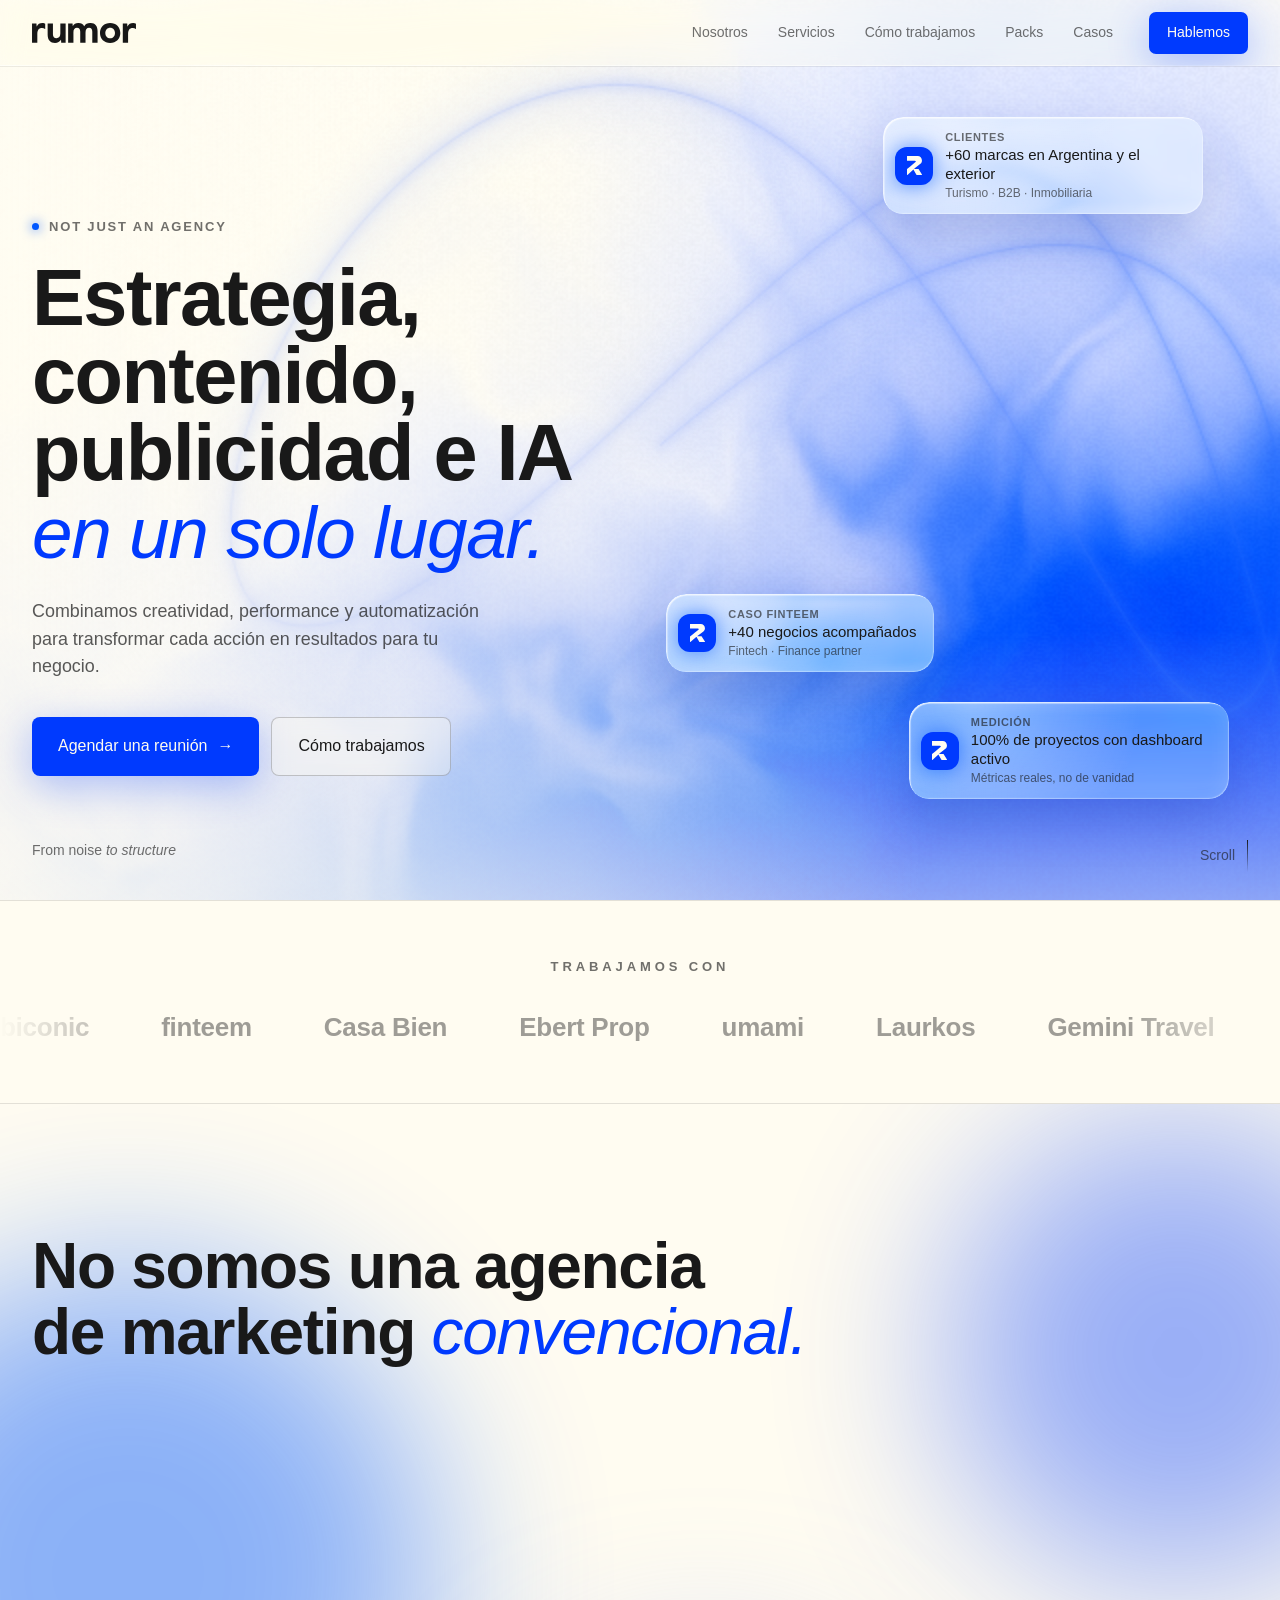
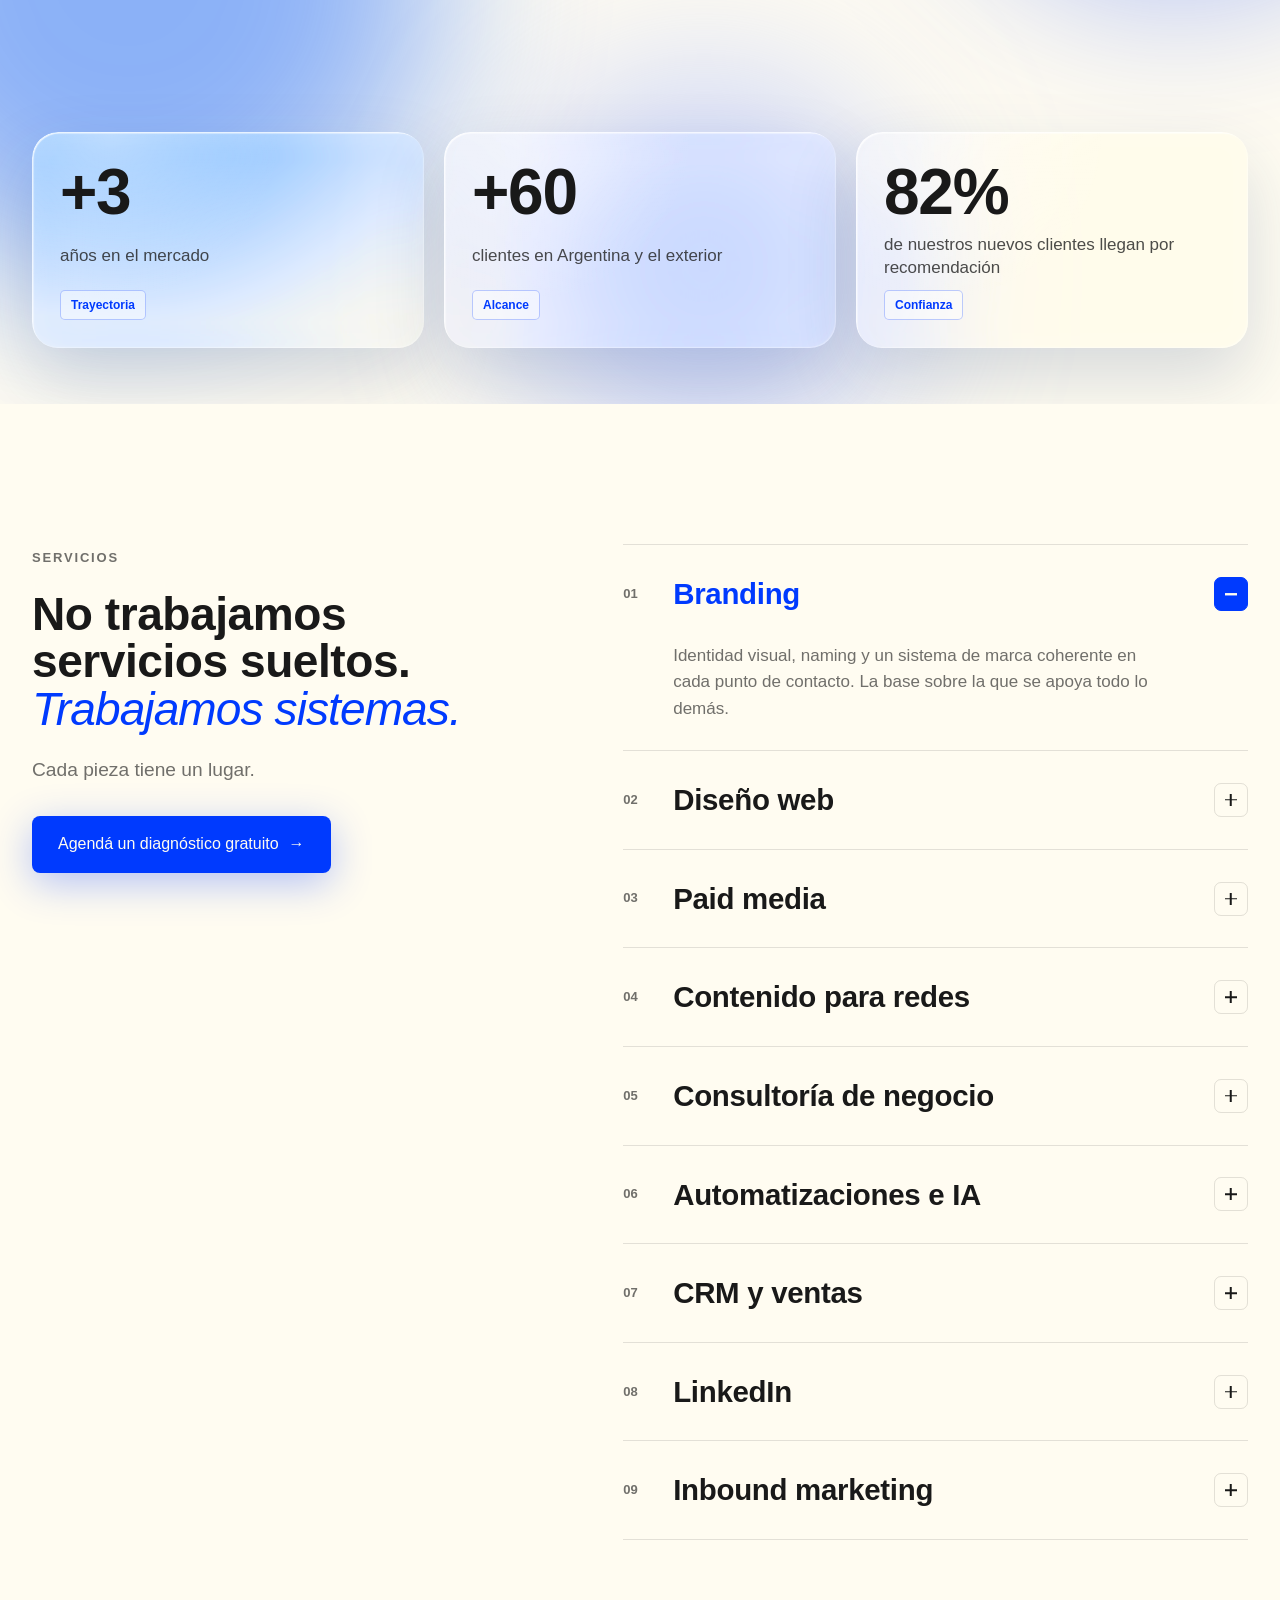
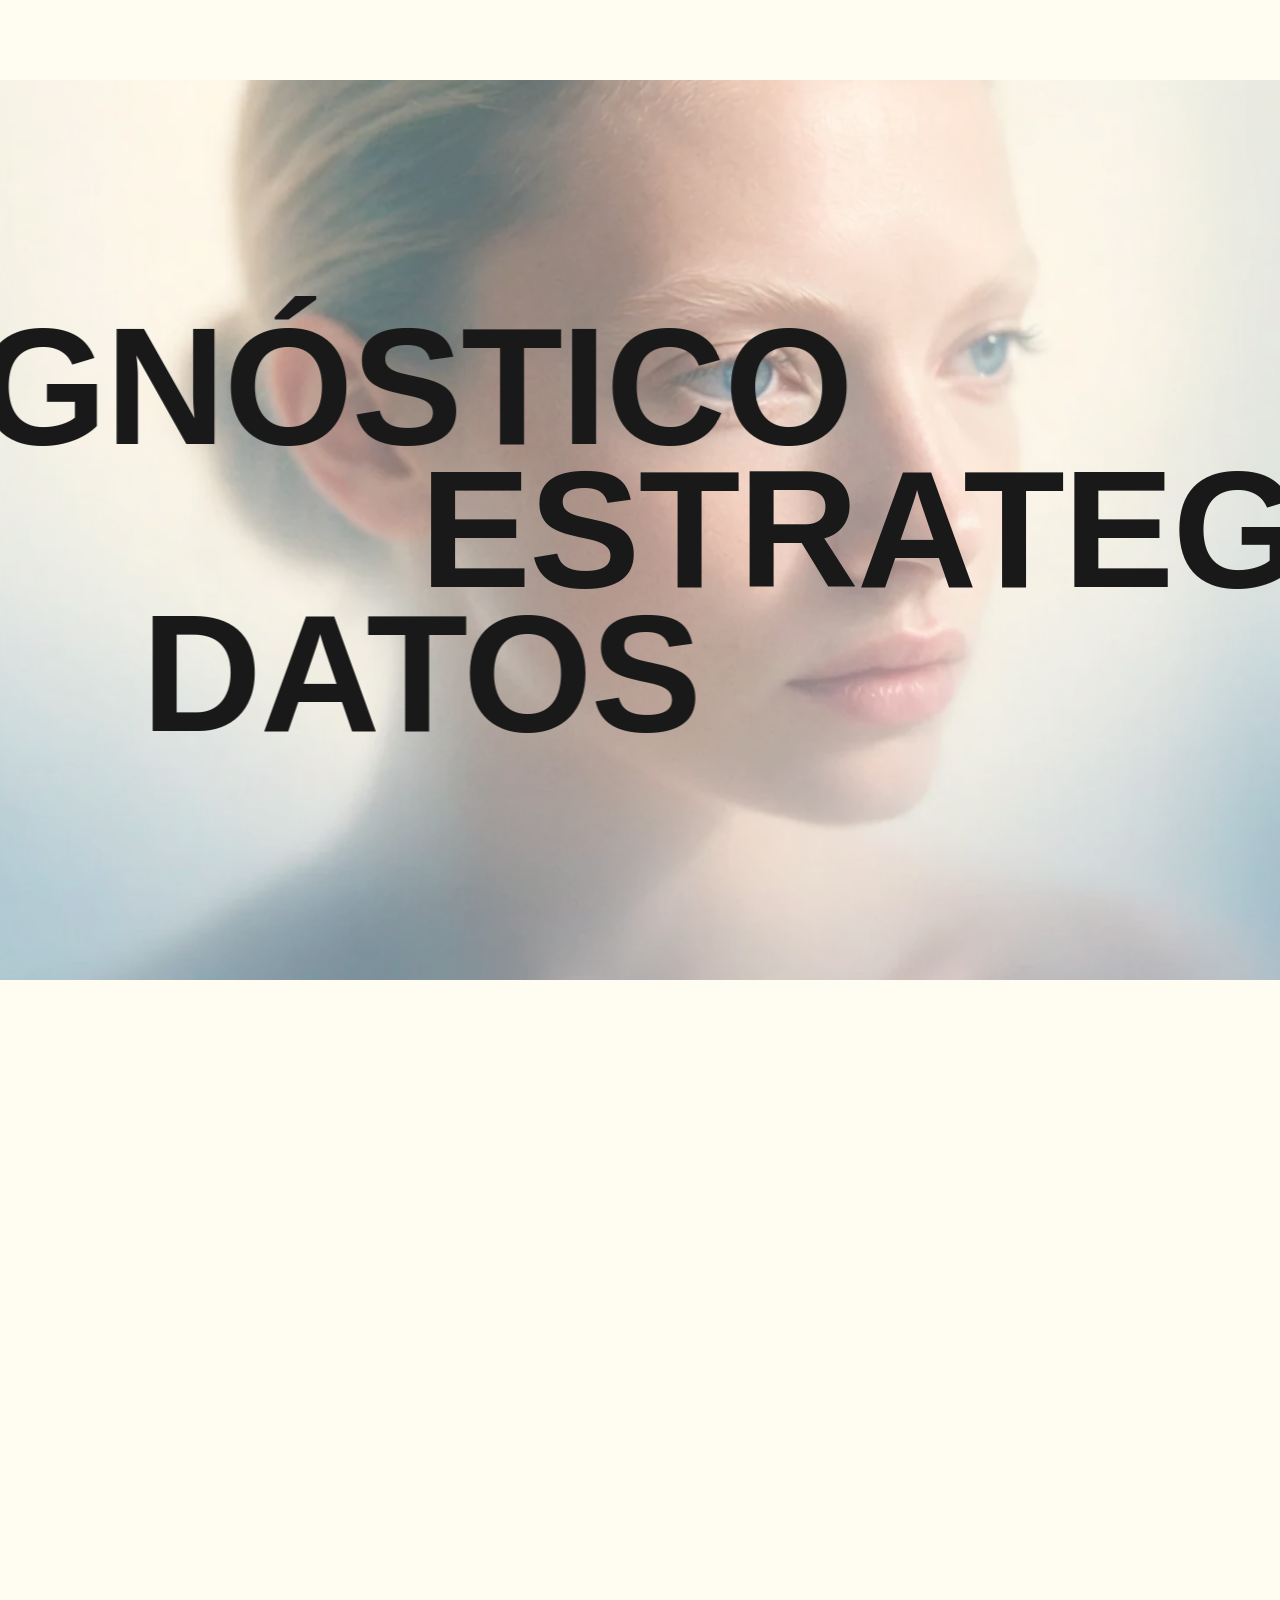
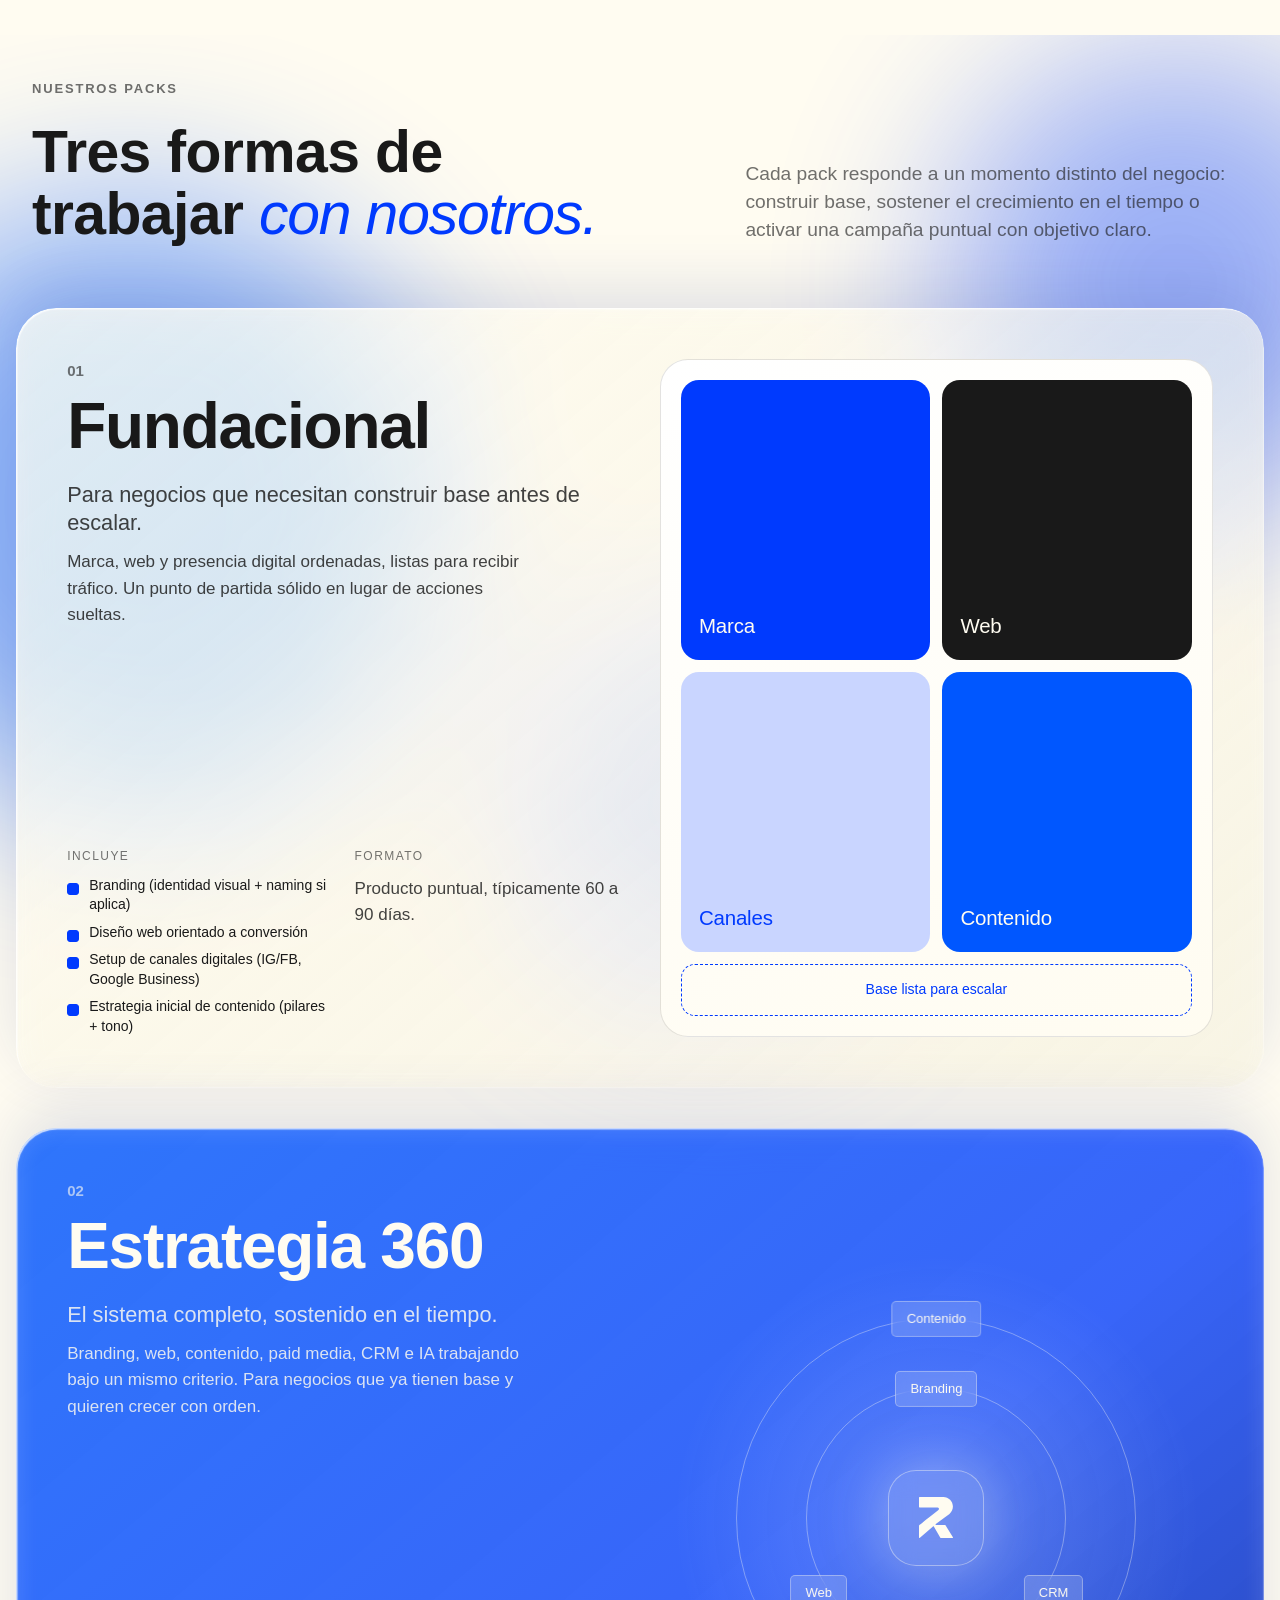
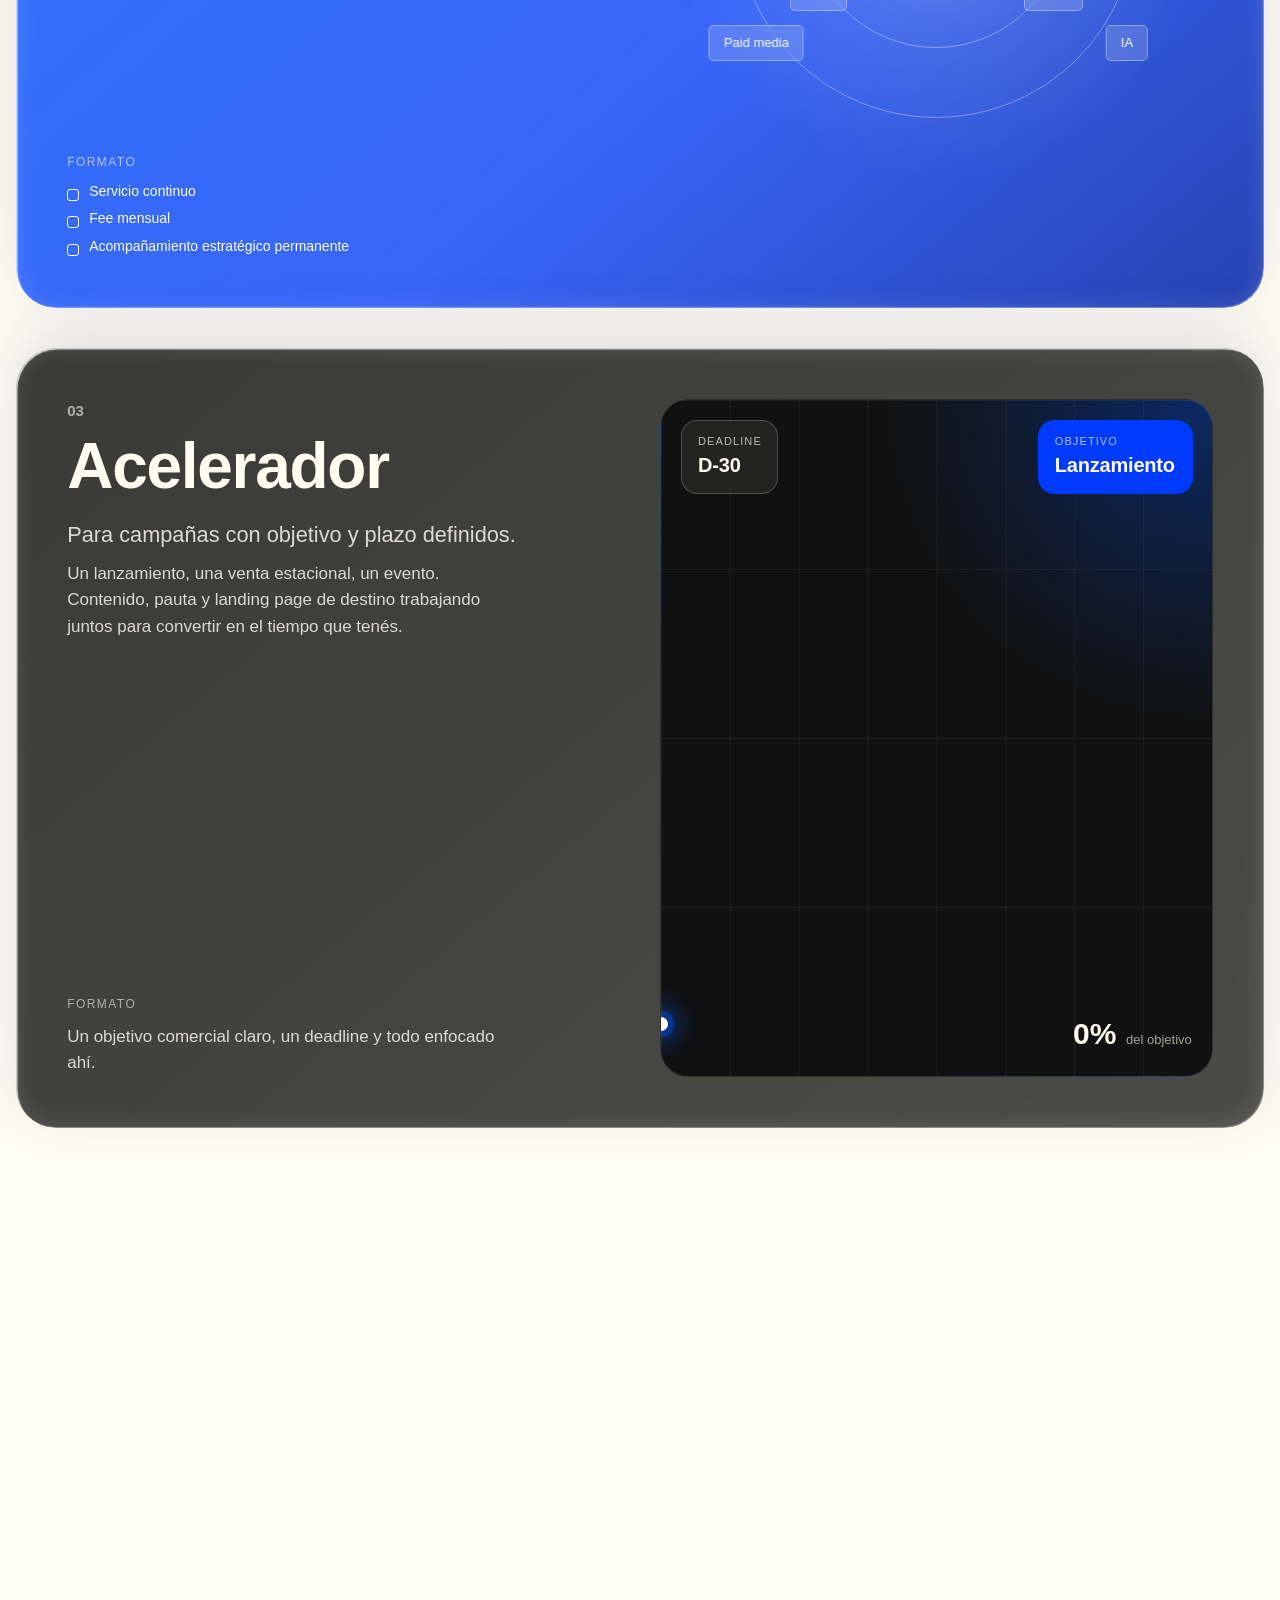
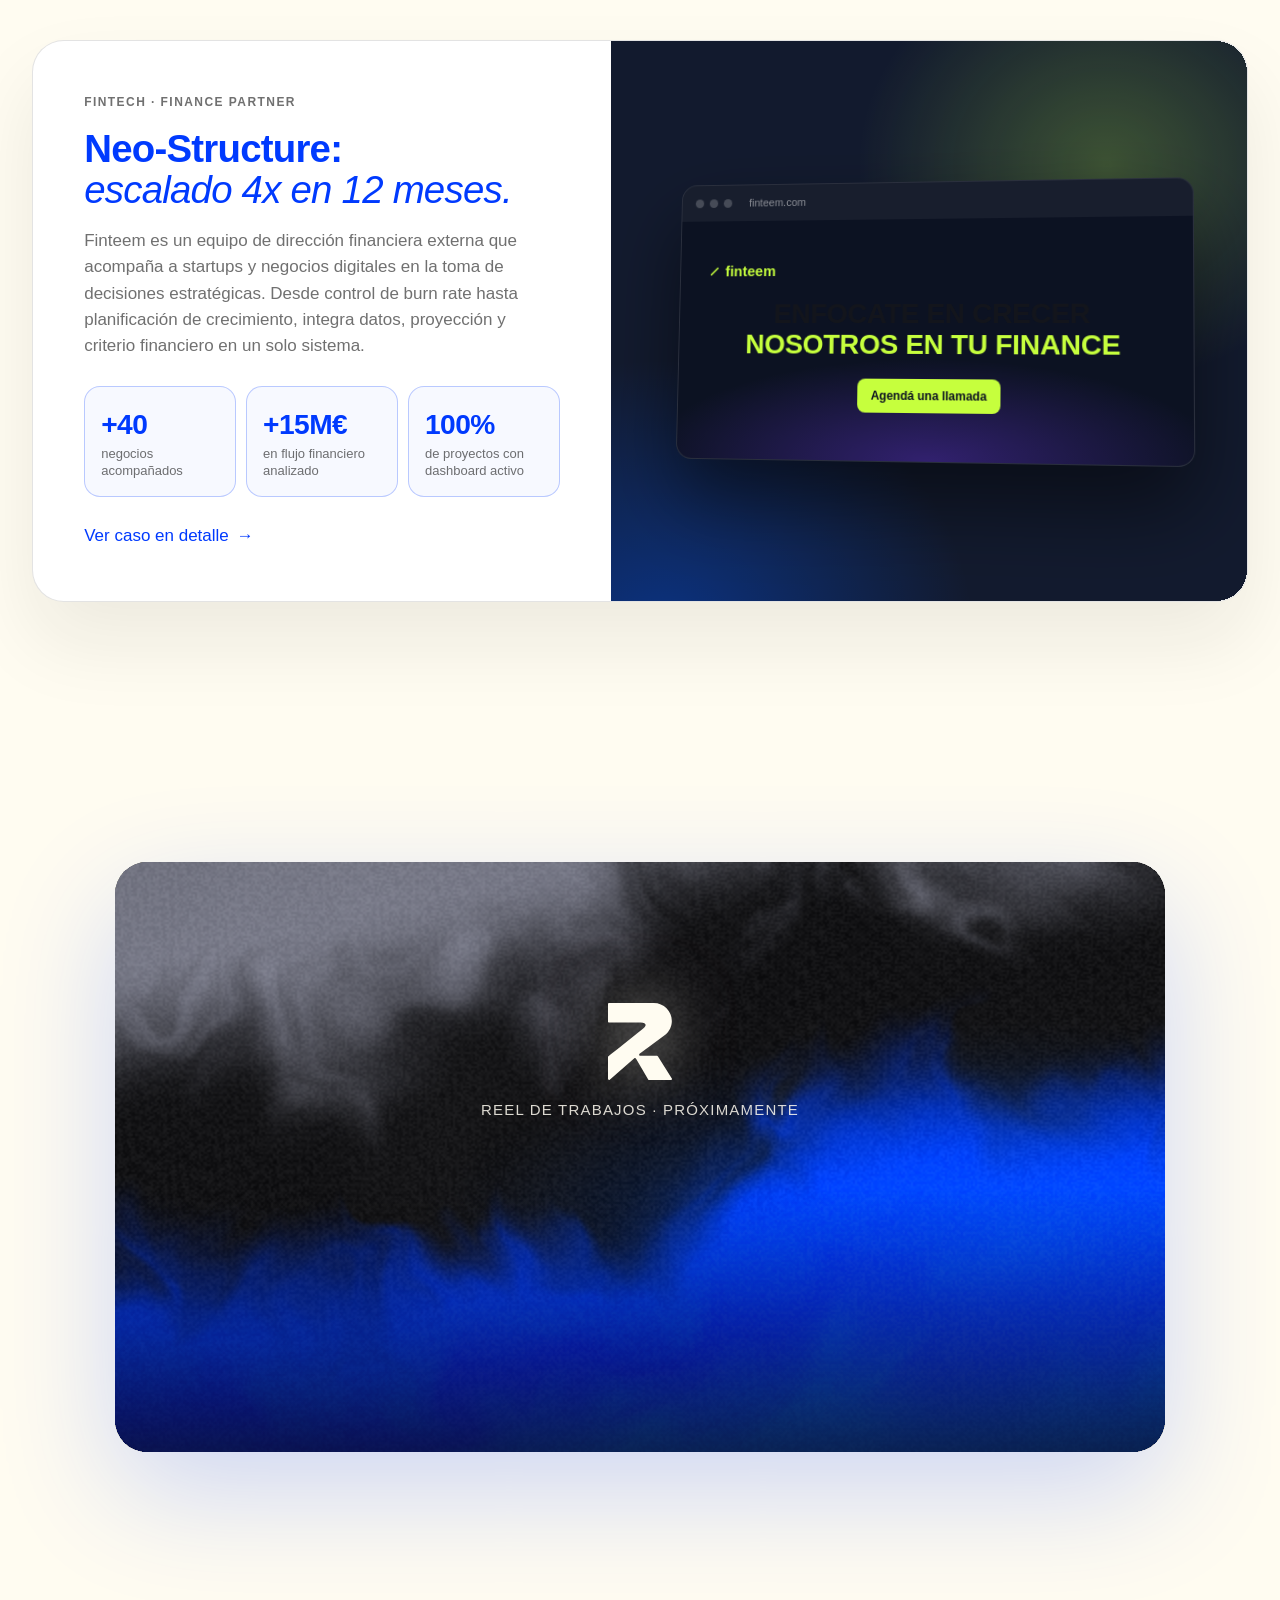
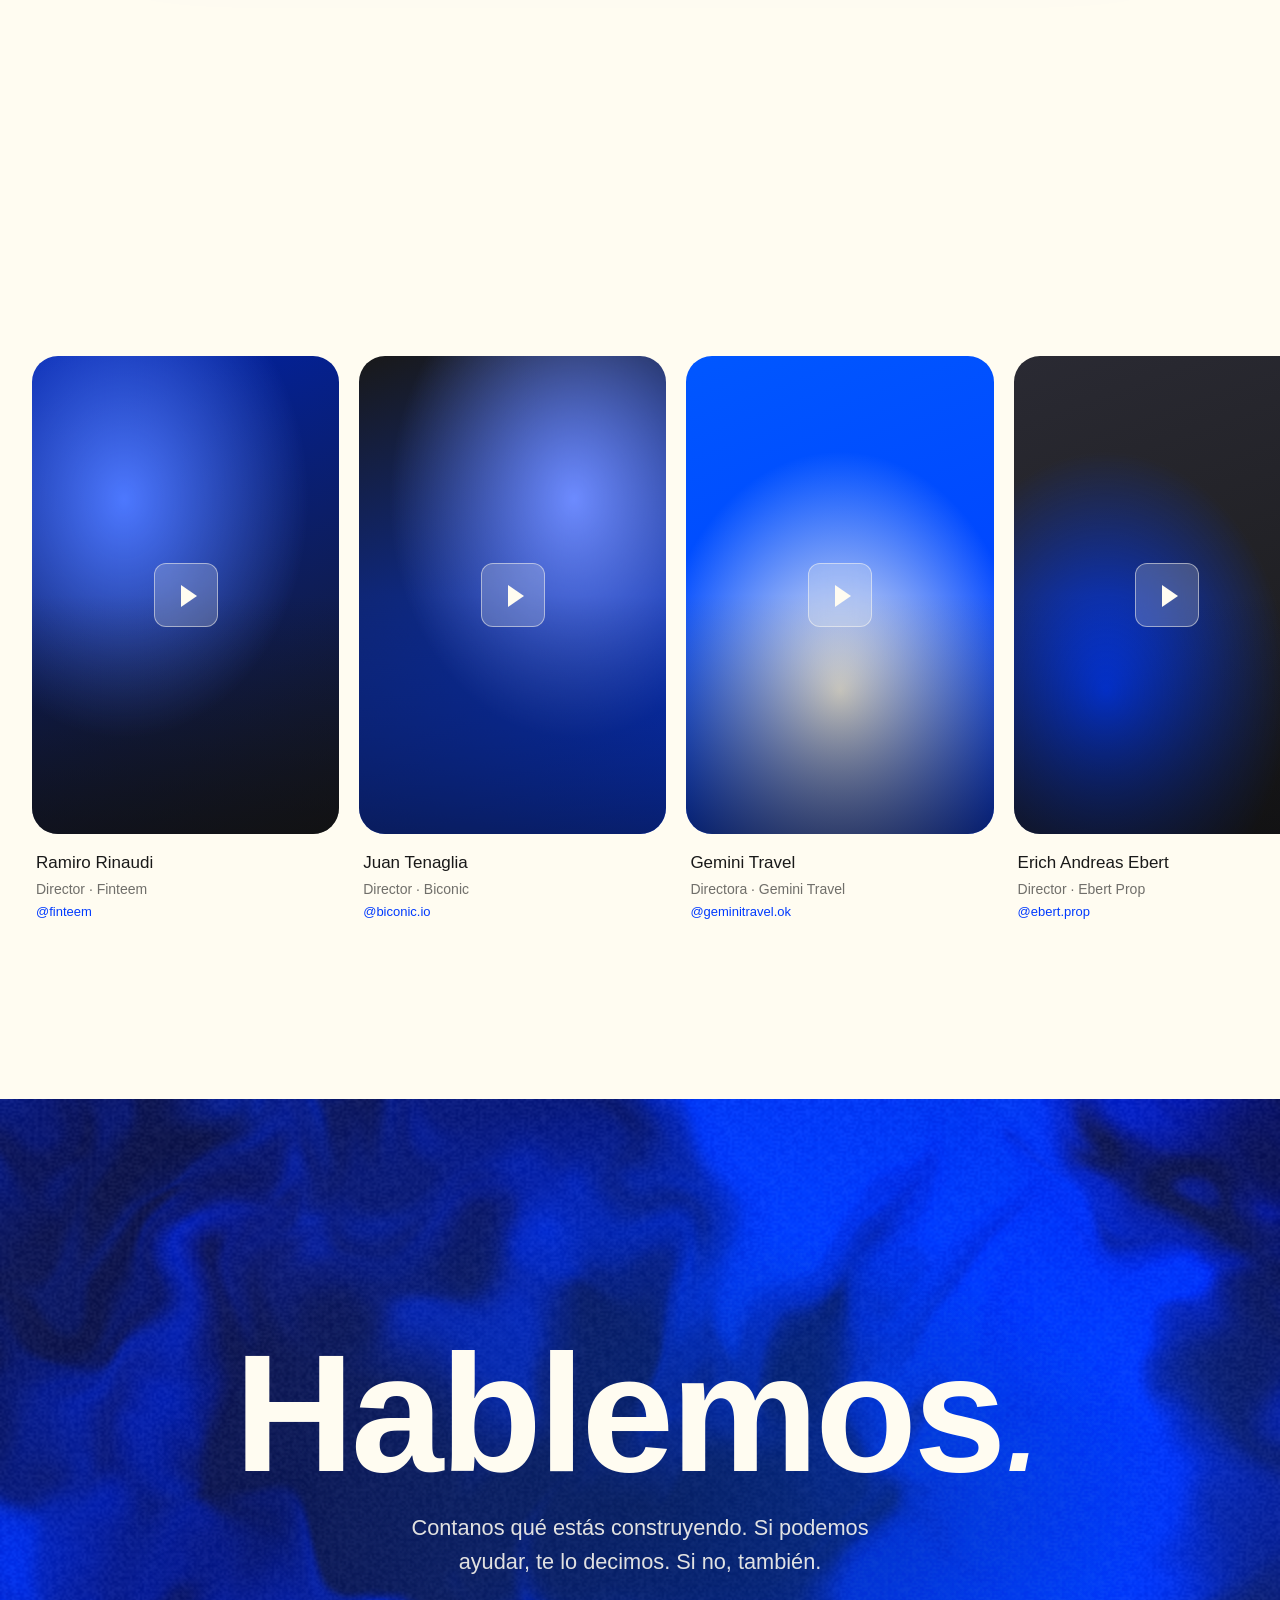
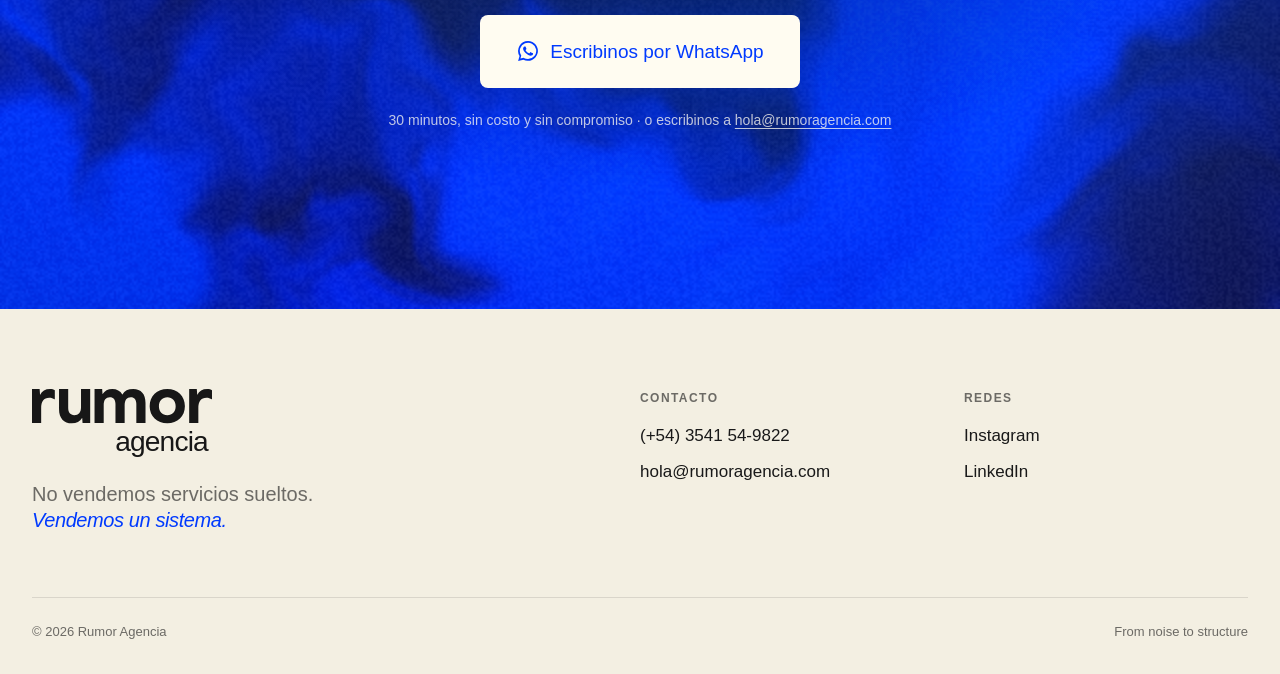
==== landing/index.html @ 20800365 "Acelerador: la curva se revela con recorte (ya no arranca cortada), el ciclo empieza de cero al vers" ====
<!doctype html>
<html lang="es">
<head>
<meta charset="utf-8">
<meta name="viewport" content="width=device-width, initial-scale=1">
<!-- ===== SEO (dominio: cambiar https://rumoragencia.com si corresponde) ===== -->
<title>Rumor Agencia · Estrategia, contenido, publicidad e IA en un solo lugar</title>
<meta name="description" content="Agencia de marketing en Argentina. Branding, diseño web, paid media, contenido, CRM y automatizaciones con IA trabajando como un solo sistema. +60 clientes en Argentina y el exterior.">
<link rel="canonical" href="https://rumoragencia.com/">
<meta name="robots" content="index, follow, max-image-preview:large">
<meta name="theme-color" content="#003afe">
<link rel="icon" href="favicon.svg" type="image/svg+xml">
<link rel="apple-touch-icon" href="apple-touch-icon.png">

<!-- Vista previa al compartir (WhatsApp, LinkedIn, Facebook, X) -->
<meta property="og:type" content="website">
<meta property="og:locale" content="es_AR">
<meta property="og:site_name" content="Rumor Agencia">
<meta property="og:url" content="https://rumoragencia.com/">
<meta property="og:title" content="Rumor Agencia · Estrategia, contenido, publicidad e IA en un solo lugar">
<meta property="og:description" content="No vendemos servicios sueltos: construimos sistemas. Branding, web, paid media, contenido, CRM e IA bajo un mismo criterio.">
<meta property="og:image" content="https://rumoragencia.com/og-image.jpg">
<meta property="og:image:width" content="1200">
<meta property="og:image:height" content="630">
<meta name="twitter:card" content="summary_large_image">
<meta name="twitter:title" content="Rumor Agencia · Estrategia, contenido, publicidad e IA">
<meta name="twitter:description" content="No vendemos servicios sueltos: construimos sistemas.">
<meta name="twitter:image" content="https://rumoragencia.com/og-image.jpg">

<!-- Datos estructurados para Google -->
<script type="application/ld+json">
{
  "@context": "https://schema.org",
  "@type": "ProfessionalService",
  "name": "Rumor Agencia",
  "url": "https://rumoragencia.com/",
  "logo": "https://rumoragencia.com/apple-touch-icon.png",
  "image": "https://rumoragencia.com/og-image.jpg",
  "description": "Agencia de marketing: branding, diseño web, paid media, contenido, CRM y automatizaciones con IA trabajando como un solo sistema.",
  "email": "hola@rumoragencia.com",
  "telephone": "+54 9 3541 54-9822",
  "address": { "@type": "PostalAddress", "addressCountry": "AR" },
  "areaServed": ["AR", "ES", "Latinoamérica"],
  "sameAs": [
    "https://www.instagram.com/rumoragencia",
    "https://www.linkedin.com/company/rumoragencia"
  ],
  "knowsAbout": ["Branding", "Diseño web", "Paid media", "Contenido para redes", "Consultoría de negocio", "Automatizaciones e IA", "CRM", "LinkedIn", "Inbound marketing"]
}
</script>
<!-- Myriad Pro vía Adobe Fonts: pegar acá el link del kit, ej. <link rel="stylesheet" href="https://use.typekit.net/XXXXXXX.css"> -->
<link rel="stylesheet" href="fonts.css">
<link rel="stylesheet" href="styles.css">
</head>
<body>
<!-- Filtros SVG del efecto "liquid glass".
     #lg-lens: lente tipo Apple (el fondo se curva en los bordes). El mapa lo genera script.js.
     #lg-distort-soft: ondulación suave para la barra y las cards grandes. -->
<svg class="lg-defs" width="0" height="0" aria-hidden="true" focusable="false">
  <filter id="lg-lens" x="0" y="0" width="1" height="1" primitiveUnits="objectBoundingBox" color-interpolation-filters="sRGB">
    <feImage id="lgLensMap" x="0" y="0" width="1" height="1" preserveAspectRatio="none" result="map"/>
    <feDisplacementMap in="SourceGraphic" in2="map" scale="-.16" xChannelSelector="R" yChannelSelector="G"/>
  </filter>
  <filter id="lg-distort-soft" x="0" y="0" width="100%" height="100%">
    <feTurbulence type="fractalNoise" baseFrequency="0.006 0.009" numOctaves="2" seed="3" result="noise"/>
    <feGaussianBlur in="noise" stdDeviation="3" result="soft"/>
    <feDisplacementMap in="SourceGraphic" in2="soft" scale="32" xChannelSelector="R" yChannelSelector="G"/>
  </filter>
</svg>

<!-- ================= NAV ================= -->
<header class="nav lg" id="nav">
  <a href="#top" class="nav-logo" aria-label="Rumor agencia"><img src="assets/logotipo-blanco.svg" alt="rumor" class="nav-logo-img"></a>
  <nav class="nav-links" aria-label="Secciones">
    <a href="#nosotros">Nosotros</a>
    <a href="#servicios">Servicios</a>
    <a href="#como">Cómo trabajamos</a>
    <a href="#packs">Packs</a>
    <a href="#casos">Casos</a>
  </nav>
  <a href="#contacto" class="btn btn-sm btn-blue">Hablemos</a>
</header>

<main id="top">

<!-- ================= HERO ================= -->
<section class="hero">
  <canvas class="fx-bg" data-variant="hero"></canvas>
  <canvas class="fx-ribbon"></canvas>
  <div class="hero-shade"></div>

  <!-- Mensajes flotantes: logros reales de Rumor (editar en script.js → HERO_MESSAGES) -->
  <div class="chips" aria-hidden="true">
    <div class="chip-slot s1"></div>
    <div class="chip-slot s2"></div>
    <div class="chip-slot s3"></div>
    <div class="chip-slot s4"></div>
  </div>

  <div class="hero-inner wrap">
    <p class="eyebrow rv"><span class="dot"></span> Not just an agency</p>
    <h1 class="hero-title rv">
      Estrategia, contenido,<br>
      publicidad e IA<br>
      <em>en un solo lugar.</em>
    </h1>
    <p class="hero-sub rv">Combinamos creatividad, performance y automatización para transformar cada acción en resultados para tu negocio.</p>
    <div class="hero-cta rv">
      <a href="#contacto" class="btn btn-blue">Agendar una reunión <span class="arr">→</span></a>
      <a href="#como" class="btn btn-ghost">Cómo trabajamos</a>
    </div>
  </div>

  <div class="hero-foot wrap">
    <span>From noise <i>to structure</i></span>
    <span class="scroll-hint">Scroll <i class="scroll-line"></i></span>
  </div>
</section>

<!-- ================= MARCAS ================= -->
<section class="brands">
  <p class="brands-title">Trabajamos con</p>
  <div class="marquee">
    <div class="marquee-track">
      <span>biconic</span><span>finteem</span><span>Casa Bien</span><span>Ebert Prop</span><span>umami</span><span>Laurkos</span><span>Gemini Travel</span><span>ML RepoSport</span>
      <span>biconic</span><span>finteem</span><span>Casa Bien</span><span>Ebert Prop</span><span>umami</span><span>Laurkos</span><span>Gemini Travel</span><span>ML RepoSport</span>
    </div>
  </div>
</section>

<!-- ================= NOSOTROS ================= -->
<section class="about" id="nosotros">
  <div class="about-sticky">
    <div class="blobs" aria-hidden="true"><div class="orb o1"></div><div class="orb o2"></div><div class="orb o3"></div></div>
    <div class="about-inner wrap">
      <h2 class="about-title">No somos una agencia<br>de marketing <em>convencional.</em></h2>

      <div class="glass-row">
        <div class="glass lg" data-step="0">
          <span class="glass-num">+3</span>
          <span class="glass-label">años en el mercado</span>
          <span class="glass-tag">Trayectoria</span>
        </div>
        <div class="glass lg" data-step="1">
          <span class="glass-num">+60</span>
          <span class="glass-label">clientes en Argentina y el exterior</span>
          <span class="glass-tag">Alcance</span>
        </div>
        <div class="glass lg" data-step="2">
          <span class="glass-num">82%</span>
          <span class="glass-label">de nuestros nuevos clientes llegan por recomendación</span>
          <span class="glass-tag">Confianza</span>
        </div>
      </div>

    </div>
  </div>
</section>

<!-- ================= SERVICIOS ================= -->
<section class="services light" id="servicios">
  <div class="wrap services-grid">
    <div class="services-head">
      <p class="eyebrow rv">Servicios</p>
      <h2 class="h2 rv">No trabajamos servicios sueltos.<br><em>Trabajamos sistemas.</em></h2>
      <p class="lead rv">Cada pieza tiene un lugar.</p>
      <a href="#contacto" class="btn btn-blue rv">Agendá un diagnóstico gratuito <span class="arr">→</span></a>
    </div>
    <div class="acc" id="acc">
      <div class="acc-item open"><button><span class="n">01</span>Branding<span class="pm"></span></button><div class="acc-body"><div><p>Identidad visual, naming y un sistema de marca coherente en cada punto de contacto. La base sobre la que se apoya todo lo demás.</p></div></div></div>
      <div class="acc-item"><button><span class="n">02</span>Diseño web<span class="pm"></span></button><div class="acc-body"><div><p>Webs preparadas para convertir, comunicar y sostener cada etapa del crecimiento comercial. No es un portfolio, es un sistema.</p></div></div></div>
      <div class="acc-item"><button><span class="n">03</span>Paid media<span class="pm"></span></button><div class="acc-body"><div><p>Campañas en Meta y Google con estructura, medición y optimización constante. Pauta que llega a un sistema preparado para recibirla.</p></div></div></div>
      <div class="acc-item"><button><span class="n">04</span>Contenido para redes<span class="pm"></span></button><div class="acc-body"><div><p>Pilares, tono y calendario editorial. Piezas que construyen marca y conversación, no solo publicaciones.</p></div></div></div>
      <div class="acc-item"><button><span class="n">05</span>Consultoría de negocio<span class="pm"></span></button><div class="acc-body"><div><p>Diagnóstico comercial, foco y prioridades. Ordenamos el negocio antes de invertir en hacerlo crecer.</p></div></div></div>
      <div class="acc-item"><button><span class="n">06</span>Automatizaciones e IA<span class="pm"></span></button><div class="acc-body"><div><p>Flujos que ahorran horas: respuestas, seguimiento de leads, reportes y procesos internos conectados con IA.</p></div></div></div>
      <div class="acc-item"><button><span class="n">07</span>CRM y ventas<span class="pm"></span></button><div class="acc-body"><div><p>Pipeline ordenado para que ningún lead se pierda entre el anuncio y el cierre.</p></div></div></div>
      <div class="acc-item"><button><span class="n">08</span>LinkedIn<span class="pm"></span></button><div class="acc-body"><div><p>Marca personal y corporativa para negocios B2B: posicionamiento, contenido y generación de oportunidades.</p></div></div></div>
      <div class="acc-item"><button><span class="n">09</span>Inbound marketing<span class="pm"></span></button><div class="acc-body"><div><p>Contenido y embudos que atraen, educan y nutren a tus futuros clientes hasta que están listos para comprar.</p></div></div></div>
    </div>
  </div>
</section>

<!-- ================= CÓMO TRABAJAMOS: de ruido a estructura ================= -->
<!-- Sección fija: las palabras llegan dispersas y se ordenan con el scroll. Fotos: assets/nosotros.webp y assets/servicios.webp -->
<section class="words" id="como">
  <div class="words-sticky">
    <div class="words-photo ph-a" aria-hidden="true"></div>
    <div class="words-photo ph-b" aria-hidden="true"></div>
    <div class="words-veil" aria-hidden="true"></div>


    <h2 class="words-set set-a" aria-label="Diagnóstico, estrategia, datos">
      <span class="w" data-x="-30">Diagnóstico</span>
      <span class="w dot" data-x="26">Estrategia</span>
      <span class="w" data-x="-18">Datos</span>
    </h2>
    <h2 class="words-set set-b" aria-label="Marca, web, pauta, CRM">
      <span class="w" data-x="28">Marca</span>
      <span class="w" data-x="-26">Web</span>
      <span class="w dot" data-x="20">Pauta</span>
      <span class="w" data-x="-32">CRM</span>
    </h2>

    <div class="words-end wrap">
      <p>De ruido <em>a estructura.</em></p>
      <a href="#contacto" class="btn btn-glass lg"><span>Agendá un diagnóstico gratuito</span><span class="arr">→</span></a>
    </div>
  </div>
</section>

<!-- ================= PACKS ================= -->
<section class="packs light" id="packs">
  <!-- Fondo gaussiano en claro, fijo mientras se apilan las cards -->
  <div class="packs-bg" aria-hidden="true"><div class="packs-bg-in blobs"><div class="orb o1"></div><div class="orb o2"></div><div class="orb o3"></div></div></div>
  <div class="wrap packs-head">
    <div>
      <p class="eyebrow rv">Nuestros packs</p>
      <h2 class="h2 rv">Tres formas de<br>trabajar <em>con nosotros.</em></h2>
    </div>
    <p class="lead rv">Cada pack responde a un momento distinto del negocio: construir base, sostener el crecimiento en el tiempo o activar una campaña puntual con objetivo claro.</p>
  </div>

  <div class="stack">
    <article class="pack lg p-cream">
      <div class="pack-copy">
        <span class="pack-num">01</span>
        <h3>Fundacional</h3>
        <p class="pack-lead">Para negocios que necesitan construir base antes de escalar.</p>
        <p>Marca, web y presencia digital ordenadas, listas para recibir tráfico. Un punto de partida sólido en lugar de acciones sueltas.</p>
        <div class="pack-meta">
          <div><small>Incluye</small>
            <ul><li>Branding (identidad visual + naming si aplica)</li><li>Diseño web orientado a conversión</li><li>Setup de canales digitales (IG/FB, Google Business)</li><li>Estrategia inicial de contenido (pilares + tono)</li></ul>
          </div>
          <div><small>Formato</small><p>Producto puntual, típicamente 60 a 90 días.</p></div>
        </div>
      </div>
      <div class="pack-visual v-build" aria-hidden="true">
        <div class="brick b1">Marca</div><div class="brick b2">Web</div><div class="brick b3">Canales</div><div class="brick b4">Contenido</div>
        <div class="base-line">Base lista para escalar</div>
      </div>
    </article>

    <article class="pack lg p-blue">
      <div class="pack-copy">
        <span class="pack-num">02</span>
        <h3>Estrategia 360</h3>
        <p class="pack-lead">El sistema completo, sostenido en el tiempo.</p>
        <p>Branding, web, contenido, paid media, CRM e IA trabajando bajo un mismo criterio. Para negocios que ya tienen base y quieren crecer con orden.</p>
        <div class="pack-meta">
          <div><small>Formato</small>
            <ul><li>Servicio continuo</li><li>Fee mensual</li><li>Acompañamiento estratégico permanente</li></ul>
          </div>
        </div>
      </div>
      <div class="pack-visual v-orbit" aria-hidden="true">
        <div class="ring r1"><span>Branding</span><span>Web</span><span>CRM</span></div>
        <div class="ring r2"><span>Contenido</span><span>Paid media</span><span>IA</span></div>
        <div class="core"><img src="assets/isotipo-blanco.svg" alt=""></div>
      </div>
    </article>

    <article class="pack lg p-black">
      <div class="pack-copy">
        <span class="pack-num">03</span>
        <h3>Acelerador</h3>
        <p class="pack-lead">Para campañas con objetivo y plazo definidos.</p>
        <p>Un lanzamiento, una venta estacional, un evento. Contenido, pauta y landing page de destino trabajando juntos para convertir en el tiempo que tenés.</p>
        <div class="pack-meta">
          <div><small>Formato</small><p>Un objetivo comercial claro, un deadline y todo enfocado ahí.</p></div>
        </div>
      </div>
      <div class="pack-visual v-launch" id="launch" aria-hidden="true">
        <div class="v-grid"></div>
        <svg viewBox="0 0 400 260" preserveAspectRatio="none">
          <defs>
            <linearGradient id="launchFill" x1="0" x2="0" y1="0" y2="1"><stop offset="0" stop-color="#0057ff" stop-opacity=".6"/><stop offset="1" stop-color="#0057ff" stop-opacity="0"/></linearGradient>
            <clipPath id="launchClip"><rect id="launchClipRect" x="0" y="0" width="0" height="260"/></clipPath>
          </defs>
          <path clip-path="url(#launchClip)" d="M0,240 C60,235 100,228 150,215 C200,200 230,170 270,130 C310,90 350,50 400,20 L400,260 L0,260Z" fill="url(#launchFill)"/>
          <path id="launchLine" clip-path="url(#launchClip)" d="M0,240 C60,235 100,228 150,215 C200,200 230,170 270,130 C310,90 350,50 400,20" fill="none" stroke="#fffcf1" stroke-width="2.5" vector-effect="non-scaling-stroke"/>
        </svg>
        <span class="ms" data-at=".3">Landing</span>
        <span class="ms" data-at=".55">Contenido</span>
        <span class="ms" data-at=".78">Pauta</span>
        <span class="l-dot" id="launchDot"></span>
        <div class="deadline"><small>Deadline</small><b id="launchDays">D-30</b></div>
        <div class="goal" id="launchGoal"><small>Objetivo</small><b>Lanzamiento</b></div>
        <div class="l-prog"><b id="launchPct">0%</b> del objetivo</div>
      </div>
    </article>
  </div>

</section>

<!-- ================= CASOS ================= -->
<section class="cases light" id="casos">
  <div class="wrap packs-head">
    <div>
      <p class="eyebrow rv">Casos</p>
      <h2 class="h2 rv">Lo que construimos<br>junto a <em>nuestros clientes.</em></h2>
    </div>
    <p class="lead rv">Trabajos reales, con números reales. Sin promesas, sin métricas de vanidad.</p>
  </div>

  <div class="wrap">
    <article class="case rv">
      <div class="case-copy">
        <small class="case-cat">Fintech · Finance partner</small>
        <h3>Neo-Structure:<br><em>escalado 4x en 12 meses.</em></h3>
        <p>Finteem es un equipo de dirección financiera externa que acompaña a startups y negocios digitales en la toma de decisiones estratégicas. Desde control de burn rate hasta planificación de crecimiento, integra datos, proyección y criterio financiero en un solo sistema.</p>
        <div class="case-stats">
          <div><b data-count="40" data-prefix="+">+40</b><small>negocios acompañados</small></div>
          <div><b data-count="15" data-prefix="+" data-suffix="M€">+15M€</b><small>en flujo financiero analizado</small></div>
          <div><b data-count="100" data-suffix="%">100%</b><small>de proyectos con dashboard activo</small></div>
        </div>
        <a href="#contacto" class="link">Ver caso en detalle <span class="arr">→</span></a>
      </div>
      <div class="case-visual">
        <div class="browser">
          <div class="browser-bar"><i></i><i></i><i></i><span>finteem.com</span></div>
          <div class="browser-body">
            <span class="fin-logo">⟋ finteem</span>
            <p class="fin-h">ENFOCATE EN CRECER<br><span>NOSOTROS EN TU FINANCE</span></p>
            <span class="fin-btn">Agendá una llamada</span>
          </div>
        </div>
      </div>
    </article>
  </div>
</section>

<!-- ================= REEL ================= -->
<section class="reel">
  <div class="reel-frame" id="reelFrame">
    <!-- Reemplazar assets/reel.mp4 por la recopilación de trabajos (ideal: 20–40 s, 1920×1080, <8 MB) -->
    <video id="reelVideo" muted loop playsinline preload="metadata" poster="">
      <source src="assets/reel.mp4" type="video/mp4">
    </video>
    <div class="reel-placeholder" id="reelPh">
      <canvas class="fx-bg" data-variant="reel"></canvas>
      <div class="reel-ph-inner">
        <img src="assets/isotipo-blanco.svg" alt="" class="reel-iso">
        <span>Reel de trabajos · próximamente</span>
      </div>
    </div>
    <div class="reel-head">
      <h2 class="h2 rv">Lo que hacemos,<br><em>en movimiento.</em></h2>
    </div>
    <button class="reel-sound" id="reelSound" aria-label="Activar sonido">Sonido off</button>
  </div>
</section>

<!-- ================= TESTIMONIOS ================= -->
<section class="testis light" id="testimonios">
  <div class="wrap">
    <p class="eyebrow rv">Testimonios</p>
    <h2 class="h2 rv">Lo que dicen los que<br><em>trabajan con nosotros.</em></h2>
  </div>
  <!-- data-video: ruta al testimonio en video (ej. assets/testimonios/finteem.mp4) -->
  <div class="t-scroller">
    <div class="t-card" data-video=""><div class="t-media g1"><span class="play"></span></div><div class="t-info"><b>Ramiro Rinaudi</b><span>Director · Finteem</span><small>@finteem</small></div></div>
    <div class="t-card" data-video=""><div class="t-media g2"><span class="play"></span></div><div class="t-info"><b>Juan Tenaglia</b><span>Director · Biconic</span><small>@biconic.io</small></div></div>
    <div class="t-card" data-video=""><div class="t-media g3"><span class="play"></span></div><div class="t-info"><b>Gemini Travel</b><span>Directora · Gemini Travel</span><small>@geminitravel.ok</small></div></div>
    <div class="t-card" data-video=""><div class="t-media g4"><span class="play"></span></div><div class="t-info"><b>Erich Andreas Ebert</b><span>Director · Ebert Prop</span><small>@ebert.prop</small></div></div>
    <div class="t-card" data-video=""><div class="t-media g5"><span class="play"></span></div><div class="t-info"><b>Matías Lujan</b><span>Director · ML RepoSport</span><small>@mlreposport</small></div></div>
  </div>
</section>

<!-- ================= HABLEMOS ================= -->
<section class="talk dark" id="contacto">
  <canvas class="fx-bg" data-variant="talk"></canvas>
  <div class="talk-inner wrap">
    <p class="eyebrow center rv">Contacto</p>
    <h2 class="talk-title rv">Hablemos<em>.</em></h2>
    <p class="talk-sub rv">Contanos qué estás construyendo. Si podemos ayudar, te lo decimos. Si no, también.</p>
    <a class="btn btn-cream btn-lg rv" target="_blank" rel="noopener"
       href="https://wa.me/5493541549822?text=Hola%20Rumor%2C%20quiero%20contarles%20sobre%20mi%20negocio">
      <svg class="wa" viewBox="0 0 24 24" aria-hidden="true"><path fill="currentColor" d="M12.04 2a9.9 9.9 0 0 0-8.5 15l-1.4 5 5.2-1.36A9.9 9.9 0 1 0 12.04 2Zm0 18.1a8.2 8.2 0 0 1-4.2-1.15l-.3-.18-3.08.8.82-3-.2-.31a8.2 8.2 0 1 1 6.96 3.84Zm4.5-6.14c-.25-.12-1.46-.72-1.69-.8-.22-.08-.39-.12-.55.13-.16.24-.63.8-.78.96-.14.16-.29.18-.53.06a6.7 6.7 0 0 1-3.32-2.9c-.25-.43.25-.4.71-1.33.08-.16.04-.3-.02-.42-.06-.12-.55-1.33-.76-1.82-.2-.48-.4-.41-.55-.42h-.47a.9.9 0 0 0-.65.3 2.74 2.74 0 0 0-.86 2.04 4.76 4.76 0 0 0 1 2.53 10.9 10.9 0 0 0 4.18 3.7c1.56.67 2.17.73 2.95.61.47-.07 1.46-.6 1.67-1.17.2-.58.2-1.07.14-1.17-.06-.1-.22-.16-.47-.28Z"/></svg>
      Escribinos por WhatsApp
    </a>
    <p class="talk-alt rv">30 minutos, sin costo y sin compromiso · o escribinos a <a href="mailto:hola@rumoragencia.com">hola@rumoragencia.com</a></p>
  </div>
</section>

</main>

<!-- ================= FOOTER ================= -->
<footer class="foot">
  <div class="wrap foot-grid">
    <div>
      <img src="assets/logotipo-agencia-blanco.svg" alt="rumor agencia" class="foot-logo">
      <p class="foot-claim">No vendemos servicios sueltos.<br><em>Vendemos un sistema.</em></p>
    </div>
    <div class="foot-col">
      <small>Contacto</small>
      <a href="https://wa.me/5493541549822" target="_blank" rel="noopener">(+54) 3541 54-9822</a>
      <a href="mailto:hola@rumoragencia.com">hola@rumoragencia.com</a>
    </div>
    <div class="foot-col">
      <small>Redes</small>
      <a href="https://www.instagram.com/rumoragencia" target="_blank" rel="noopener">Instagram</a>
      <a href="https://www.linkedin.com/company/rumoragencia" target="_blank" rel="noopener">LinkedIn</a>
    </div>
  </div>
  <div class="wrap foot-bottom"><span>© 2026 Rumor Agencia</span><span>From noise to structure</span></div>
</footer>

<!-- Lightbox de testimonios -->
<div class="lightbox" id="lightbox" hidden><button class="lb-close" aria-label="Cerrar">×</button><video controls playsinline></video></div>

<script src="script.js"></script>
</body>
</html>
---- landing/fonts.css ----
/* Myriad Pro.
   Orden de carga: 1) instalada en la compu (local), 2) archivos en assets/fonts/ (subir .woff2 con licencia web).
   Alternativa recomendada: kit de Adobe Fonts (ver README) — usa los nombres myriad-pro / myriad-pro-semiextended. */

@font-face { font-family: "Rumor Myriad"; font-weight: 300; font-style: normal; font-display: swap;
  src: local("Myriad Pro Light"), local("MyriadPro-Light"), url(assets/fonts/MyriadPro-Light.woff2) format("woff2"); }
@font-face { font-family: "Rumor Myriad"; font-weight: 300; font-style: italic; font-display: swap;
  src: local("Myriad Pro Light Italic"), local("MyriadPro-LightIt"), url(assets/fonts/MyriadPro-LightIt.woff2) format("woff2"); }
@font-face { font-family: "Rumor Myriad"; font-weight: 400; font-style: normal; font-display: swap;
  src: local("Myriad Pro Regular"), local("MyriadPro-Regular"), url(assets/fonts/MyriadPro-Regular.woff2) format("woff2"); }
@font-face { font-family: "Rumor Myriad"; font-weight: 400; font-style: italic; font-display: swap;
  src: local("Myriad Pro Italic"), local("MyriadPro-It"), url(assets/fonts/MyriadPro-It.woff2) format("woff2"); }
@font-face { font-family: "Rumor Myriad"; font-weight: 600; font-style: normal; font-display: swap;
  src: local("Myriad Pro Semibold"), local("MyriadPro-Semibold"), url(assets/fonts/MyriadPro-Semibold.woff2) format("woff2"); }
@font-face { font-family: "Rumor Myriad"; font-weight: 600; font-style: italic; font-display: swap;
  src: local("Myriad Pro Semibold Italic"), local("MyriadPro-SemiboldIt"), url(assets/fonts/MyriadPro-SemiboldIt.woff2) format("woff2"); }
@font-face { font-family: "Rumor Myriad"; font-weight: 700; font-style: normal; font-display: swap;
  src: local("Myriad Pro Bold"), local("MyriadPro-Bold"), url(assets/fonts/MyriadPro-Bold.woff2) format("woff2"); }
@font-face { font-family: "Rumor Myriad"; font-weight: 700; font-style: italic; font-display: swap;
  src: local("Myriad Pro Bold Italic"), local("MyriadPro-BoldIt"), url(assets/fonts/MyriadPro-BoldIt.woff2) format("woff2"); }
@font-face { font-family: "Rumor Myriad"; font-weight: 900; font-style: normal; font-display: swap;
  src: local("Myriad Pro Black"), local("MyriadPro-Black"), url(assets/fonts/MyriadPro-Black.woff2) format("woff2"); }
@font-face { font-family: "Rumor Myriad"; font-weight: 900; font-style: italic; font-display: swap;
  src: local("Myriad Pro Black Italic"), local("MyriadPro-BlackIt"), url(assets/fonts/MyriadPro-BlackIt.woff2) format("woff2"); }
@font-face { font-family: "Rumor Myriad SemiExt"; font-weight: 300; font-style: normal; font-display: swap;
  src: local("Myriad Pro Light SemiExtended"), local("MyriadPro-LightSemiExt"), url(assets/fonts/MyriadPro-LightSemiExt.woff2) format("woff2"); }
@font-face { font-family: "Rumor Myriad SemiExt"; font-weight: 300; font-style: italic; font-display: swap;
  src: local("Myriad Pro Light SemiExtended Italic"), local("MyriadPro-LightSemiExtIt"), url(assets/fonts/MyriadPro-LightSemiExtIt.woff2) format("woff2"); }
@font-face { font-family: "Rumor Myriad SemiExt"; font-weight: 400; font-style: normal; font-display: swap;
  src: local("Myriad Pro SemiExtended"), local("MyriadPro-SemiExt"), url(assets/fonts/MyriadPro-SemiExt.woff2) format("woff2"); }
@font-face { font-family: "Rumor Myriad SemiExt"; font-weight: 400; font-style: italic; font-display: swap;
  src: local("Myriad Pro SemiExtended Italic"), local("MyriadPro-SemiExtIt"), url(assets/fonts/MyriadPro-SemiExtIt.woff2) format("woff2"); }
@font-face { font-family: "Rumor Myriad SemiExt"; font-weight: 600; font-style: normal; font-display: swap;
  src: local("Myriad Pro Semibold SemiExtended"), local("MyriadPro-SemiboldSemiExt"), url(assets/fonts/MyriadPro-SemiboldSemiExt.woff2) format("woff2"); }
@font-face { font-family: "Rumor Myriad SemiExt"; font-weight: 600; font-style: italic; font-display: swap;
  src: local("Myriad Pro Semibold SemiExtended Italic"), local("MyriadPro-SemiboldSemiExtIt"), url(assets/fonts/MyriadPro-SemiboldSemiExtIt.woff2) format("woff2"); }
@font-face { font-family: "Rumor Myriad SemiExt"; font-weight: 700; font-style: normal; font-display: swap;
  src: local("Myriad Pro Bold SemiExtended"), local("MyriadPro-BoldSemiExt"), url(assets/fonts/MyriadPro-BoldSemiExt.woff2) format("woff2"); }
@font-face { font-family: "Rumor Myriad SemiExt"; font-weight: 700; font-style: italic; font-display: swap;
  src: local("Myriad Pro Bold SemiExtended Italic"), local("MyriadPro-BoldSemiExtIt"), url(assets/fonts/MyriadPro-BoldSemiExtIt.woff2) format("woff2"); }
@font-face { font-family: "Rumor Myriad SemiExt"; font-weight: 900; font-style: normal; font-display: swap;
  src: local("Myriad Pro Black SemiExtended"), local("MyriadPro-BlackSemiExt"), url(assets/fonts/MyriadPro-BlackSemiExt.woff2) format("woff2"); }
@font-face { font-family: "Rumor Myriad SemiExt"; font-weight: 900; font-style: italic; font-display: swap;
  src: local("Myriad Pro Black SemiExtended Italic"), local("MyriadPro-BlackSemiExtIt"), url(assets/fonts/MyriadPro-BlackSemiExtIt.woff2) format("woff2"); }

/* Myriad Pro Condensed (bloque "de ruido a estructura") */
@font-face { font-family: "Rumor Myriad Cond"; font-weight: 700; font-style: normal; font-display: swap;
  src: local("Myriad Pro Bold Condensed"), local("MyriadPro-BoldCond"), url(assets/fonts/MyriadPro-BoldCond.woff2) format("woff2"); }
@font-face { font-family: "Rumor Myriad Cond"; font-weight: 900; font-style: normal; font-display: swap;
  src: local("Myriad Pro Black Condensed"), local("MyriadPro-BlackCond"), url(assets/fonts/MyriadPro-BlackCond.woff2) format("woff2"); }
---- landing/styles.css ----
/* Rumor · Landing 2026 — paleta oficial */
:root {
  --cream: #fffcf1;
  --cream-2: #f3efe2;
  --blue: #003afe;
  --blue-2: #0057ff;
  --black: #191919;
  --ink: #0d0d0f;
  --line-d: rgba(255, 252, 241, .12);
  --line-l: rgba(25, 25, 25, .12);
  --muted-d: rgba(255, 252, 241, .62);
  --muted-l: rgba(25, 25, 25, .62);
  /* Títulos y claims: Myriad Pro (Black por defecto). Párrafos: Arial. */
  --display: "myriad-pro", "Rumor Myriad", "Myriad Pro", "Helvetica Neue", Arial, sans-serif;
  --cond: "myriad-pro-condensed", "Rumor Myriad Cond", "Myriad Pro Condensed", "Arial Narrow", "Helvetica Neue", Arial, sans-serif;
  --wide: "myriad-pro-semiextended", "Rumor Myriad SemiExt", "Myriad Pro SemiExtended", "myriad-pro", "Rumor Myriad", Arial, sans-serif;
  --sans: Arial, "Helvetica Neue", "Liberation Sans", sans-serif;
  --r-lg: 32px;
  --r-md: 20px;
  /* Botones y etiquetas: rectangulares con las puntas apenas redondeadas */
  --r-btn: 8px;
  --r-tag: 5px;
  --ease: cubic-bezier(.2, .7, .1, 1);
}

* { box-sizing: border-box; margin: 0; padding: 0; }
html { scroll-behavior: smooth; -webkit-text-size-adjust: 100%; }
body {
  background: var(--cream); color: var(--black);
  font-family: var(--sans); font-size: 17px; line-height: 1.55;
  -webkit-font-smoothing: antialiased; overflow-x: hidden;
}
img, video, canvas, svg { display: block; max-width: 100%; }
a { color: inherit; text-decoration: none; }
button { font: inherit; color: inherit; background: none; border: 0; cursor: pointer; }
em { font-style: italic; font-weight: 300; }
/* Variantes Myriad para jugar con grosores y anchos */
.eyebrow, .pack-num, .glass-tag, .chip small, .case-cat, .foot-col small, .brands-title { font-family: var(--wide); font-weight: 600; }

.wrap { width: min(1280px, 100% - 64px); margin-inline: auto; }
@media (max-width: 640px) { .wrap { width: calc(100% - 32px); } }

/* ---------- Tipografía ---------- */
.eyebrow {
  font-size: 13px; letter-spacing: .14em; text-transform: uppercase;
  color: var(--muted-l); display: inline-flex; align-items: center; gap: 10px; margin-bottom: 22px;
}
.eyebrow.center { display: flex; justify-content: center; }
.eyebrow .dot { width: 7px; height: 7px; border-radius: 50%; background: var(--blue-2); box-shadow: 0 0 12px var(--blue-2); animation: pulse 2s infinite; }
.dark .eyebrow { color: var(--muted-d); }
.h2 {
  font-family: var(--display); font-weight: 900;
  font-size: clamp(34px, 4.6vw, 68px); line-height: 1.04; letter-spacing: -.01em;
}
.h2 em, .hero-title em, .about-title em, .talk-title em, .case h3 em, .foot-claim em {
  font-family: var(--wide); font-style: italic; font-weight: 300; letter-spacing: -.02em;
}
.h2 em { color: var(--blue); }
.reel-head .h2 em { color: inherit; }
.lead { font-size: clamp(18px, 1.5vw, 21px); line-height: 1.45; color: var(--muted-l); }

/* ---------- Botones ---------- */
.btn {
  display: inline-flex; align-items: center; gap: 10px; white-space: nowrap;
  padding: 16px 26px; border-radius: var(--r-btn); font-weight: 500; font-size: 16px;
  transition: transform .3s var(--ease), box-shadow .3s, background .3s;
}
.btn:hover { transform: translateY(-2px); }
.btn .arr { transition: transform .3s var(--ease); }
.btn:hover .arr { transform: translateX(4px); }
.btn-sm { padding: 10px 18px; font-size: 14px; border-radius: 7px; }
.btn-lg { padding: 22px 36px; font-size: 19px; }
.btn-cream { background: var(--cream); color: var(--blue); box-shadow: 0 10px 40px rgba(0, 58, 254, .35); }
.btn-blue { background: var(--blue); color: var(--cream); box-shadow: 0 10px 40px rgba(0, 58, 254, .3); }
.btn-ghost { border: 1px solid rgba(25, 25, 25, .22); backdrop-filter: blur(10px); background: rgba(255, 252, 241, .35); }
.link { display: inline-flex; gap: 8px; color: var(--blue); font-weight: 500; }
.link:hover .arr { transform: translateX(4px); }
.link .arr { transition: transform .3s; }

/* ---------- Reveal ---------- */
.rv { opacity: 0; transform: translateY(28px); filter: blur(10px); transition: opacity 1s var(--ease), transform 1s var(--ease), filter 1s var(--ease); }
.rv.in { opacity: 1; transform: none; filter: none; }

/* ---------- Nav ---------- */
.nav {
  /* De sangre a sangre, con liquid glass */
  position: fixed; z-index: 50; top: 0; left: 0; right: 0;
  display: flex; align-items: center; justify-content: space-between; gap: 24px;
  padding: 12px max(32px, (100vw - 1280px) / 2);
  border-bottom: 1px solid rgba(25, 25, 25, .08);
  --lg-tint: rgba(255, 252, 241, .42); --lg-blur: 14px; --lg-filter: url(#lg-distort-soft); --lg-inset: -24px;
  transition: border-color .4s;
}
.nav.scrolled { --lg-tint: rgba(255, 252, 241, .6); }
.nav.on-dark { --lg-tint: rgba(13, 13, 15, .18); border-color: rgba(255, 252, 241, .14); }
.nav.on-dark .nav-links { color: rgba(255, 252, 241, .82); }
.nav.on-dark .nav-links a:hover { color: var(--cream); }
.nav.on-dark .nav-logo-img { filter: none; }
.nav.on-dark .btn-blue { background: var(--cream); color: var(--blue); }
.nav-logo-img { width: 104px; height: auto; filter: brightness(0) saturate(100%) invert(9%); transition: filter .4s; }
.nav-links { display: flex; gap: 30px; margin-left: auto; margin-right: 12px; font-size: 14px; color: var(--muted-l); transition: color .4s; }
.nav-links a:hover { color: var(--blue); }
@media (max-width: 640px) { .nav { padding: 10px 16px; } }
@media (max-width: 860px) { .nav-links { display: none; } }

/* ---------- Hero ---------- */
.hero { position: relative; min-height: 100svh; display: flex; flex-direction: column; justify-content: flex-end; overflow: hidden; background: var(--cream); }
.fx-bg, .fx-ribbon { position: absolute; inset: 0; width: 100%; height: 100%; }
.fx-ribbon { opacity: .7; }
.talk .fx-bg, .reel .fx-bg { opacity: 1; }
.hero-shade { position: absolute; inset: 0; background:
  linear-gradient(90deg, rgba(255,252,241,.82) 0%, rgba(255,252,241,.4) 45%, rgba(255,252,241,0) 72%),
  linear-gradient(0deg, rgba(255,252,241,.55) 0%, rgba(255,252,241,0) 30%); }
.hero-inner { position: relative; z-index: 2; padding-top: 140px; }
.hero-title {
  font-family: var(--display); font-weight: 900; letter-spacing: -.02em;
  font-size: clamp(40px, min(6.2vw, 10.5vh), 96px); line-height: .98; max-width: 14ch;
}
.hero-title em { font-size: .92em; color: var(--blue); }
.hero-sub { max-width: 46ch; margin-top: 28px; font-size: clamp(17px, 1.4vw, 20px); color: rgba(25, 25, 25, .72); }
.hero-cta { display: flex; flex-wrap: wrap; gap: 12px; margin-top: 36px; }
.hero-foot { position: relative; z-index: 2; display: flex; justify-content: space-between; padding: 64px 0 28px; font-size: 14px; color: var(--muted-l); }
.scroll-hint { display: inline-flex; align-items: center; gap: 12px; }
.scroll-line { width: 1px; height: 32px; background: linear-gradient(var(--black), transparent); animation: drop 2s infinite; }

/* Mensajes flotantes del hero */
.chips { position: absolute; inset: 0; z-index: 1; pointer-events: none; }
.chip-slot { position: absolute; }
.chip-slot.s1 { right: 6%; top: 13%; }
.chip-slot.s2 { right: 27%; top: 66%; }
.chip-slot.s3 { right: 4%; top: 78%; }
.chip-slot.s4 { display: none; }
.chip {
  position: relative; display: flex; align-items: center; gap: 12px; padding: 12px 18px 12px 12px; min-width: 250px; max-width: 320px;
  border-radius: 20px; color: var(--black);
  --lg-tint: rgba(255, 255, 255, .3); --lg-blur: 6px;
  box-shadow: 0 20px 50px rgba(0, 30, 140, .18);
  opacity: 0; transform: translateY(16px) scale(.96); filter: blur(8px);
  transition: opacity .9s var(--ease), transform .9s var(--ease), filter .9s var(--ease);
}
.chip.on { opacity: 1; transform: none; filter: none; }
.chip-ico { flex: none; width: 38px; height: 38px; border-radius: 12px; background: var(--blue); display: grid; place-items: center; box-shadow: 0 0 20px rgba(0, 87, 255, .6); }
.chip-ico img { width: 15px; }
.chip small { display: block; font-size: 11px; letter-spacing: .06em; text-transform: uppercase; color: var(--muted-l); }
.chip b { display: block; font-weight: 500; font-size: 15px; line-height: 1.25; }
.chip span.sub { display: block; font-size: 12px; color: var(--muted-l); }
@media (max-width: 1100px) { .chip-slot.s2 { display: none; } }
@media (max-width: 760px) {
  .chip-slot.s3 { display: none; }
  .chip-slot.s1 { right: 16px; top: 84px; }
  .hero-inner { padding-top: 200px; }
  .hero .eyebrow { display: none; }
  .chip { min-width: 0; max-width: 250px; }
}

/* ---------- Marcas ---------- */
.brands { padding: 56px 0; background: var(--cream); border-top: 1px solid var(--line-l); border-bottom: 1px solid var(--line-l); }
.brands-title { text-align: center; font-size: 13px; letter-spacing: .3em; text-transform: uppercase; color: var(--muted-l); margin-bottom: 30px; }
.marquee { overflow: hidden; mask-image: linear-gradient(90deg, transparent, #000 12%, #000 88%, transparent); }
.marquee-track { display: flex; gap: 72px; width: max-content; animation: marquee 32s linear infinite; }
.marquee-track span { font-family: var(--wide); font-size: 26px; font-weight: 700; letter-spacing: -.01em; color: rgba(25, 25, 25, .42); white-space: nowrap; }

/* ---------- Nosotros (secuencia con scroll) ---------- */
.about { position: relative; background: var(--cream); color: var(--black); }
.about-sticky { position: relative; min-height: 100svh; overflow: hidden; display: grid; }
.about .blobs { position: absolute; inset: 0; }
.about-inner { position: relative; z-index: 2; display: flex; flex-direction: column; justify-content: space-between; padding: 130px 0 56px; }
.about-title { margin-top: 0; font-family: var(--display); font-weight: 900; font-size: clamp(32px, 5vw, 76px); line-height: 1.02; letter-spacing: -.02em; }

.about-title em { color: var(--blue); }
.glass-row { display: grid; grid-template-columns: repeat(3, 1fr); gap: 20px; }
.glass {
  position: relative; text-align: left; padding: 28px; border-radius: 26px; min-height: 200px;
  display: flex; flex-direction: column; justify-content: space-between; gap: 10px;
  --lg-tint: rgba(255, 255, 255, .16); --lg-blur: 3px;
  box-shadow: 0 30px 70px rgba(30, 60, 120, .18);
  /* sin blur en la entrada: un filtro sobre la card corta el vidrio y lo hace "saltar" */
  opacity: 0; transform: translateY(50px) scale(.96);
  transition: opacity .9s var(--ease), transform .9s var(--ease);
}
.glass.on { opacity: 1; transform: none; }
.glass:nth-child(2) { transition-delay: .08s; } .glass:nth-child(3) { transition-delay: .16s; }
.glass-num { font-family: var(--wide); font-size: clamp(44px, 5vw, 72px); font-weight: 900; letter-spacing: -.02em; line-height: 1; }
.glass-label { font-size: 17px; line-height: 1.35; color: rgba(25, 25, 25, .78); }
.glass-tag { align-self: flex-start; font-size: 12px; padding: 5px 10px; border-radius: var(--r-tag); color: var(--blue); background: rgba(255, 255, 255, .45); border: 1px solid rgba(0, 58, 254, .25); }
@media (max-width: 760px) {
  .glass-row { grid-template-columns: 1fr; gap: 10px; margin-top: 28px; }
  .glass { min-height: 0; padding: 16px 20px; flex-direction: row; align-items: center; gap: 16px; }
  .glass-num { font-size: 36px; flex: none; min-width: 84px; }
  .glass-label { font-size: 15px; }
  .glass-tag { display: none; }
}

/* ---------- Reel ---------- */
.reel { padding: 120px 0 140px; background: var(--cream); }
.reel-head { position: absolute; z-index: 2; inset: auto 0 0 0; padding: clamp(24px, 4vw, 56px); pointer-events: none;
  background: linear-gradient(0deg, rgba(13, 13, 15, .7), transparent); }
.reel-head .h2 { font-size: clamp(34px, 6vw, 96px); text-shadow: 0 4px 40px rgba(0, 0, 0, .35); }
.reel-sound { bottom: auto; top: 20px; }
.reel-frame {
  position: relative; margin-inline: auto; width: 82%; aspect-ratio: 16 / 9; max-height: 92svh;
  border-radius: var(--r-lg); overflow: hidden; background: var(--black);
  box-shadow: 0 40px 120px rgba(0, 58, 254, .2);
  color: var(--cream);
}
.reel-frame video { width: 100%; height: 100%; object-fit: cover; }
.reel-placeholder { position: absolute; inset: 0; display: grid; place-items: center; }
.reel-placeholder.hide { display: none; }
.reel-ph-inner { position: relative; z-index: 1; display: grid; place-items: center; gap: 18px; margin-bottom: 18%; color: rgba(255, 252, 241, .85); font-size: 15px; letter-spacing: .08em; text-transform: uppercase; }
.reel-iso { width: 64px; filter: drop-shadow(0 0 30px rgba(255, 252, 241, .5)); animation: breathe 4s ease-in-out infinite; }
.reel-sound { position: absolute; right: 20px; bottom: 20px; z-index: 2; padding: 10px 16px; border-radius: var(--r-btn); font-size: 13px;
  background: rgba(13, 13, 15, .35); border: 1px solid rgba(255, 252, 241, .25); backdrop-filter: blur(10px); }
.reel-sound[hidden] { display: none; }
@media (max-width: 760px) { .reel-ph-inner { margin-bottom: 30%; } .reel-ph-inner span { display: none; } .reel-iso { width: 44px; } }

/* ---------- Secciones claras ---------- */
.light { background: var(--cream); color: var(--black); }

/* ---------- Cómo trabajamos ---------- */
.how { padding: 140px 0; }
.how-grid { display: grid; grid-template-columns: 1fr 1.05fr; gap: 80px; align-items: center; }
.how-copy p:not(.eyebrow):not(.lead) { margin-top: 18px; color: var(--muted-l); }
.how-copy .lead { margin-top: 28px; color: var(--black); }
.how-points { list-style: none; margin-top: 32px; display: grid; gap: 12px; }
.how-points li { padding-left: 26px; position: relative; color: var(--muted-l); }
.how-points li::before { content: ""; position: absolute; left: 0; top: .55em; width: 12px; height: 12px; border-radius: 4px; background: var(--blue); }
.how-points b { color: var(--black); font-weight: 500; }

.flow {
  position: relative; border-radius: var(--r-lg); padding: 22px; color: var(--cream);
  background: radial-gradient(120% 80% at 100% 0%, rgba(0, 87, 255, .55), transparent 55%), var(--black);
  box-shadow: 0 50px 100px rgba(0, 58, 254, .22), 0 10px 30px rgba(0, 0, 0, .15);
}
.flow-top { display: flex; align-items: center; gap: 7px; padding: 0 4px 18px; border-bottom: 1px solid var(--line-d); }
.flow-dot { width: 10px; height: 10px; border-radius: 50%; background: rgba(255, 252, 241, .18); }
.flow-title { margin-left: 10px; font-size: 13px; color: var(--muted-d); }
.flow-status { margin-left: auto; font-size: 12px; padding: 5px 10px; border-radius: var(--r-tag); background: rgba(0, 87, 255, .25); border: 1px solid rgba(0, 87, 255, .6); transition: all .4s; }
.flow-status.done { background: var(--cream); color: var(--blue); border-color: var(--cream); }
.flow-steps { list-style: none; position: relative; padding: 18px 0 6px; }
.flow-steps::before { content: ""; position: absolute; left: 22px; top: 40px; bottom: 30px; width: 2px; background: rgba(255, 252, 241, .1); }
.flow-steps li {
  position: relative; display: grid; grid-template-columns: 46px 1fr auto; align-items: center; gap: 12px;
  padding: 12px 14px 12px 0; border-radius: 16px; opacity: .38; transition: opacity .5s, background .5s;
}
.flow-steps li b { display: block; font-weight: 500; font-size: 16px; }
.flow-steps li small { display: block; font-size: 13px; color: var(--muted-d); }
.flow-steps li em { font-style: normal; font-size: 12px; color: var(--muted-d); }
.st-ico { position: relative; z-index: 1; width: 26px; height: 26px; margin-left: 10px; border-radius: 50%; border: 2px solid rgba(255, 252, 241, .3); background: var(--black); transition: all .4s; }
.flow-steps li.active { opacity: 1; background: rgba(255, 252, 241, .06); }
.flow-steps li.active .st-ico { border-color: var(--blue-2); border-top-color: transparent; animation: spin .8s linear infinite; box-shadow: 0 0 16px rgba(0, 87, 255, .7); }
.flow-steps li.done { opacity: 1; }
.flow-steps li.done .st-ico { border-color: var(--blue-2); background: var(--blue-2); }
.flow-steps li.done .st-ico::after { content: ""; position: absolute; left: 7px; top: 3px; width: 6px; height: 11px; border: solid var(--cream); border-width: 0 2px 2px 0; transform: rotate(45deg); }
.flow-result {
  margin-top: 10px; display: flex; align-items: center; justify-content: space-between; gap: 16px;
  padding: 18px 20px; border-radius: 18px; background: var(--blue); color: var(--cream);
  opacity: .25; transform: translateY(10px) scale(.98); filter: blur(4px); transition: all .8s var(--ease);
}
.flow-result.on { opacity: 1; transform: none; filter: none; box-shadow: 0 20px 60px rgba(0, 58, 254, .5); }
.flow-result small { display: block; font-size: 12px; text-transform: uppercase; letter-spacing: .08em; opacity: .75; }
.flow-result b { font-family: var(--wide); font-weight: 900; font-size: 19px; letter-spacing: -.01em; }
.bars { display: flex; align-items: flex-end; gap: 5px; height: 44px; }
.bars i { width: 8px; border-radius: 3px; background: var(--cream); height: 10%; transition: height .9s var(--ease); }
.flow-result.on .bars i:nth-child(1) { height: 22%; } .flow-result.on .bars i:nth-child(2) { height: 34%; transition-delay: .08s; }
.flow-result.on .bars i:nth-child(3) { height: 42%; transition-delay: .16s; } .flow-result.on .bars i:nth-child(4) { height: 60%; transition-delay: .24s; }
.flow-result.on .bars i:nth-child(5) { height: 78%; transition-delay: .32s; } .flow-result.on .bars i:nth-child(6) { height: 100%; transition-delay: .4s; }
@media (max-width: 960px) { .how-grid { grid-template-columns: 1fr; gap: 56px; } .how { padding: 96px 0; } }
@media (max-width: 520px) { .flow-steps li em { display: none; } .flow-steps li { grid-template-columns: 46px 1fr; } }

/* ---------- Cómo trabajamos: de ruido a estructura ---------- */
.words { position: relative; height: 200vh; background: var(--cream); } /* el alto real lo calcula script.js */
.words-sticky { position: sticky; top: 0; height: 100svh; overflow: hidden; display: grid; place-items: center; }
.words-photo { position: absolute; inset: 0; background: #eef1f8 center 30% / cover no-repeat; transform: scale(var(--zoom, 1.06)); will-change: transform, opacity; }
.ph-a { background-image: url(assets/nosotros.webp); }
.ph-b { background-image: url(assets/servicios.webp); background-position: 70% 25%; opacity: 0; }
.words-veil { position: absolute; inset: 0; background: rgba(255, 252, 241, .38); }
.words-set { will-change: transform, opacity; position: absolute; z-index: 2; inset: 0; display: flex; flex-direction: column; justify-content: center; align-items: center;
  font-family: var(--cond); font-weight: 900; text-transform: uppercase; color: var(--black);
  line-height: .86; letter-spacing: -.01em; pointer-events: none; }
.set-a { font-size: min(13vw, 21vh); }
.set-b { font-size: min(13vw, 16.5vh); opacity: 0; }
.w { display: table; margin-inline: auto; white-space: nowrap; will-change: transform; }
.w.dot::after { content: ""; display: inline-block; width: .13em; height: .13em; margin-left: .05em; vertical-align: .62em; background: var(--blue);
  box-shadow: 0 0 .3em rgba(0, 58, 254, .6); }
.words-end { position: absolute; z-index: 3; bottom: 40px; left: 0; right: 0; display: flex; justify-content: space-between; align-items: center; gap: 20px; flex-wrap: wrap;
  opacity: 0; transform: translateY(24px); transition: opacity .8s var(--ease), transform .8s var(--ease); pointer-events: none; }
.words-end.on { opacity: 1; transform: none; pointer-events: auto; }
.words-end p { font-family: var(--display); font-weight: 900; font-size: clamp(24px, 2.6vw, 40px); letter-spacing: -.01em; }
.words-end em { font-family: var(--wide); font-weight: 300; color: var(--blue); }
@media (max-width: 760px) {
  .set-a { font-size: min(15vw, 15vh); } .set-b { font-size: min(17vw, 13vh); }
  .ph-a { background-position: 62% center; } .ph-b { background-position: 68% center; }
  .words-end { bottom: 24px; }
}

/* ---------- Packs (cards apiladas de pantalla completa) ---------- */
.packs { position: relative; padding: 40px 0 100px; }
.packs-bg { position: absolute; inset: 0; pointer-events: none; overflow: clip; }
.packs-bg-in { position: sticky; top: 0; height: 100svh; }
/* Fondo gaussiano claro (Nosotros y Packs) */
.blobs .orb { position: absolute; border-radius: 50%; filter: blur(90px); }
.blobs .o1 { width: 48vw; height: 48vw; background: var(--blue-2); left: -14vw; top: 18%; opacity: .45; animation: float 16s ease-in-out infinite; }
.blobs .o2 { width: 36vw; height: 36vw; background: var(--blue); right: -10vw; top: 2%; opacity: .4; animation: float 20s ease-in-out infinite reverse; }
.blobs .o3 { width: 30vw; height: 30vw; background: #8fa6ff; left: 40%; bottom: -6%; opacity: .5; animation: float 12s ease-in-out infinite; }
.packs > .wrap, .stack { position: relative; z-index: 1; }
.packs-head { display: grid; grid-template-columns: 1.3fr 1fr; gap: 60px; align-items: end; margin-bottom: 64px; }
@media (max-width: 860px) { .packs-head { grid-template-columns: 1fr; gap: 20px; } }
.stack { width: min(1360px, 100% - 32px); margin-inline: auto; }
.pack {
  position: sticky; top: 90px; height: calc(100svh - 120px); min-height: 560px; margin-bottom: 40px;
  display: grid; grid-template-columns: 1fr 1fr; gap: 40px; padding: clamp(28px, 4vw, 64px);
  border-radius: 40px; overflow: hidden; transform-origin: 50% 0;
  box-shadow: 0 -20px 60px rgba(0, 30, 140, .12);
  --lg-blur: 18px; --lg-filter: url(#lg-distort-soft); --lg-inset: -24px;
}
.pack:nth-child(2) { top: 110px; } .pack:nth-child(3) { top: 130px; }
.p-cream { color: var(--black); --lg-tint: linear-gradient(140deg, rgba(255, 252, 241, .78), rgba(243, 239, 226, .6)); }
.p-blue { color: var(--cream); --lg-tint: linear-gradient(140deg, rgba(0, 87, 255, .82), rgba(0, 58, 254, .78) 60%, rgba(0, 34, 168, .85)); }
.p-black { color: var(--cream); --lg-tint: linear-gradient(140deg, rgba(25, 25, 25, .86), rgba(25, 25, 25, .78)); }
.pack-copy { display: flex; flex-direction: column; }
.pack-num { font-family: var(--display); font-size: 15px; opacity: .6; }
.pack h3 { font-family: var(--display); font-weight: 900; font-size: clamp(36px, min(5vw, 8.5vh), 80px); letter-spacing: -.02em; line-height: 1; margin: 12px 0 min(24px, 2.5vh); }
.pack-lead { font-size: clamp(19px, min(1.7vw, 3vh), 25px); line-height: 1.3; margin-bottom: 12px; }
.pack p { opacity: .82; max-width: 48ch; }
.pack-meta { margin-top: auto; padding-top: 24px; display: grid; grid-template-columns: repeat(auto-fit, minmax(200px, 1fr)); gap: 22px; }
.pack-meta small { display: block; font-size: 12px; text-transform: uppercase; letter-spacing: .12em; opacity: .6; margin-bottom: 10px; }
.pack-meta ul { list-style: none; display: grid; gap: 8px; }
.pack-meta li { position: relative; padding-left: 22px; font-size: 14px; line-height: 1.4; }
.pack-meta li::before { content: ""; position: absolute; left: 0; top: .5em; width: 10px; height: 10px; border-radius: 3px; border: 1.5px solid currentColor; }
.p-cream .pack-meta li::before { border-color: var(--blue); background: var(--blue); }
.pack-visual { position: relative; border-radius: 28px; min-height: 300px; overflow: hidden; }
@media (max-width: 900px) {
  .pack { position: relative; top: auto !important; height: auto; min-height: 0; grid-template-columns: 1fr; margin-bottom: 16px; border-radius: 28px; }
  .pack-visual { min-height: 220px; order: -1; }
}

/* Visual 01: bloques que construyen la base */
.v-build { background: linear-gradient(160deg, #fff, var(--cream)); border: 1px solid var(--line-l); display: grid; grid-template-columns: 1fr 1fr; grid-template-rows: 1fr 1fr auto; gap: 12px; padding: 20px; }
.brick { display: flex; align-items: flex-end; padding: 18px; border-radius: 18px; font-family: var(--wide); font-size: clamp(16px, 1.6vw, 22px); letter-spacing: -.01em;
  opacity: 0; transform: translateY(-40px); transition: all .8s var(--ease); }
.b1 { background: var(--blue); color: var(--cream); } .b2 { background: var(--black); color: var(--cream); }
.b3 { background: #c9d5ff; color: var(--blue); } .b4 { background: var(--blue-2); color: var(--cream); }
.pack.in .brick { opacity: 1; transform: none; }
.pack.in .b2 { transition-delay: .15s; } .pack.in .b3 { transition-delay: .3s; } .pack.in .b4 { transition-delay: .45s; }
.base-line { grid-column: 1 / -1; text-align: center; padding: 14px; border-radius: 14px; border: 1.5px dashed var(--blue); color: var(--blue); font-size: 14px; }

/* Visual 02: órbitas del sistema */
.v-orbit { display: grid; place-items: center; background: radial-gradient(circle at 50% 50%, rgba(255, 252, 241, .18), transparent 60%); }
.ring { position: absolute; border-radius: 50%; border: 1px solid rgba(255, 252, 241, .35); animation: spin 30s linear infinite; }
.r1 { width: min(260px, 60vw); aspect-ratio: 1; }
.r2 { width: min(400px, 85vw); aspect-ratio: 1; animation-duration: 46s; animation-direction: reverse; }
.ring span { position: absolute; padding: 7px 14px; border-radius: var(--r-tag); font-size: 13px; white-space: nowrap;
  background: rgba(255, 252, 241, .16); border: 1px solid rgba(255, 252, 241, .35); backdrop-filter: blur(10px); }
.ring span:nth-child(1) { top: 0; left: 50%; translate: -50% -50%; }
.ring span:nth-child(2) { bottom: 14%; left: 0; translate: -30% 0; }
.ring span:nth-child(3) { bottom: 14%; right: 0; translate: 30% 0; }
.core { width: 96px; height: 96px; border-radius: 28px; display: grid; place-items: center; background: rgba(255, 252, 241, .15); border: 1px solid rgba(255, 252, 241, .4); backdrop-filter: blur(12px); box-shadow: 0 0 60px rgba(255, 252, 241, .35); }
.core img { width: 34px; }

/* Visual 03: curva de lanzamiento */
.v-launch { background: radial-gradient(100% 80% at 100% 0%, rgba(0, 87, 255, .35), transparent 60%), #111; border: 1px solid var(--line-d); }
.v-launch svg { position: absolute; inset: 0; width: 100%; height: 100%; }
.v-grid { position: absolute; inset: 0; background-image: linear-gradient(rgba(255, 252, 241, .06) 1px, transparent 1px), linear-gradient(90deg, rgba(255, 252, 241, .06) 1px, transparent 1px); background-size: 100% 25%, 12.5% 100%; }
.l-dot { position: absolute; z-index: 2; width: 14px; height: 14px; margin: -7px 0 0 -7px; border-radius: 50%; background: var(--cream);
  box-shadow: 0 0 0 6px rgba(0, 87, 255, .35), 0 0 26px 6px rgba(0, 87, 255, .85); }
.ms { position: absolute; translate: -50% 16px; font-size: 12px; padding: 5px 10px; border-radius: var(--r-tag); white-space: nowrap;
  background: rgba(255, 252, 241, .1); border: 1px solid rgba(255, 252, 241, .28); backdrop-filter: blur(8px);
  opacity: 0; transform: translateY(6px) scale(.9); transition: opacity .5s var(--ease), transform .5s var(--ease); }
.ms.on { opacity: 1; transform: none; }
.ms::before { content: ""; position: absolute; left: 50%; top: -16px; width: 1px; height: 14px; background: rgba(255, 252, 241, .35); }
.goal { transition: box-shadow .5s, transform .5s var(--ease); }
.goal.hit { transform: scale(1.06); box-shadow: 0 0 0 8px rgba(0, 87, 255, .25), 0 0 50px rgba(0, 87, 255, .9); }
.goal.hit b::after { content: " ✓"; }
.l-prog { position: absolute; right: 20px; bottom: 18px; font-size: 13px; color: var(--muted-d); text-align: right; }
.l-prog b { font-family: var(--wide); font-weight: 900; font-size: 30px; color: var(--cream); margin-right: 6px; font-variant-numeric: tabular-nums; }
.deadline b { font-variant-numeric: tabular-nums; }
.deadline, .goal { position: absolute; padding: 12px 16px; border-radius: 16px; background: rgba(255, 252, 241, .08); border: 1px solid rgba(255, 252, 241, .2); backdrop-filter: blur(12px); }
.deadline { left: 20px; top: 20px; } .goal { right: 20px; top: 20px; background: var(--blue); border-color: var(--blue); }
.deadline small, .goal small { display: block; font-size: 11px; text-transform: uppercase; letter-spacing: .1em; opacity: .7; }
.deadline b, .goal b { font-family: var(--wide); font-weight: 900; font-size: 20px; letter-spacing: -.01em; }


/* ---------- Servicios (acordeón) ---------- */
.services { padding: 140px 0; }
.services-grid { display: grid; grid-template-columns: .9fr 1.1fr; gap: 80px; align-items: start; }
.services-head { position: sticky; top: 120px; }
.services-head .h2 { font-size: clamp(32px, 3.6vw, 54px); }
.services-head .lead { margin-top: 22px; }
.services-head .btn { margin-top: 32px; }
.btn-glass { position: relative; color: var(--black); font-weight: 700; --lg-tint: rgba(255, 255, 255, .28); --lg-blur: 4px;
  box-shadow: 0 12px 34px rgba(30, 60, 120, .2); }
.btn-glass:hover { --lg-tint: rgba(255, 255, 255, .42); }
.acc { border-top: 1px solid var(--line-l); }
.acc-item { border-bottom: 1px solid var(--line-l); }
.acc-item button { width: 100%; display: flex; align-items: center; gap: 24px; padding: 26px 0; text-align: left;
  font-family: var(--wide); font-weight: 600; font-size: clamp(22px, 2.3vw, 34px); letter-spacing: -.01em; transition: color .3s, padding .4s var(--ease); }
.acc-item button:hover { color: var(--blue); padding-left: 8px; }
.acc-item .n { font-family: var(--sans); font-size: 13px; letter-spacing: 0; color: var(--muted-l); width: 26px; }
.pm { margin-left: auto; width: 34px; height: 34px; flex: none; border-radius: 7px; border: 1px solid var(--line-l); position: relative; transition: all .4s; }
.pm::before, .pm::after { content: ""; position: absolute; left: 50%; top: 50%; width: 12px; height: 1.5px; background: currentColor; transform: translate(-50%, -50%); transition: transform .4s; }
.pm::after { transform: translate(-50%, -50%) rotate(90deg); }
.acc-item.open .pm { background: var(--blue); border-color: var(--blue); color: var(--cream); }
.acc-item.open .pm::after { transform: translate(-50%, -50%) rotate(0); }
.acc-item.open button { color: var(--blue); }
.acc-body { display: grid; grid-template-rows: 0fr; transition: grid-template-rows .5s var(--ease); }
.acc-body > div { overflow: hidden; }
.acc-item.open .acc-body { grid-template-rows: 1fr; }
.acc-body p { padding: 0 60px 28px 50px; color: var(--muted-l); max-width: 62ch; }
@media (max-width: 960px) { .services-grid { grid-template-columns: 1fr; gap: 40px; } .services-head { position: static; } .acc-body p { padding: 0 0 24px 50px; } .services { padding: 96px 0; } }

/* ---------- Casos ---------- */
.cases { padding: 140px 0; }
.case { display: grid; grid-template-columns: 1fr 1.1fr; border-radius: var(--r-lg); overflow: hidden; background: #fff; border: 1px solid var(--line-l); box-shadow: 0 40px 80px rgba(25, 25, 25, .08); }
.case-copy { padding: clamp(28px, 4vw, 56px); display: flex; flex-direction: column; gap: 18px; }
.case-cat { font-size: 12px; letter-spacing: .12em; text-transform: uppercase; color: var(--muted-l); }
.case h3 { font-family: var(--display); font-weight: 900; font-size: clamp(28px, 3vw, 44px); line-height: 1.05; letter-spacing: -.02em; color: var(--blue); }
.case p { color: var(--muted-l); }
.case-stats { display: grid; grid-template-columns: repeat(3, 1fr); gap: 10px; margin: 8px 0; }
.case-stats div { padding: 16px; border-radius: 16px; border: 1px solid rgba(0, 58, 254, .25); background: rgba(0, 58, 254, .03); }
.case-stats b { display: block; font-family: var(--wide); font-weight: 900; font-size: clamp(22px, 2.2vw, 30px); color: var(--blue); letter-spacing: -.02em; }
.case-stats small { font-size: 13px; line-height: 1.3; color: var(--muted-l); display: block; }
.case-visual { position: relative; background: #121a2e; display: grid; place-items: center; padding: 40px; overflow: hidden; }
.case-visual::before { content: ""; position: absolute; inset: -20%; background: radial-gradient(40% 40% at 70% 30%, rgba(190, 255, 70, .25), transparent 70%), radial-gradient(50% 50% at 20% 90%, rgba(0, 87, 255, .4), transparent 70%); animation: float 12s ease-in-out infinite; }
.browser { position: relative; width: 100%; max-width: 520px; border-radius: 16px; overflow: hidden; background: #0c1222; border: 1px solid rgba(255, 255, 255, .12); box-shadow: 0 40px 80px rgba(0, 0, 0, .5); transform: perspective(1200px) rotateY(-8deg) rotateX(4deg); transition: transform .8s var(--ease); }
.case:hover .browser { transform: none; }
.browser-bar { display: flex; gap: 6px; align-items: center; padding: 10px 14px; background: rgba(255, 255, 255, .05); }
.browser-bar i { width: 9px; height: 9px; border-radius: 50%; background: rgba(255, 255, 255, .2); }
.browser-bar span { margin-left: 12px; font-size: 11px; color: rgba(255, 255, 255, .5); }
.browser-body { padding: 40px 28px 48px; text-align: center; display: grid; justify-items: center; gap: 18px; background: radial-gradient(80% 60% at 50% 100%, rgba(120, 60, 255, .35), transparent 70%); }
.fin-logo { font-weight: 600; color: #c6ff3d; font-size: 15px; justify-self: start; }
.fin-h { font-family: var(--display); font-weight: 900; font-size: clamp(18px, 2.2vw, 28px); line-height: 1.1; letter-spacing: -.01em; color: #fff; }
.fin-h span { color: #c6ff3d; }
.fin-btn { font-size: 12px; padding: 8px 14px; border-radius: 8px; background: #c6ff3d; color: #0c1222; font-weight: 600; }
@media (max-width: 960px) { .case { grid-template-columns: 1fr; } .case-visual { min-height: 320px; } .cases { padding: 96px 0; } }
@media (max-width: 520px) { .case-stats { grid-template-columns: 1fr; } }

/* ---------- Testimonios ---------- */
.testis { padding: 140px 0; overflow: hidden; }
.t-scroller { --pad: max(32px, (100vw - 1280px) / 2); display: flex; gap: 20px; overflow-x: auto; scroll-snap-type: x mandatory; scroll-padding-inline: var(--pad); padding: 56px var(--pad) 20px; scrollbar-width: none; }
@media (max-width: 640px) { .t-scroller { --pad: 16px; } }
.t-scroller::-webkit-scrollbar { display: none; }
.t-card { flex: none; width: clamp(240px, 24vw, 320px); scroll-snap-align: start; cursor: pointer; }
.t-media { position: relative; aspect-ratio: 9 / 14; border-radius: 26px; overflow: hidden; display: grid; place-items: center; transition: transform .6s var(--ease); }
.t-card:hover .t-media { transform: scale(.98); }
.t-media::after { content: ""; position: absolute; inset: 0; background: linear-gradient(0deg, rgba(13, 13, 15, .6), transparent 50%); }
.g1 { background: radial-gradient(60% 50% at 30% 30%, #4d78ff, transparent), linear-gradient(160deg, #0022a8, #191919); }
.g2 { background: radial-gradient(60% 50% at 70% 30%, #6d8bff, transparent), linear-gradient(160deg, #191919, #003afe); }
.g3 { background: radial-gradient(60% 50% at 50% 70%, #fffcf1, transparent), linear-gradient(160deg, #0057ff, #003afe); }
.g4 { background: radial-gradient(60% 50% at 30% 70%, #003afe, transparent), linear-gradient(160deg, #2a2a33, #191919); }
.g5 { background: radial-gradient(60% 50% at 70% 60%, #8fa6ff, transparent), linear-gradient(160deg, #003afe, #191919); }
.play { position: relative; z-index: 1; width: 64px; height: 64px; border-radius: 12px; background: rgba(255, 252, 241, .2); border: 1px solid rgba(255, 252, 241, .5); backdrop-filter: blur(10px); transition: transform .4s var(--ease), background .4s; }
.play::after { content: ""; position: absolute; left: 26px; top: 21px; border: 11px solid transparent; border-left: 16px solid var(--cream); border-right: 0; }
.t-card:hover .play { transform: scale(1.1); background: var(--blue); }
.t-info { padding: 16px 4px; display: grid; gap: 2px; }
.t-info b { font-weight: 500; font-size: 17px; }
.t-info span { font-size: 14px; color: var(--muted-l); }
.t-info small { font-size: 13px; color: var(--blue); }

/* ---------- Hablemos ---------- */
.talk { position: relative; color: var(--cream); min-height: 90svh; display: grid; place-items: center; overflow: hidden; text-align: center; background: var(--blue); }
.talk::after { content: ""; position: absolute; inset: 0; background: radial-gradient(60% 50% at 50% 50%, rgba(13, 13, 15, .35), transparent 70%); }
.talk-inner { position: relative; z-index: 2; display: grid; justify-items: center; gap: 22px; padding: 120px 0; }
.talk-title { font-family: var(--display); font-weight: 900; font-size: clamp(44px, 13vw, 220px); line-height: .9; letter-spacing: -.02em; }
.talk-sub { max-width: 44ch; font-size: clamp(18px, 1.7vw, 23px); color: rgba(255, 252, 241, .88); margin-bottom: 14px; }
.talk-alt { font-size: 14px; color: rgba(255, 252, 241, .75); }
.talk-alt a { text-decoration: underline; text-underline-offset: 3px; }
.wa { width: 24px; height: 24px; }

/* ---------- Footer ---------- */
.foot { background: var(--cream-2); color: var(--black); padding: 80px 0 32px; }
.foot-grid { display: grid; grid-template-columns: 2fr 1fr 1fr; gap: 40px; }
.foot-logo { width: 180px; filter: brightness(0) saturate(100%) invert(9%); }
.foot-claim { margin-top: 24px; font-size: 20px; line-height: 1.3; color: var(--muted-l); }
.foot-claim em { color: var(--blue); }
.foot-col { display: grid; align-content: start; gap: 10px; }
.foot-col small { font-size: 12px; text-transform: uppercase; letter-spacing: .12em; color: var(--muted-l); margin-bottom: 6px; }
.foot-col a:hover { color: var(--blue); }
.foot-bottom { margin-top: 64px; padding-top: 24px; border-top: 1px solid var(--line-l); display: flex; justify-content: space-between; font-size: 13px; color: var(--muted-l); }
@media (max-width: 760px) { .foot-grid { grid-template-columns: 1fr; } .foot-bottom { flex-direction: column; gap: 8px; } }

/* ---------- Liquid glass ----------
   ::before = el fondo desenfocado y curvado (lente SVG #lg-lens; solo Chrome/Edge: clase .lg-on)
   ::after  = tinte + brillo que sigue al mouse + bordes de luz. El contenido va por encima. */
.lg { isolation: isolate; overflow: hidden; }
.lg::before { content: ""; position: absolute; inset: var(--lg-inset, 0); z-index: 0; pointer-events: none; border-radius: inherit;
  backdrop-filter: blur(var(--lg-blur, 8px)) saturate(180%); -webkit-backdrop-filter: blur(var(--lg-blur, 8px)) saturate(180%); }
.lg-on .lg::before { filter: var(--lg-filter, url(#lg-lens)); }
.lg::after { content: ""; position: absolute; inset: 0; z-index: 1; border-radius: inherit; pointer-events: none;
  background: radial-gradient(240px circle at var(--mx, 20%) var(--my, 0%), rgba(255, 255, 255, var(--lg-shine, .35)), transparent 70%), var(--lg-tint, rgba(255, 255, 255, .22));
  box-shadow: inset 1.5px 1.5px 1px rgba(255, 255, 255, .75), inset -1px -1px 1px rgba(255, 255, 255, .35), inset 0 0 22px rgba(255, 255, 255, .14);
  transition: background .4s; }
.lg > * { position: relative; z-index: 2; }
.nav.lg::after, .pack.lg::after { --lg-shine: 0; }
.nav.lg::after { box-shadow: inset 0 -1px 0 rgba(255, 255, 255, .5); }
.lg-defs { position: absolute; width: 0; height: 0; overflow: hidden; }

/* ---------- Lightbox ---------- */
.lightbox { position: fixed; inset: 0; z-index: 100; display: grid; place-items: center; background: rgba(13, 13, 15, .85); backdrop-filter: blur(16px); }
.lightbox[hidden] { display: none; }
.lightbox video { max-height: 86vh; max-width: 92vw; border-radius: 20px; }
.lb-close { position: absolute; top: 20px; right: 24px; font-size: 36px; color: var(--cream); }

/* ---------- Animaciones ---------- */
@keyframes marquee { to { transform: translateX(-50%); } }
@keyframes float { 0%, 100% { transform: translate(0, 0); } 50% { transform: translate(4vw, -3vw); } }
@keyframes spin { to { transform: rotate(360deg); } }
@keyframes pulse { 50% { opacity: .35; } }
@keyframes drop { 0% { transform: scaleY(0); transform-origin: top; } 50% { transform: scaleY(1); transform-origin: top; } 51% { transform-origin: bottom; } 100% { transform: scaleY(0); transform-origin: bottom; } }
@keyframes counter { to { transform: rotate(-360deg); } }
@keyframes breathe { 50% { transform: scale(1.08); opacity: .8; } }
.ring span { animation: counter 30s linear infinite; }
.r2 span { animation-duration: 46s; animation-direction: reverse; }

@media (prefers-reduced-motion: reduce) {
  *, *::before, *::after { animation: none !important; transition-duration: .01s !important; }
  .rv, .glass, .chip { opacity: 1; transform: none; filter: none; }
}
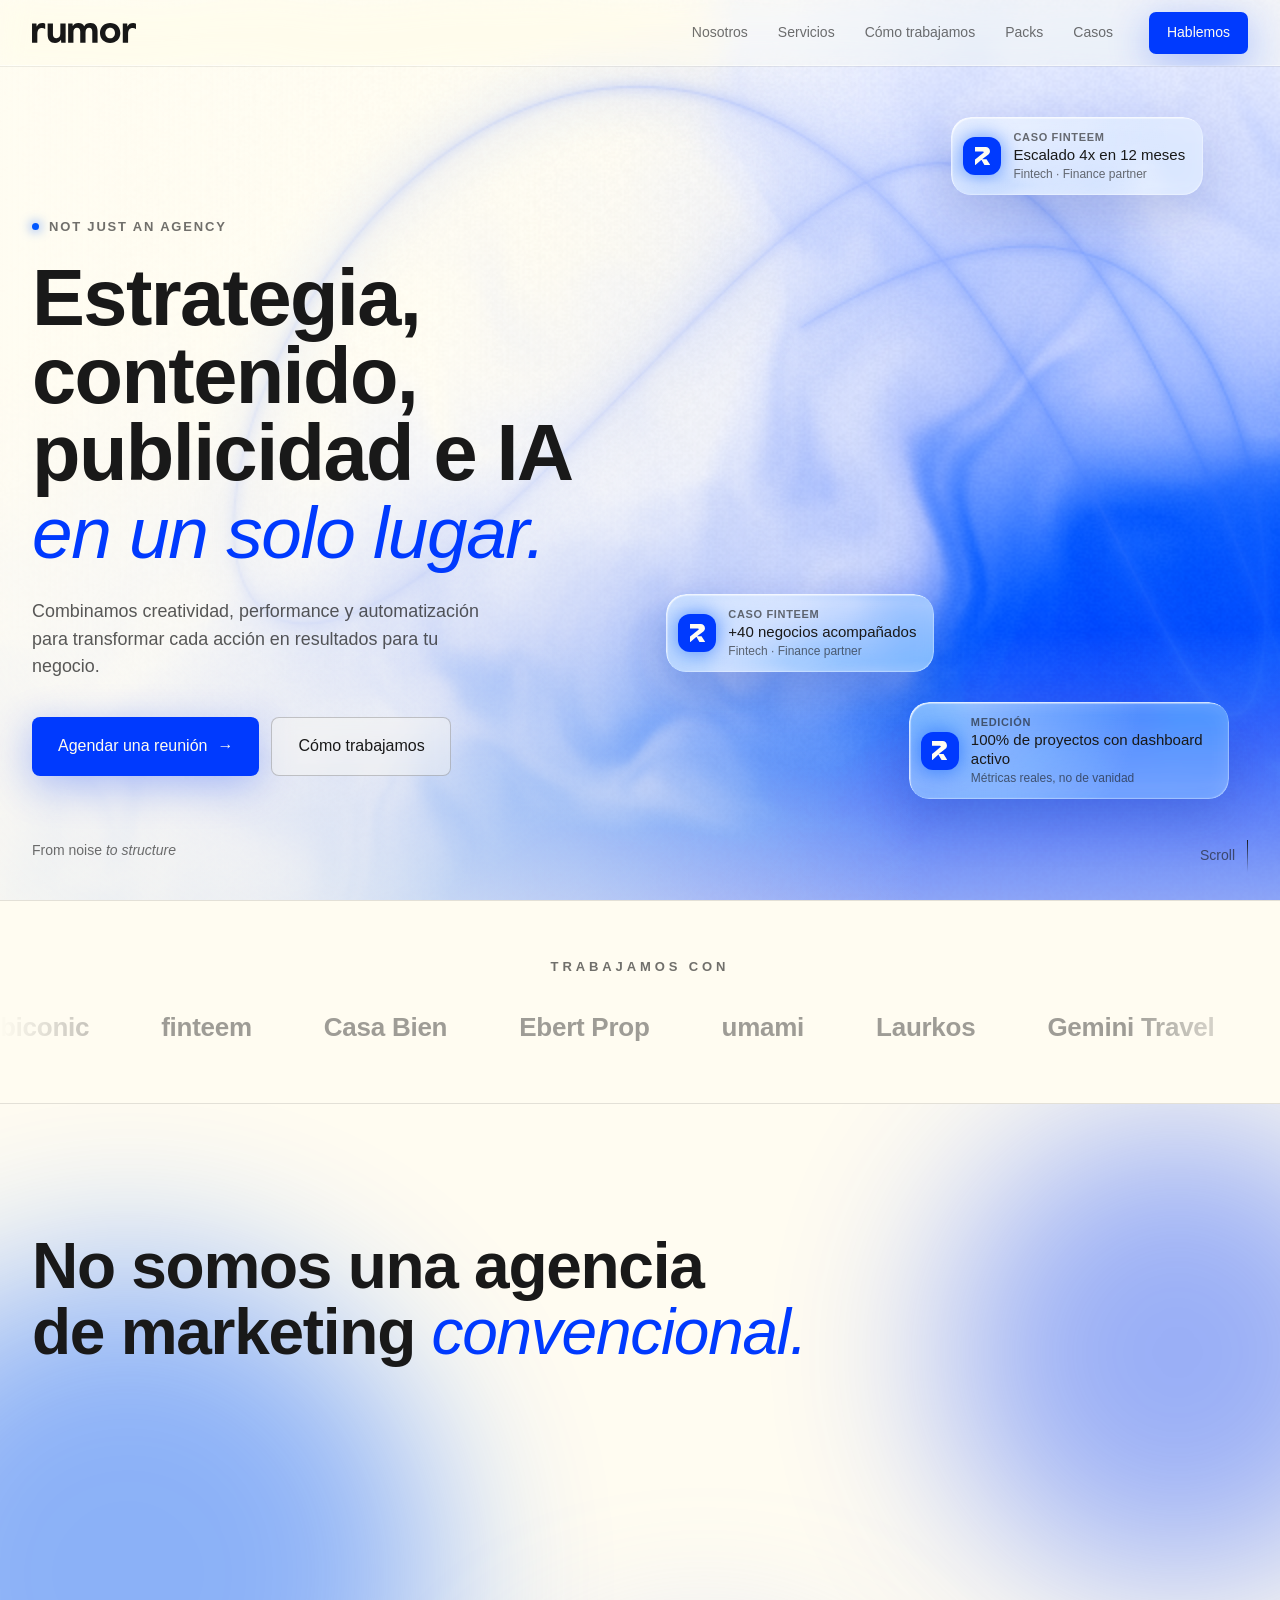
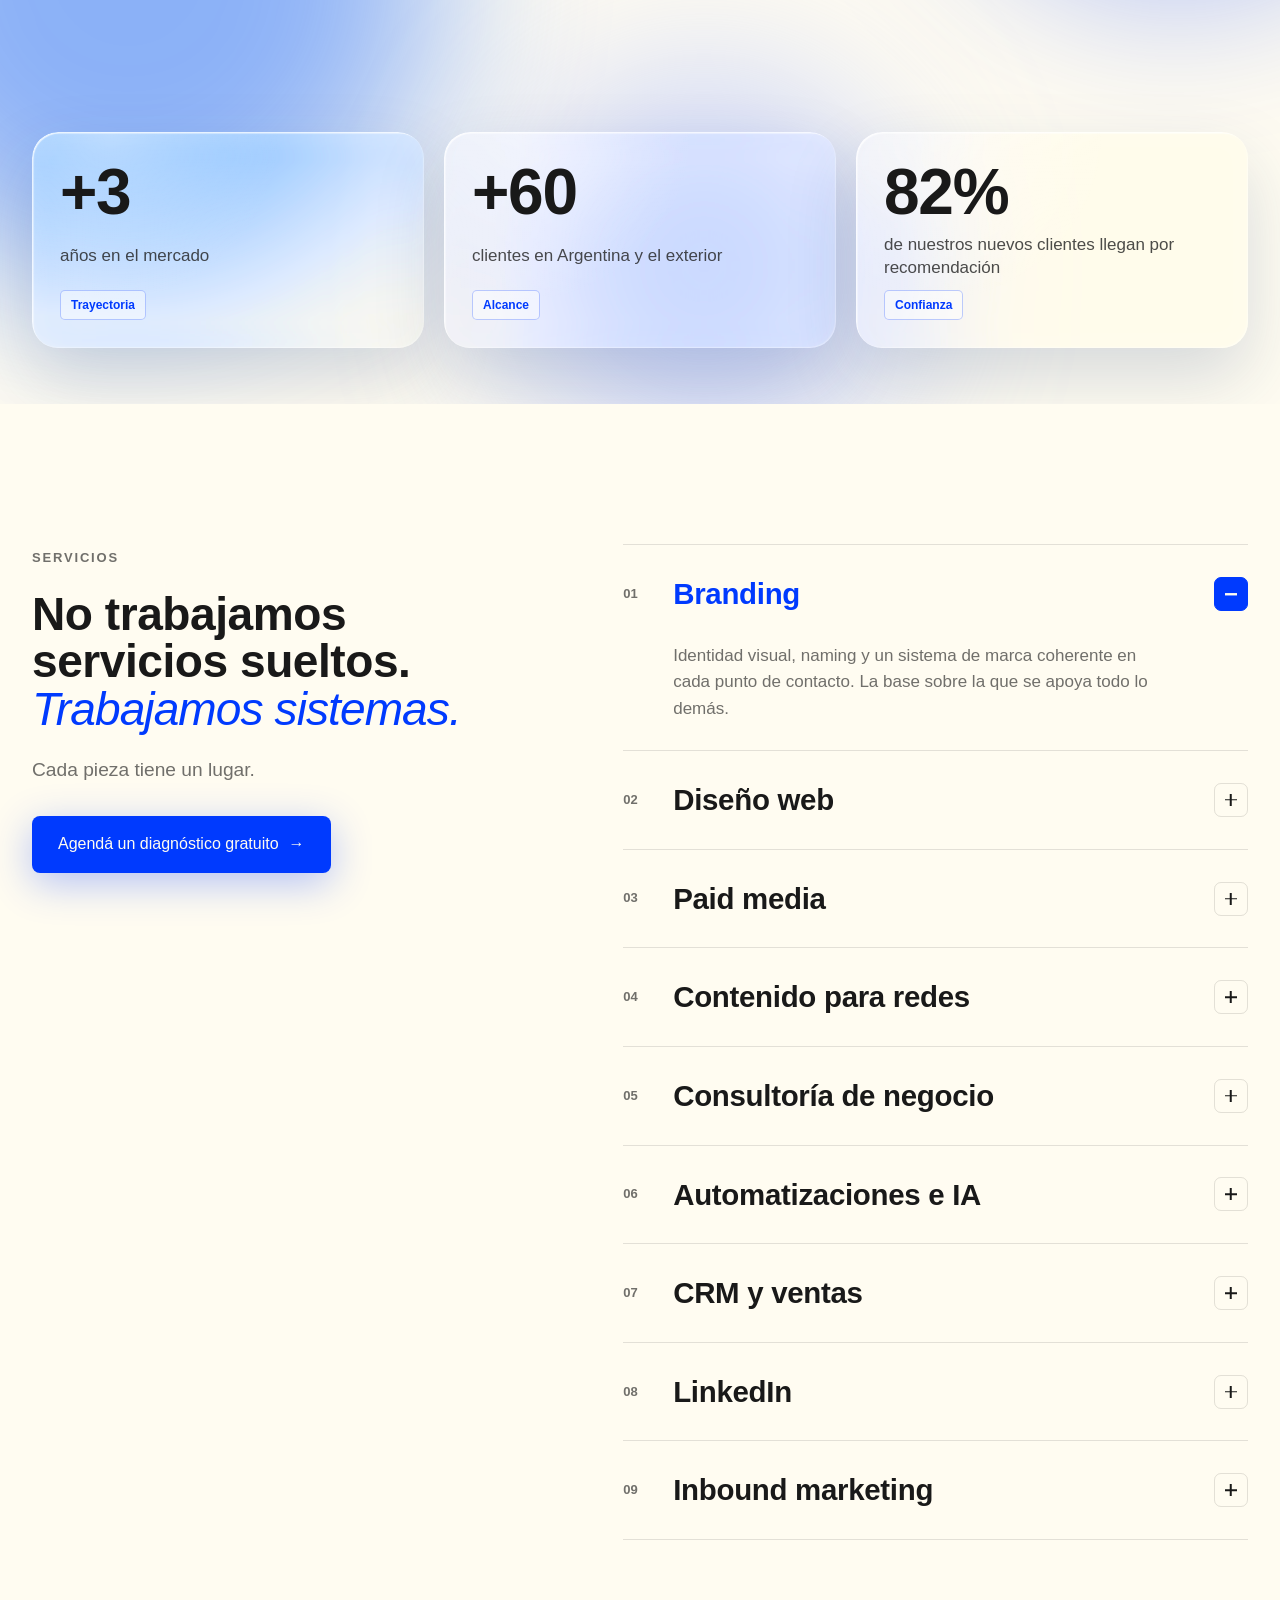
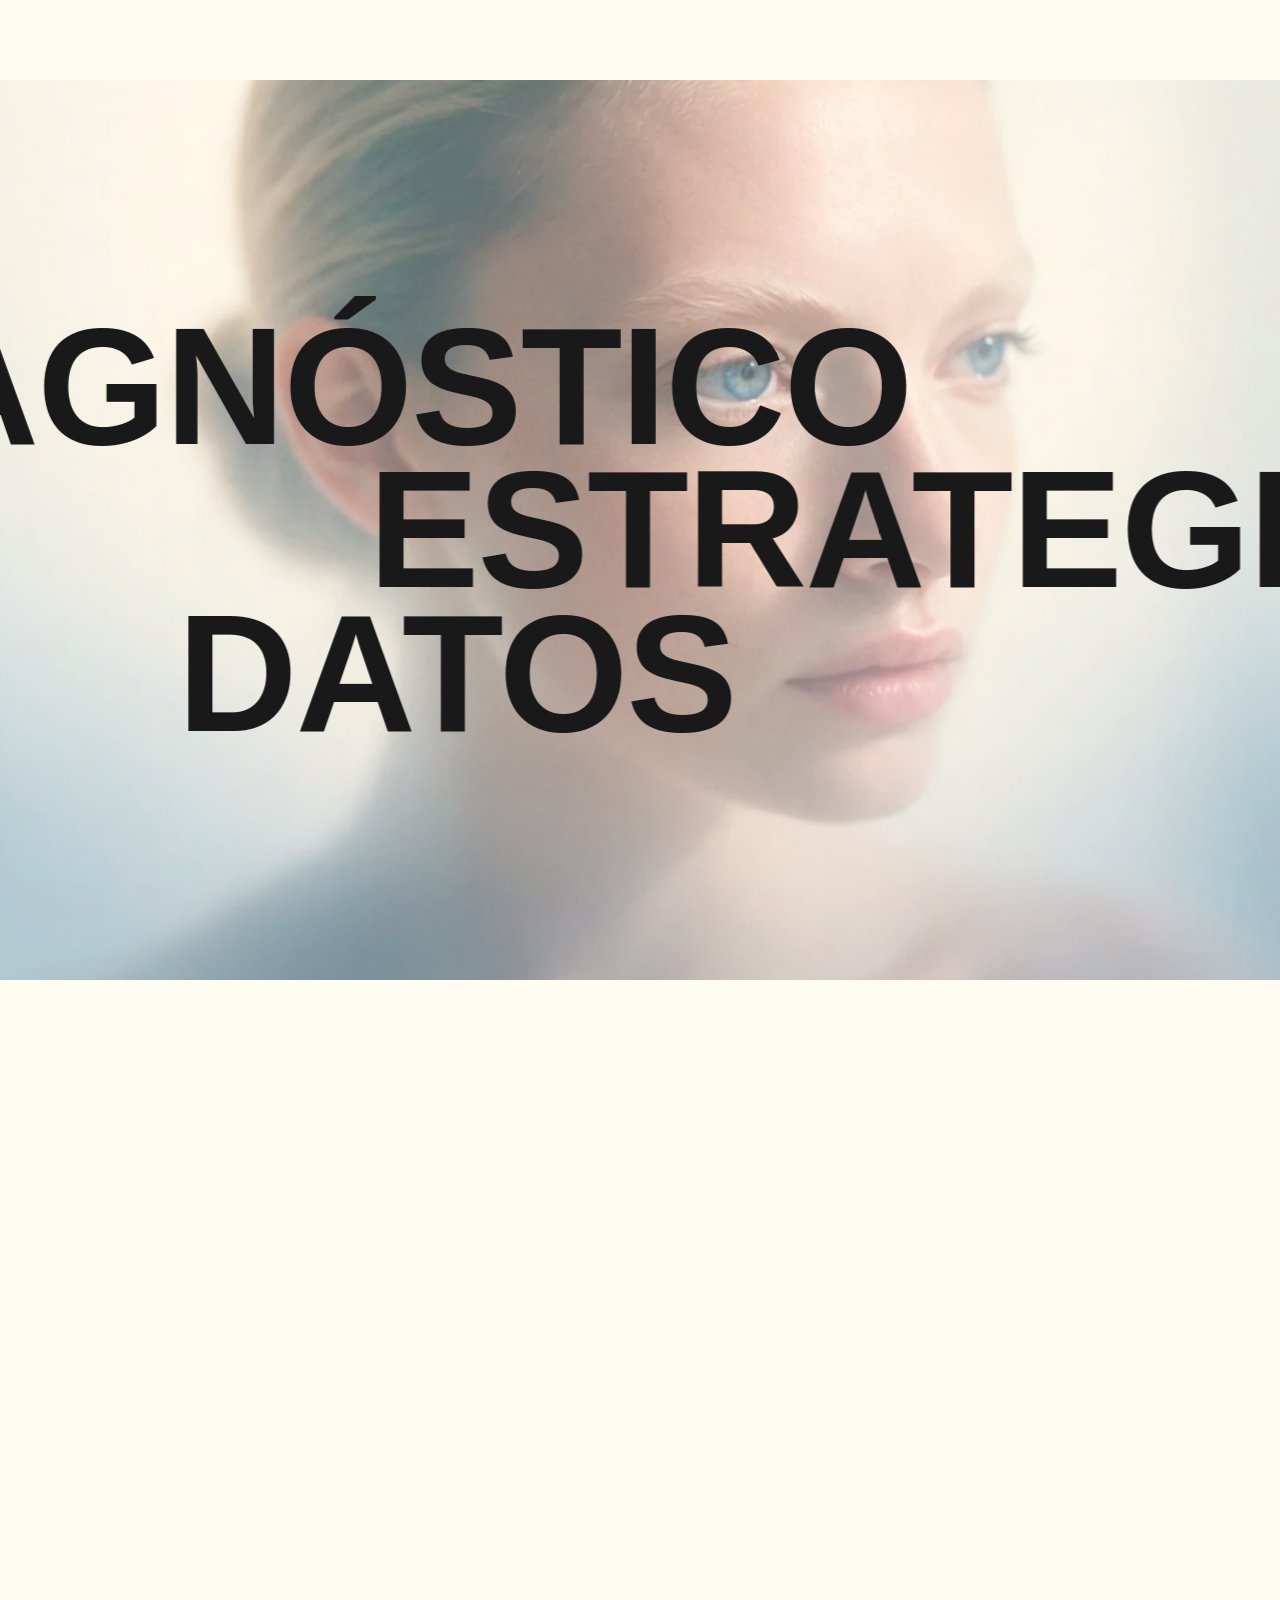
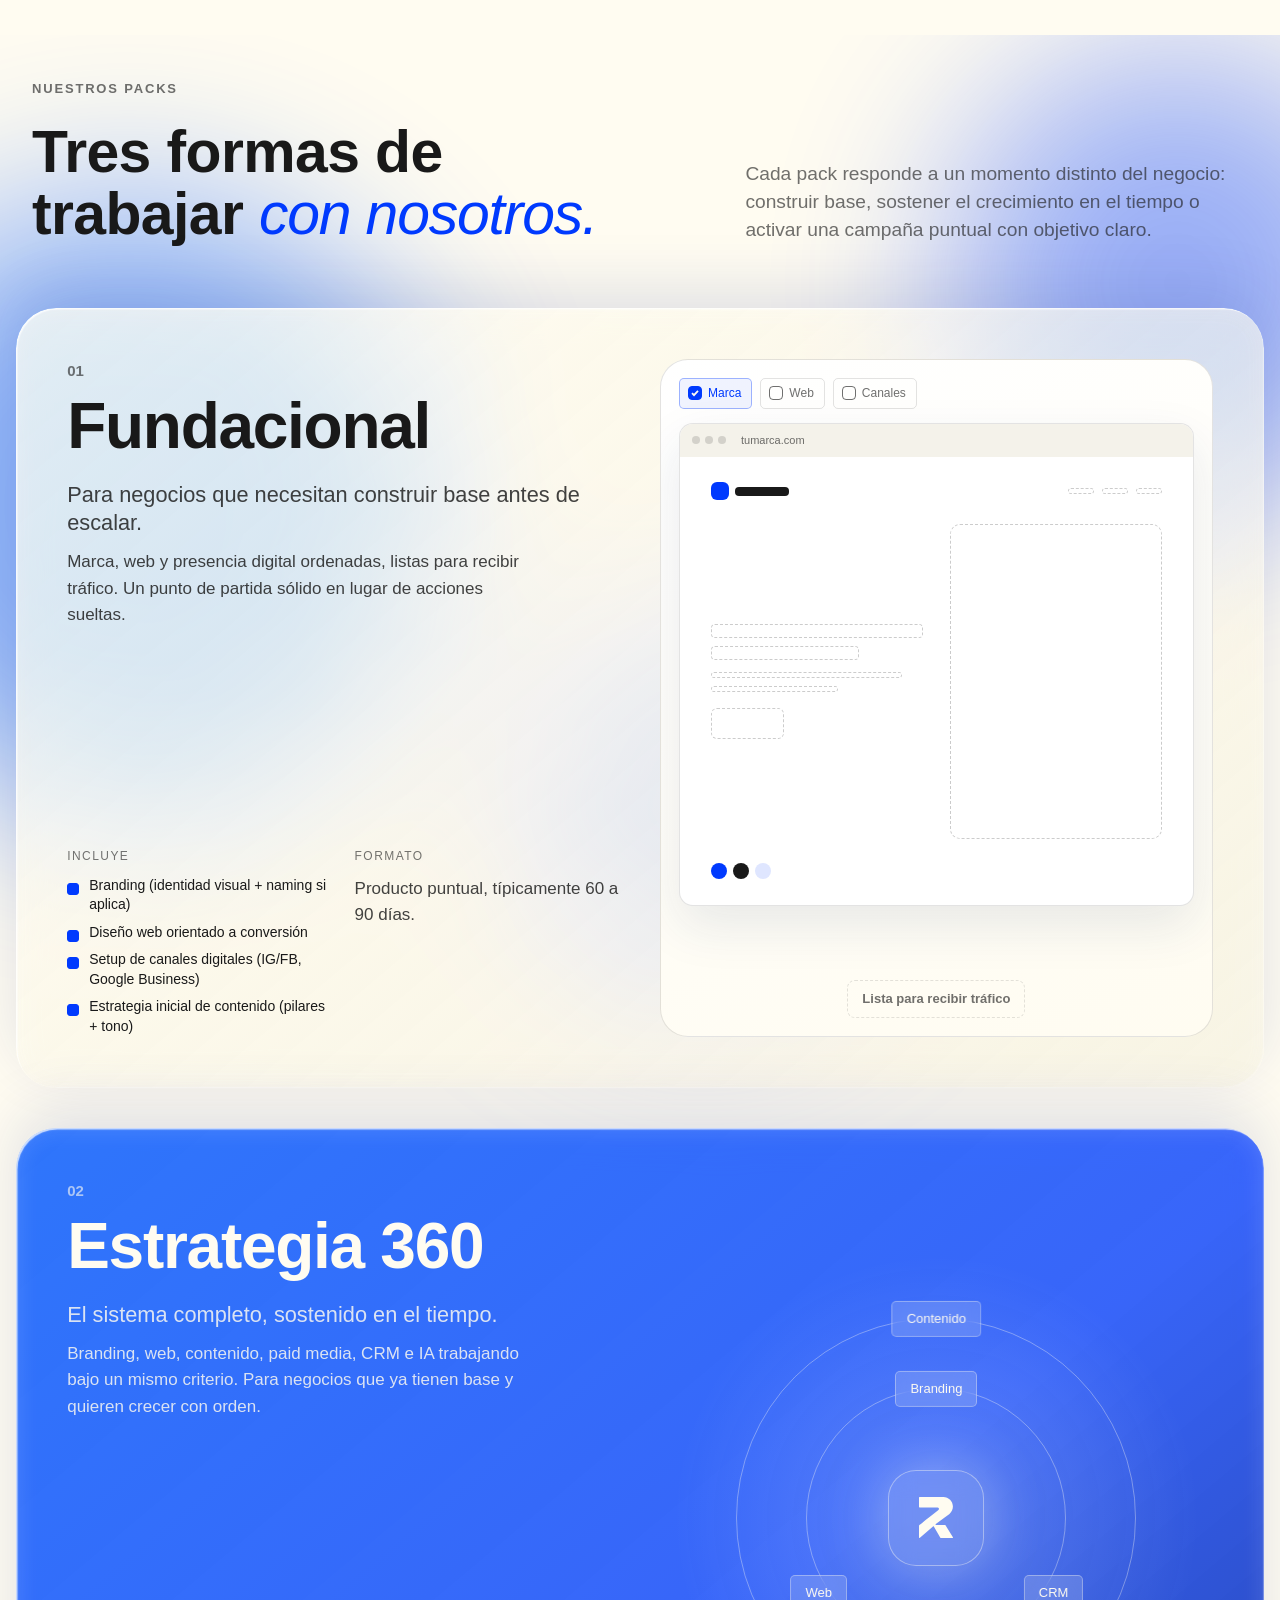
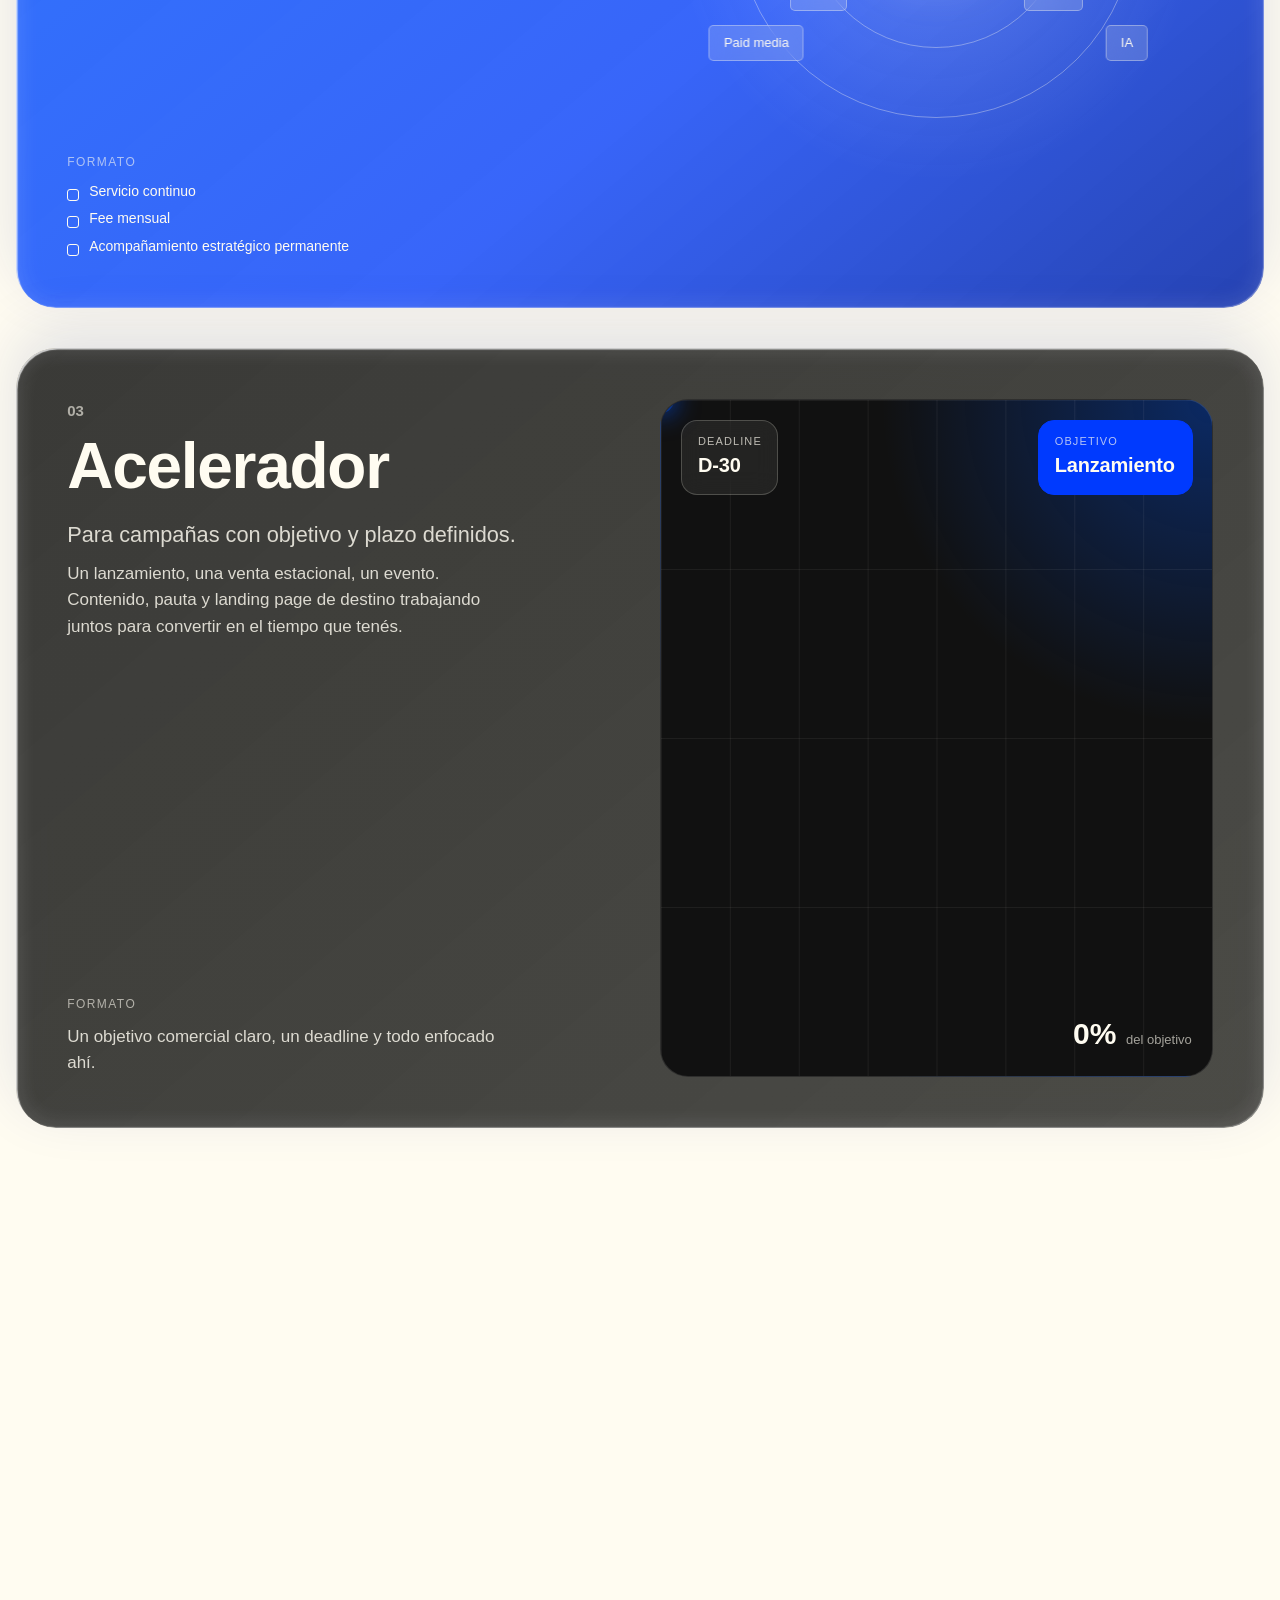
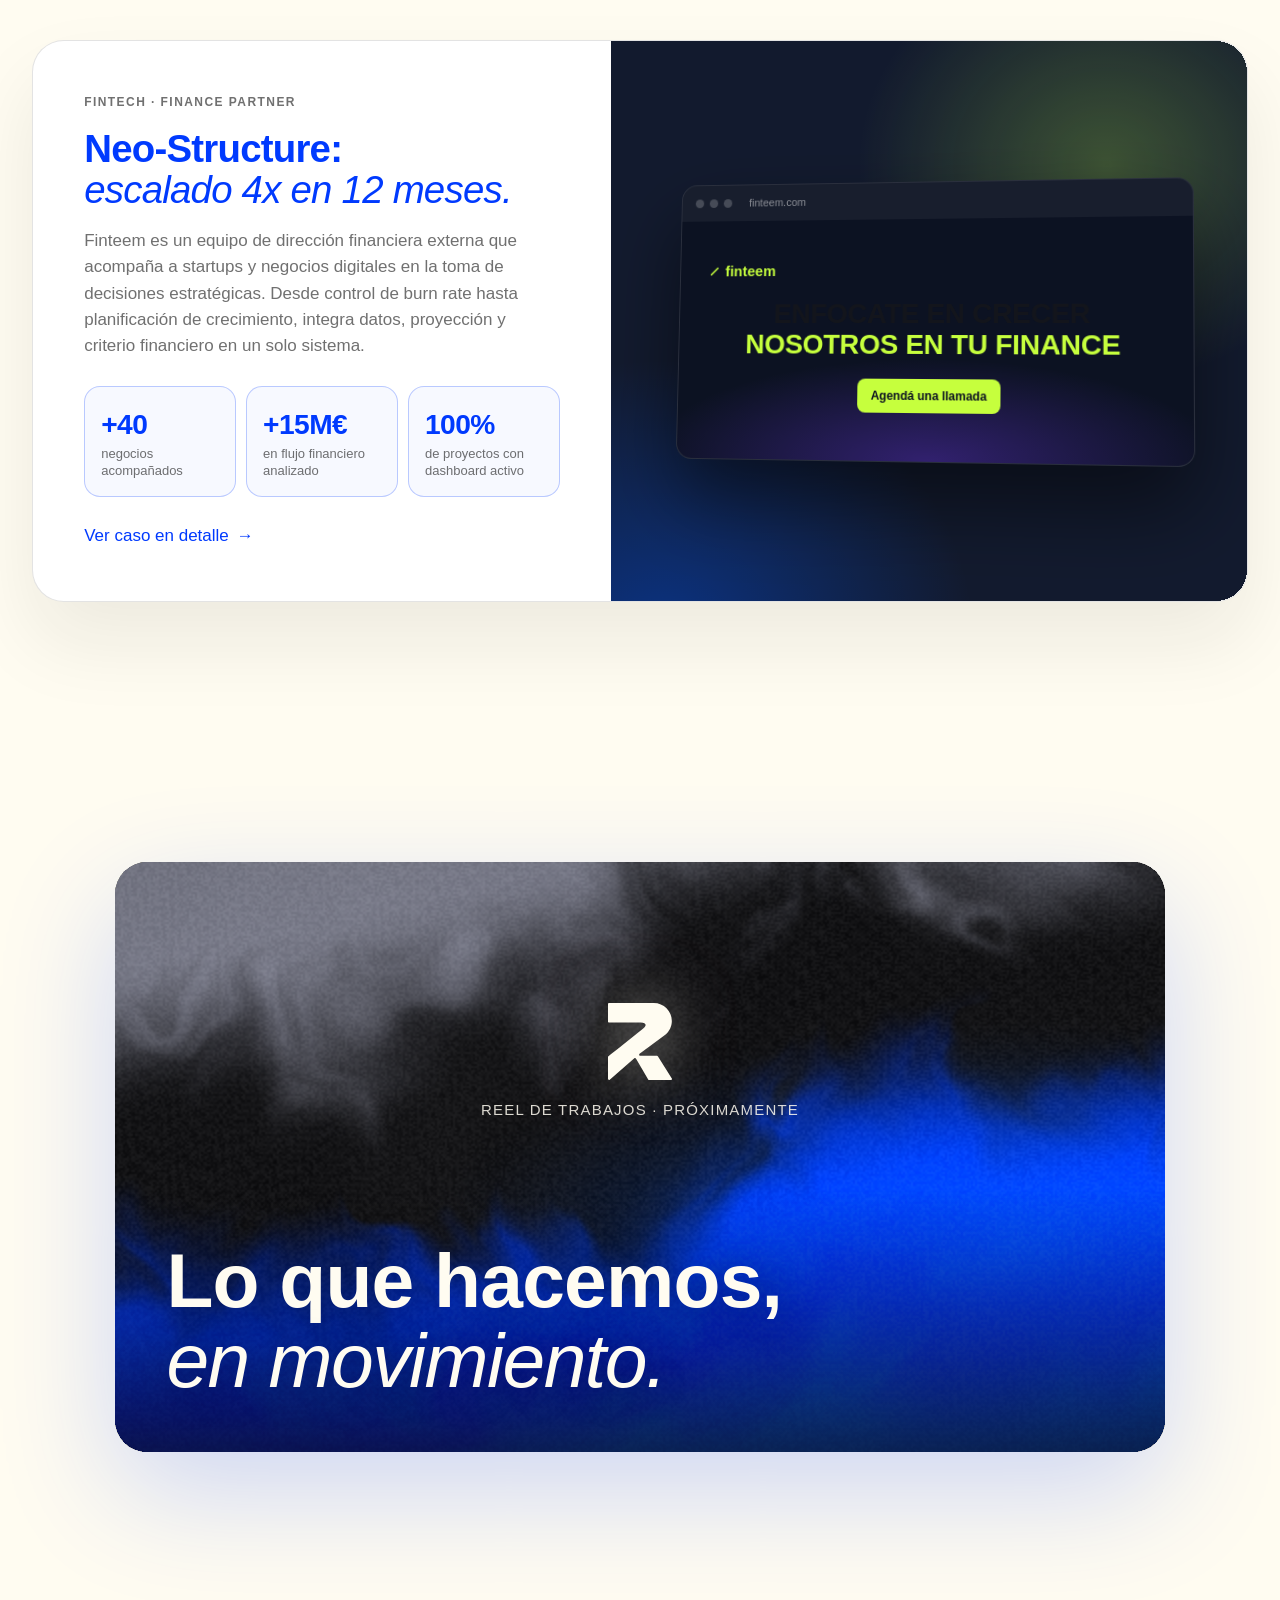
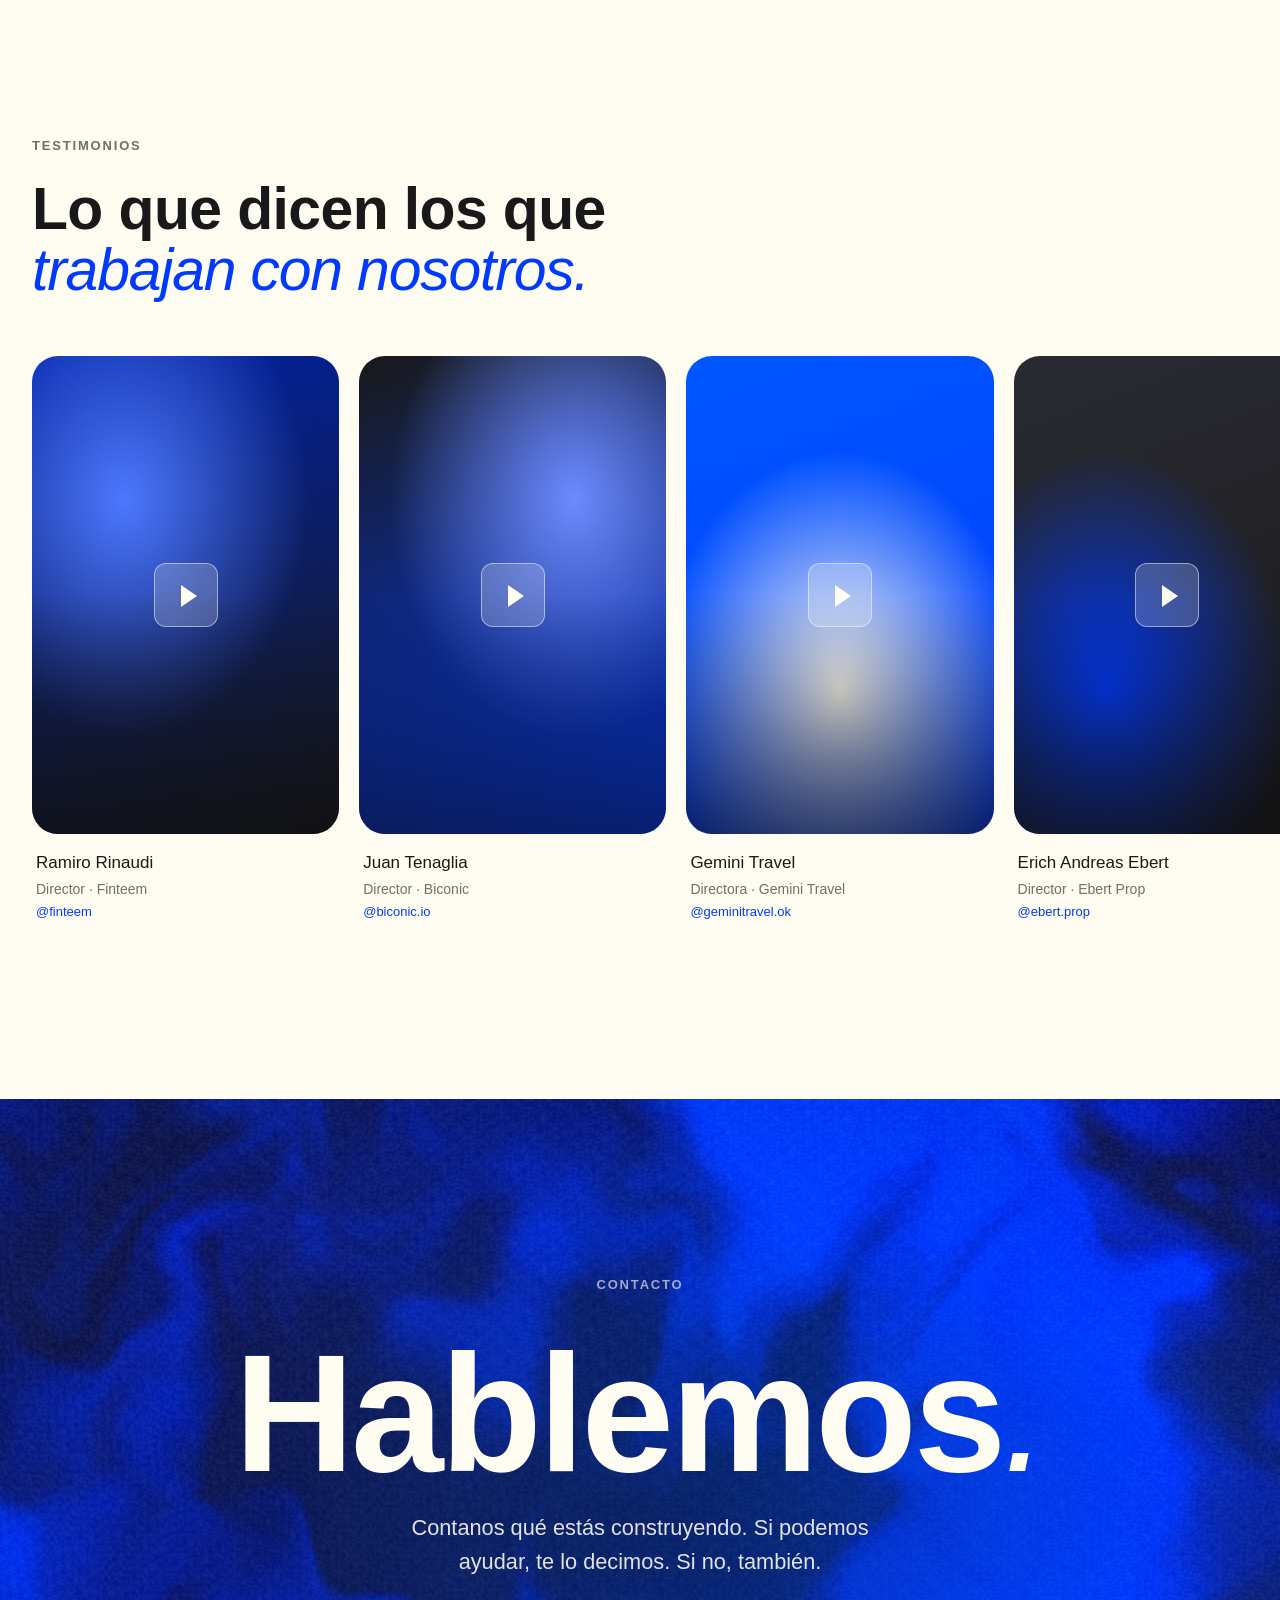
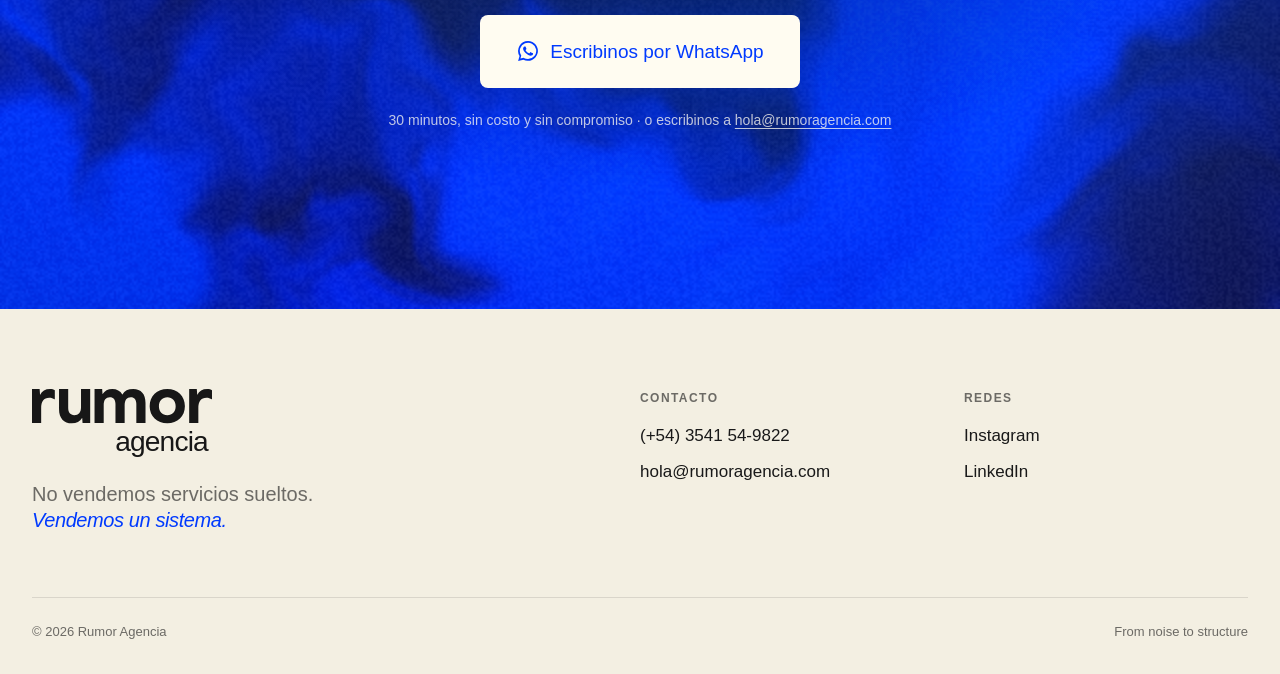
==== commit 00232c39: "Fundacional: animación del boceto a la web lista (marca, web, canales y tráfico entrando) Co-Authore" ====
--- a/landing/index.html
+++ b/landing/index.html
@@ -234,9 +234,26 @@
           <div><small>Formato</small><p>Producto puntual, típicamente 60 a 90 días.</p></div>
         </div>
       </div>
-      <div class="pack-visual v-build" aria-hidden="true">
-        <div class="brick b1">Marca</div><div class="brick b2">Web</div><div class="brick b3">Canales</div><div class="brick b4">Contenido</div>
-        <div class="base-line">Base lista para escalar</div>
+      <div class="pack-visual v-found" id="found" aria-hidden="true">
+        <!-- Del boceto a la web lista: marca → web → canales → tráfico (lo anima script.js) -->
+        <div class="f-checks"><span data-s="1">Marca</span><span data-s="2">Web</span><span data-s="3">Canales</span></div>
+        <div class="f-browser">
+          <div class="f-bar"><i></i><i></i><i></i><span>tumarca.com</span></div>
+          <div class="f-page">
+            <div class="f-nav"><span class="f-logo"><b></b><i></i></span><span class="f-links"><i></i><i></i><i></i></span></div>
+            <div class="f-hero">
+              <div class="f-copy"><i class="f-h1"></i><i class="f-h1 short"></i><i class="f-p"></i><i class="f-p short"></i><span class="f-btn">Consultar</span></div>
+              <div class="f-img"></div>
+            </div>
+            <div class="f-palette"><i></i><i></i><i></i></div>
+          </div>
+        </div>
+        <div class="f-channels">
+          <div class="f-ch"><span class="f-line"><i></i></span><span class="f-ico"><svg viewBox="0 0 24 24"><rect x="3" y="3" width="18" height="18" rx="5" fill="none" stroke="currentColor" stroke-width="2"/><circle cx="12" cy="12" r="4" fill="none" stroke="currentColor" stroke-width="2"/><circle cx="17.3" cy="6.7" r="1.2" fill="currentColor"/></svg></span></div>
+          <div class="f-ch"><span class="f-line"><i></i></span><span class="f-ico"><svg viewBox="0 0 24 24"><path fill="currentColor" d="M13.5 21v-7.5h2.6l.4-3h-3V8.6c0-.9.3-1.5 1.5-1.5h1.6V4.4c-.3 0-1.2-.1-2.3-.1-2.3 0-3.8 1.4-3.8 3.9v2.3H7.9v3h2.6V21h3Z"/></svg></span></div>
+          <div class="f-ch"><span class="f-line"><i></i></span><span class="f-ico"><svg viewBox="0 0 24 24"><path fill="currentColor" d="M21.4 12.2c0-.7-.1-1.3-.2-1.9H12v3.6h5.3a4.6 4.6 0 0 1-2 3v2.5h3.2c1.9-1.7 2.9-4.3 2.9-7.2ZM12 21.7c2.7 0 4.9-.9 6.5-2.4l-3.2-2.5c-.9.6-2 1-3.3 1-2.6 0-4.7-1.7-5.5-4H3.2v2.6A9.7 9.7 0 0 0 12 21.7ZM6.5 13.8a5.8 5.8 0 0 1 0-3.7V7.6H3.2a9.7 9.7 0 0 0 0 8.8l3.3-2.6ZM12 6.1c1.4 0 2.7.5 3.8 1.5l2.8-2.8A9.7 9.7 0 0 0 3.2 7.5l3.3 2.6c.8-2.3 2.9-4 5.5-4Z"/></svg></span></div>
+        </div>
+        <div class="f-ready">Lista para recibir tráfico</div>
       </div>
     </article>
 
--- a/landing/styles.css
+++ b/landing/styles.css
@@ -335,14 +335,74 @@
 }
 
 /* Visual 01: bloques que construyen la base */
-.v-build { background: linear-gradient(160deg, #fff, var(--cream)); border: 1px solid var(--line-l); display: grid; grid-template-columns: 1fr 1fr; grid-template-rows: 1fr 1fr auto; gap: 12px; padding: 20px; }
-.brick { display: flex; align-items: flex-end; padding: 18px; border-radius: 18px; font-family: var(--wide); font-size: clamp(16px, 1.6vw, 22px); letter-spacing: -.01em;
-  opacity: 0; transform: translateY(-40px); transition: all .8s var(--ease); }
-.b1 { background: var(--blue); color: var(--cream); } .b2 { background: var(--black); color: var(--cream); }
-.b3 { background: #c9d5ff; color: var(--blue); } .b4 { background: var(--blue-2); color: var(--cream); }
-.pack.in .brick { opacity: 1; transform: none; }
-.pack.in .b2 { transition-delay: .15s; } .pack.in .b3 { transition-delay: .3s; } .pack.in .b4 { transition-delay: .45s; }
-.base-line { grid-column: 1 / -1; text-align: center; padding: 14px; border-radius: 14px; border: 1.5px dashed var(--blue); color: var(--blue); font-size: 14px; }
+/* Visual 01: del boceto a la web lista (estados s1–s4 los pone script.js) */
+.v-found { display: flex; flex-direction: column; gap: 14px; padding: 18px; background: linear-gradient(160deg, #fff, var(--cream)); border: 1px solid var(--line-l); }
+.f-checks { display: flex; gap: 8px; flex-wrap: wrap; }
+.f-checks span { font-size: 12px; padding: 5px 10px 5px 8px; border-radius: var(--r-tag); border: 1px solid var(--line-l); color: var(--muted-l);
+  display: inline-flex; align-items: center; gap: 6px; transition: all .5s var(--ease); }
+.f-checks span::before { content: ""; width: 12px; height: 12px; border-radius: 4px; border: 1.5px solid currentColor; transition: all .4s; }
+.f-checks span.on { color: var(--blue); border-color: rgba(0, 58, 254, .35); background: rgba(0, 58, 254, .06); }
+.f-checks span.on::before { background: var(--blue) url("data:image/svg+xml,%3Csvg xmlns='http://www.w3.org/2000/svg' viewBox='0 0 12 12'%3E%3Cpath d='M3 6.2l2 2 4-4.4' fill='none' stroke='%23fffcf1' stroke-width='1.8'/%3E%3C/svg%3E") center / 100% no-repeat; border-color: var(--blue); }
+.f-browser { flex: 1; min-height: 0; display: flex; flex-direction: column; border-radius: 14px; overflow: hidden; background: #fff;
+  border: 1px solid var(--line-l); box-shadow: 0 20px 50px rgba(30, 60, 120, .1); }
+.f-bar { display: flex; align-items: center; gap: 5px; padding: 8px 12px; background: #f4f2ea; }
+.f-bar i { width: 8px; height: 8px; border-radius: 50%; background: rgba(25, 25, 25, .15); }
+.f-bar span { margin-left: 10px; font-size: 11px; color: var(--muted-l); }
+.f-page { flex: 1; display: flex; flex-direction: column; gap: 6%; padding: 5% 6%; }
+/* todo arranca como boceto: contornos punteados */
+.f-page i, .f-page b, .f-btn, .f-img { border: 1.5px dashed rgba(25, 25, 25, .22); border-radius: 4px; transition: all .7s var(--ease); }
+.f-nav { display: flex; justify-content: space-between; align-items: center; }
+.f-logo { display: flex; align-items: center; gap: 6px; }
+.f-logo b { width: 18px; height: 18px; border-radius: 6px; }
+.f-logo i { width: 54px; height: 9px; }
+.f-links { display: flex; gap: 8px; } .f-links i { width: 26px; height: 6px; }
+.f-hero { flex: 1; display: grid; grid-template-columns: 1fr 1fr; gap: 6%; align-items: center; }
+.f-copy { display: flex; flex-direction: column; gap: 8px; align-items: flex-start; }
+.f-h1 { width: 100%; height: 14px; } .f-h1.short { width: 70%; }
+.f-p { width: 90%; height: 6px; margin-top: 4px; } .f-p.short { width: 60%; margin-top: 0; }
+.f-btn { margin-top: 8px; font-size: 11px; padding: 6px 12px; border-radius: 6px; color: transparent; }
+.f-img { position: relative; height: 100%; min-height: 70px; border-radius: 10px; overflow: hidden; }
+/* casa: techo a dos aguas + puerta y ventana recortadas */
+.f-img::after { content: ""; position: absolute; left: 28%; right: 28%; bottom: 12%; height: 42%; opacity: 0;
+  background: linear-gradient(#fffcf1, #fffcf1) 28% 100% / 18% 42% no-repeat, linear-gradient(#ffe9b0, #ffe9b0) 72% 62% / 18% 20% no-repeat, #2b3350;
+  clip-path: polygon(0 40%, 50% 0, 100% 40%, 100% 100%, 0 100%); transition: opacity .7s .2s var(--ease); }
+.f-img::before { content: ""; position: absolute; left: 0; right: 0; bottom: 0; height: 12%; background: #d9d1bb; opacity: 0; transition: opacity .7s .2s; }
+.s2 .f-img::before { opacity: 1; }
+.f-palette { display: flex; gap: 6px; } .f-palette i { width: 16px; height: 16px; border-radius: 50%; }
+/* s1 · marca */
+.s1 .f-logo b { background: var(--blue); border-color: var(--blue); }
+.s1 .f-palette i { border-style: solid; border-color: transparent; }
+.s1 .f-palette i:nth-child(1) { background: var(--blue); } .s1 .f-palette i:nth-child(2) { background: var(--black); } .s1 .f-palette i:nth-child(3) { background: #dfe6ff; }
+.s1 .f-logo i { background: var(--black); border-color: transparent; }
+/* s2 · web */
+.s2 .f-links i, .s2 .f-p { background: rgba(25, 25, 25, .18); border-color: transparent; }
+.s2 .f-h1 { background: var(--black); border-color: transparent; }
+.s2 .f-btn { background: var(--blue); border-color: var(--blue); color: var(--cream); }
+.s2 .f-img { background: linear-gradient(180deg, #c9d7ff, #eef2ff 60%, #e9e2cf); border-color: transparent; }
+.s2 .f-img::after { opacity: 1; }
+/* s3 · canales */
+.f-channels { display: flex; justify-content: center; gap: 18%; margin-top: -14px; }
+.f-ch { display: flex; flex-direction: column; align-items: center; }
+.f-line { position: relative; width: 1.5px; height: 26px; background: rgba(0, 58, 254, .35); transform: scaleY(0); transform-origin: bottom; transition: transform .6s var(--ease); }
+.f-ico { width: 34px; height: 34px; border-radius: 10px; display: grid; place-items: center; color: var(--cream); background: var(--black);
+  opacity: 0; transform: translateY(10px) scale(.8); transition: all .6s var(--ease); }
+.f-ico svg { width: 18px; height: 18px; }
+.f-ch:nth-child(2) .f-ico, .f-ch:nth-child(2) .f-line { transition-delay: .12s; }
+.f-ch:nth-child(3) .f-ico, .f-ch:nth-child(3) .f-line { transition-delay: .24s; }
+.s3 .f-line { transform: none; }
+.s3 .f-ico { opacity: 1; transform: none; }
+/* s4 · tráfico entrando */
+.f-line i { position: absolute; left: 50%; bottom: 0; width: 6px; height: 6px; margin-left: -3px; border-radius: 50%; background: var(--blue);
+  box-shadow: 0 0 8px var(--blue); opacity: 0; }
+.s4 .f-line i { animation: rise 1.1s linear infinite; }
+.s4 .f-ch:nth-child(2) .f-line i { animation-delay: .35s; } .s4 .f-ch:nth-child(3) .f-line i { animation-delay: .7s; }
+.s4 .f-btn { animation: ping 1.1s var(--ease) infinite; }
+.f-ready { align-self: center; font-size: 13px; font-weight: 700; padding: 8px 14px; border-radius: var(--r-btn); color: var(--muted-l);
+  border: 1px dashed var(--line-l); transition: all .6s var(--ease); }
+.s4 .f-ready { color: var(--cream); background: var(--blue); border: 1px solid var(--blue); box-shadow: 0 10px 30px rgba(0, 58, 254, .35); }
+@keyframes rise { 0% { opacity: 0; transform: translateY(0); } 20% { opacity: 1; } 100% { opacity: 0; transform: translateY(-34px); } }
+@keyframes ping { 0% { box-shadow: 0 0 0 0 rgba(0, 58, 254, .45); } 100% { box-shadow: 0 0 0 10px rgba(0, 58, 254, 0); } }
+@media (max-width: 900px) { .v-found { min-height: 340px; } }
 
 /* Visual 02: órbitas del sistema */
 .v-orbit { display: grid; place-items: center; background: radial-gradient(circle at 50% 50%, rgba(255, 252, 241, .18), transparent 60%); }
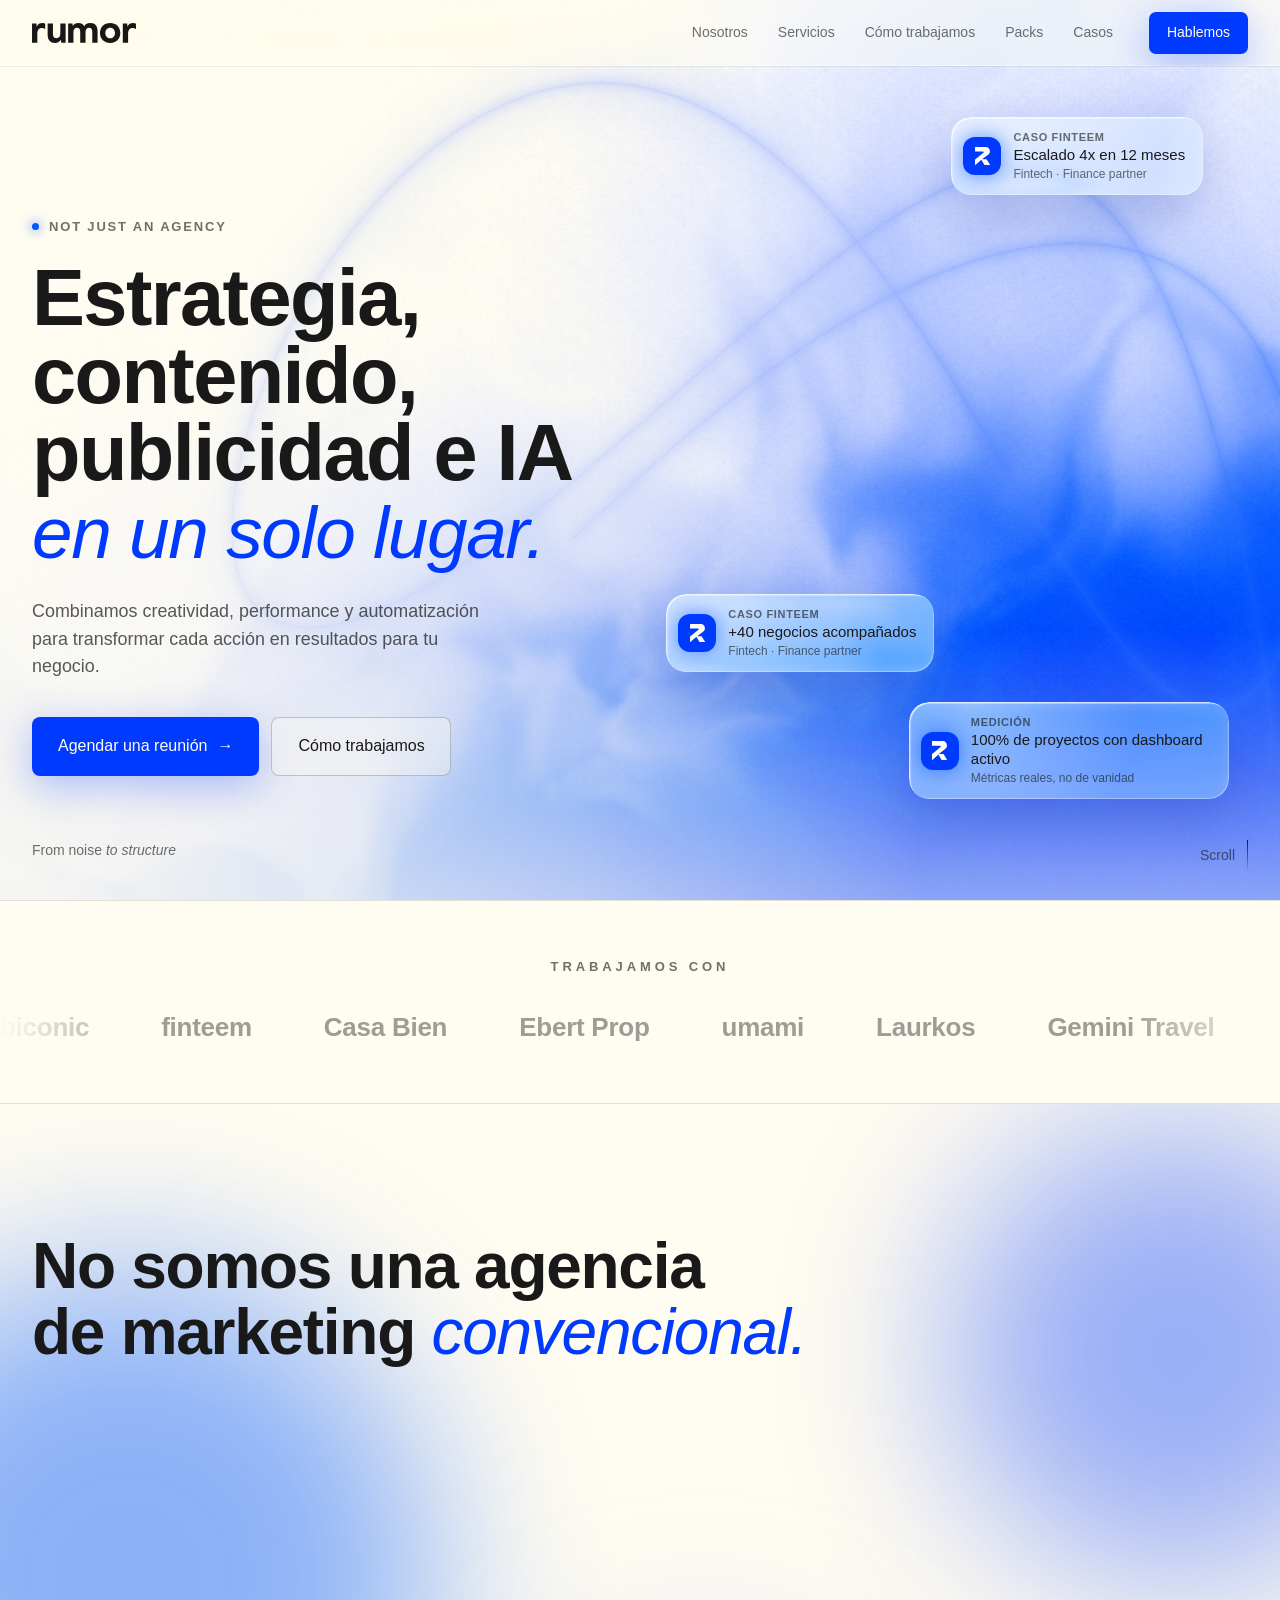
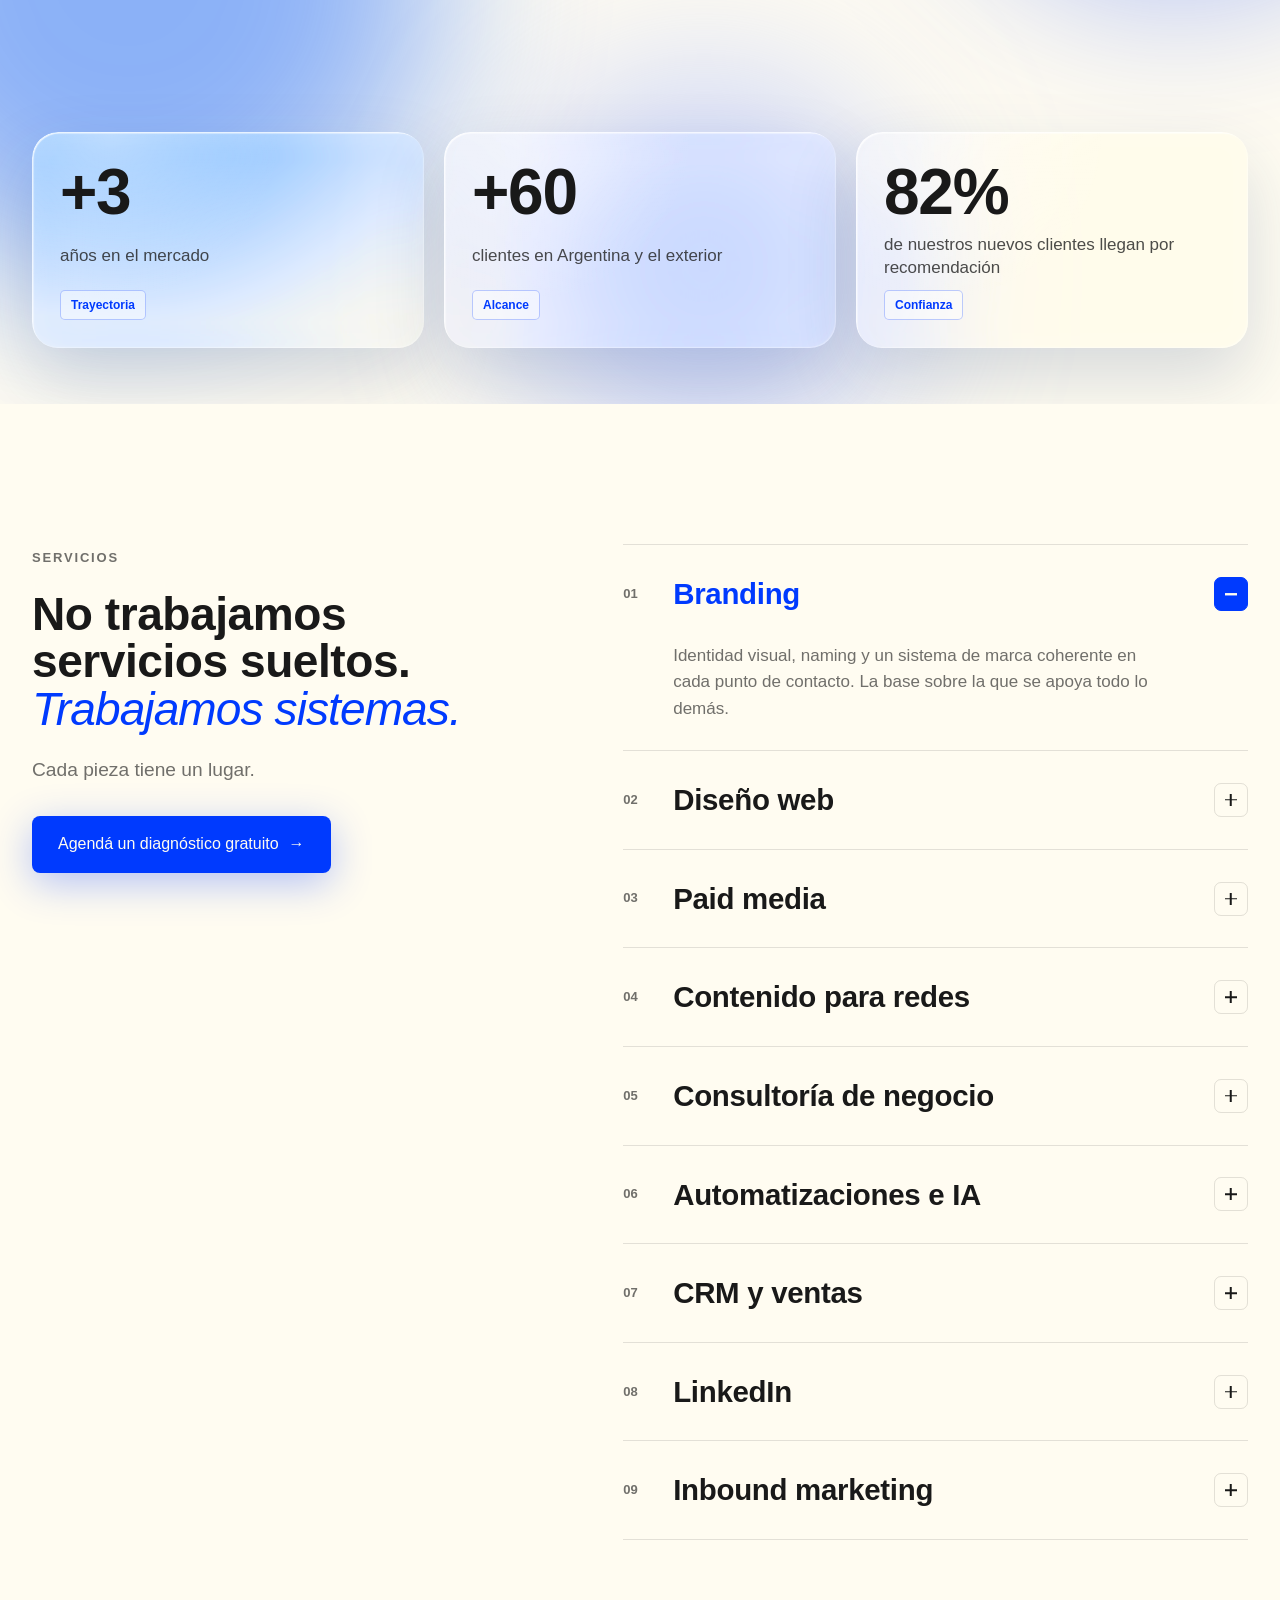
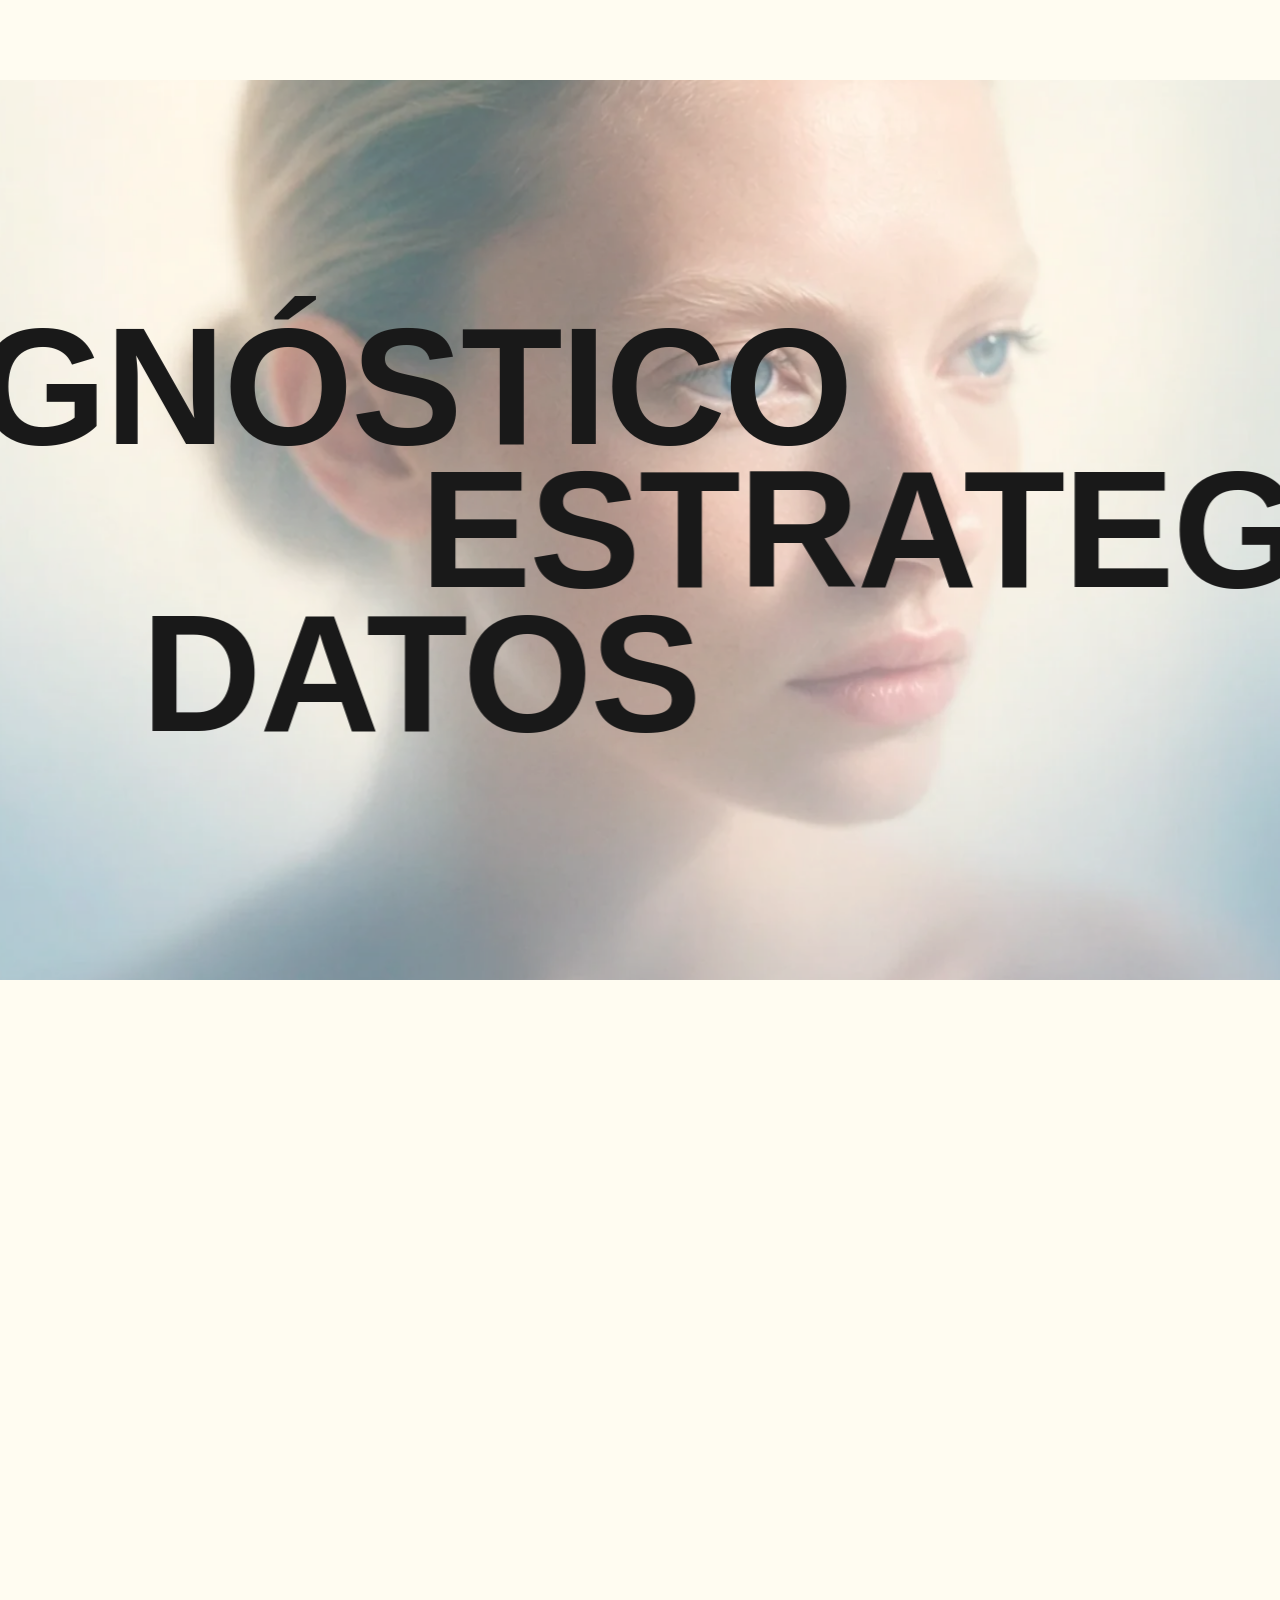
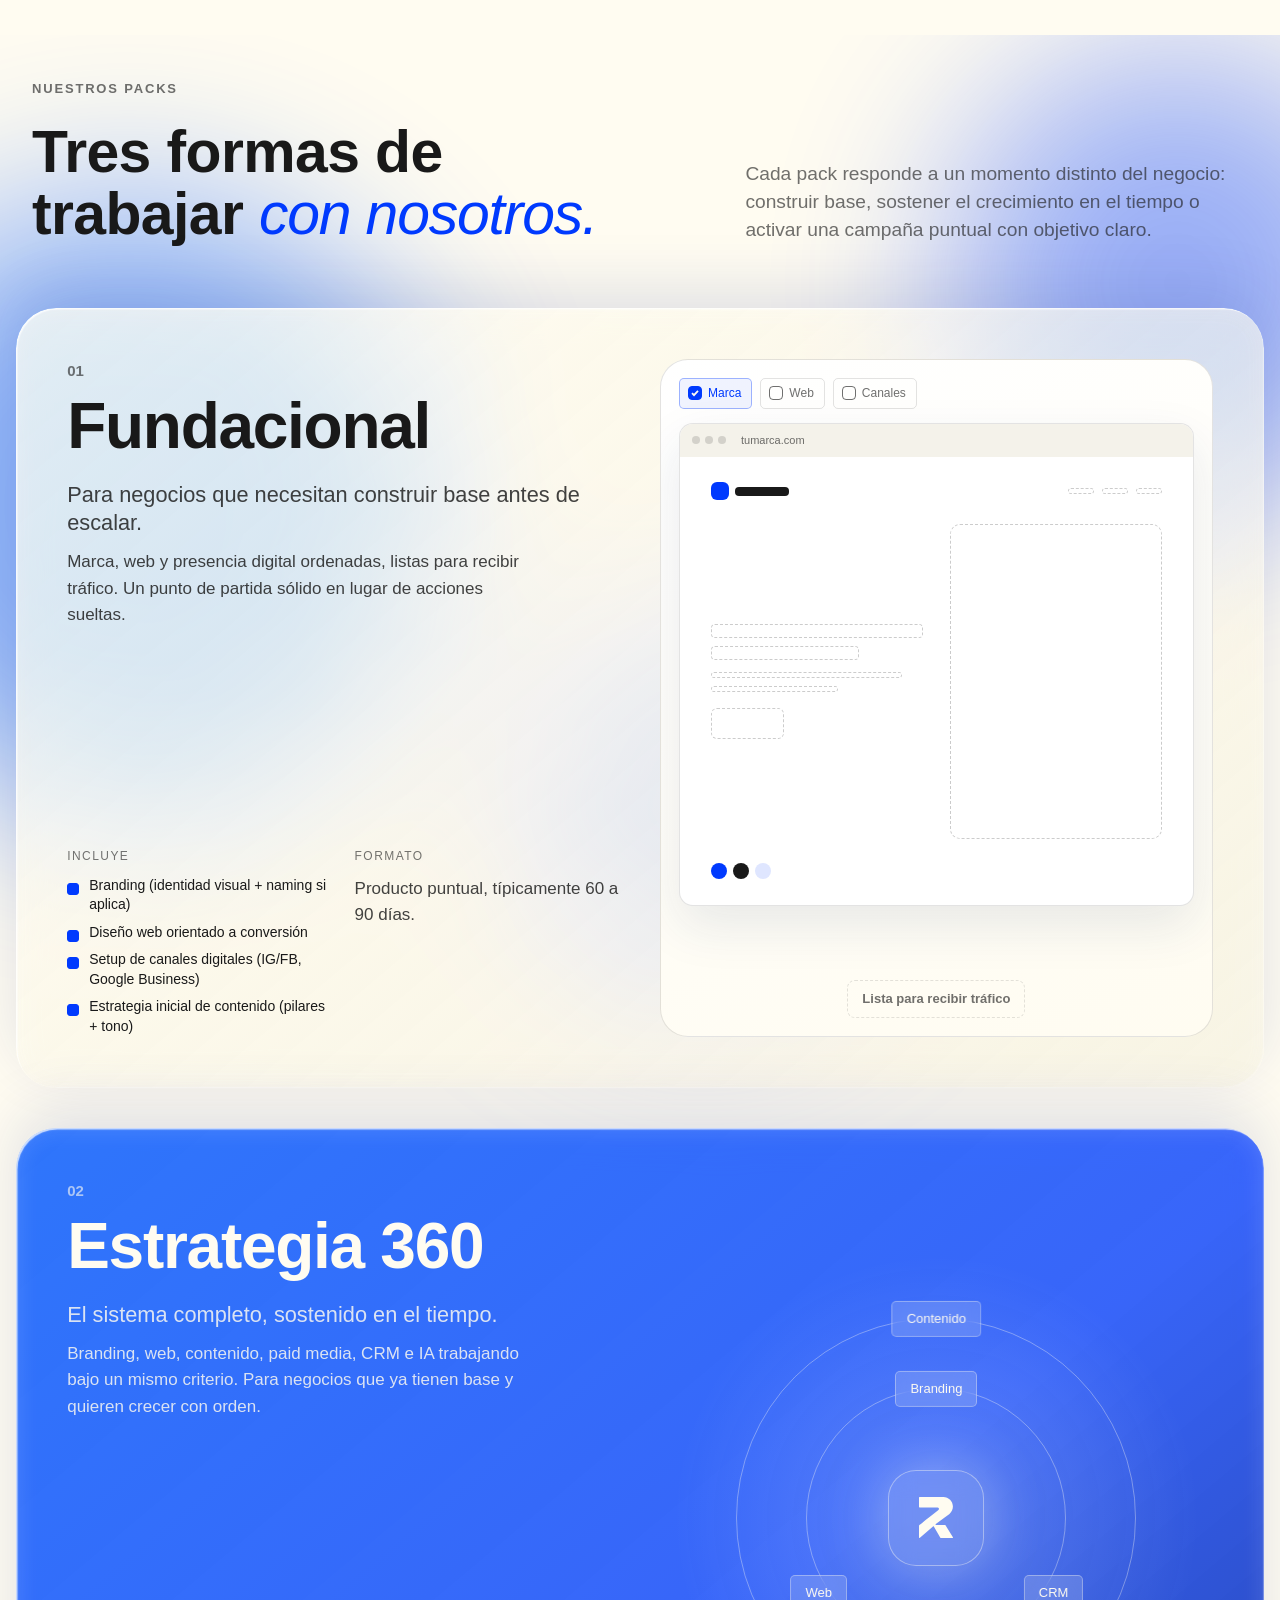
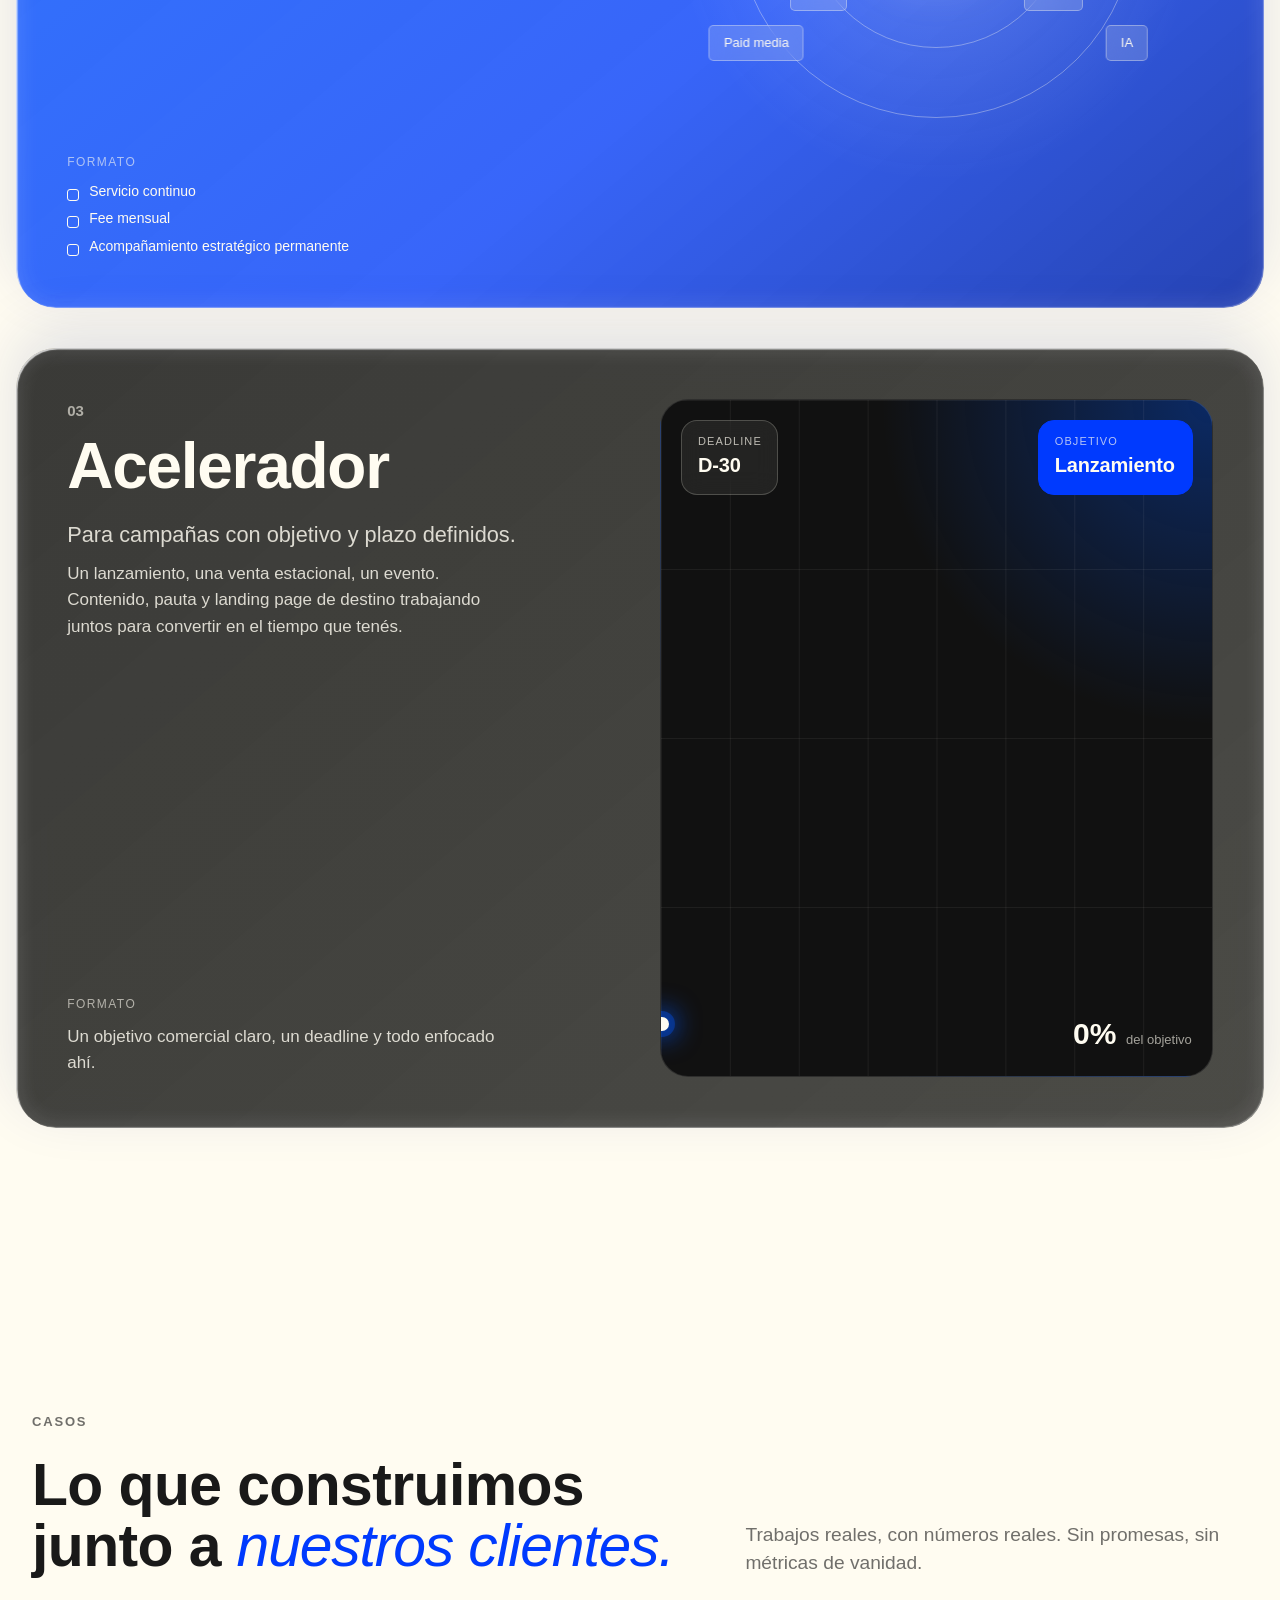
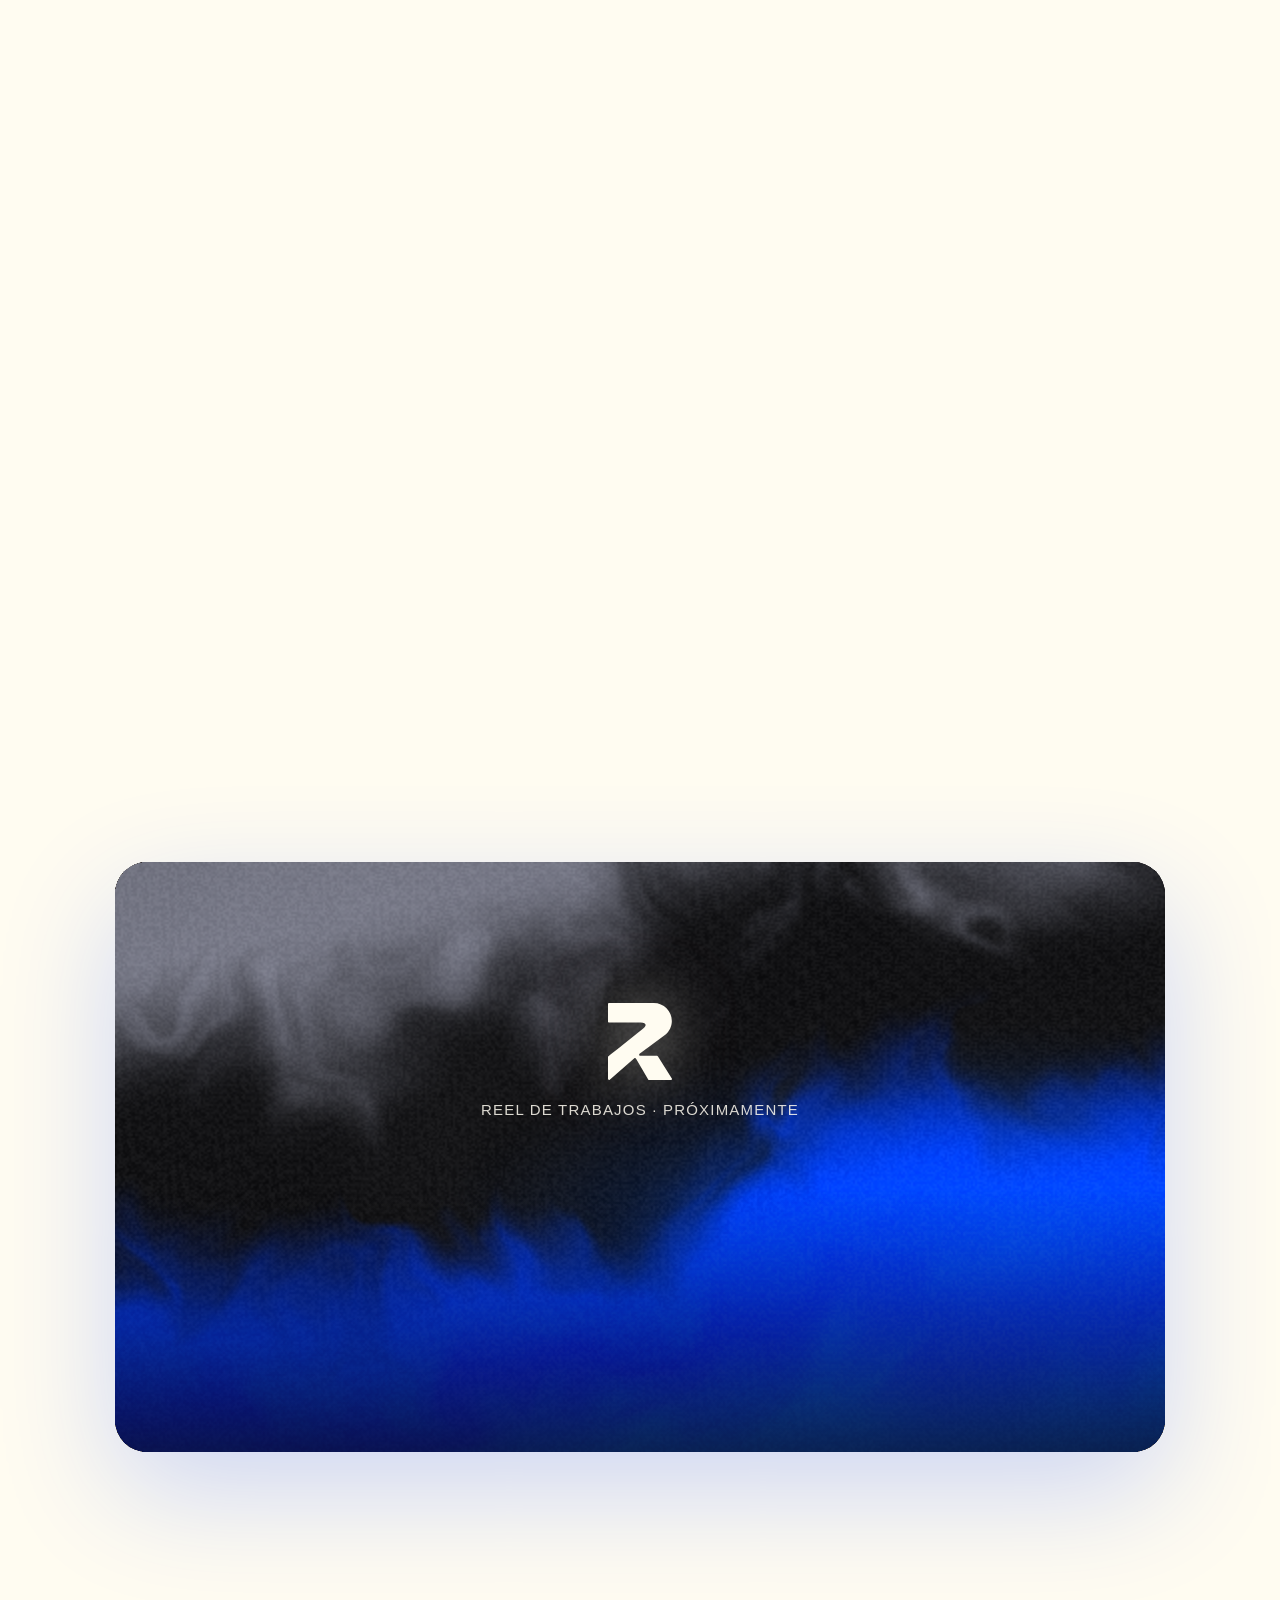
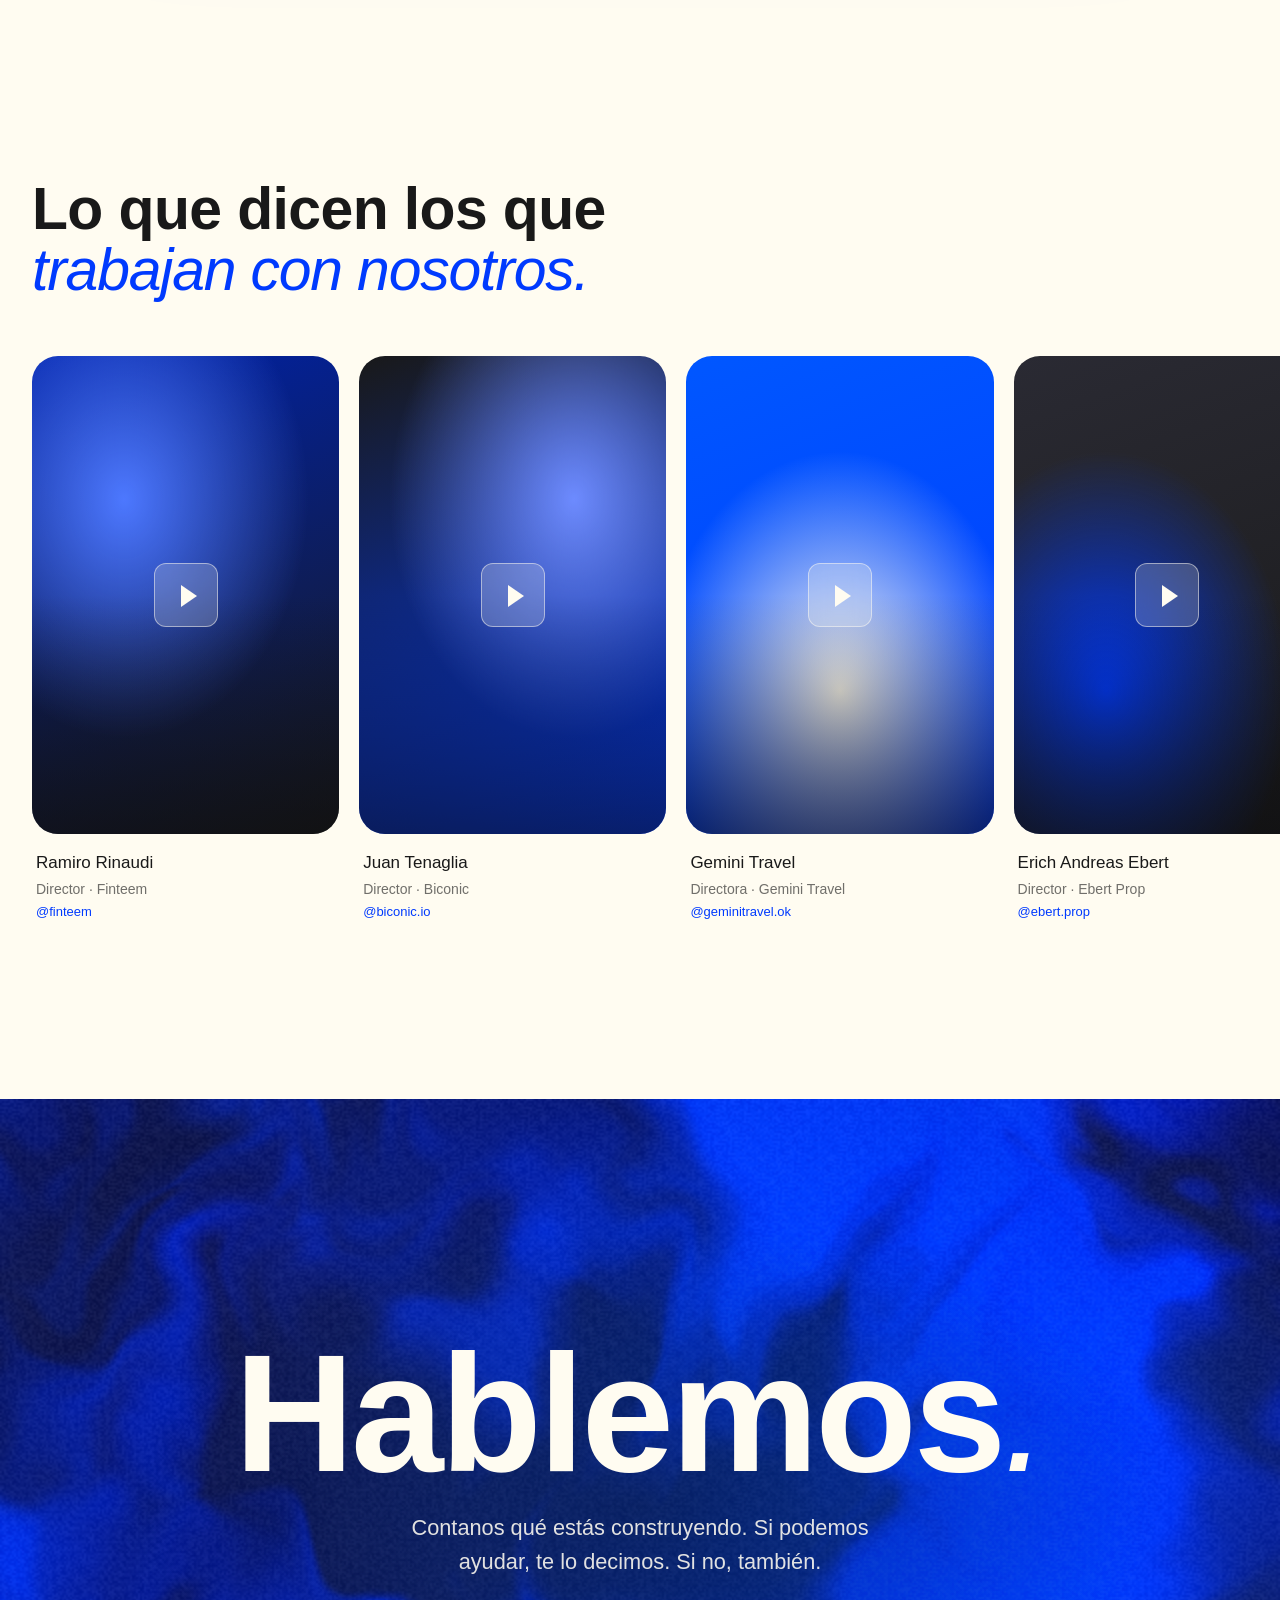
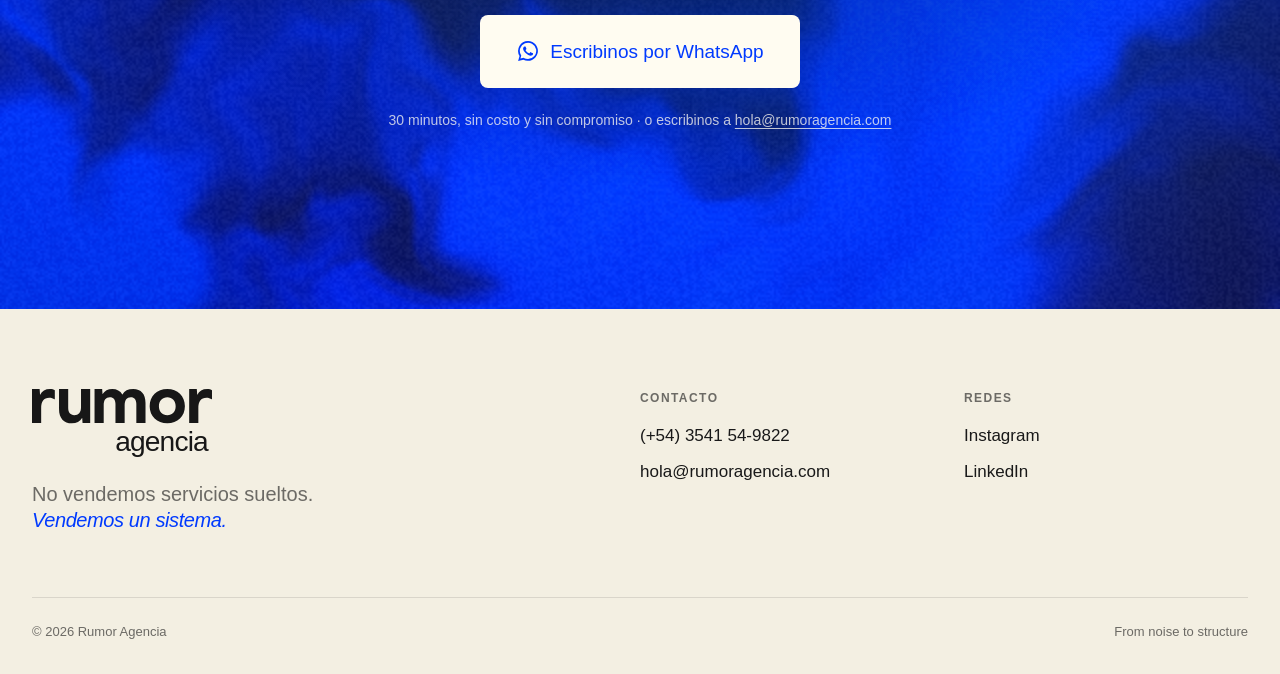
==== commit 35794718: "Reel de trabajos en la web (comprimido a ~7 MB, con portada; sin botón de sonido porque no tiene aud" ====
--- a/landing/index.html
+++ b/landing/index.html
@@ -349,9 +349,9 @@
 <!-- ================= REEL ================= -->
 <section class="reel">
   <div class="reel-frame" id="reelFrame">
-    <!-- Reemplazar assets/reel.mp4 por la recopilación de trabajos (ideal: 20–40 s, 1920×1080, <8 MB) -->
-    <video id="reelVideo" muted loop playsinline preload="metadata" poster="">
-      <source src="assets/reel.mp4" type="video/mp4">
+    <!-- Reel de trabajos: 1920×1080, 24,6 s en loop, sin audio, ~7 MB (H.264 con faststart) -->
+    <video id="reelVideo" autoplay muted loop playsinline preload="metadata" poster="assets/reel-trabajos-poster.jpg">
+      <source src="assets/reel-trabajos.mp4" type="video/mp4">
     </video>
     <div class="reel-placeholder" id="reelPh">
       <canvas class="fx-bg" data-variant="reel"></canvas>
@@ -363,7 +363,6 @@
     <div class="reel-head">
       <h2 class="h2 rv">Lo que hacemos,<br><em>en movimiento.</em></h2>
     </div>
-    <button class="reel-sound" id="reelSound" aria-label="Activar sonido">Sonido off</button>
   </div>
 </section>
 
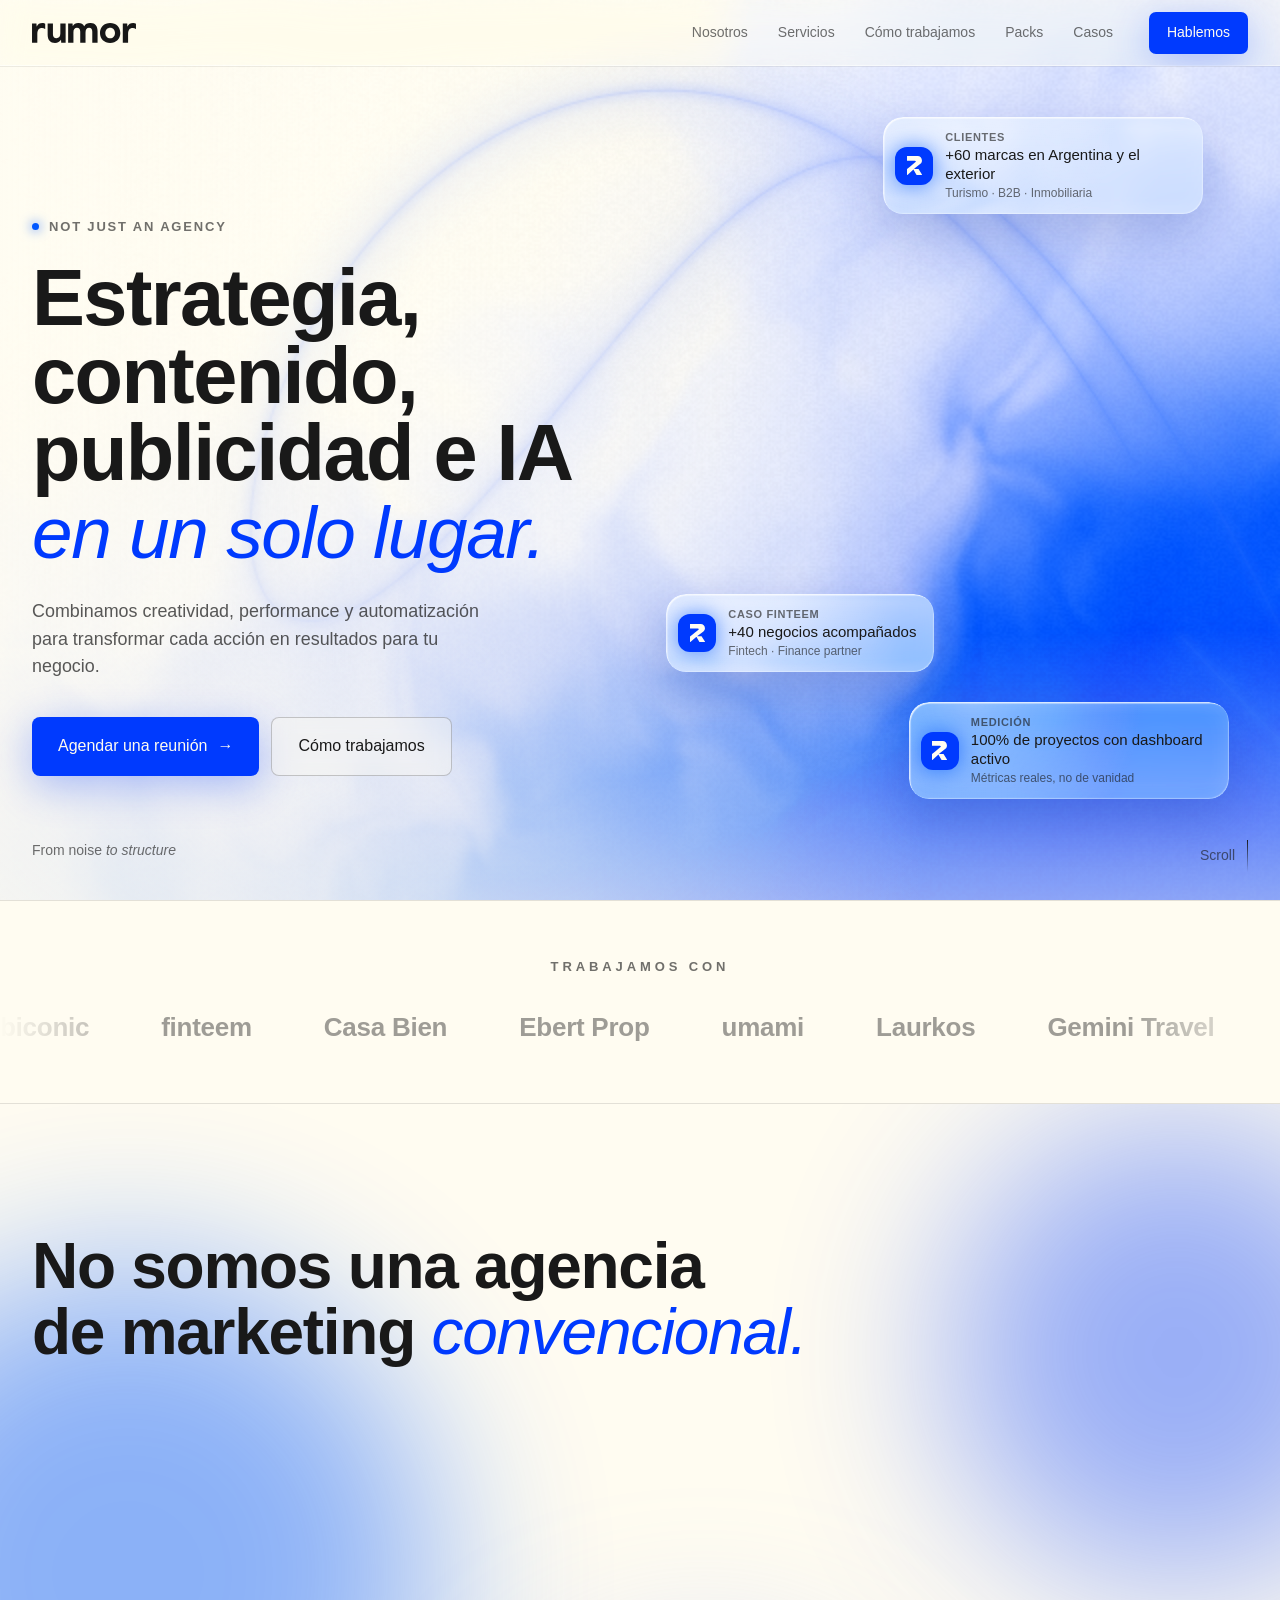
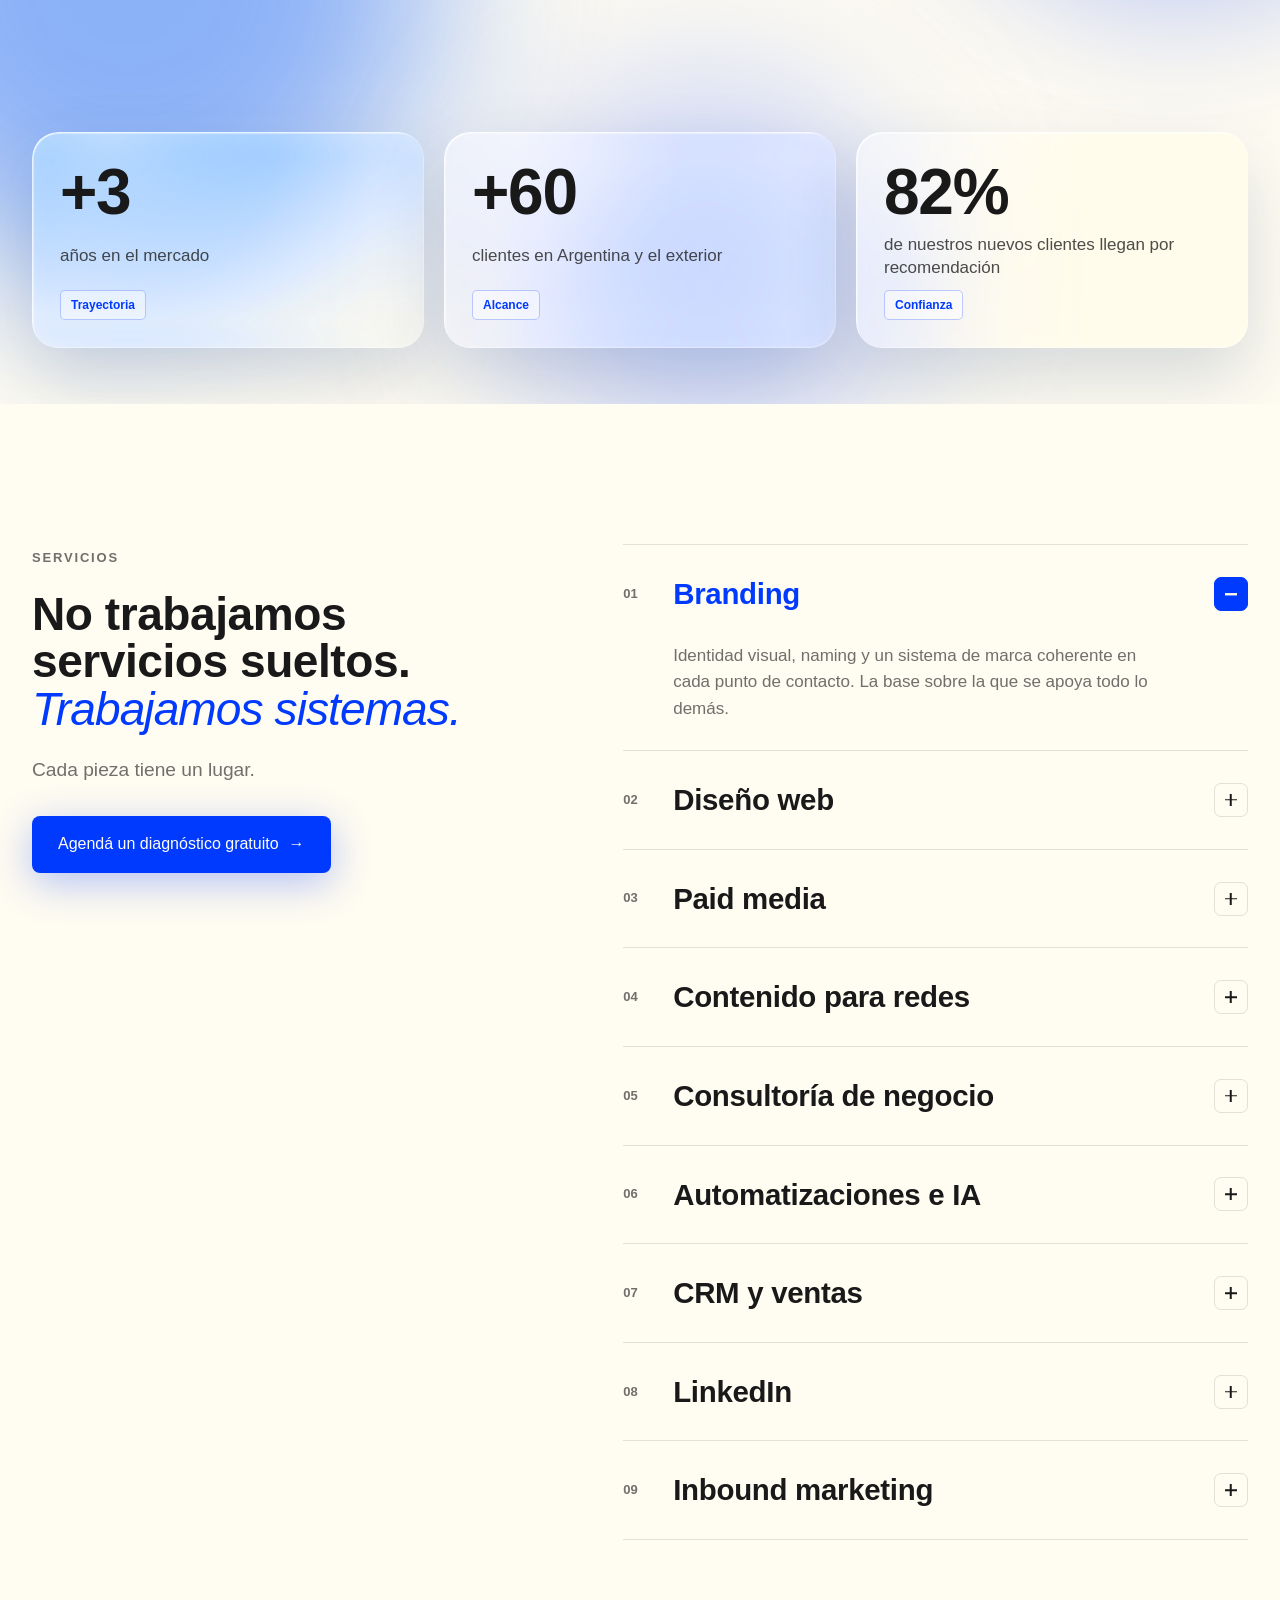
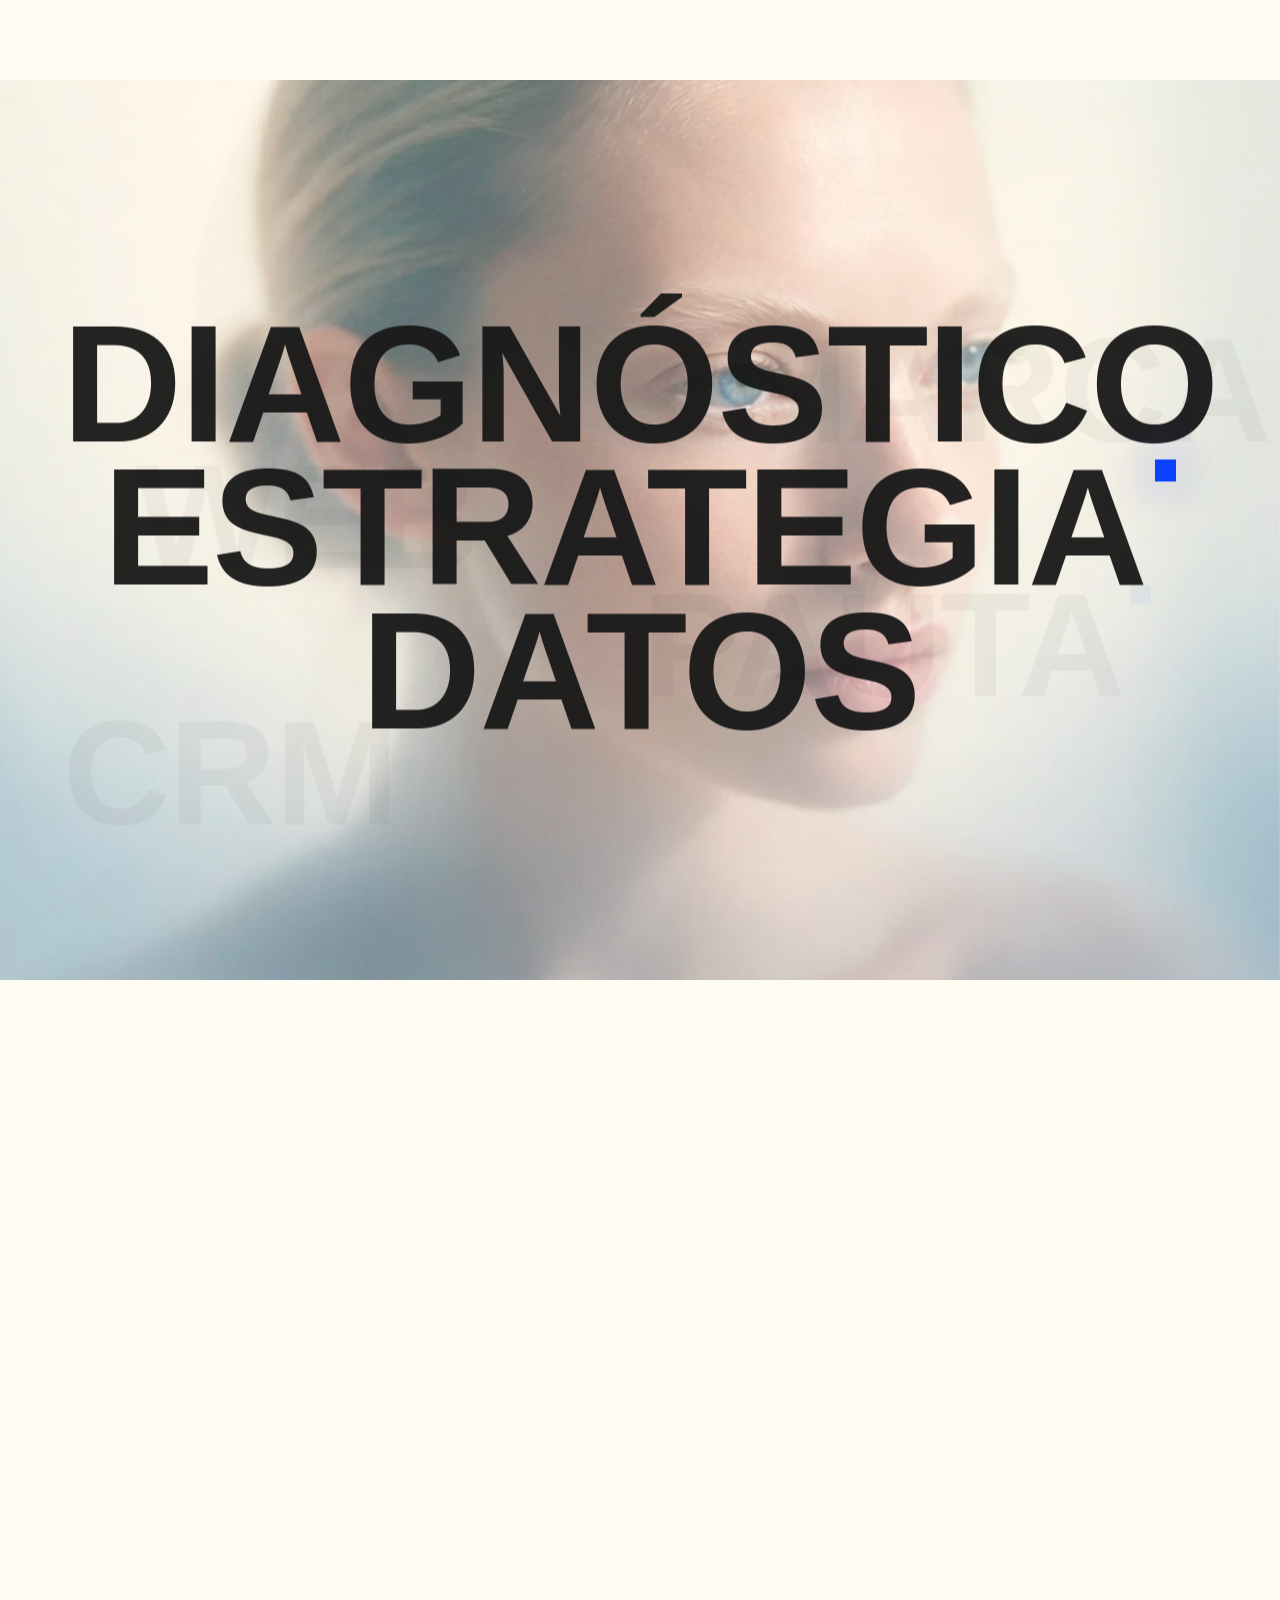
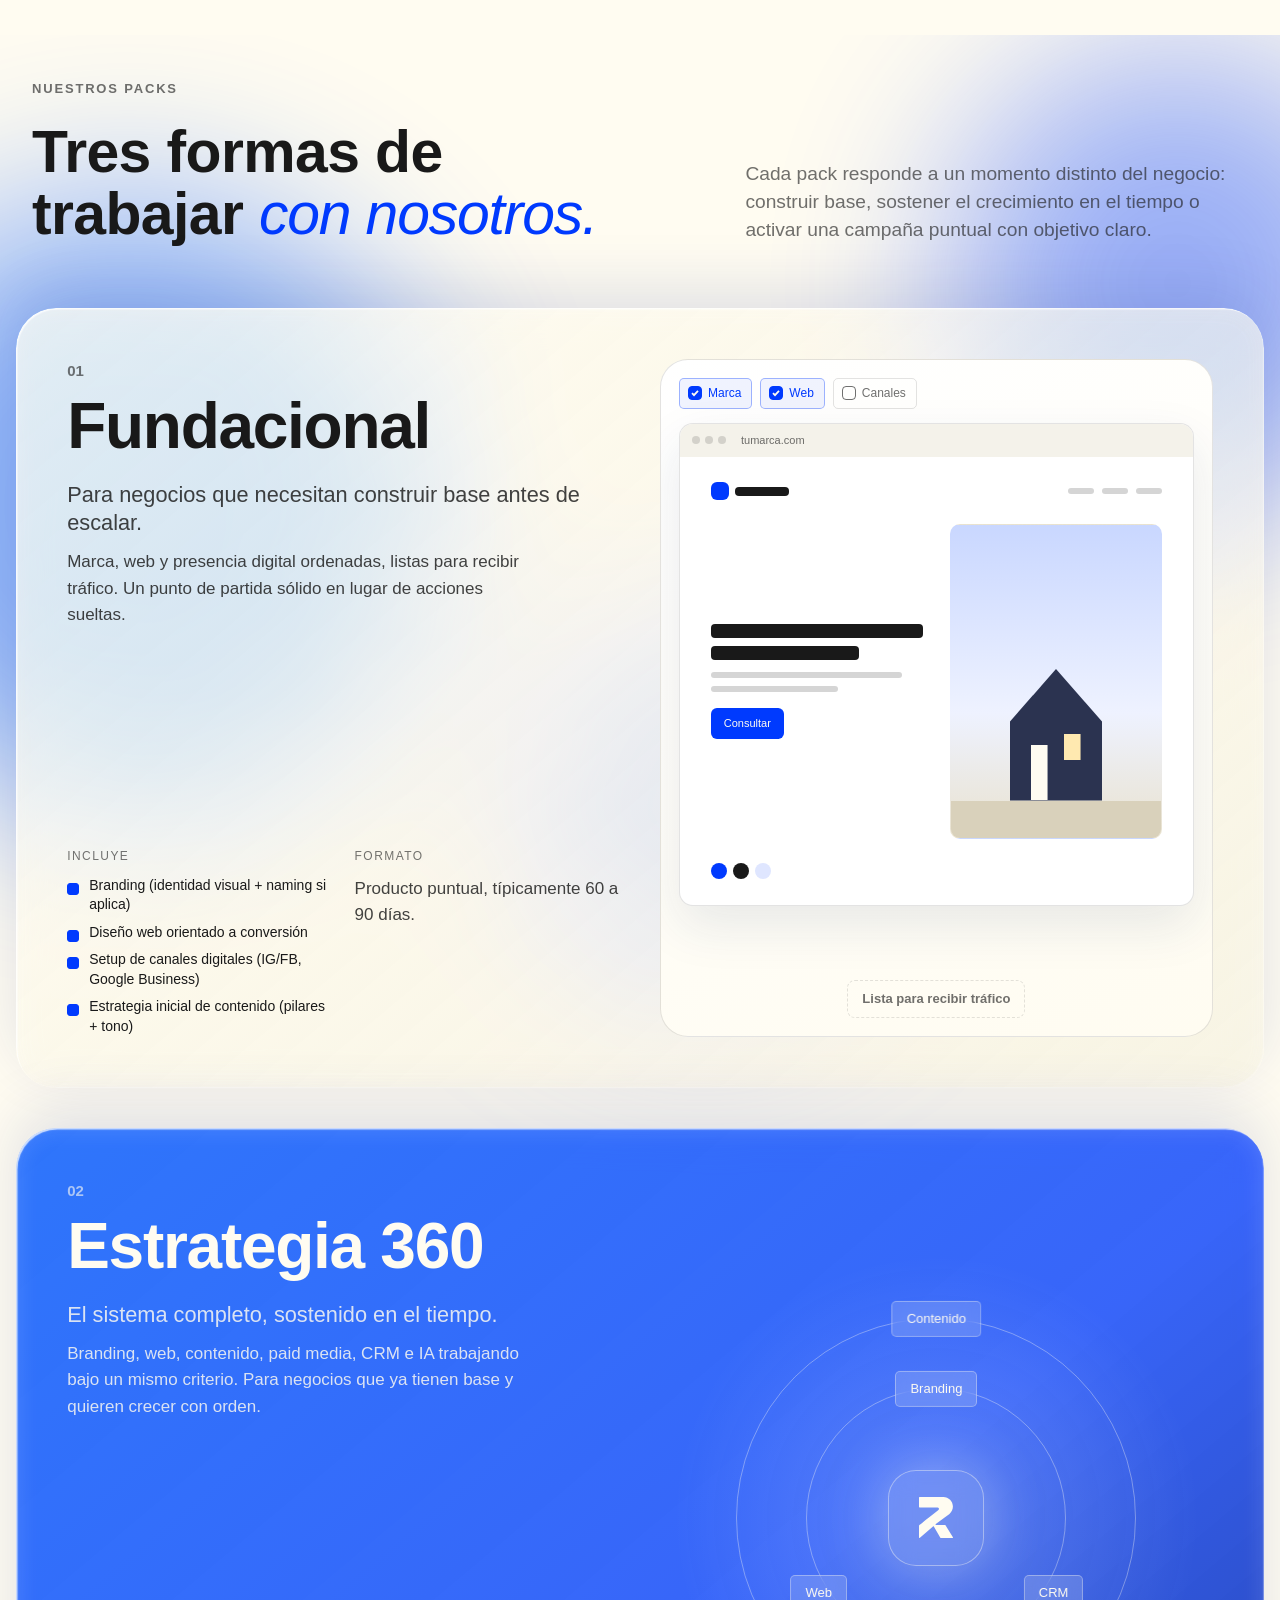
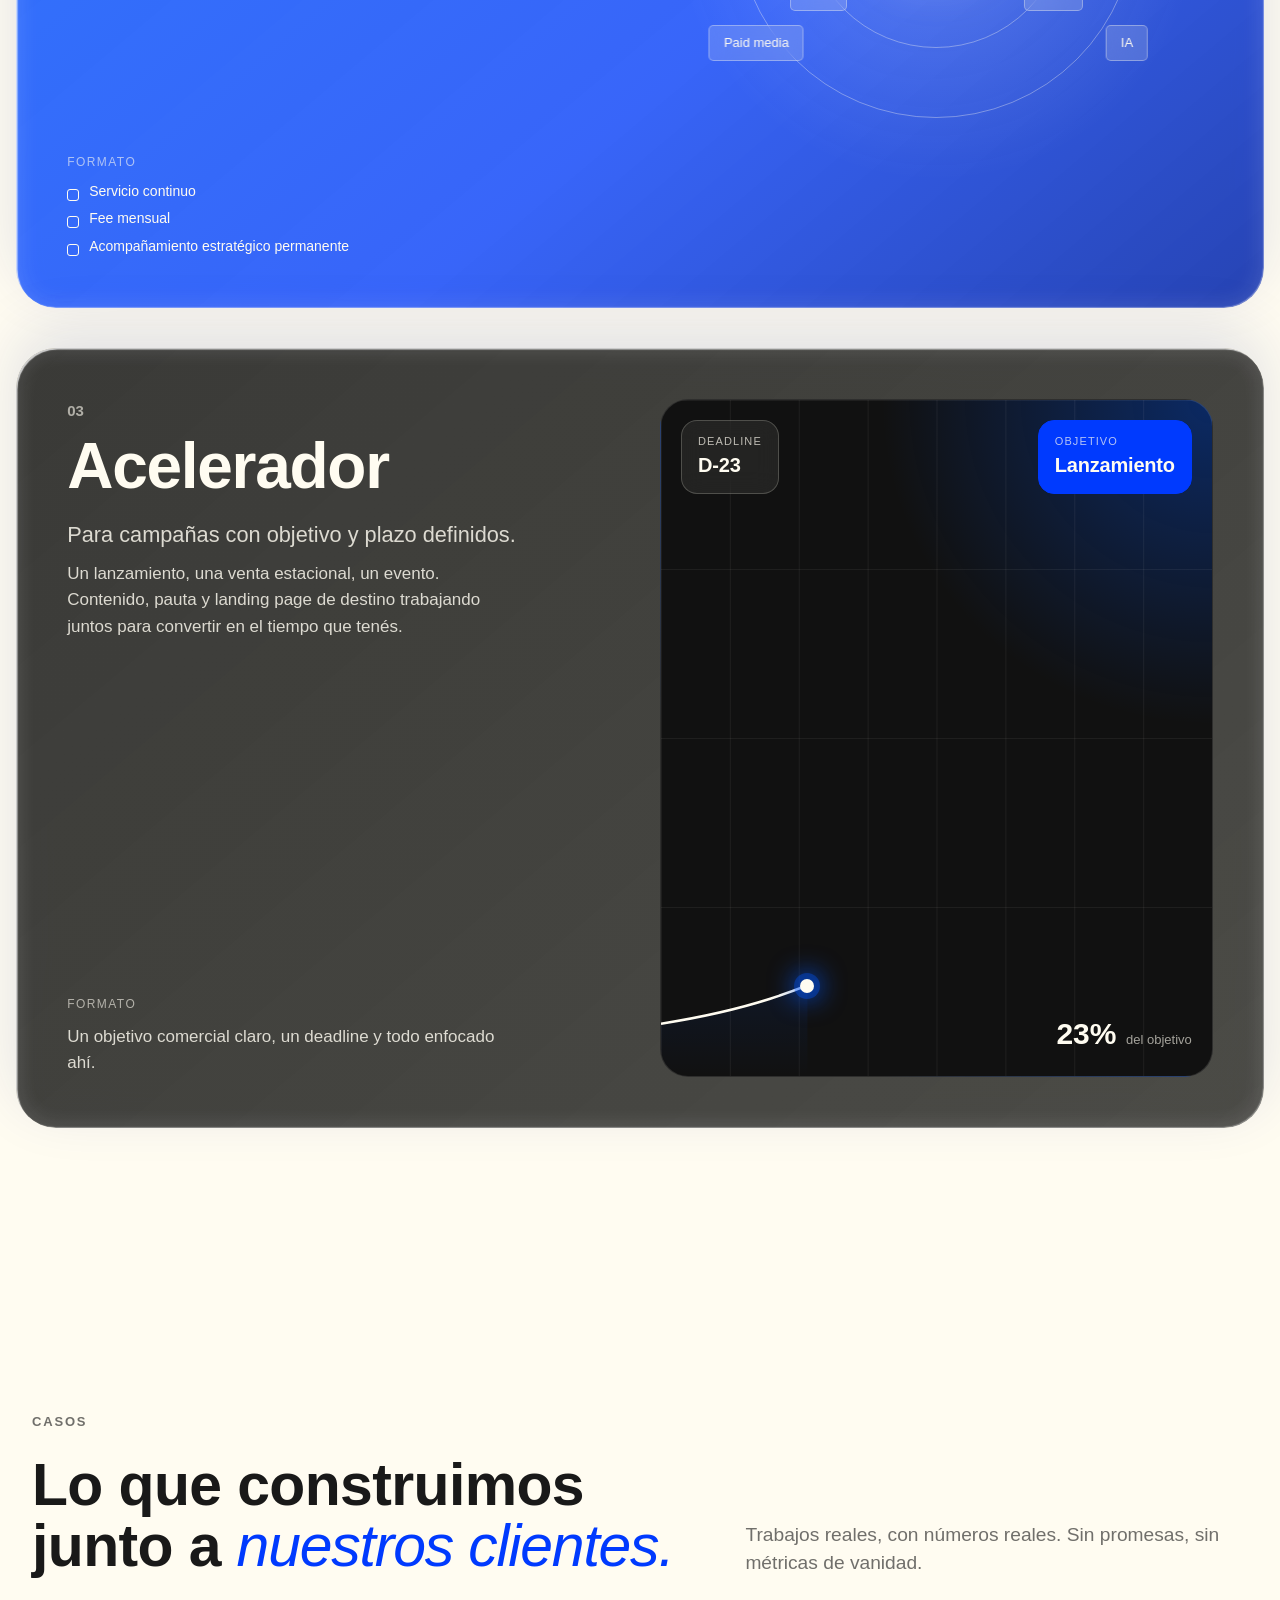
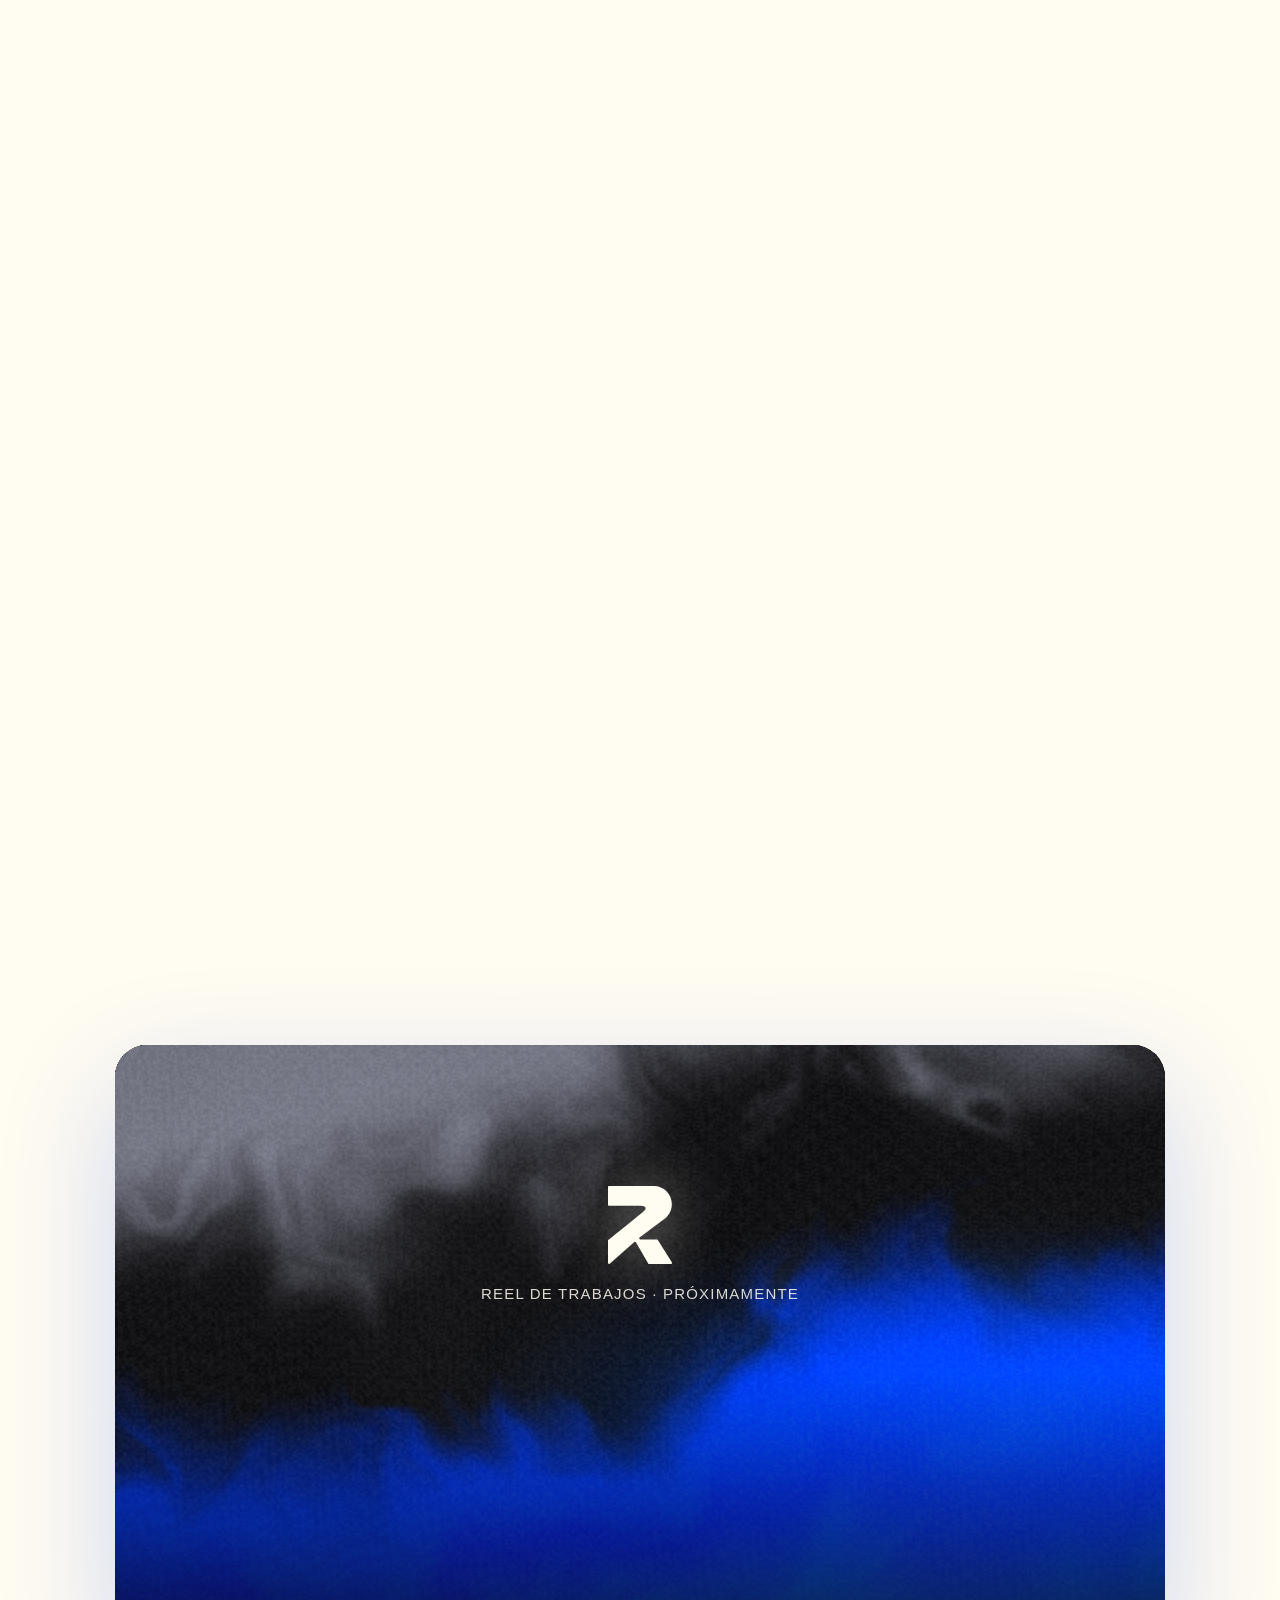
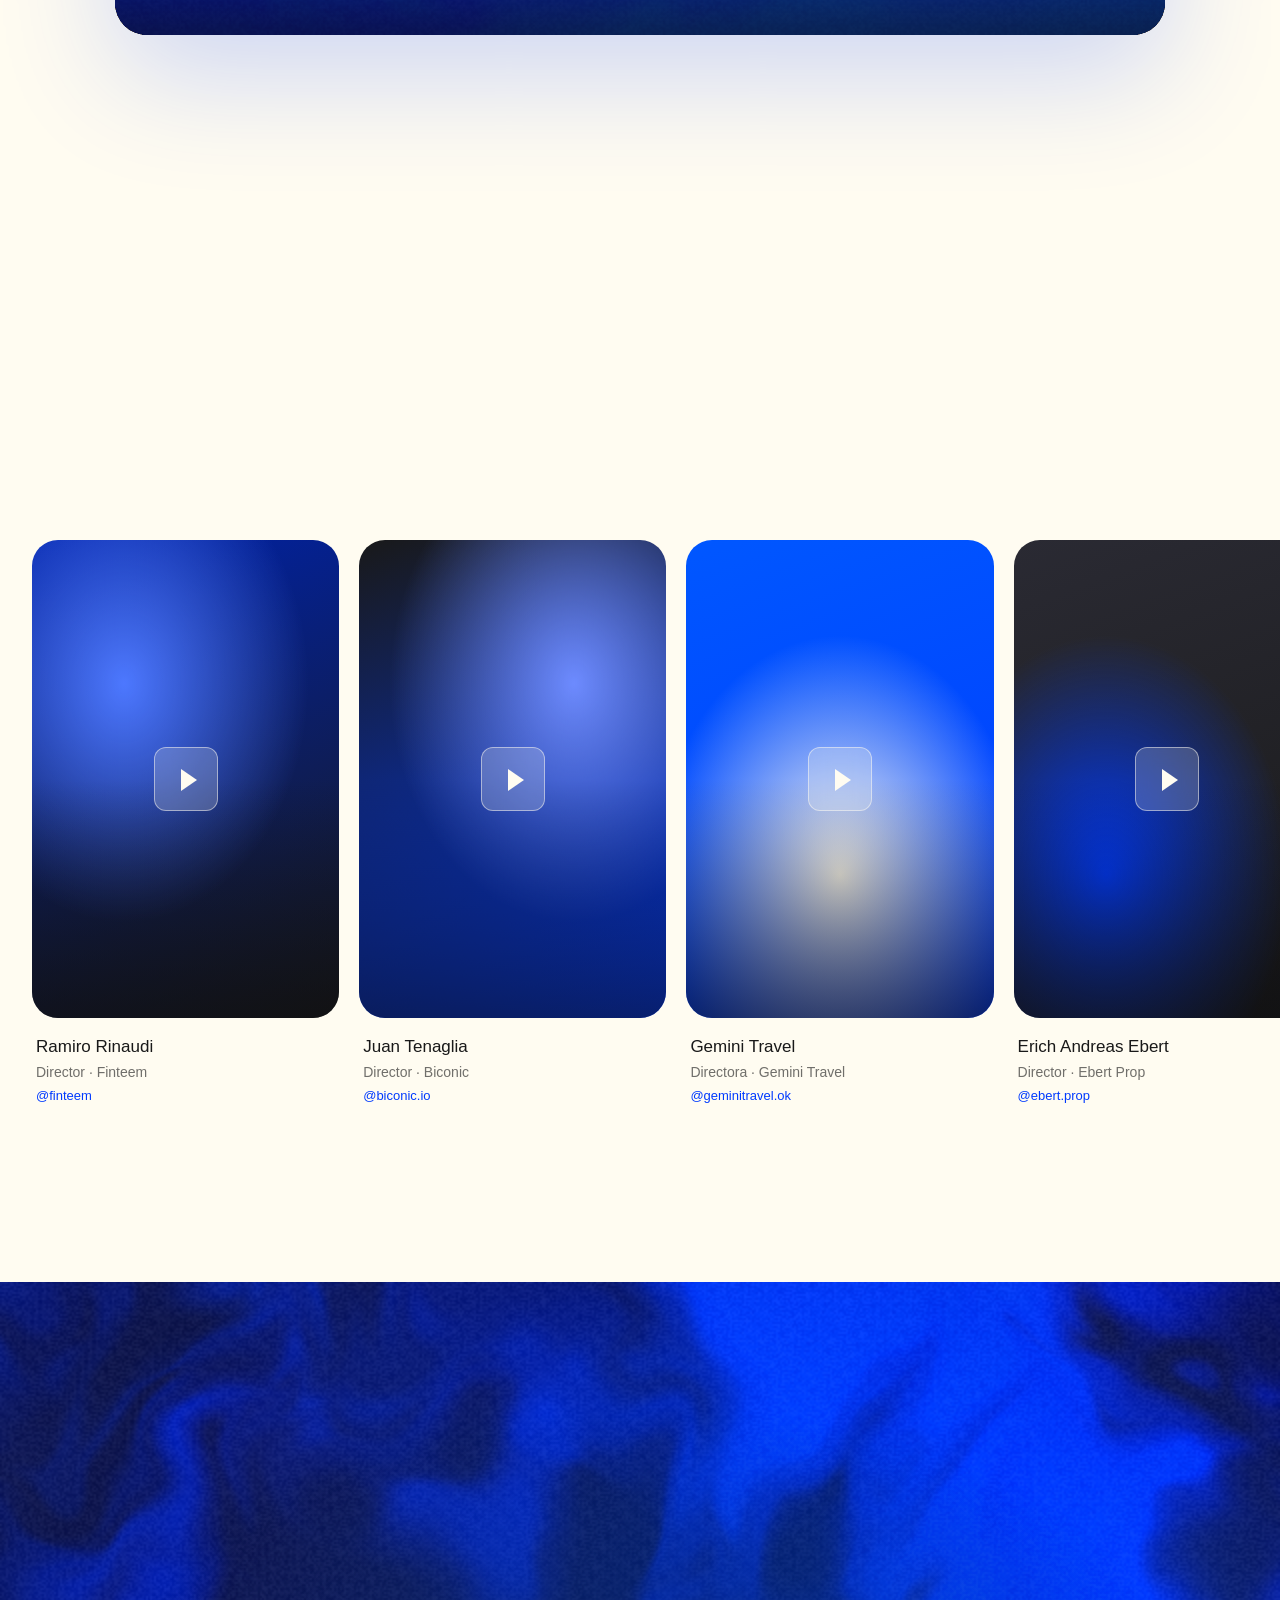
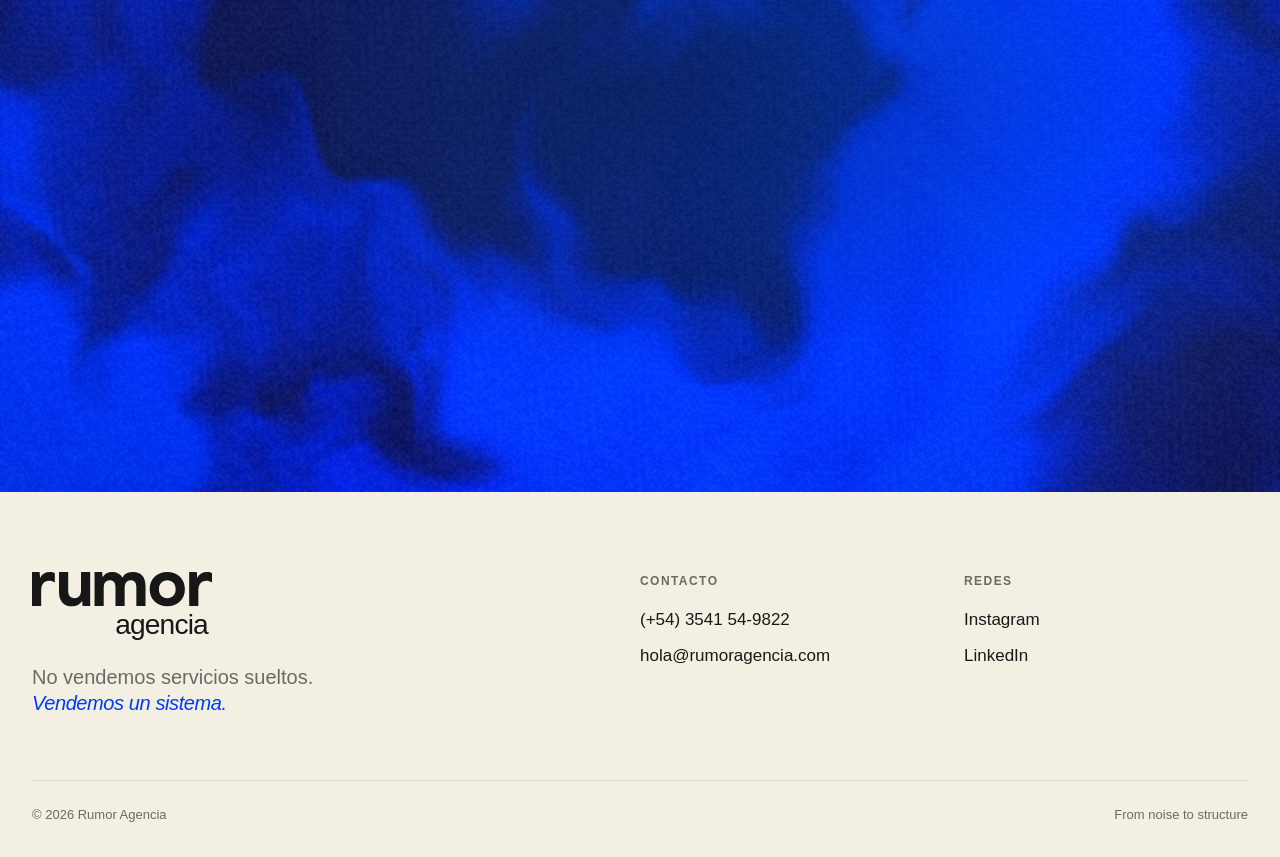
==== commit e2c32534: "Casos: carrusel con Finteem, Tourkess Travel y Ebert Prop; datos pendientes marcados para completar " ====
--- a/landing/index.html
+++ b/landing/index.html
@@ -319,30 +319,99 @@
     <p class="lead rv">Trabajos reales, con números reales. Sin promesas, sin métricas de vanidad.</p>
   </div>
 
-  <div class="wrap">
-    <article class="case rv">
-      <div class="case-copy">
-        <small class="case-cat">Fintech · Finance partner</small>
-        <h3>Neo-Structure:<br><em>escalado 4x en 12 meses.</em></h3>
-        <p>Finteem es un equipo de dirección financiera externa que acompaña a startups y negocios digitales en la toma de decisiones estratégicas. Desde control de burn rate hasta planificación de crecimiento, integra datos, proyección y criterio financiero en un solo sistema.</p>
-        <div class="case-stats">
-          <div><b data-count="40" data-prefix="+">+40</b><small>negocios acompañados</small></div>
-          <div><b data-count="15" data-prefix="+" data-suffix="M€">+15M€</b><small>en flujo financiero analizado</small></div>
-          <div><b data-count="100" data-suffix="%">100%</b><small>de proyectos con dashboard activo</small></div>
-        </div>
-        <a href="#contacto" class="link">Ver caso en detalle <span class="arr">→</span></a>
-      </div>
-      <div class="case-visual">
-        <div class="browser">
-          <div class="browser-bar"><i></i><i></i><i></i><span>finteem.com</span></div>
-          <div class="browser-body">
-            <span class="fin-logo">⟋ finteem</span>
-            <p class="fin-h">ENFOCATE EN CRECER<br><span>NOSOTROS EN TU FINANCE</span></p>
-            <span class="fin-btn">Agendá una llamada</span>
-          </div>
-        </div>
-      </div>
-    </article>
+  <!-- Carrusel de casos. Los datos pendientes están marcados con class="falta" (buscar "falta" para completarlos). -->
+  <div class="wrap cases-wrap rv">
+    <div class="case-tabs" role="tablist" aria-label="Casos">
+      <button class="on" data-i="0" role="tab">Finteem</button>
+      <button data-i="1" role="tab">Tourkess Travel</button>
+      <button data-i="2" role="tab">Ebert Prop</button>
+      <span class="case-nav"><button class="case-prev" aria-label="Caso anterior">←</button><button class="case-next" aria-label="Caso siguiente">→</button></span>
+    </div>
+
+    <div class="case-track" id="caseTrack">
+      <!-- ===== Caso 1 · Finteem ===== -->
+      <article class="case">
+        <div class="case-copy">
+          <small class="case-cat">Fintech · Finance partner</small>
+          <h3>Neo-Structure:<br><em>escalado 4x en 12 meses.</em></h3>
+          <p>Finteem es un equipo de dirección financiera externa que acompaña a startups y negocios digitales en la toma de decisiones estratégicas. Desde control de burn rate hasta planificación de crecimiento, integra datos, proyección y criterio financiero en un solo sistema.</p>
+          <div class="case-stats">
+            <div><b data-count="40" data-prefix="+">+40</b><small>negocios acompañados</small></div>
+            <div><b data-count="15" data-prefix="+" data-suffix="M€">+15M€</b><small>en flujo financiero analizado</small></div>
+            <div><b data-count="100" data-suffix="%">100%</b><small>de proyectos con dashboard activo</small></div>
+          </div>
+          <div class="case-tags"><span class="falta">Servicios que hizo Rumor (ej.: Web · Contenido · Paid media)</span></div>
+          <a href="#contacto" class="link">Ver caso en detalle <span class="arr">→</span></a>
+        </div>
+        <div class="case-visual">
+          <div class="browser">
+            <div class="browser-bar"><i></i><i></i><i></i><span>finteem.com</span></div>
+            <div class="browser-body">
+              <span class="fin-logo">⟋ finteem</span>
+              <p class="fin-h">ENFOCATE EN CRECER<br><span>NOSOTROS EN TU FINANCE</span></p>
+              <span class="fin-btn">Agendá una llamada</span>
+            </div>
+          </div>
+        </div>
+      </article>
+
+      <!-- ===== Caso 2 · Tourkess Travel ===== -->
+      <article class="case">
+        <div class="case-copy">
+          <small class="case-cat">Turismo · IA y automatización</small>
+          <h3>De la reunión de café<br><em>al cotizador con IA.</em></h3>
+          <p>Tourkess Travel es una agencia de turismo que vendía como siempre: por referidos y en reuniones cara a cara. La estamos llevando al mundo digital con IA: un cotizador que arma presupuestos de forma automática y procesos que antes se hacían a mano, hoy automatizados.</p>
+          <div class="case-stats">
+            <div><b><span class="falta">X → Y min</span></b><small>para armar una cotización, antes y ahora</small></div>
+            <div><b><span class="falta">+N</span></b><small>cotizaciones generadas con IA</small></div>
+            <div><b><span class="falta">N h</span></b><small>de trabajo manual ahorradas por semana</small></div>
+          </div>
+          <div class="case-tags"><span>IA</span><span>Automatizaciones</span><span>Cotizador</span><span>Meta Ads</span></div>
+          <a href="#contacto" class="link">Ver caso en detalle <span class="arr">→</span></a>
+        </div>
+        <div class="case-visual cv-tour">
+          <div class="quote-ui">
+            <div class="q-head"><span class="q-ai">IA</span><b>Cotizador</b><small>Tourkess Travel</small></div>
+            <div class="q-field"><small>Destino</small><span>Brasil · Florianópolis</span></div>
+            <div class="q-row">
+              <div class="q-field"><small>Fechas</small><span>10 noches</span></div>
+              <div class="q-field"><small>Pasajeros</small><span>2 adultos</span></div>
+            </div>
+            <div class="q-result"><small>Cotización lista en</small><b><span class="falta">N seg</span></b><span class="q-btn">Enviar por WhatsApp</span></div>
+          </div>
+          <span class="falta falta-visual">Falta: captura real del cotizador</span>
+        </div>
+      </article>
+
+      <!-- ===== Caso 3 · Ebert Prop ===== -->
+      <article class="case">
+        <div class="case-copy">
+          <small class="case-cat">Inmobiliaria · Villa Carlos Paz</small>
+          <h3>Un mes para vender.<br><em>Vendido en ese mes.</em></h3>
+          <p>Ebert Prop es una inmobiliaria de Villa Carlos Paz que acompañamos desde cero: branding, web e Instagram. Cuando nos dieron un ultimátum para vender un departamento en un mes, lo vendimos dentro del plazo. Hoy cada casa de lujo tiene su propia landing y una estrategia en Meta pensada para venderla.</p>
+          <div class="case-stats">
+            <div><b><span class="falta">+N</span></b><small>alquileres concretados</small></div>
+            <div><b><span class="falta">+N</span></b><small>propiedades captadas para alquilar o vender</small></div>
+            <div><b>30 días</b><small>plazo para vender un departamento: cumplido</small></div>
+          </div>
+          <div class="case-tags"><span>Branding</span><span>Web</span><span>Instagram</span><span>Landings</span><span>Meta Ads</span></div>
+          <a href="#contacto" class="link">Ver caso en detalle <span class="arr">→</span></a>
+        </div>
+        <div class="case-visual cv-ebert">
+          <div class="browser">
+            <div class="browser-bar"><i></i><i></i><i></i><span>ebertprop.com.ar/casa-de-categoria-villa-del-lago</span></div>
+            <div class="eb-body">
+              <div class="eb-img"></div>
+              <div class="eb-copy"><small>Villa del Lago · Carlos Paz</small><b>Casa de categoría</b><span class="eb-btn">Consultar por WhatsApp</span></div>
+            </div>
+          </div>
+          <div class="eb-ad"><span class="eb-meta">Meta</span>Anuncio → landing de la casa</div>
+          <span class="falta falta-visual">Falta: captura real de la web y la landing</span>
+        </div>
+      </article>
+    </div>
+
+    <div class="case-dots" aria-hidden="true"><i class="on"></i><i></i><i></i></div>
   </div>
 </section>
 
--- a/landing/styles.css
+++ b/landing/styles.css
@@ -491,7 +491,65 @@
 .fin-h { font-family: var(--display); font-weight: 900; font-size: clamp(18px, 2.2vw, 28px); line-height: 1.1; letter-spacing: -.01em; color: #fff; }
 .fin-h span { color: #c6ff3d; }
 .fin-btn { font-size: 12px; padding: 8px 14px; border-radius: 8px; background: #c6ff3d; color: #0c1222; font-weight: 600; }
-@media (max-width: 960px) { .case { grid-template-columns: 1fr; } .case-visual { min-height: 320px; } .cases { padding: 96px 0; } }
+/* Carrusel de casos */
+.case-tabs { display: flex; align-items: center; gap: 8px; flex-wrap: wrap; margin-bottom: 18px; }
+.case-tabs > button { padding: 10px 16px; border-radius: var(--r-btn); border: 1px solid var(--line-l); font-size: 14px; color: var(--muted-l); transition: all .3s; }
+.case-tabs > button:hover { color: var(--blue); border-color: rgba(0, 58, 254, .35); }
+.case-tabs > button.on { background: var(--black); border-color: var(--black); color: var(--cream); }
+.case-nav { margin-left: auto; display: flex; gap: 8px; }
+.case-nav button { width: 42px; height: 42px; border-radius: var(--r-btn); border: 1px solid var(--line-l); font-size: 18px; transition: all .3s; }
+.case-nav button:hover { background: var(--blue); border-color: var(--blue); color: var(--cream); }
+.case-track { display: flex; gap: 24px; overflow-x: auto; scroll-snap-type: x mandatory; scrollbar-width: none; padding-bottom: 40px; margin-bottom: -40px; }
+.case-track::-webkit-scrollbar { display: none; }
+.case-track > .case { flex: 0 0 100%; scroll-snap-align: start; }
+.case-dots { display: flex; justify-content: center; gap: 8px; margin-top: 22px; }
+.case-dots i { width: 8px; height: 8px; border-radius: 3px; background: rgba(25, 25, 25, .18); transition: all .4s var(--ease); }
+.case-dots i.on { width: 26px; background: var(--blue); }
+.case-tags { display: flex; flex-wrap: wrap; gap: 6px; }
+.case-tags span:not(.falta) { font-size: 12px; padding: 5px 10px; border-radius: var(--r-tag); color: var(--blue); border: 1px solid rgba(0, 58, 254, .25); }
+.case .link { margin-top: auto; }
+
+/* Datos pendientes: bien visibles para completar (buscar class="falta") */
+.falta { display: inline-block; font-family: var(--sans); font-size: 13px; font-weight: 700; letter-spacing: 0; line-height: 1.3; color: #8a5a00;
+  background: #fff4cc; border: 1.5px dashed #e0a800; border-radius: 6px; padding: 4px 8px; }
+.case-stats b .falta { font-size: 15px; }
+.falta-visual { position: absolute; z-index: 3; left: 16px; bottom: 16px; }
+
+/* Visual Tourkess: interfaz del cotizador */
+.cv-tour { background: #0f2230; }
+.cv-tour::before { background: radial-gradient(45% 45% at 75% 25%, rgba(255, 170, 80, .3), transparent 70%), radial-gradient(50% 50% at 20% 85%, rgba(0, 160, 180, .35), transparent 70%); }
+.quote-ui { position: relative; width: 100%; max-width: 380px; display: grid; gap: 10px; padding: 18px; border-radius: 18px; color: #fff;
+  background: rgba(255, 255, 255, .08); border: 1px solid rgba(255, 255, 255, .16); backdrop-filter: blur(12px); box-shadow: 0 40px 80px rgba(0, 0, 0, .4); }
+.q-head { display: flex; align-items: center; gap: 10px; margin-bottom: 4px; }
+.q-head b { font-size: 15px; } .q-head small { margin-left: auto; font-size: 11px; opacity: .6; }
+.q-ai { font-size: 11px; font-weight: 700; padding: 4px 7px; border-radius: 5px; background: #ffaa50; color: #0f2230; }
+.q-row { display: grid; grid-template-columns: 1fr 1fr; gap: 10px; }
+.q-field { display: grid; gap: 2px; padding: 10px 12px; border-radius: 10px; background: rgba(255, 255, 255, .06); border: 1px solid rgba(255, 255, 255, .1); }
+.q-field small { font-size: 10px; text-transform: uppercase; letter-spacing: .08em; opacity: .55; } .q-field span { font-size: 14px; }
+.q-result { display: grid; gap: 6px; justify-items: start; padding: 14px; border-radius: 12px; background: rgba(255, 170, 80, .14); border: 1px solid rgba(255, 170, 80, .4); }
+.q-result small { font-size: 11px; opacity: .7; }
+.q-btn { margin-top: 4px; font-size: 12px; font-weight: 700; padding: 8px 12px; border-radius: 7px; background: #ffaa50; color: #0f2230; }
+
+/* Visual Ebert Prop: landing de casa de lujo + anuncio de Meta */
+.cv-ebert { background: #1c1a17; }
+.cv-ebert::before { background: radial-gradient(45% 45% at 70% 30%, rgba(214, 185, 130, .28), transparent 70%), radial-gradient(50% 50% at 20% 90%, rgba(0, 87, 255, .3), transparent 70%); }
+.cv-ebert .browser { background: #f7f3ea; }
+.cv-ebert .browser-bar span { color: rgba(25, 25, 25, .5); white-space: nowrap; overflow: hidden; text-overflow: ellipsis; }
+.cv-ebert .browser-bar { background: #ebe5d8; } .cv-ebert .browser-bar i { background: rgba(25, 25, 25, .18); }
+.eb-body { position: relative; }
+.eb-img { height: 190px; background: linear-gradient(180deg, #b9c7d9, #e8dcc4 70%, #c9b58e); position: relative; }
+.eb-img::after { content: ""; position: absolute; left: 30%; right: 22%; bottom: 0; height: 58%; background:
+  linear-gradient(#f7e7b5, #f7e7b5) 20% 70% / 16% 30% no-repeat, linear-gradient(#f7e7b5, #f7e7b5) 62% 70% / 26% 30% no-repeat, #2a2621;
+  clip-path: polygon(0 30%, 60% 0, 100% 22%, 100% 100%, 0 100%); }
+.eb-copy { display: grid; gap: 4px; justify-items: start; padding: 16px 18px 20px; color: #1c1a17; }
+.eb-copy small { font-size: 10px; text-transform: uppercase; letter-spacing: .12em; color: #8a7a5c; }
+.eb-copy b { font-family: var(--display); font-weight: 900; font-size: 22px; }
+.eb-btn { margin-top: 8px; font-size: 12px; font-weight: 700; padding: 8px 12px; border-radius: 7px; background: #1c1a17; color: #f7f3ea; }
+.eb-ad { position: absolute; z-index: 2; right: 20px; top: 20px; display: flex; align-items: center; gap: 8px; font-size: 12px; color: #fff;
+  padding: 8px 12px 8px 8px; border-radius: 10px; background: rgba(255, 255, 255, .1); border: 1px solid rgba(255, 255, 255, .2); backdrop-filter: blur(10px); }
+.eb-meta { font-weight: 700; font-size: 11px; padding: 4px 7px; border-radius: 5px; background: #0866ff; }
+
+@media (max-width: 960px) { .case { grid-template-columns: 1fr; } .case-visual { min-height: 320px; } .cases { padding: 96px 0; } .case-nav { margin-left: 0; } }
 @media (max-width: 520px) { .case-stats { grid-template-columns: 1fr; } }
 
 /* ---------- Testimonios ---------- */
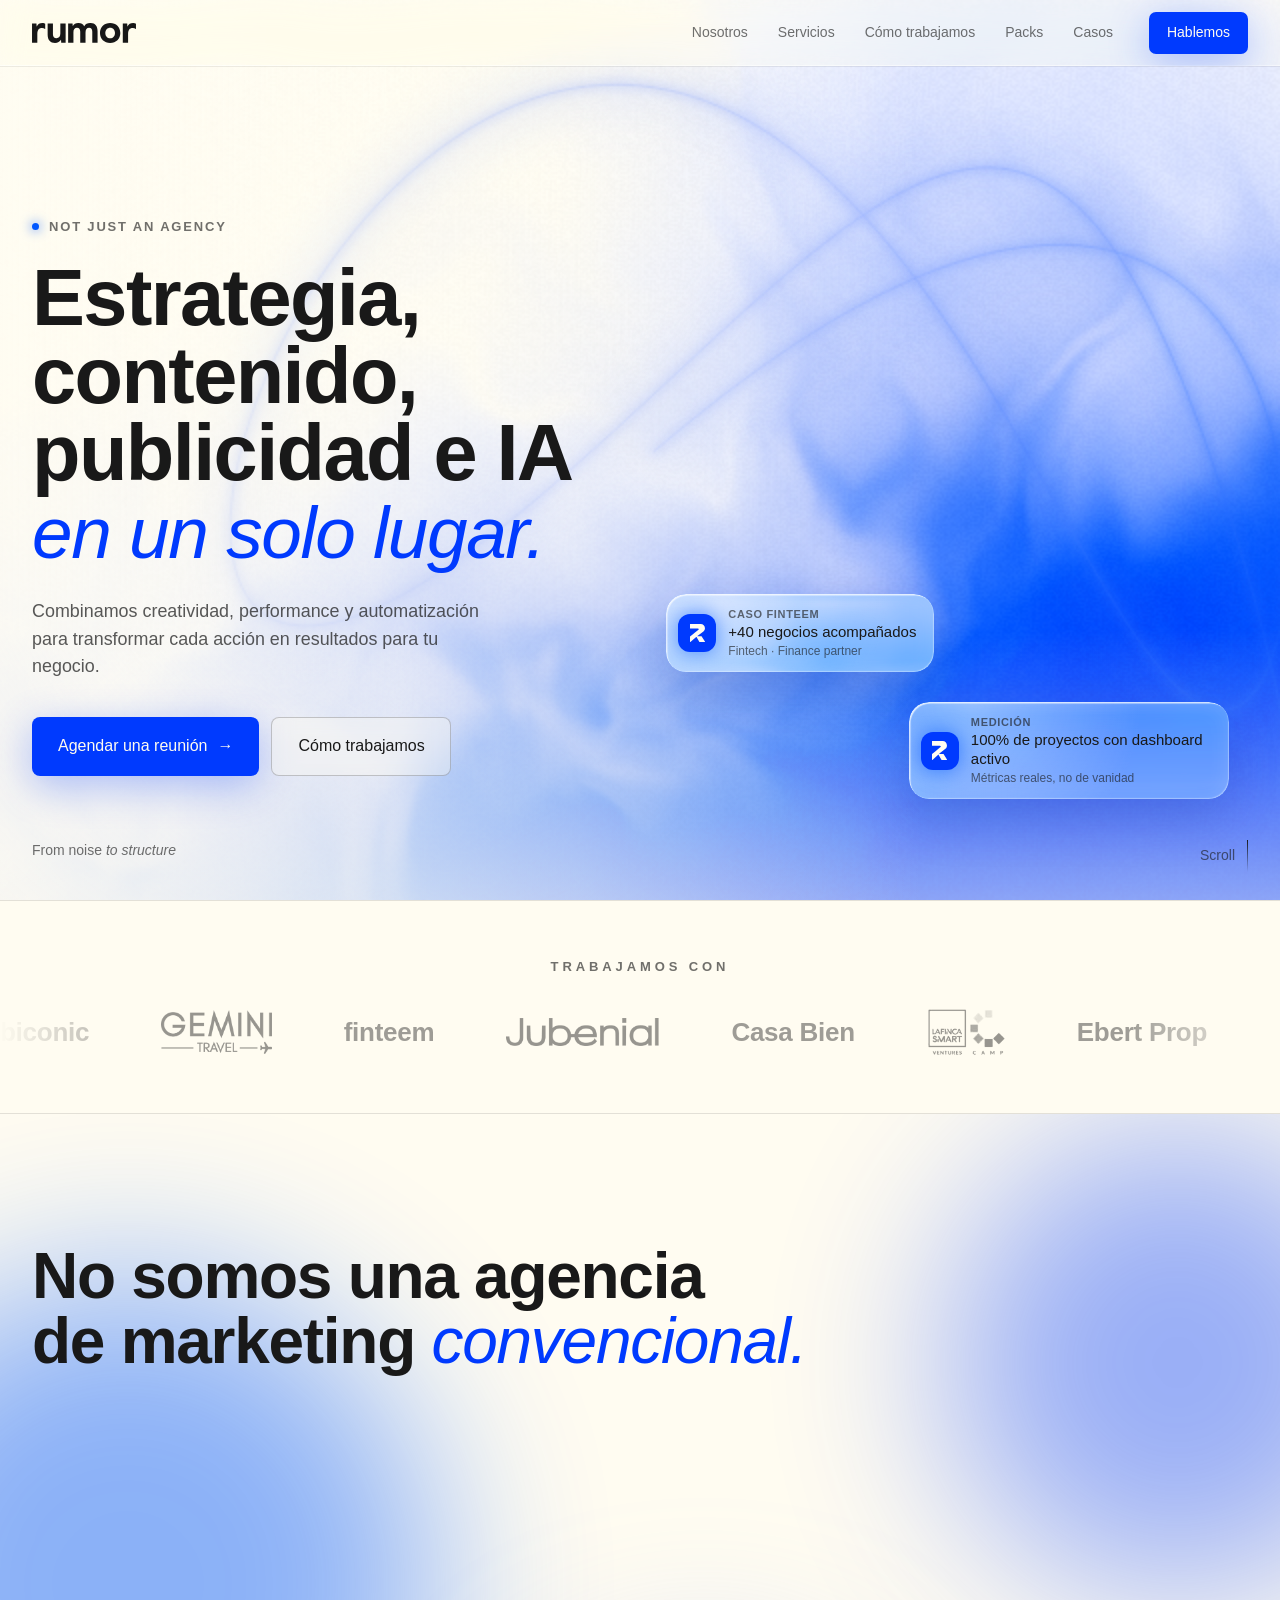
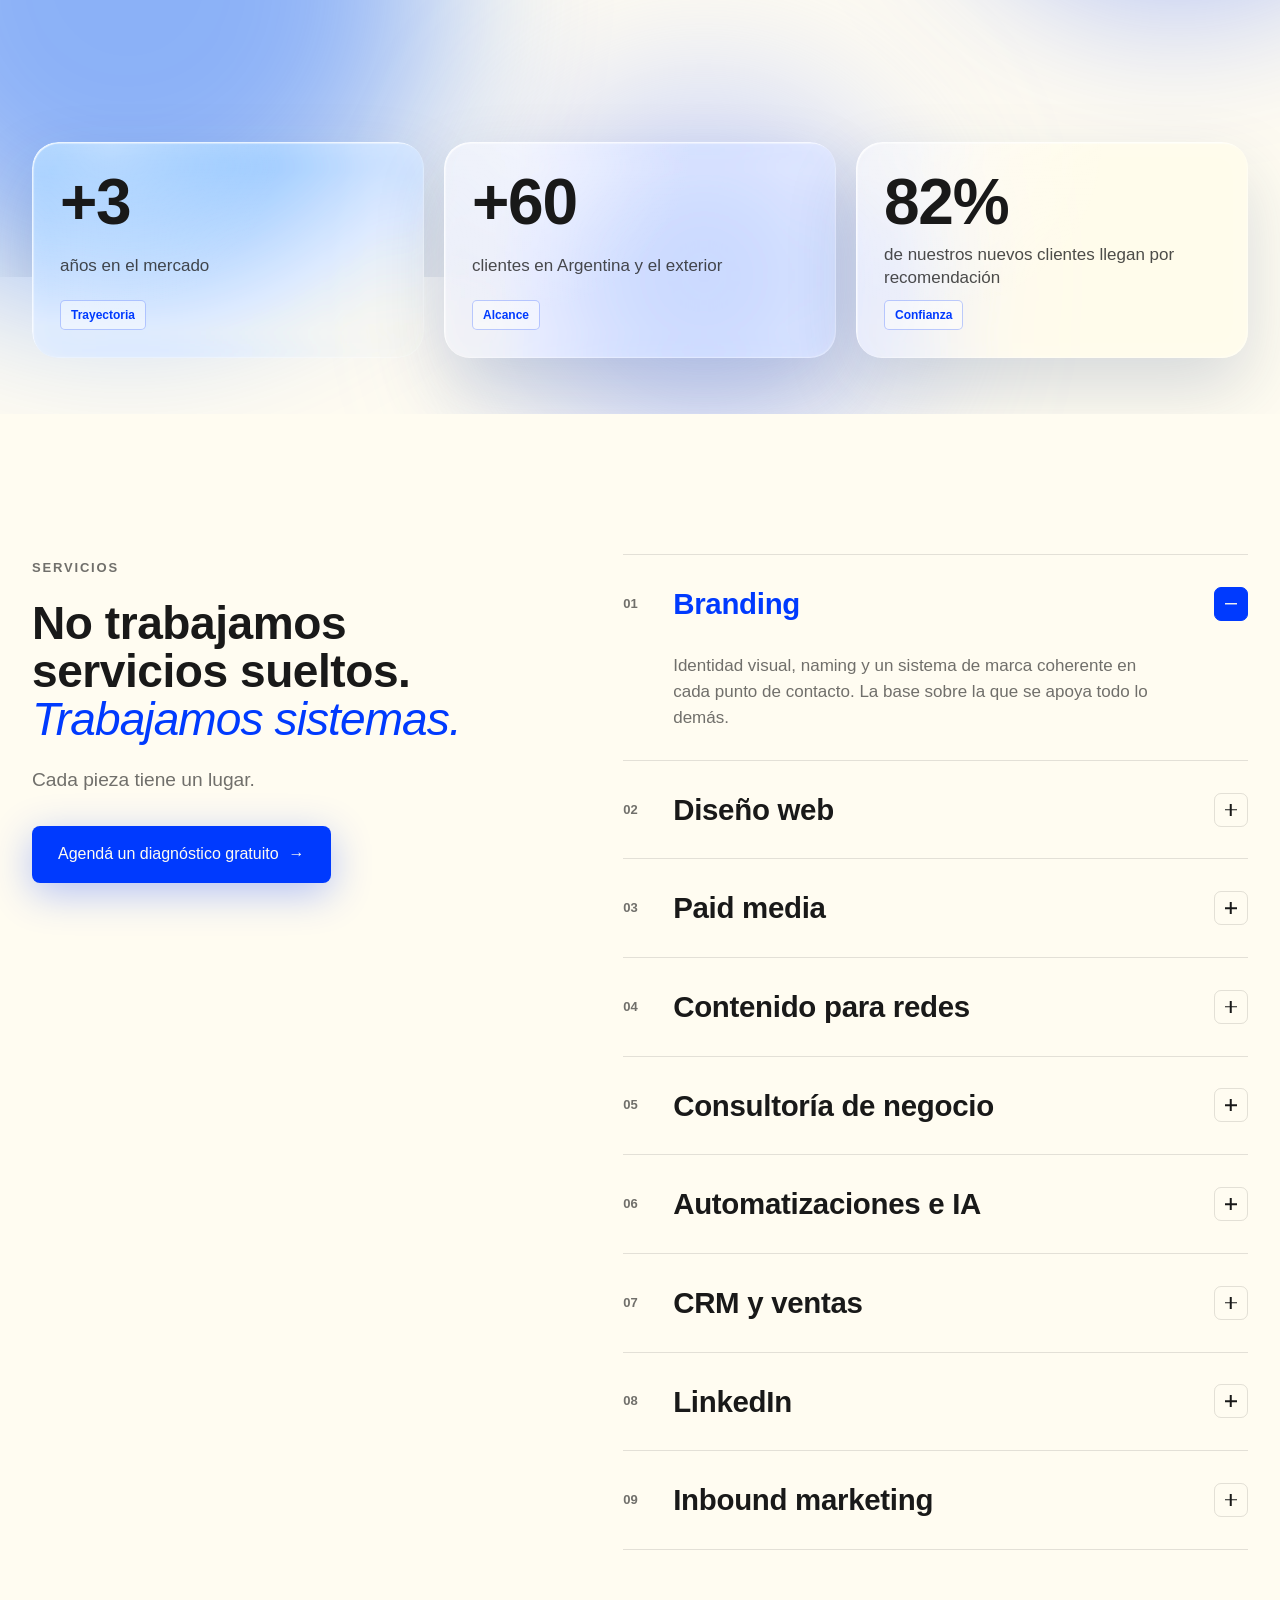
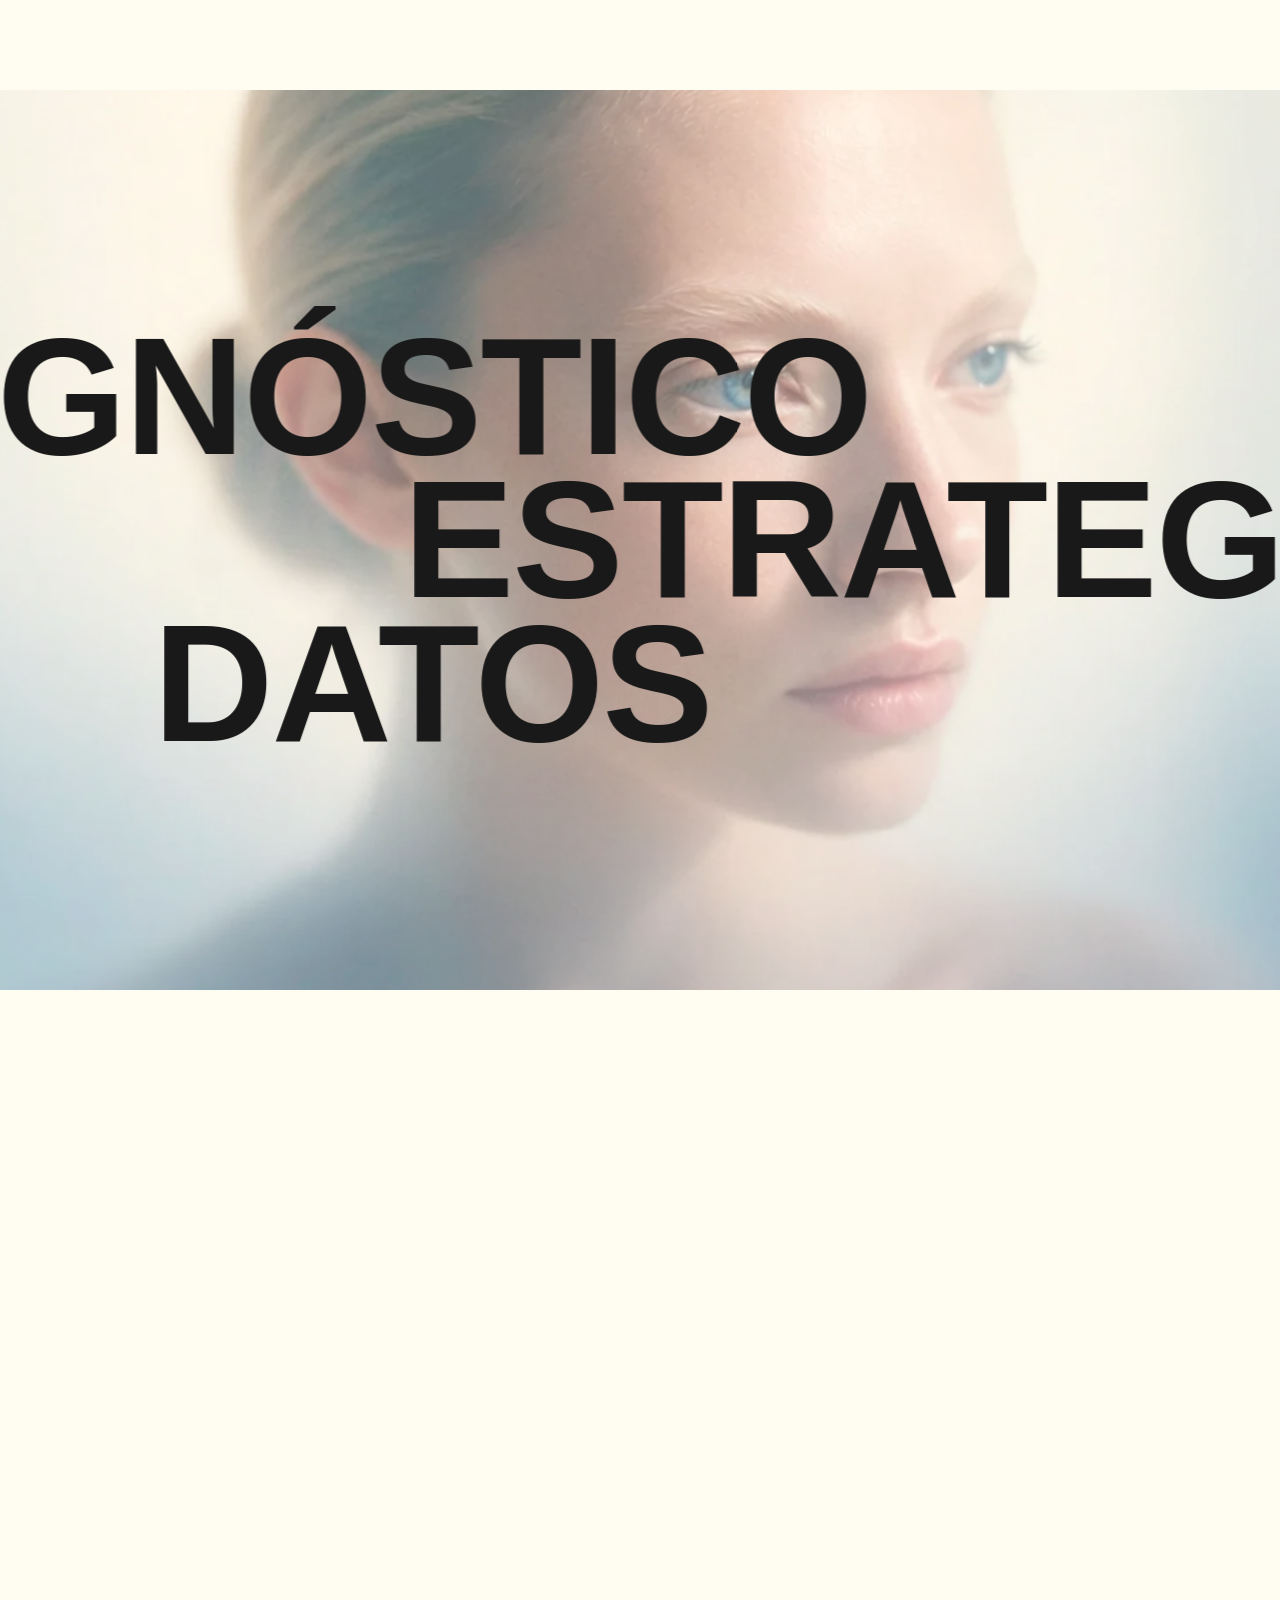
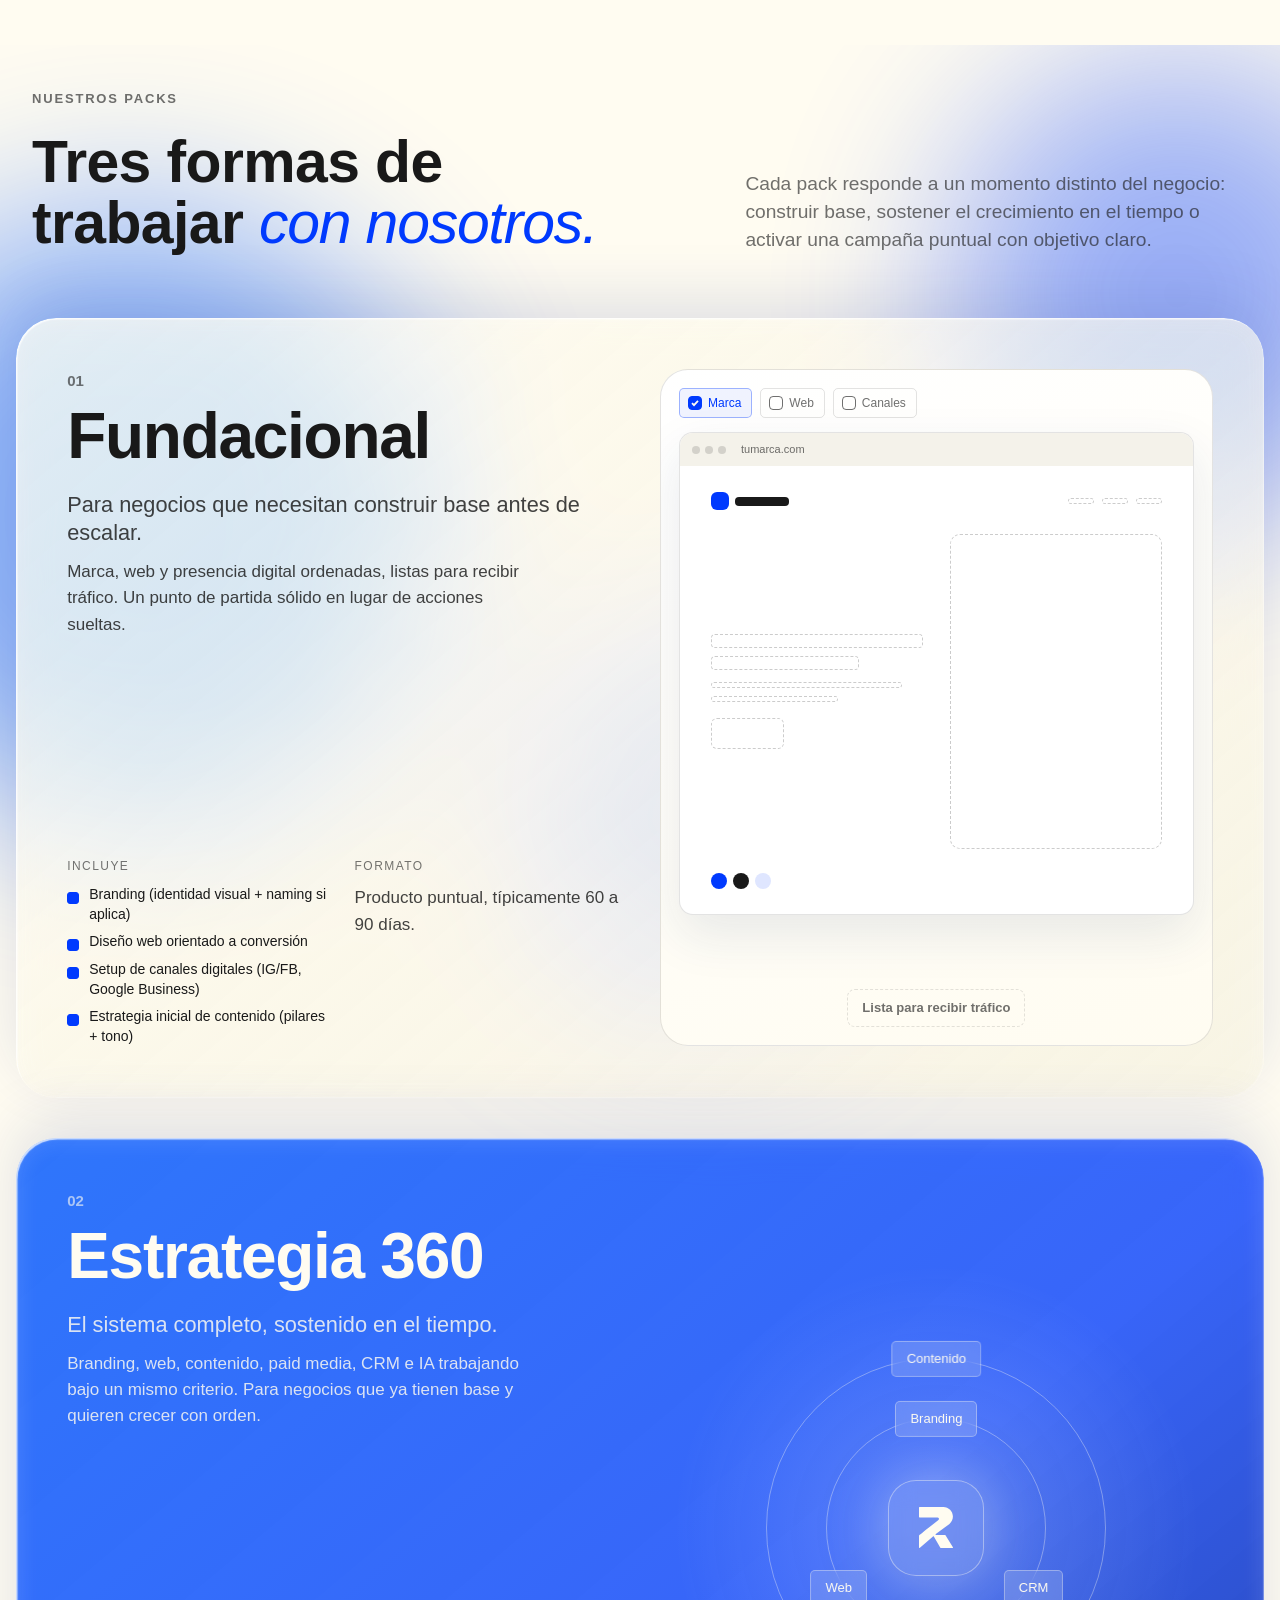
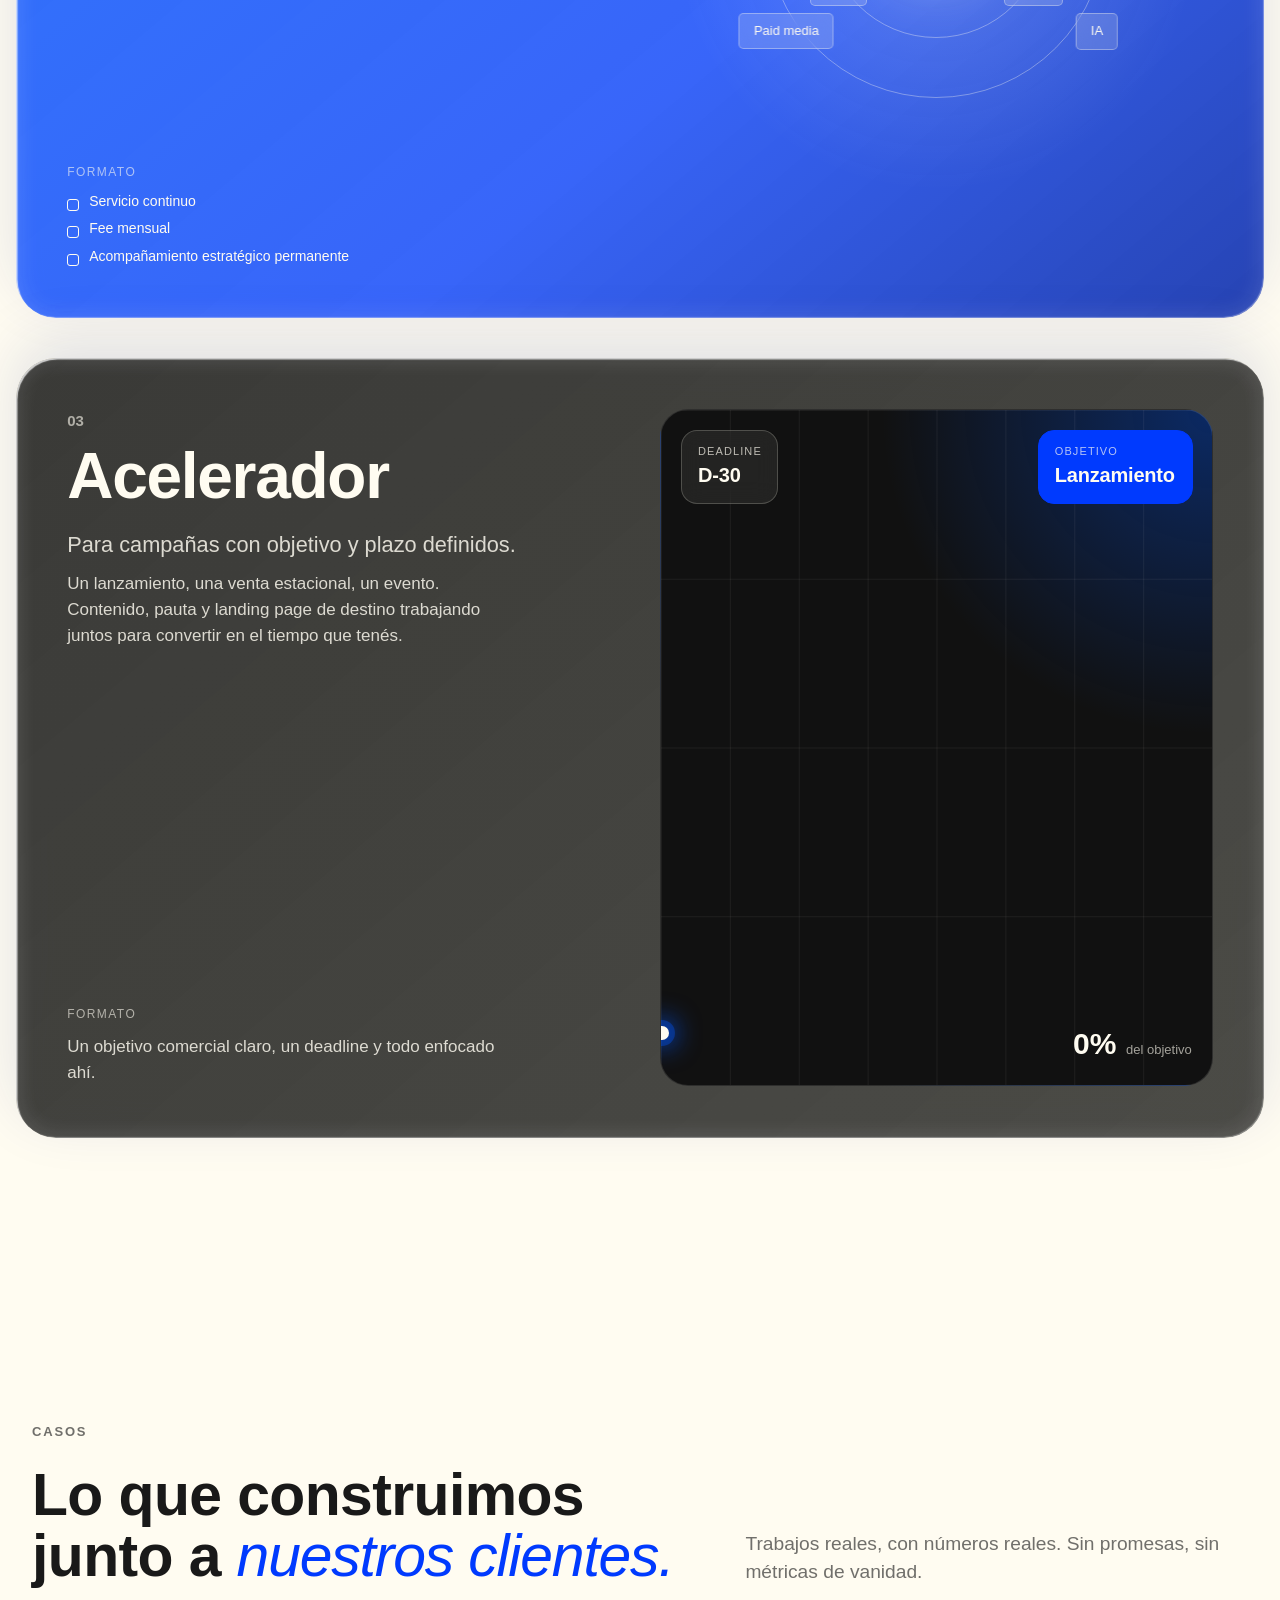
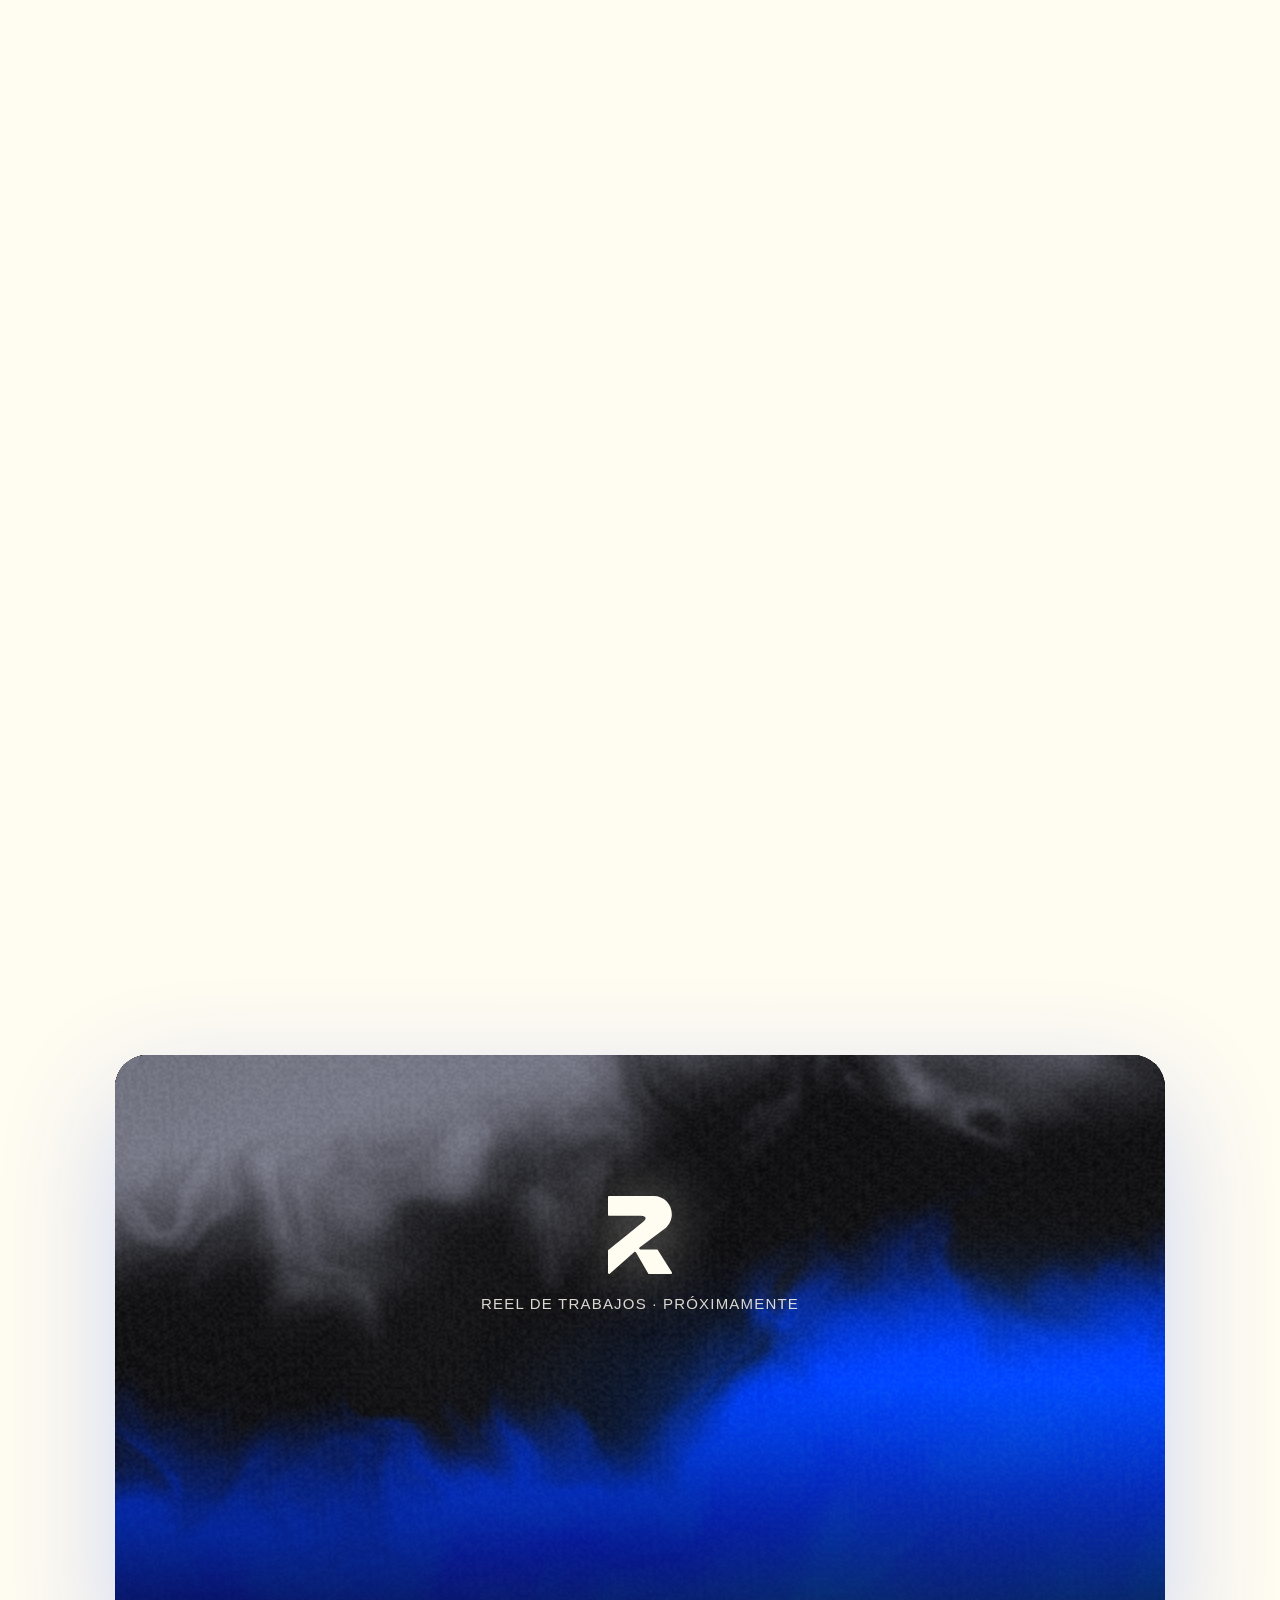
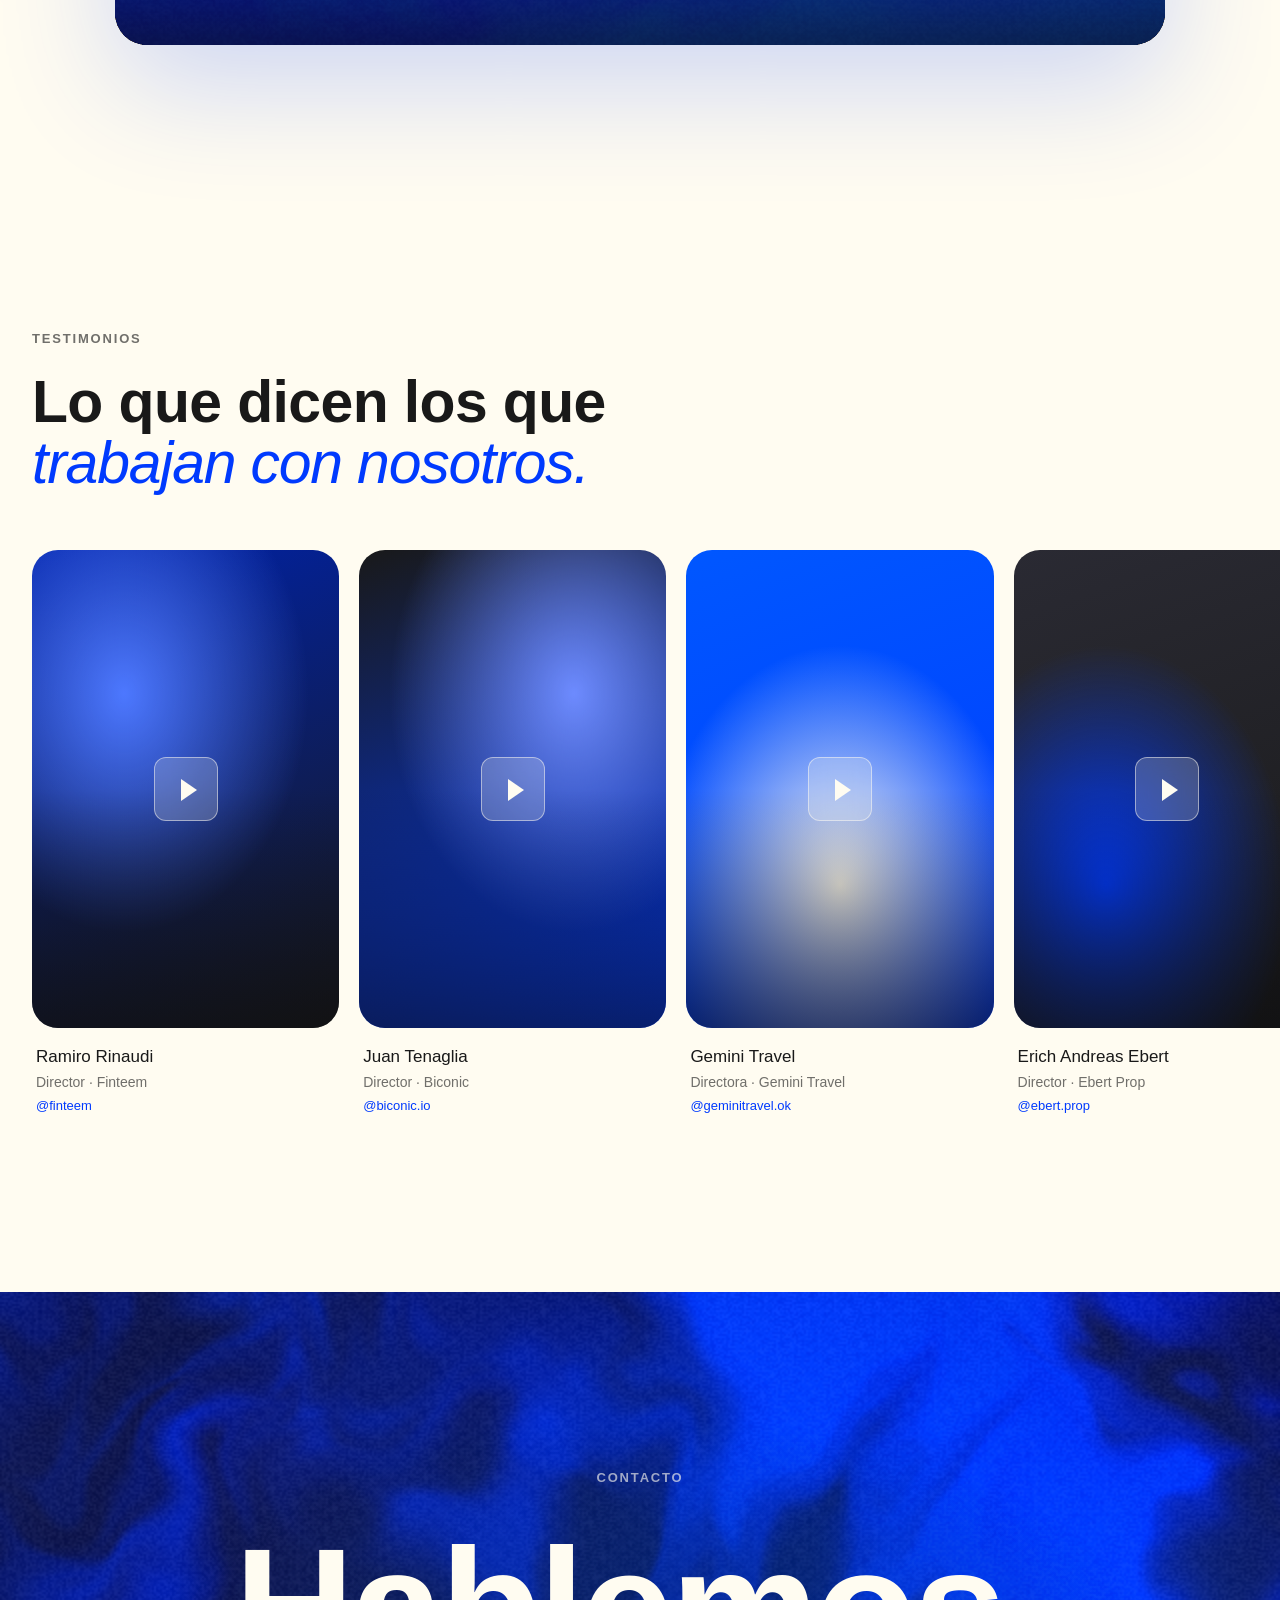
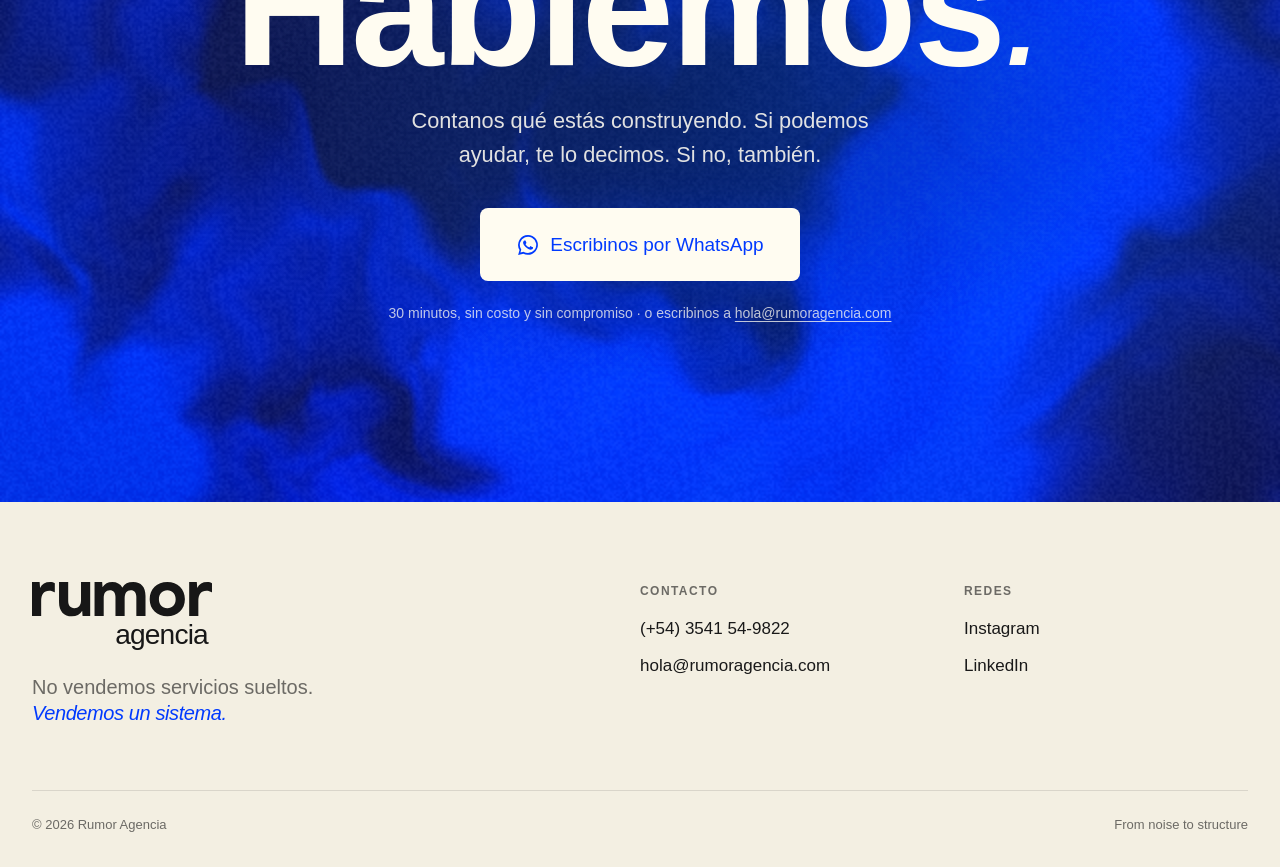
==== commit d6b53c0e: "Logos de clientes en la franja "Trabajamos con" (en gris) y órbitas de Estrategia 360 que no se sale" ====
--- a/landing/index.html
+++ b/landing/index.html
@@ -122,8 +122,10 @@
   <p class="brands-title">Trabajamos con</p>
   <div class="marquee">
     <div class="marquee-track">
-      <span>biconic</span><span>finteem</span><span>Casa Bien</span><span>Ebert Prop</span><span>umami</span><span>Laurkos</span><span>Gemini Travel</span><span>ML RepoSport</span>
-      <span>biconic</span><span>finteem</span><span>Casa Bien</span><span>Ebert Prop</span><span>umami</span><span>Laurkos</span><span>Gemini Travel</span><span>ML RepoSport</span>
+      <!-- Logos en assets/clientes/ (oscuros, se ven grises por la opacidad). Los nombres en texto se reemplazan cuando lleguen sus logos.
+           La fila va dos veces para que el loop no tenga cortes. -->
+      <span>biconic</span><img src="assets/clientes/gemini-travel.png" alt="Gemini Travel" style="--h:44px" loading="lazy"><span>finteem</span><img src="assets/clientes/jubenial.png" alt="Jubenial" style="--h:28px" loading="lazy"><span>Casa Bien</span><img src="assets/clientes/lafinca-smart.png" alt="La Finca Smart" style="--h:50px" loading="lazy"><span>Ebert Prop</span><img src="assets/clientes/ml-reprosport.png" alt="ML Reprosport" style="--h:32px" loading="lazy"><span>umami</span><img src="assets/clientes/performanze.png" alt="Performanze" style="--h:22px" loading="lazy"><span>Laurkos</span>
+      <span>biconic</span><img src="assets/clientes/gemini-travel.png" alt="Gemini Travel" style="--h:44px" loading="lazy" aria-hidden="true"><span>finteem</span><img src="assets/clientes/jubenial.png" alt="Jubenial" style="--h:28px" loading="lazy" aria-hidden="true"><span>Casa Bien</span><img src="assets/clientes/lafinca-smart.png" alt="La Finca Smart" style="--h:50px" loading="lazy" aria-hidden="true"><span>Ebert Prop</span><img src="assets/clientes/ml-reprosport.png" alt="ML Reprosport" style="--h:32px" loading="lazy" aria-hidden="true"><span>umami</span><img src="assets/clientes/performanze.png" alt="Performanze" style="--h:22px" loading="lazy" aria-hidden="true"><span>Laurkos</span>
     </div>
   </div>
 </section>
--- a/landing/styles.css
+++ b/landing/styles.css
@@ -157,7 +157,8 @@
 .brands { padding: 56px 0; background: var(--cream); border-top: 1px solid var(--line-l); border-bottom: 1px solid var(--line-l); }
 .brands-title { text-align: center; font-size: 13px; letter-spacing: .3em; text-transform: uppercase; color: var(--muted-l); margin-bottom: 30px; }
 .marquee { overflow: hidden; mask-image: linear-gradient(90deg, transparent, #000 12%, #000 88%, transparent); }
-.marquee-track { display: flex; gap: 72px; width: max-content; animation: marquee 32s linear infinite; }
+.marquee-track { display: flex; align-items: center; gap: 72px; width: max-content; animation: marquee 40s linear infinite; }
+.marquee-track img { height: var(--h, 36px); width: auto; max-width: none; opacity: .45; flex: none; }
 .marquee-track span { font-family: var(--wide); font-size: 26px; font-weight: 700; letter-spacing: -.01em; color: rgba(25, 25, 25, .42); white-space: nowrap; }
 
 /* ---------- Nosotros (secuencia con scroll) ---------- */
@@ -402,13 +403,13 @@
 .s4 .f-ready { color: var(--cream); background: var(--blue); border: 1px solid var(--blue); box-shadow: 0 10px 30px rgba(0, 58, 254, .35); }
 @keyframes rise { 0% { opacity: 0; transform: translateY(0); } 20% { opacity: 1; } 100% { opacity: 0; transform: translateY(-34px); } }
 @keyframes ping { 0% { box-shadow: 0 0 0 0 rgba(0, 58, 254, .45); } 100% { box-shadow: 0 0 0 10px rgba(0, 58, 254, 0); } }
-@media (max-width: 900px) { .v-found { min-height: 340px; } }
+@media (max-width: 900px) { .v-found { min-height: 340px; } .v-orbit { min-height: 340px; } .core { width: 68px; height: 68px; border-radius: 20px; } .core img { width: 26px; } }
 
 /* Visual 02: órbitas del sistema */
-.v-orbit { display: grid; place-items: center; background: radial-gradient(circle at 50% 50%, rgba(255, 252, 241, .18), transparent 60%); }
+.v-orbit { container-type: size; display: grid; place-items: center; background: radial-gradient(circle at 50% 50%, rgba(255, 252, 241, .18), transparent 60%); }
 .ring { position: absolute; border-radius: 50%; border: 1px solid rgba(255, 252, 241, .35); animation: spin 30s linear infinite; }
-.r1 { width: min(260px, 60vw); aspect-ratio: 1; }
-.r2 { width: min(400px, 85vw); aspect-ratio: 1; animation-duration: 46s; animation-direction: reverse; }
+.r1 { width: min(220px, calc(62cqmin - 60px)); aspect-ratio: 1; }
+.r2 { width: min(340px, calc(100cqmin - 110px)); aspect-ratio: 1; animation-duration: 46s; animation-direction: reverse; }
 .ring span { position: absolute; padding: 7px 14px; border-radius: var(--r-tag); font-size: 13px; white-space: nowrap;
   background: rgba(255, 252, 241, .16); border: 1px solid rgba(255, 252, 241, .35); backdrop-filter: blur(10px); }
 .ring span:nth-child(1) { top: 0; left: 50%; translate: -50% -50%; }
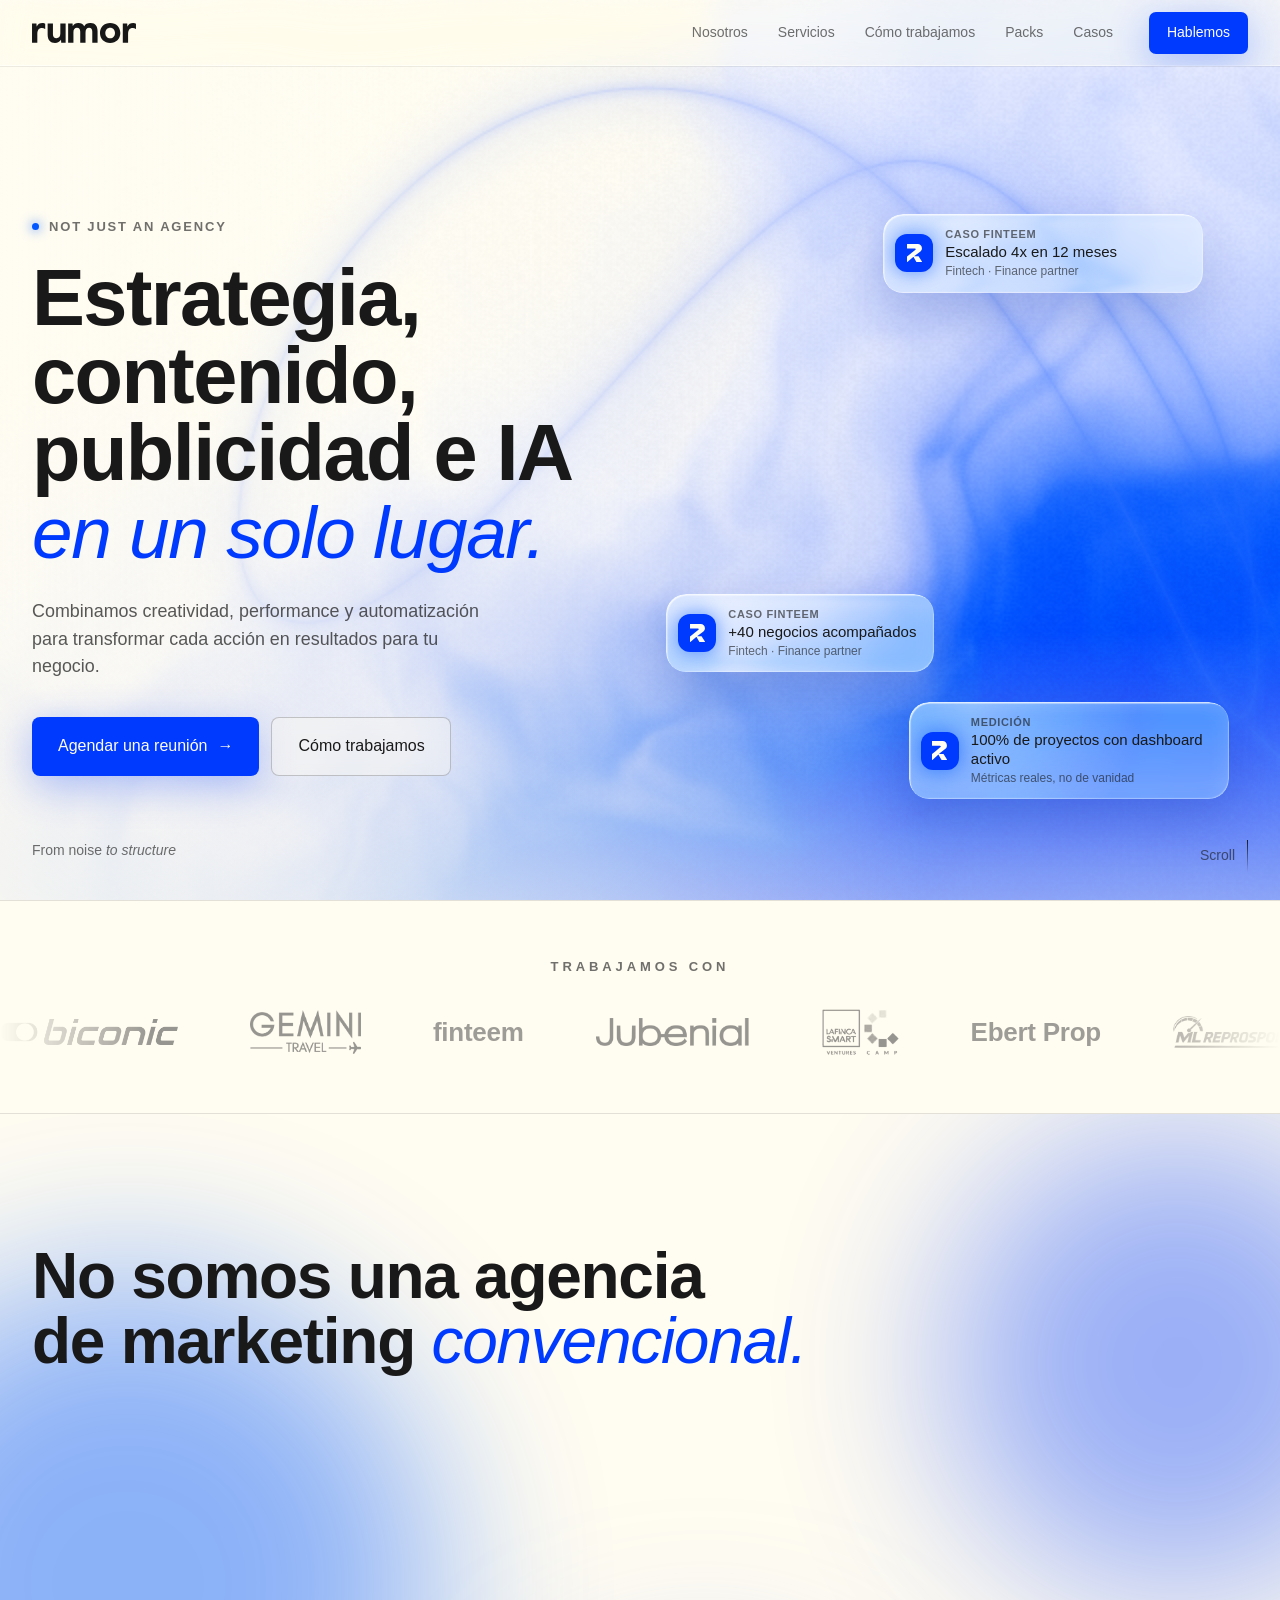
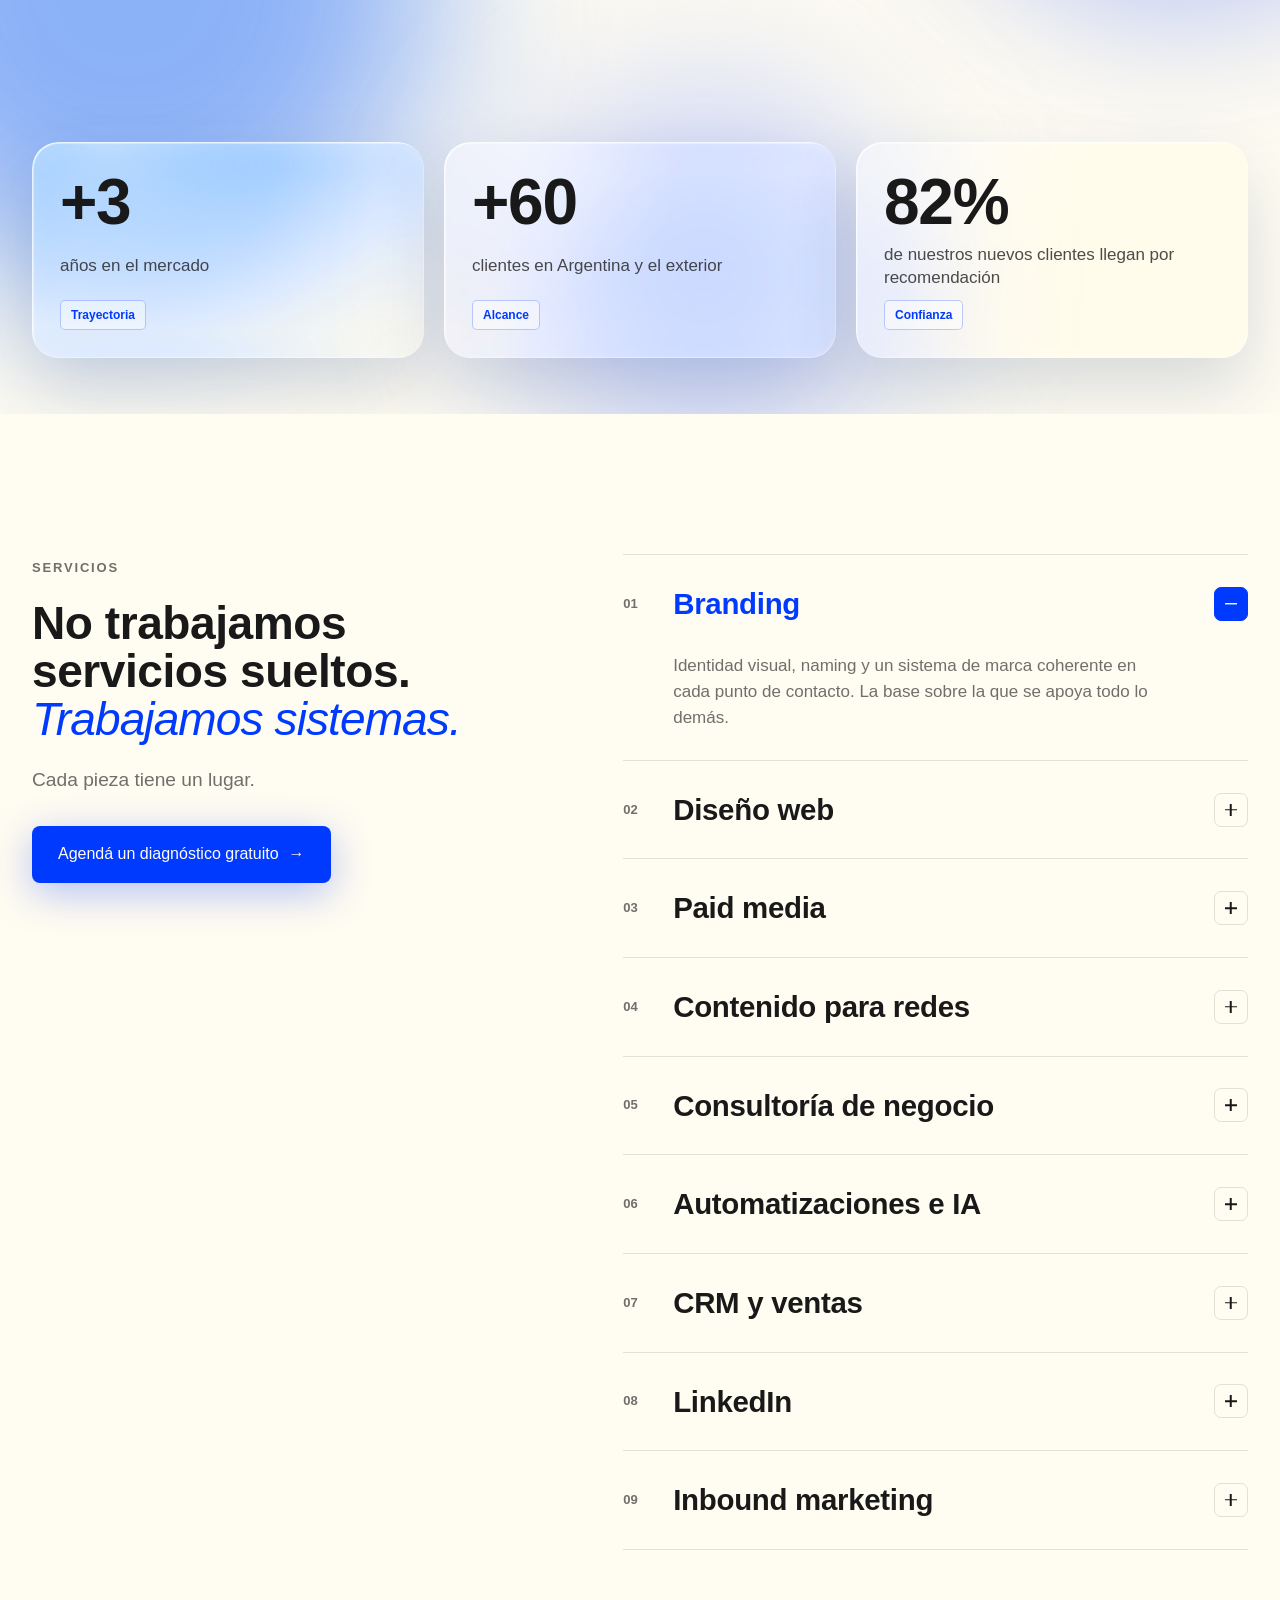
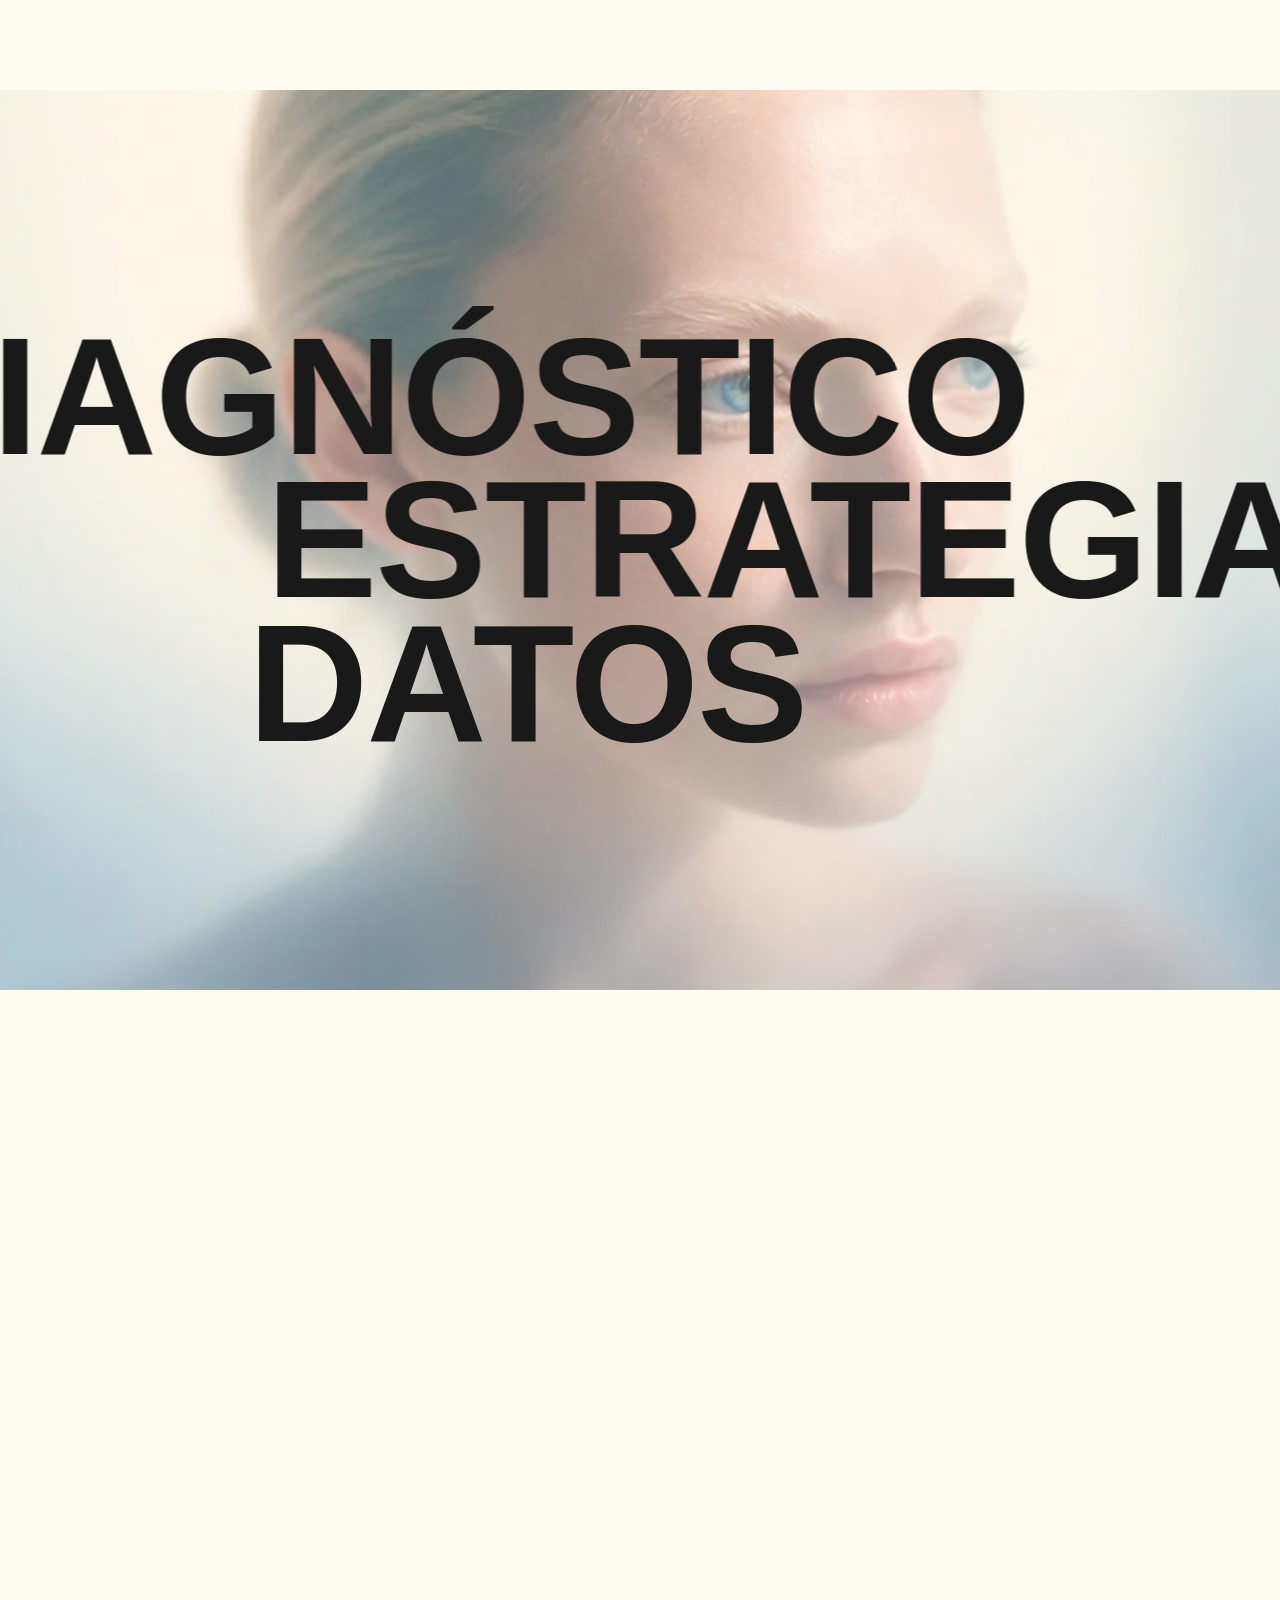
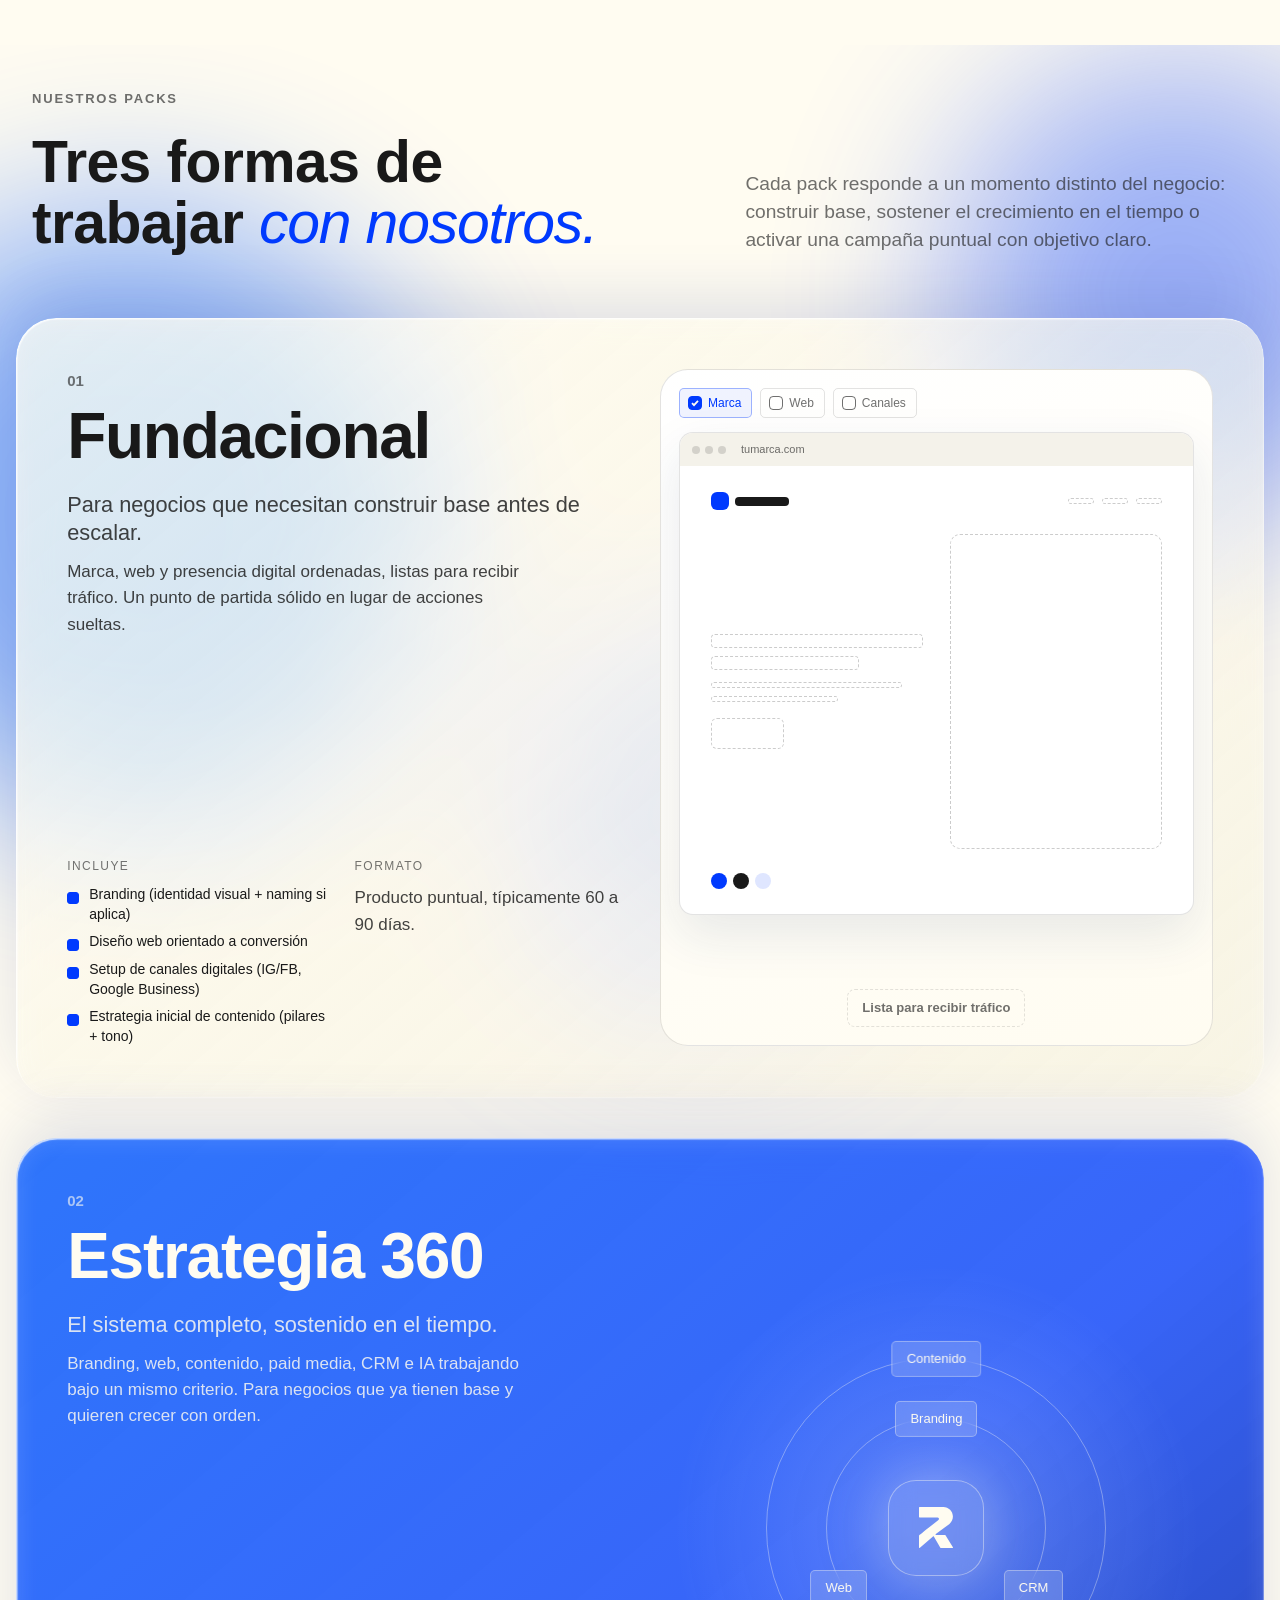
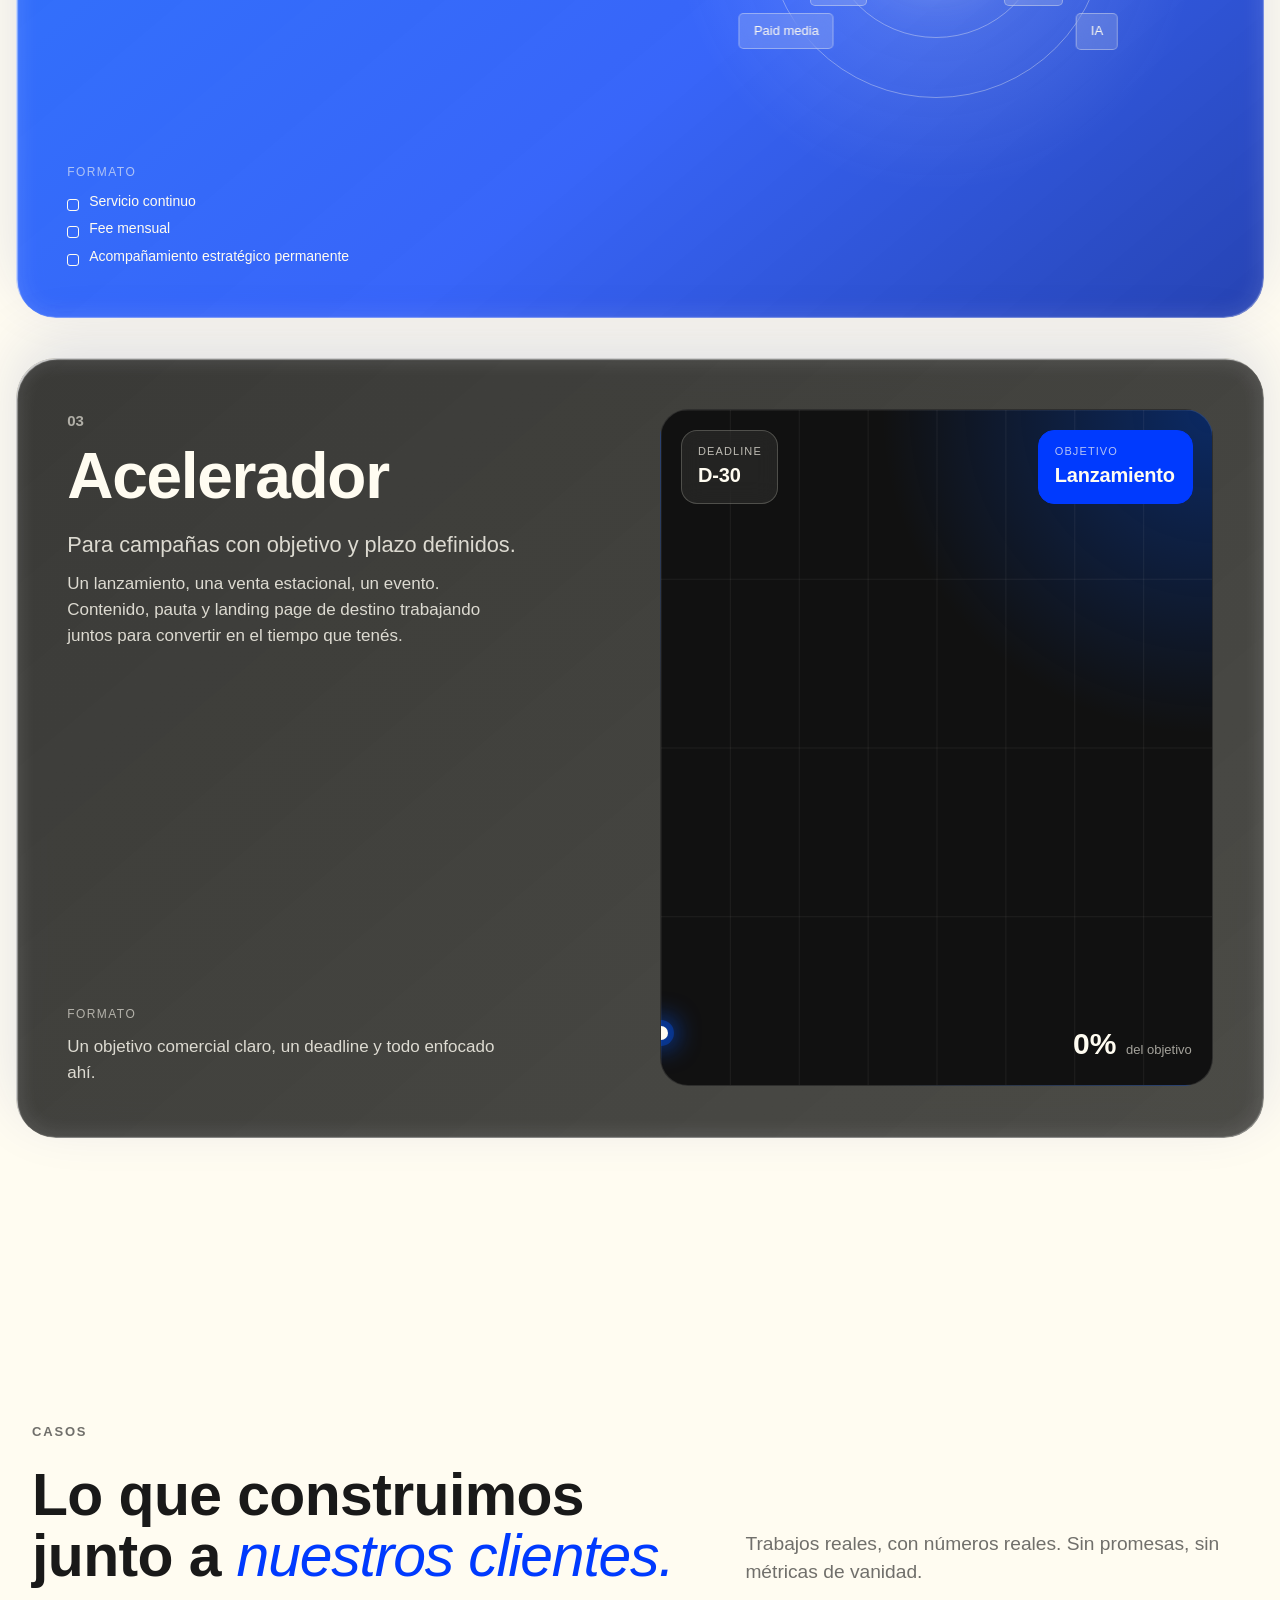
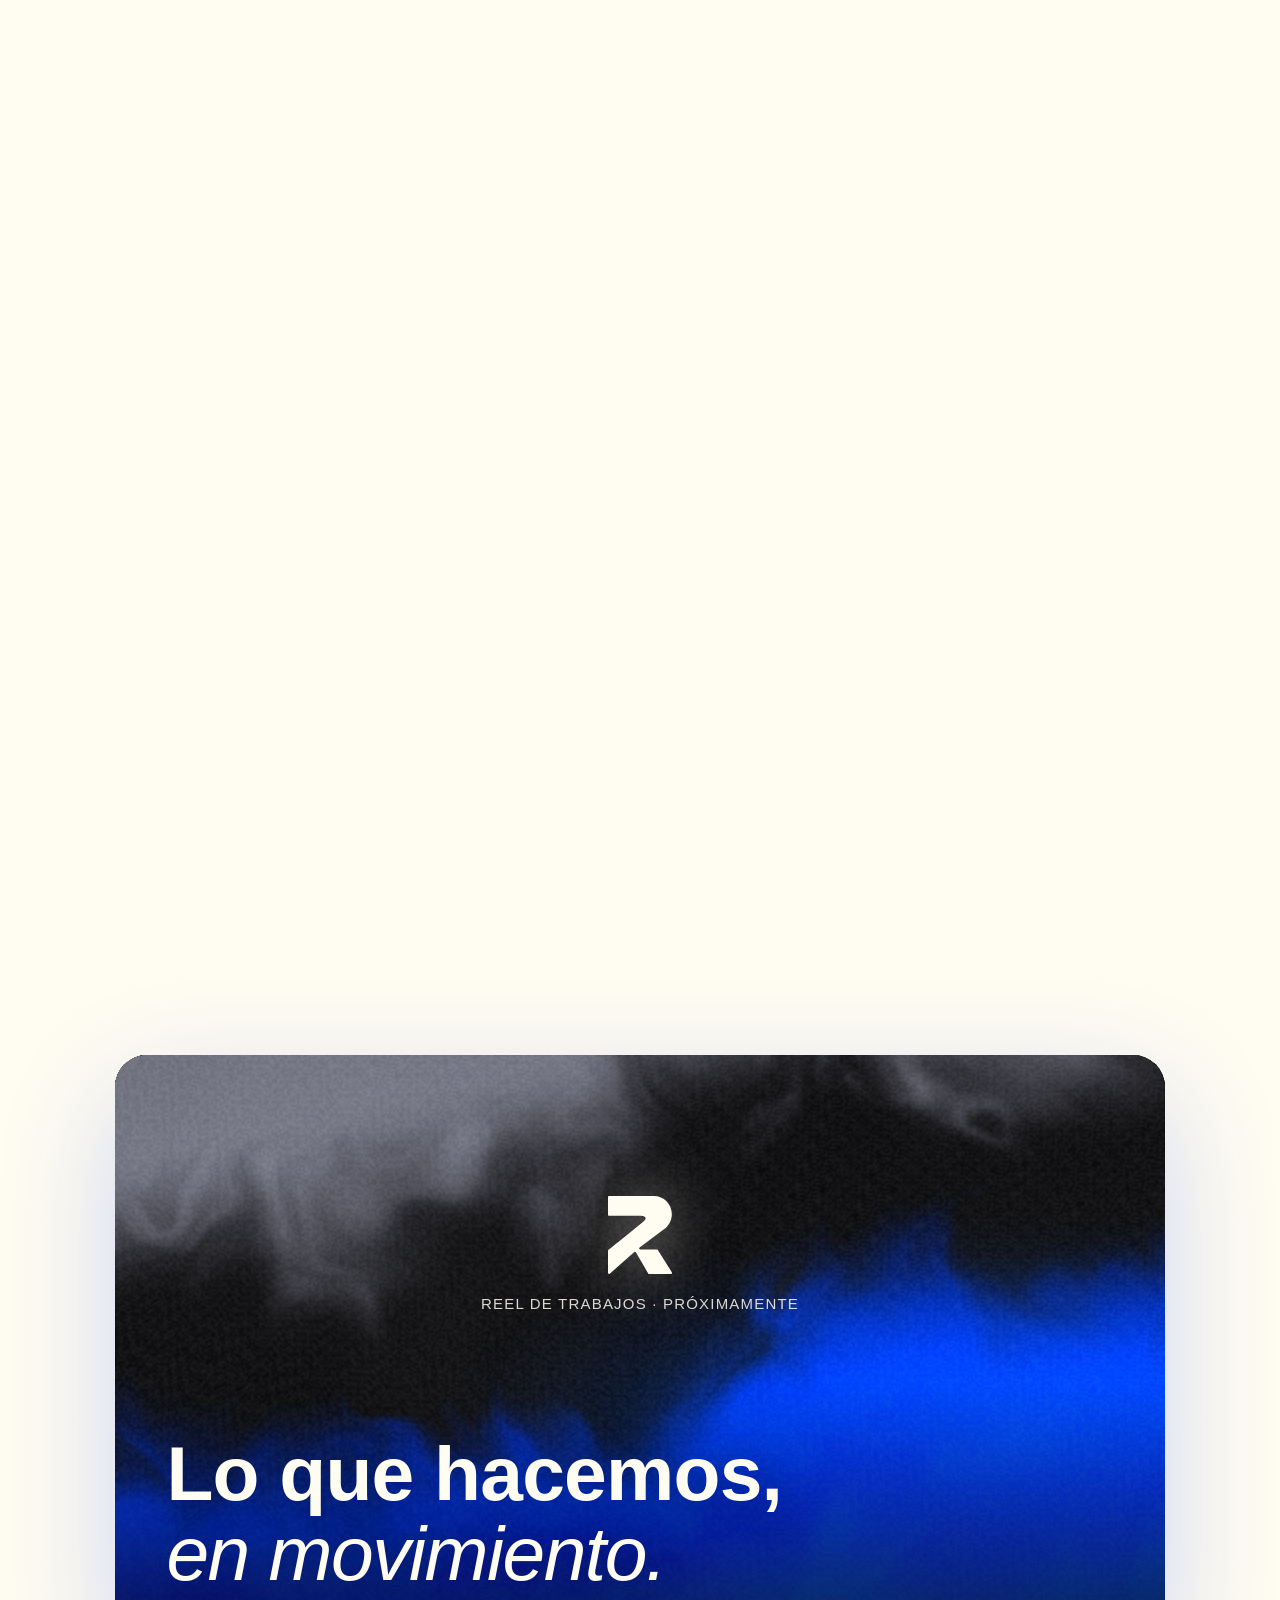
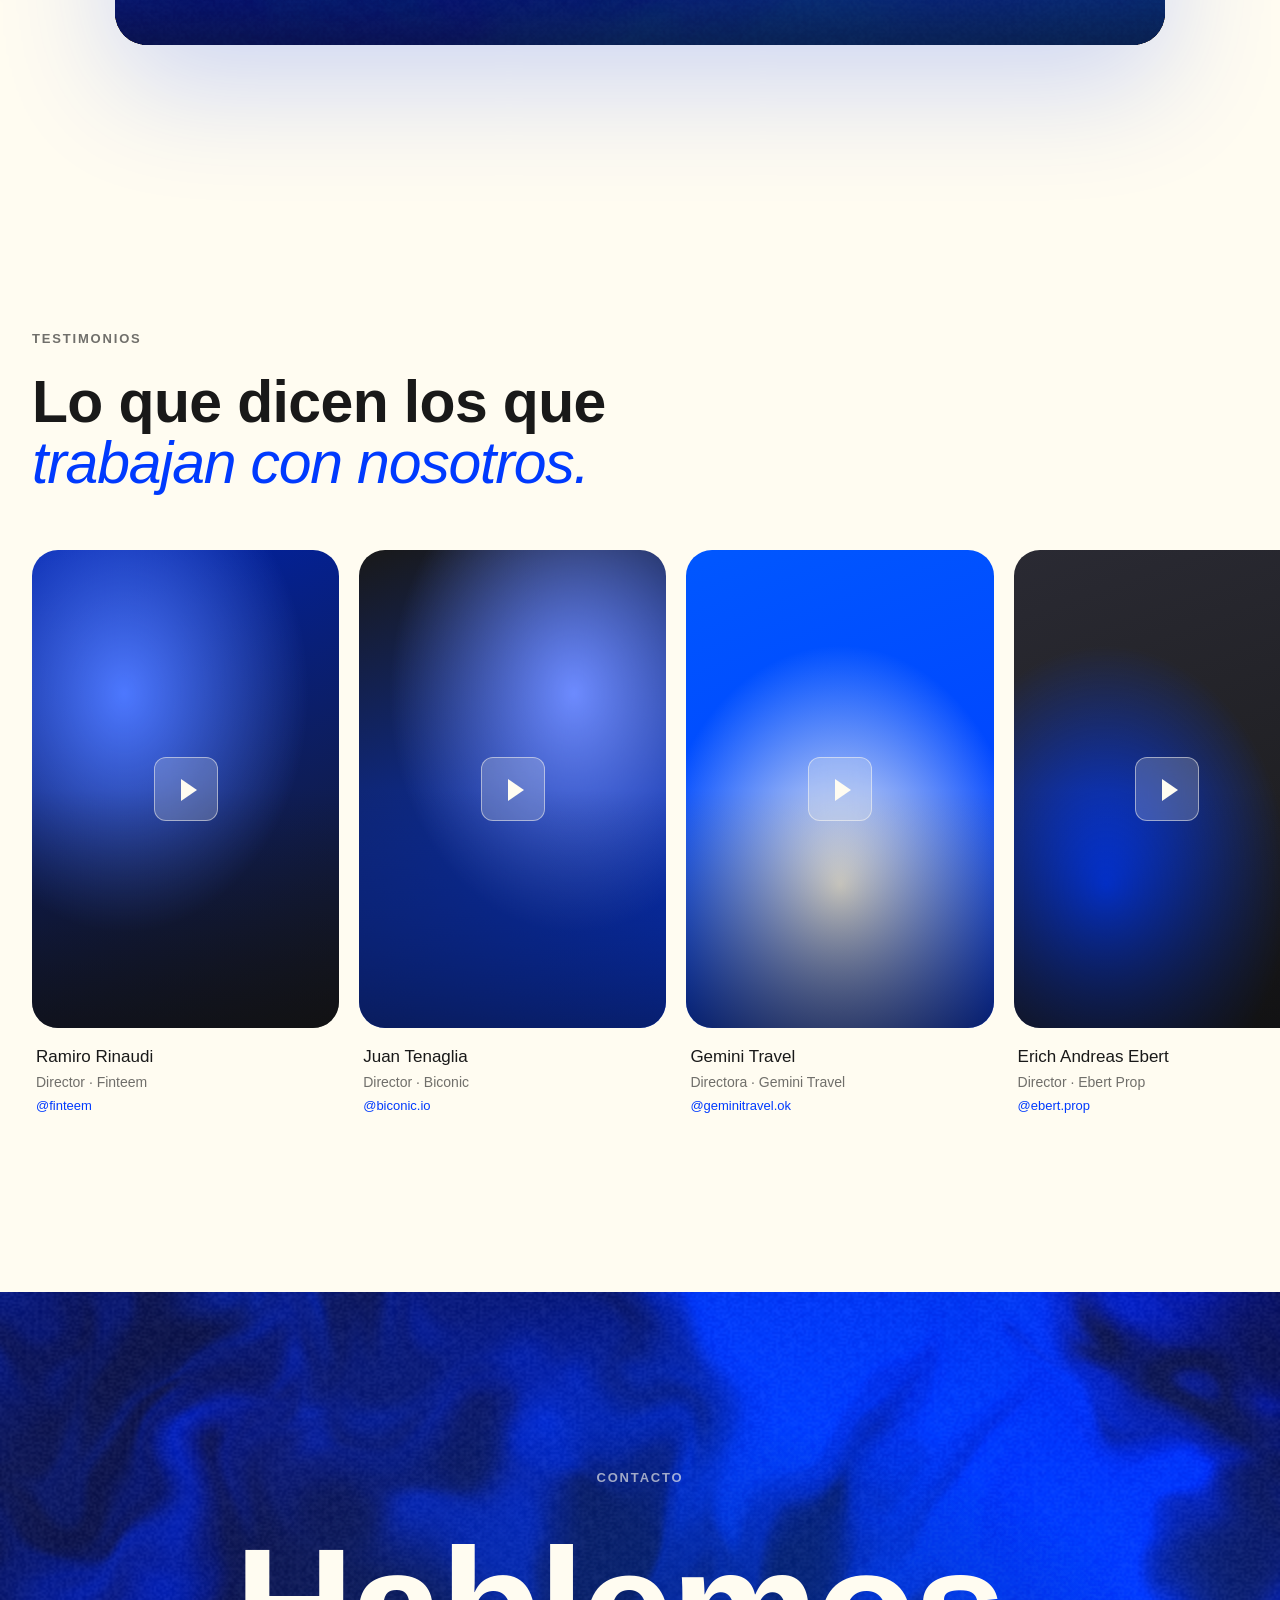
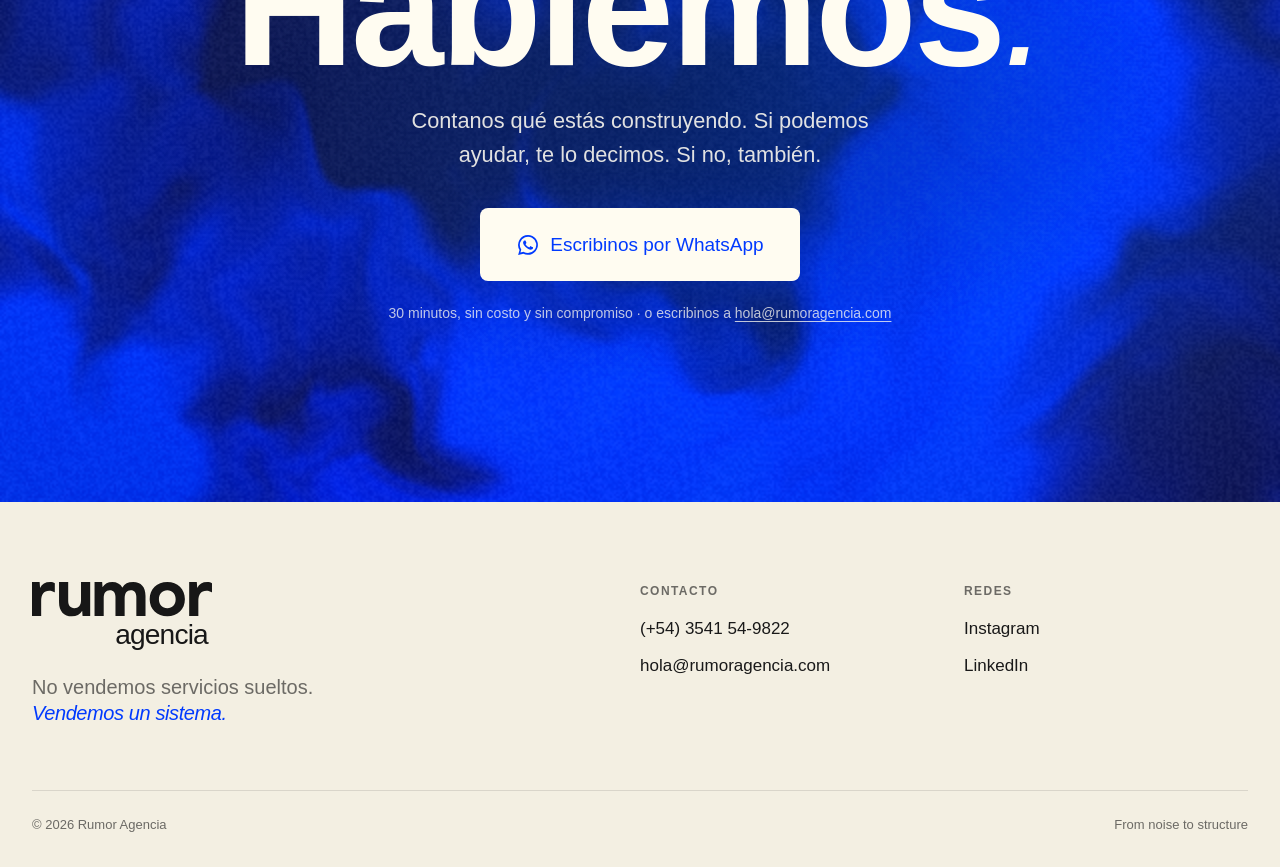
==== commit 0601821c: "Franja de clientes: logos de biconic y Umami, sin Casa Bien Co-Authored-By: Claude Opus 5.5 <noreply" ====
--- a/landing/index.html
+++ b/landing/index.html
@@ -124,8 +124,8 @@
     <div class="marquee-track">
       <!-- Logos en assets/clientes/ (oscuros, se ven grises por la opacidad). Los nombres en texto se reemplazan cuando lleguen sus logos.
            La fila va dos veces para que el loop no tenga cortes. -->
-      <span>biconic</span><img src="assets/clientes/gemini-travel.png" alt="Gemini Travel" style="--h:44px" loading="lazy"><span>finteem</span><img src="assets/clientes/jubenial.png" alt="Jubenial" style="--h:28px" loading="lazy"><span>Casa Bien</span><img src="assets/clientes/lafinca-smart.png" alt="La Finca Smart" style="--h:50px" loading="lazy"><span>Ebert Prop</span><img src="assets/clientes/ml-reprosport.png" alt="ML Reprosport" style="--h:32px" loading="lazy"><span>umami</span><img src="assets/clientes/performanze.png" alt="Performanze" style="--h:22px" loading="lazy"><span>Laurkos</span>
-      <span>biconic</span><img src="assets/clientes/gemini-travel.png" alt="Gemini Travel" style="--h:44px" loading="lazy" aria-hidden="true"><span>finteem</span><img src="assets/clientes/jubenial.png" alt="Jubenial" style="--h:28px" loading="lazy" aria-hidden="true"><span>Casa Bien</span><img src="assets/clientes/lafinca-smart.png" alt="La Finca Smart" style="--h:50px" loading="lazy" aria-hidden="true"><span>Ebert Prop</span><img src="assets/clientes/ml-reprosport.png" alt="ML Reprosport" style="--h:32px" loading="lazy" aria-hidden="true"><span>umami</span><img src="assets/clientes/performanze.png" alt="Performanze" style="--h:22px" loading="lazy" aria-hidden="true"><span>Laurkos</span>
+      <img src="assets/clientes/biconic.png" alt="biconic" style="--h:26px" loading="lazy"><img src="assets/clientes/gemini-travel.png" alt="Gemini Travel" style="--h:44px" loading="lazy"><span>finteem</span><img src="assets/clientes/jubenial.png" alt="Jubenial" style="--h:28px" loading="lazy"><img src="assets/clientes/lafinca-smart.png" alt="La Finca Smart" style="--h:50px" loading="lazy"><span>Ebert Prop</span><img src="assets/clientes/ml-reprosport.png" alt="ML Reprosport" style="--h:32px" loading="lazy"><img src="assets/clientes/umami.png" alt="Umami Projects" style="--h:40px" loading="lazy"><img src="assets/clientes/performanze.png" alt="Performanze" style="--h:22px" loading="lazy"><span>Laurkos</span>
+      <img src="assets/clientes/biconic.png" alt="biconic" style="--h:26px" loading="lazy" aria-hidden="true"><img src="assets/clientes/gemini-travel.png" alt="Gemini Travel" style="--h:44px" loading="lazy" aria-hidden="true"><span>finteem</span><img src="assets/clientes/jubenial.png" alt="Jubenial" style="--h:28px" loading="lazy" aria-hidden="true"><img src="assets/clientes/lafinca-smart.png" alt="La Finca Smart" style="--h:50px" loading="lazy" aria-hidden="true"><span>Ebert Prop</span><img src="assets/clientes/ml-reprosport.png" alt="ML Reprosport" style="--h:32px" loading="lazy" aria-hidden="true"><img src="assets/clientes/umami.png" alt="Umami Projects" style="--h:40px" loading="lazy" aria-hidden="true"><img src="assets/clientes/performanze.png" alt="Performanze" style="--h:22px" loading="lazy" aria-hidden="true"><span>Laurkos</span>
     </div>
   </div>
 </section>
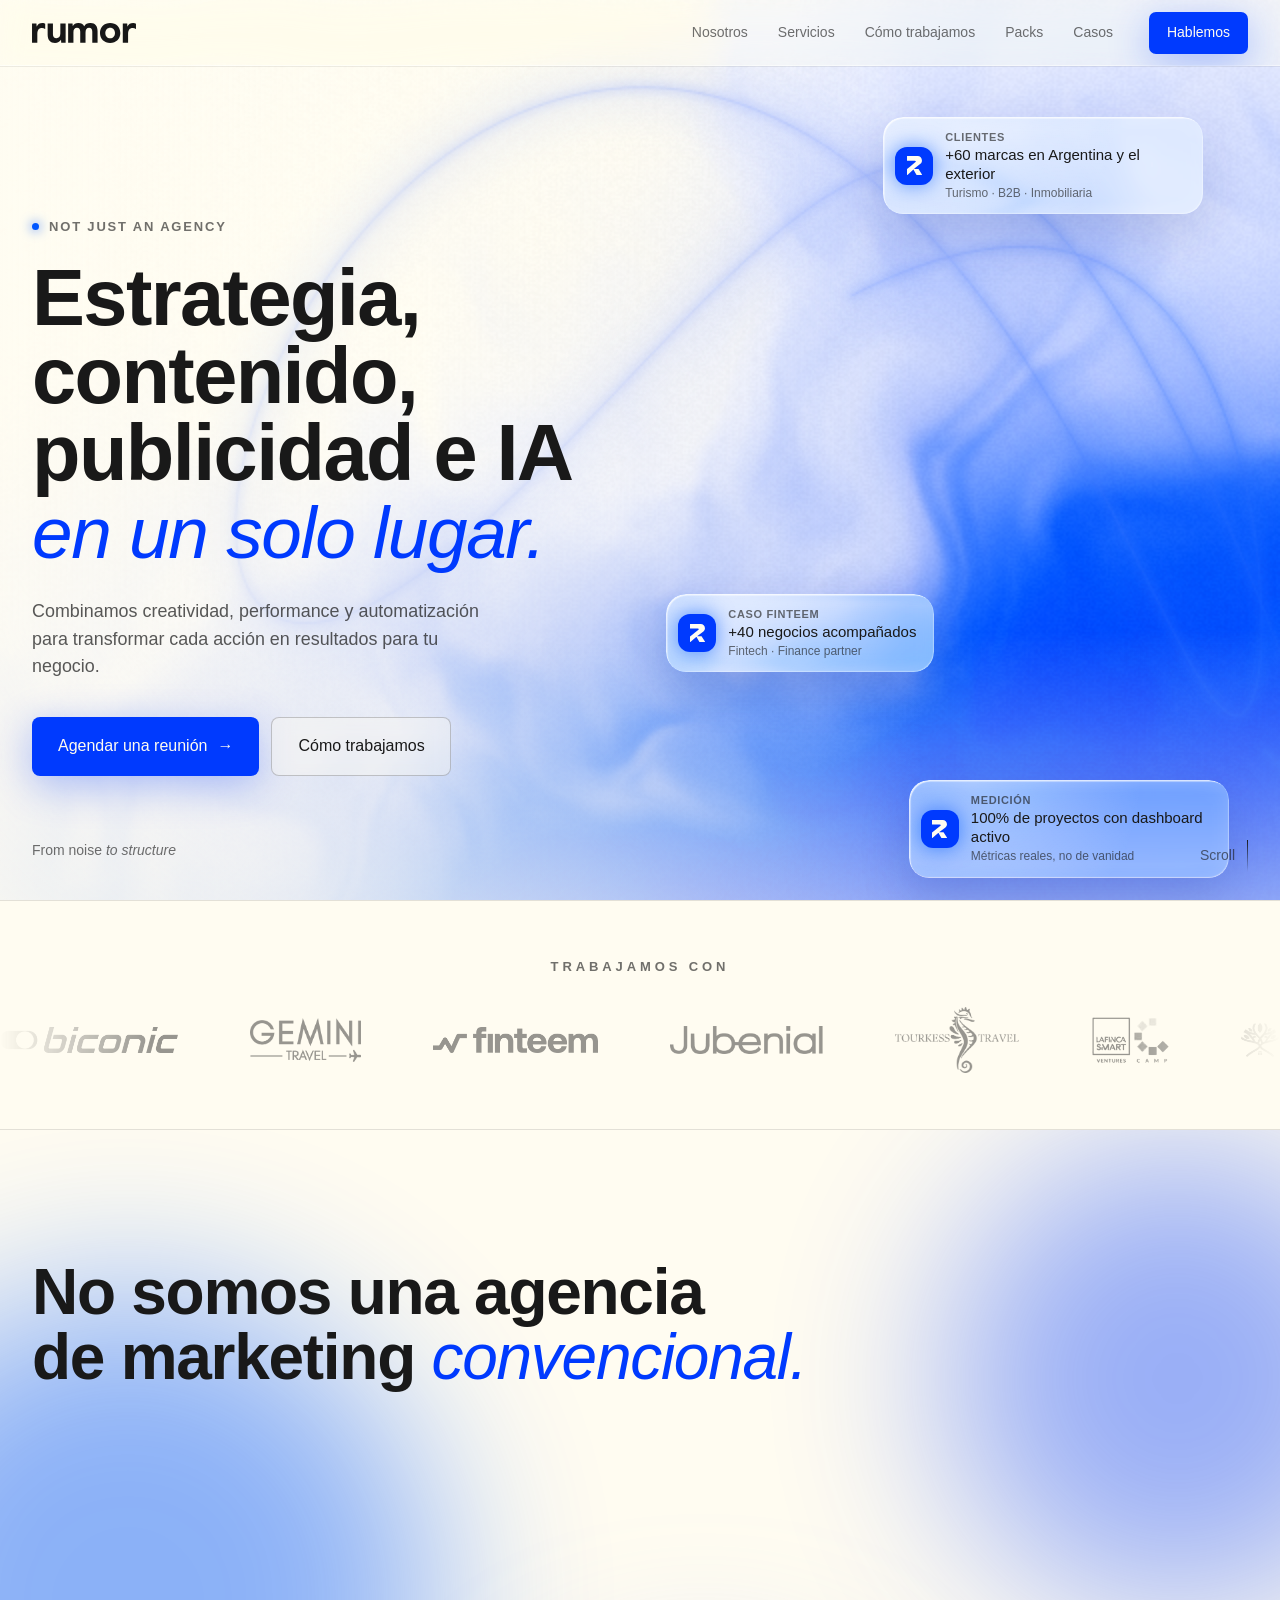
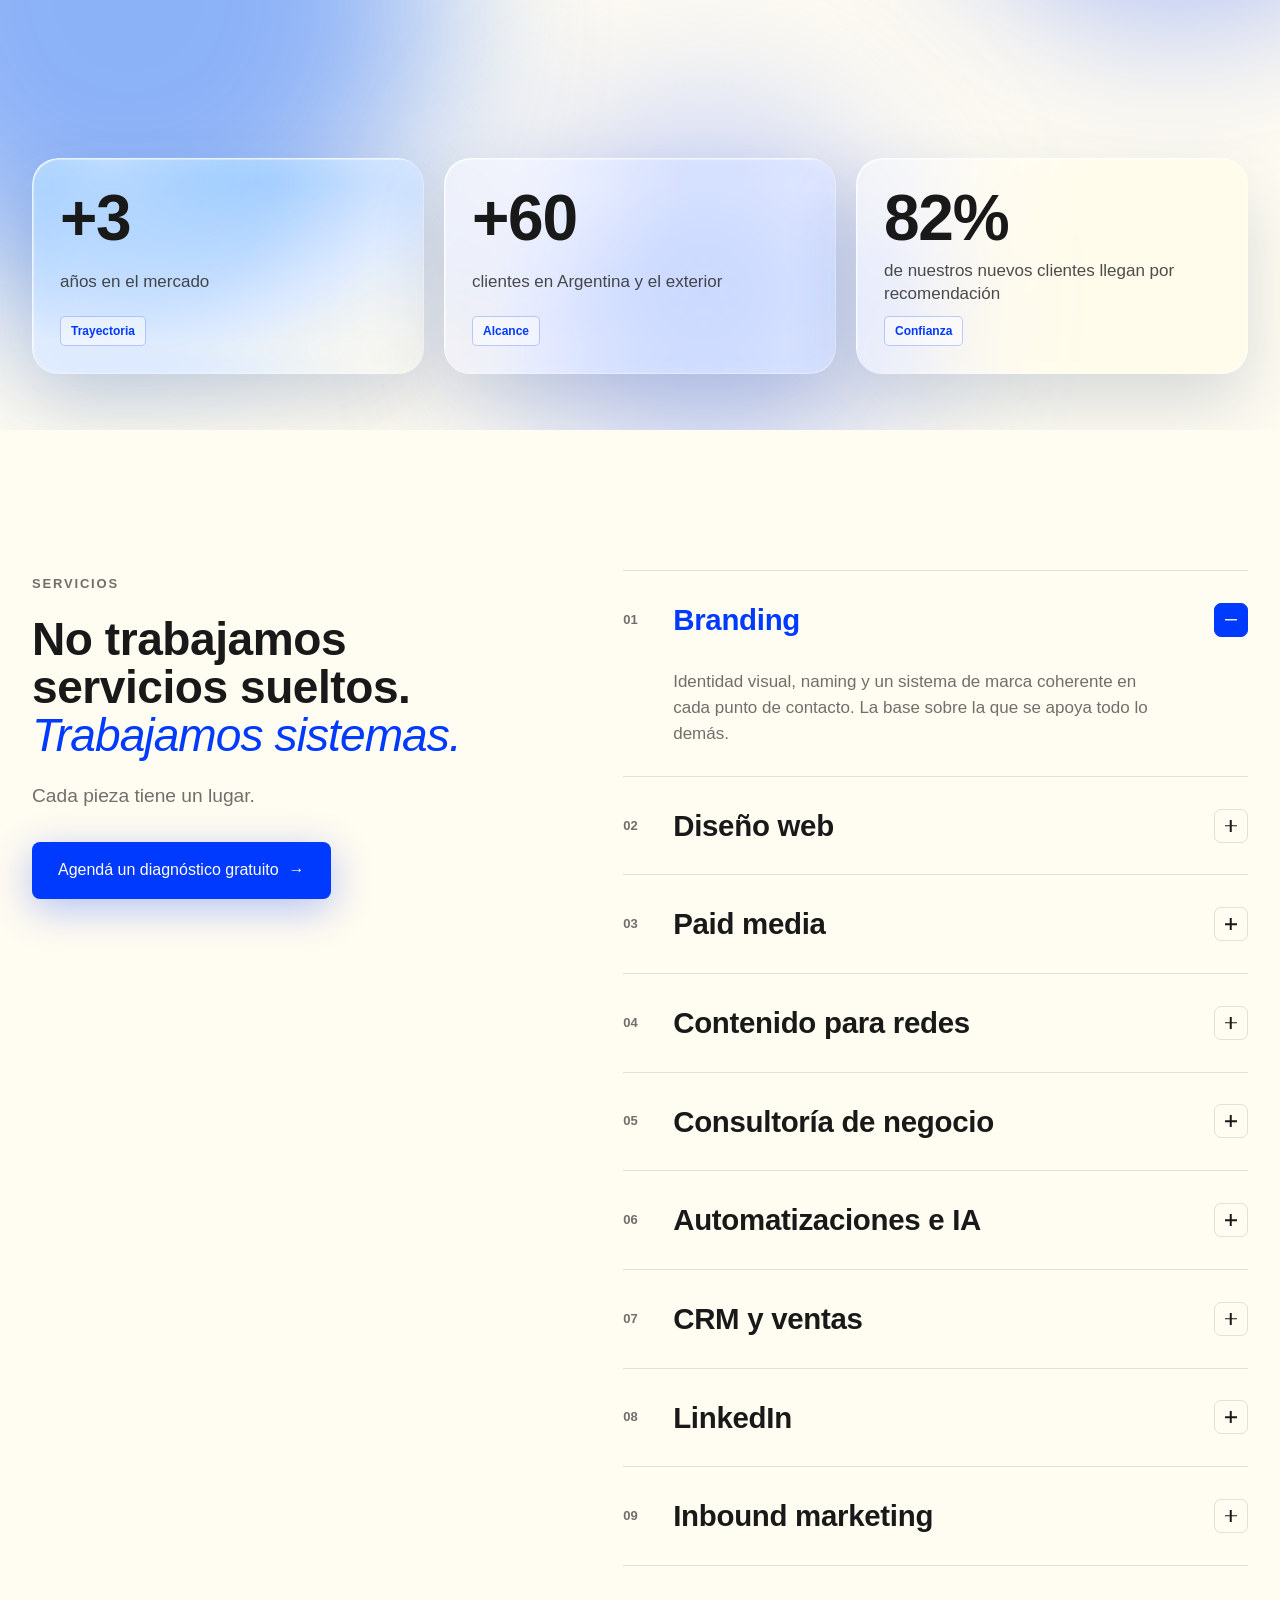
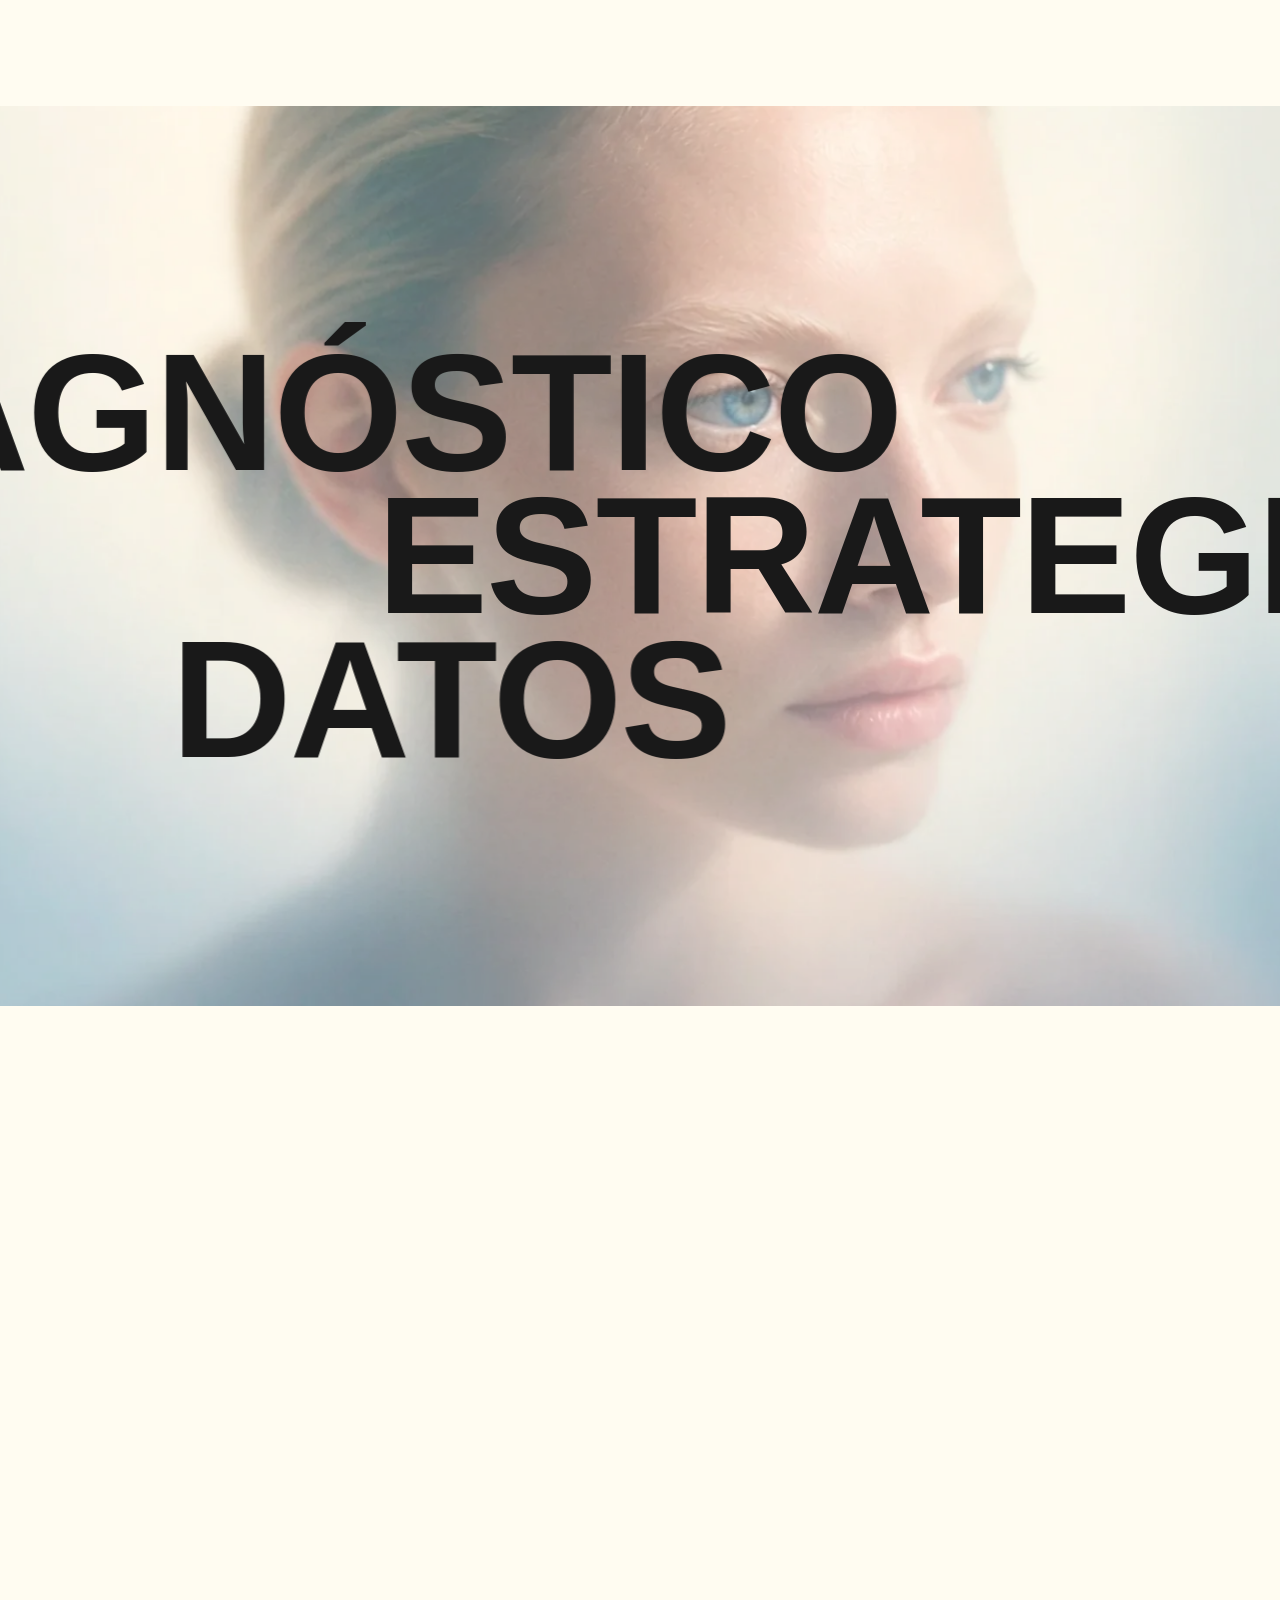
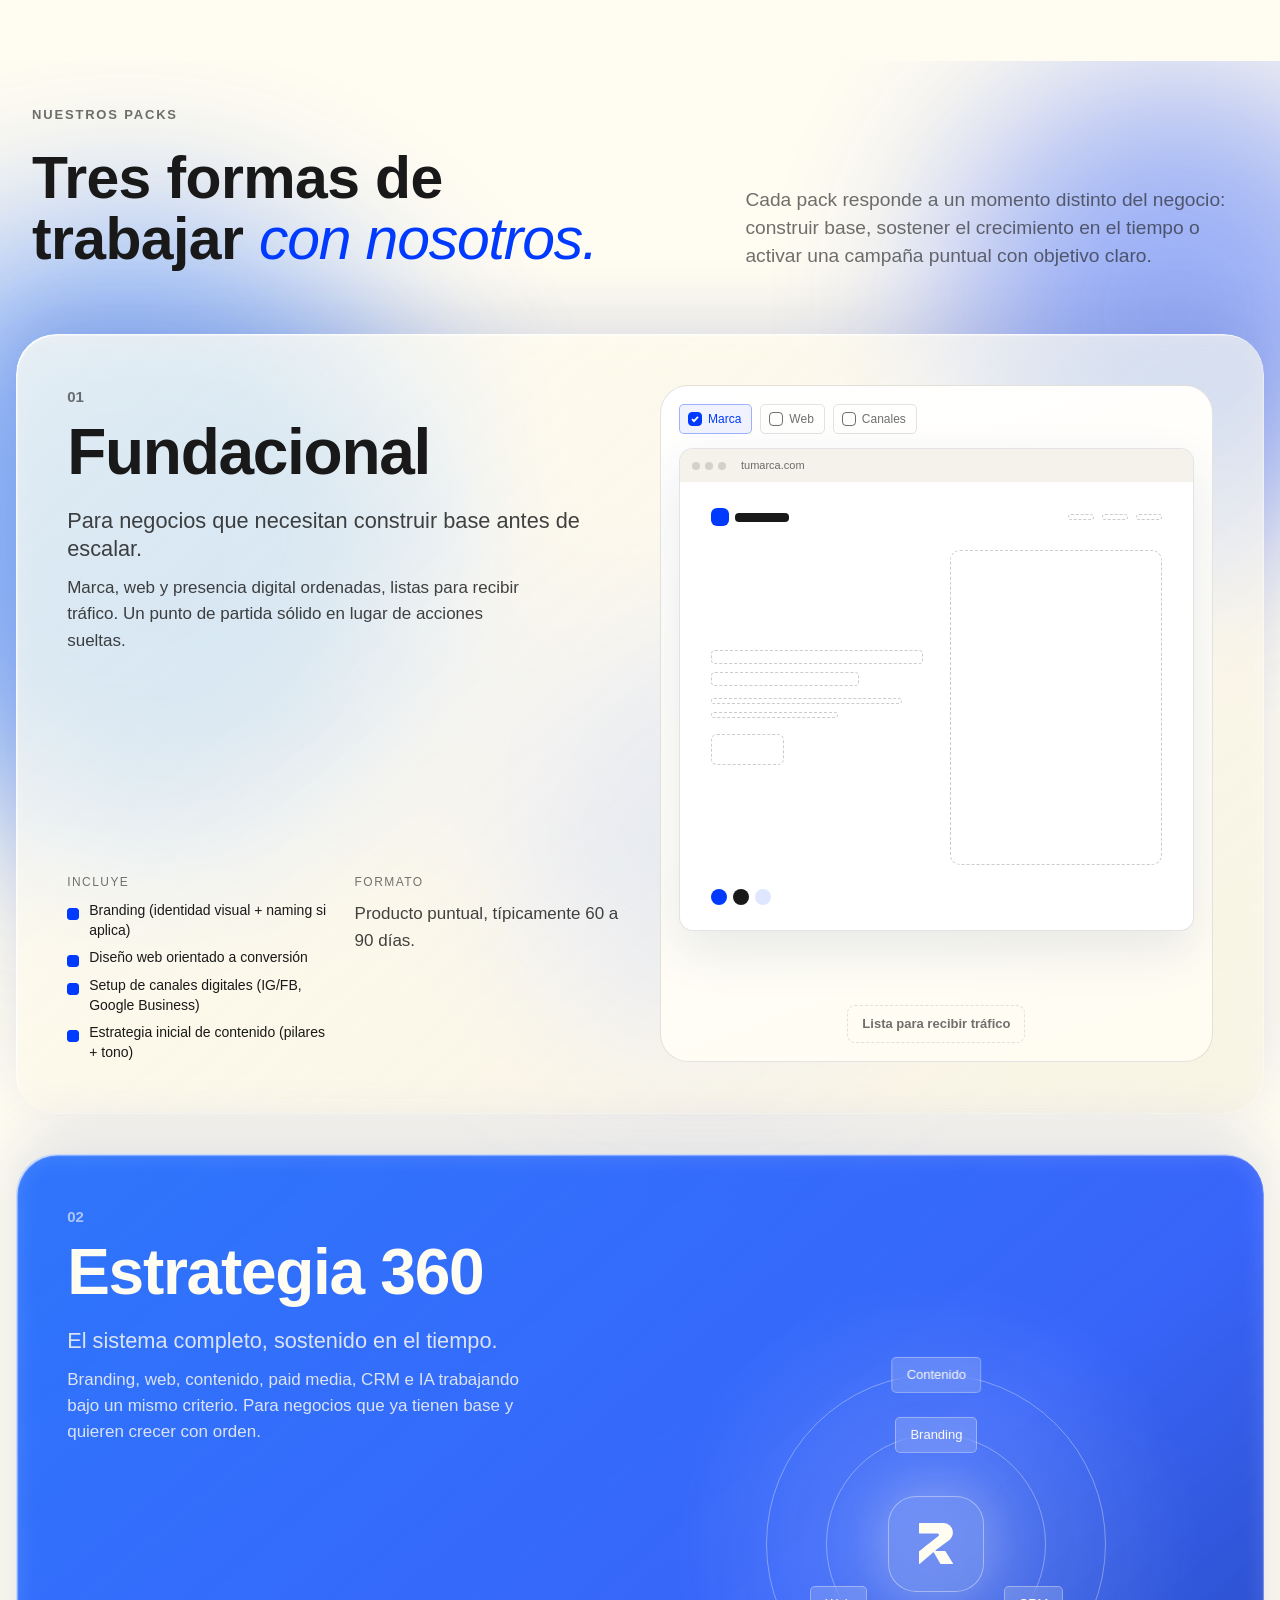
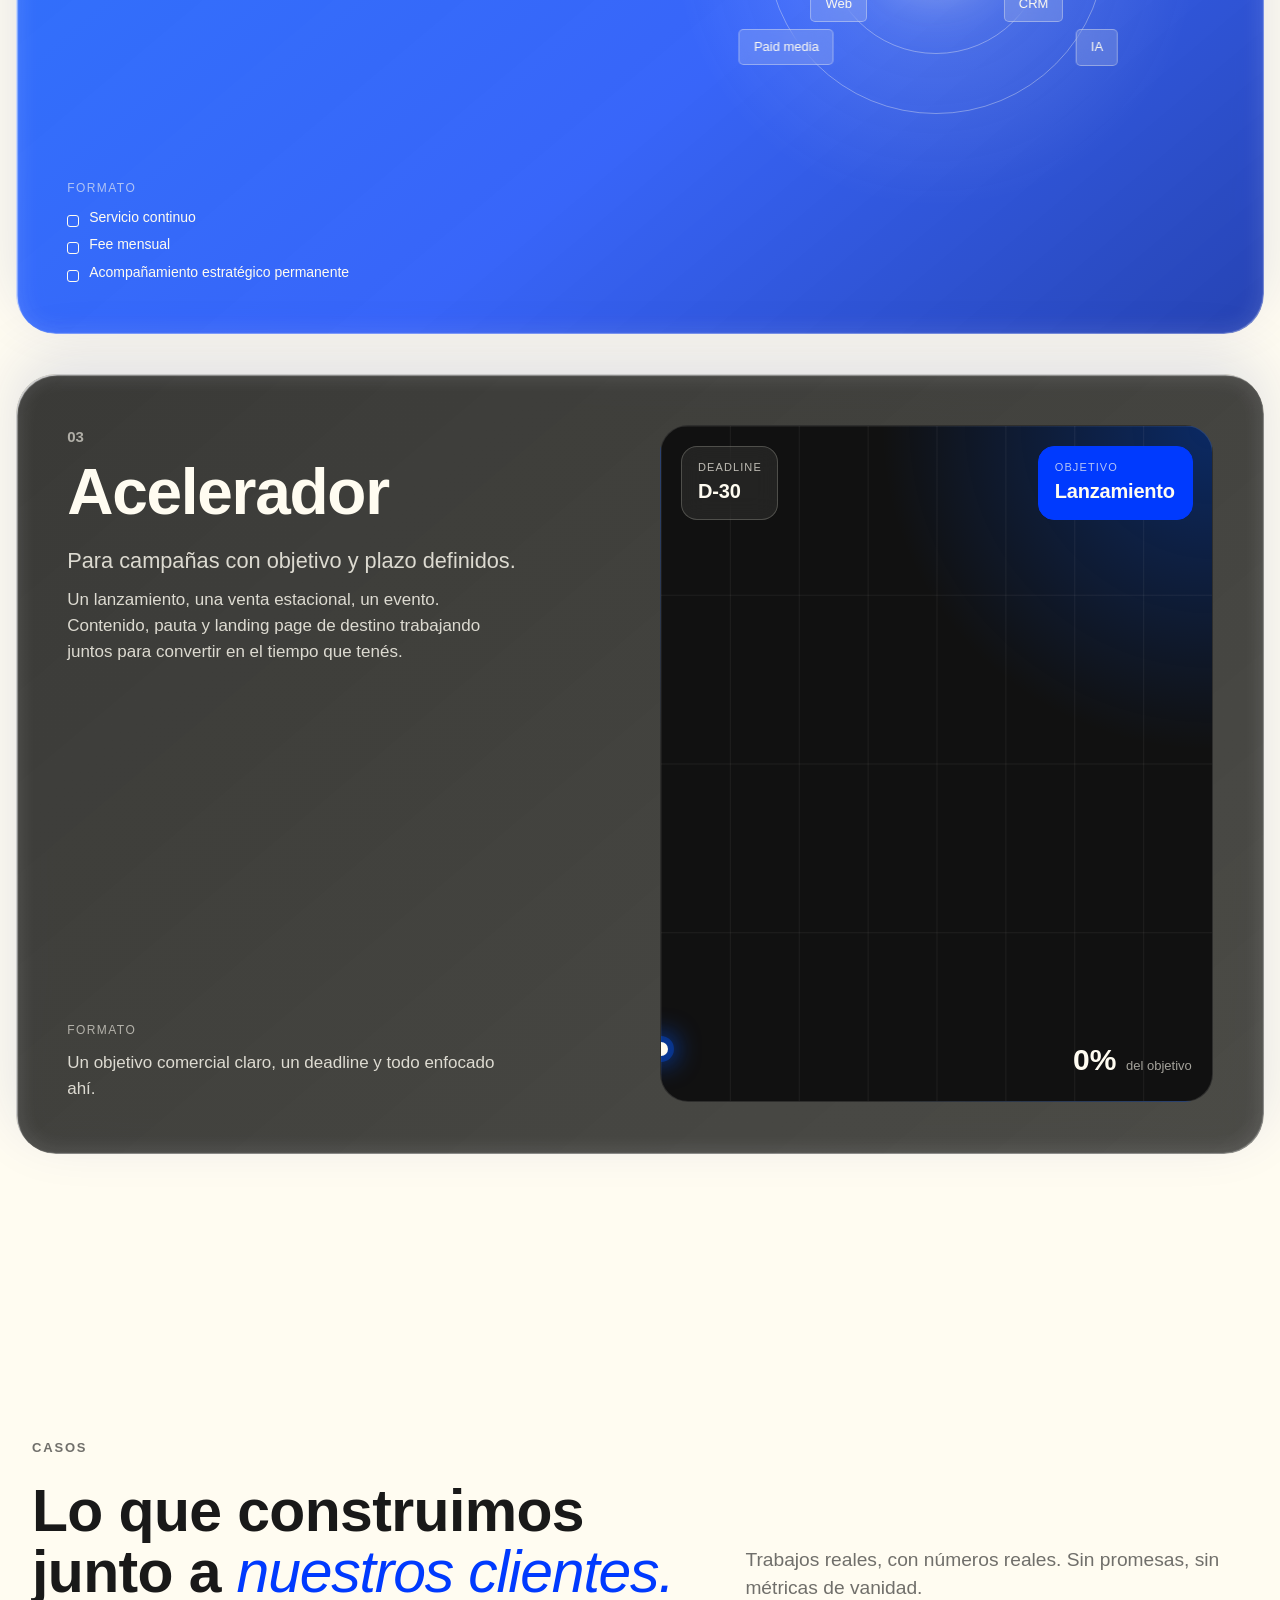
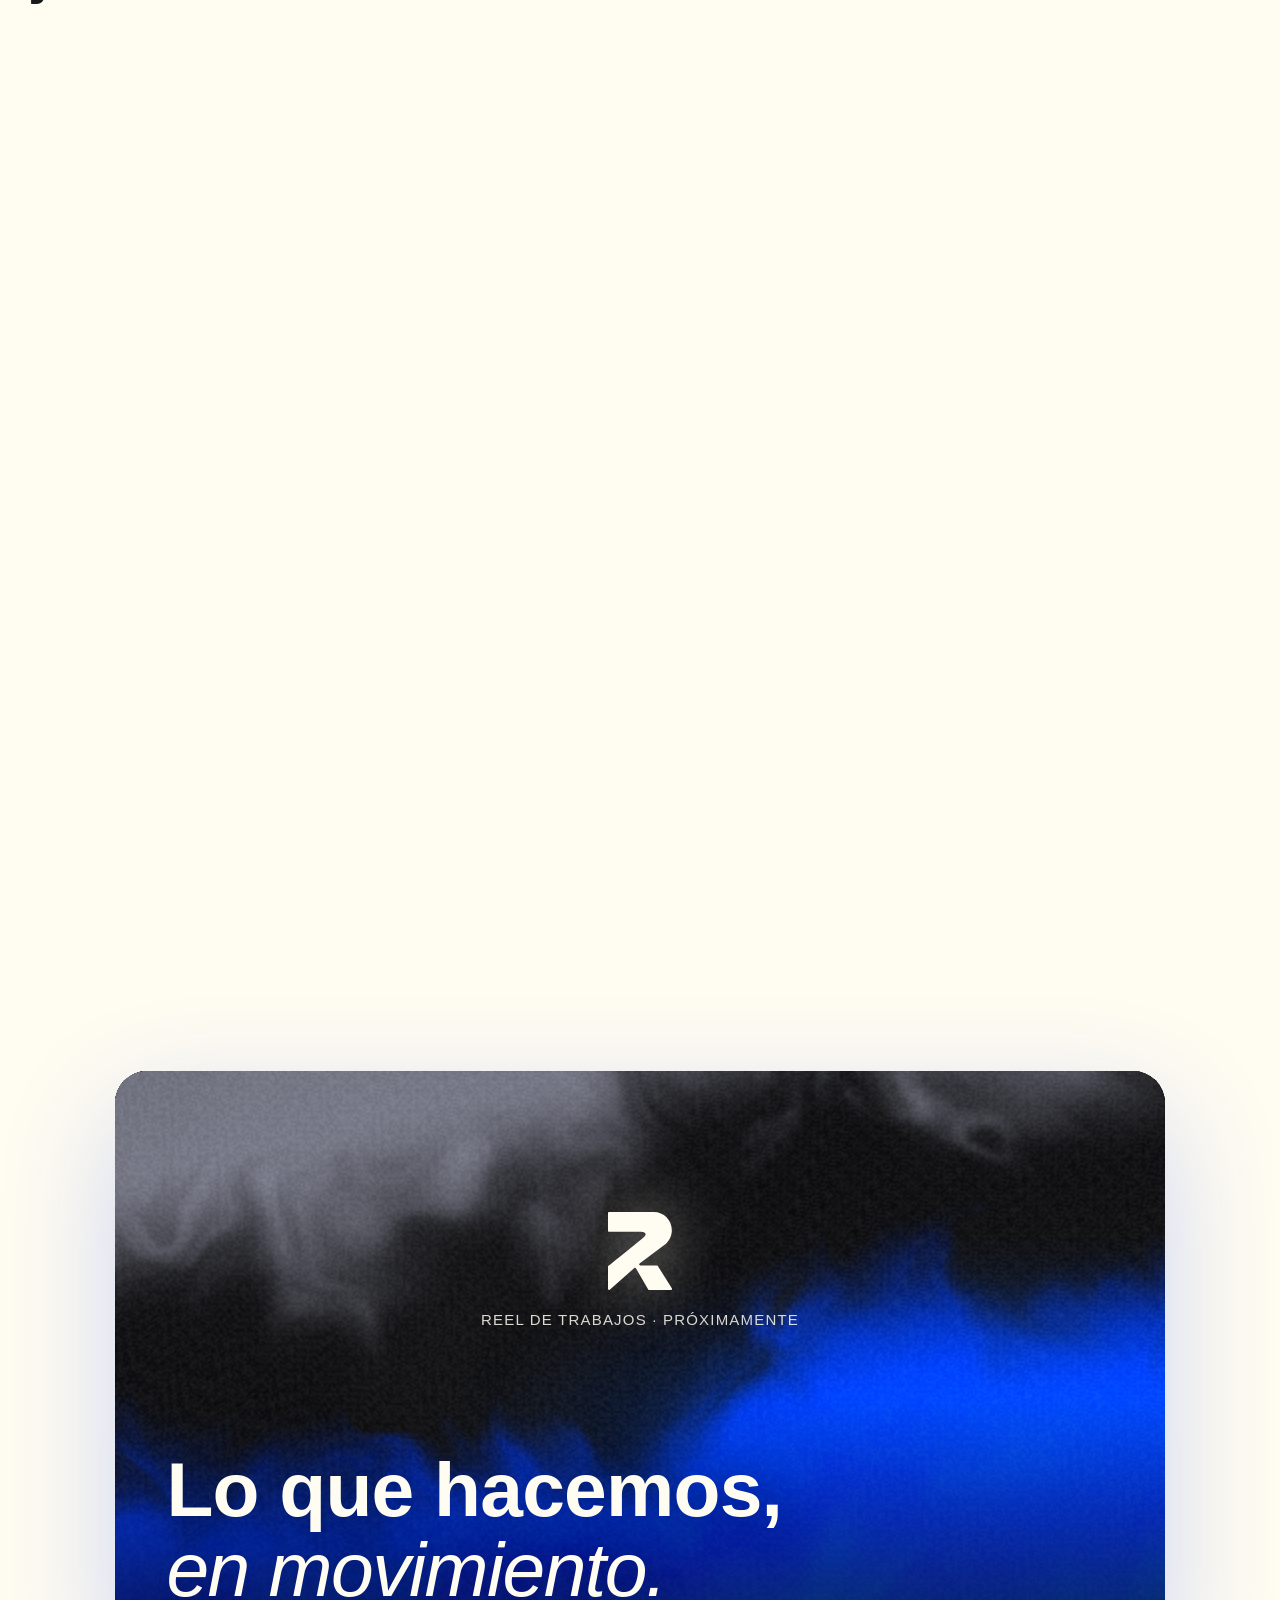
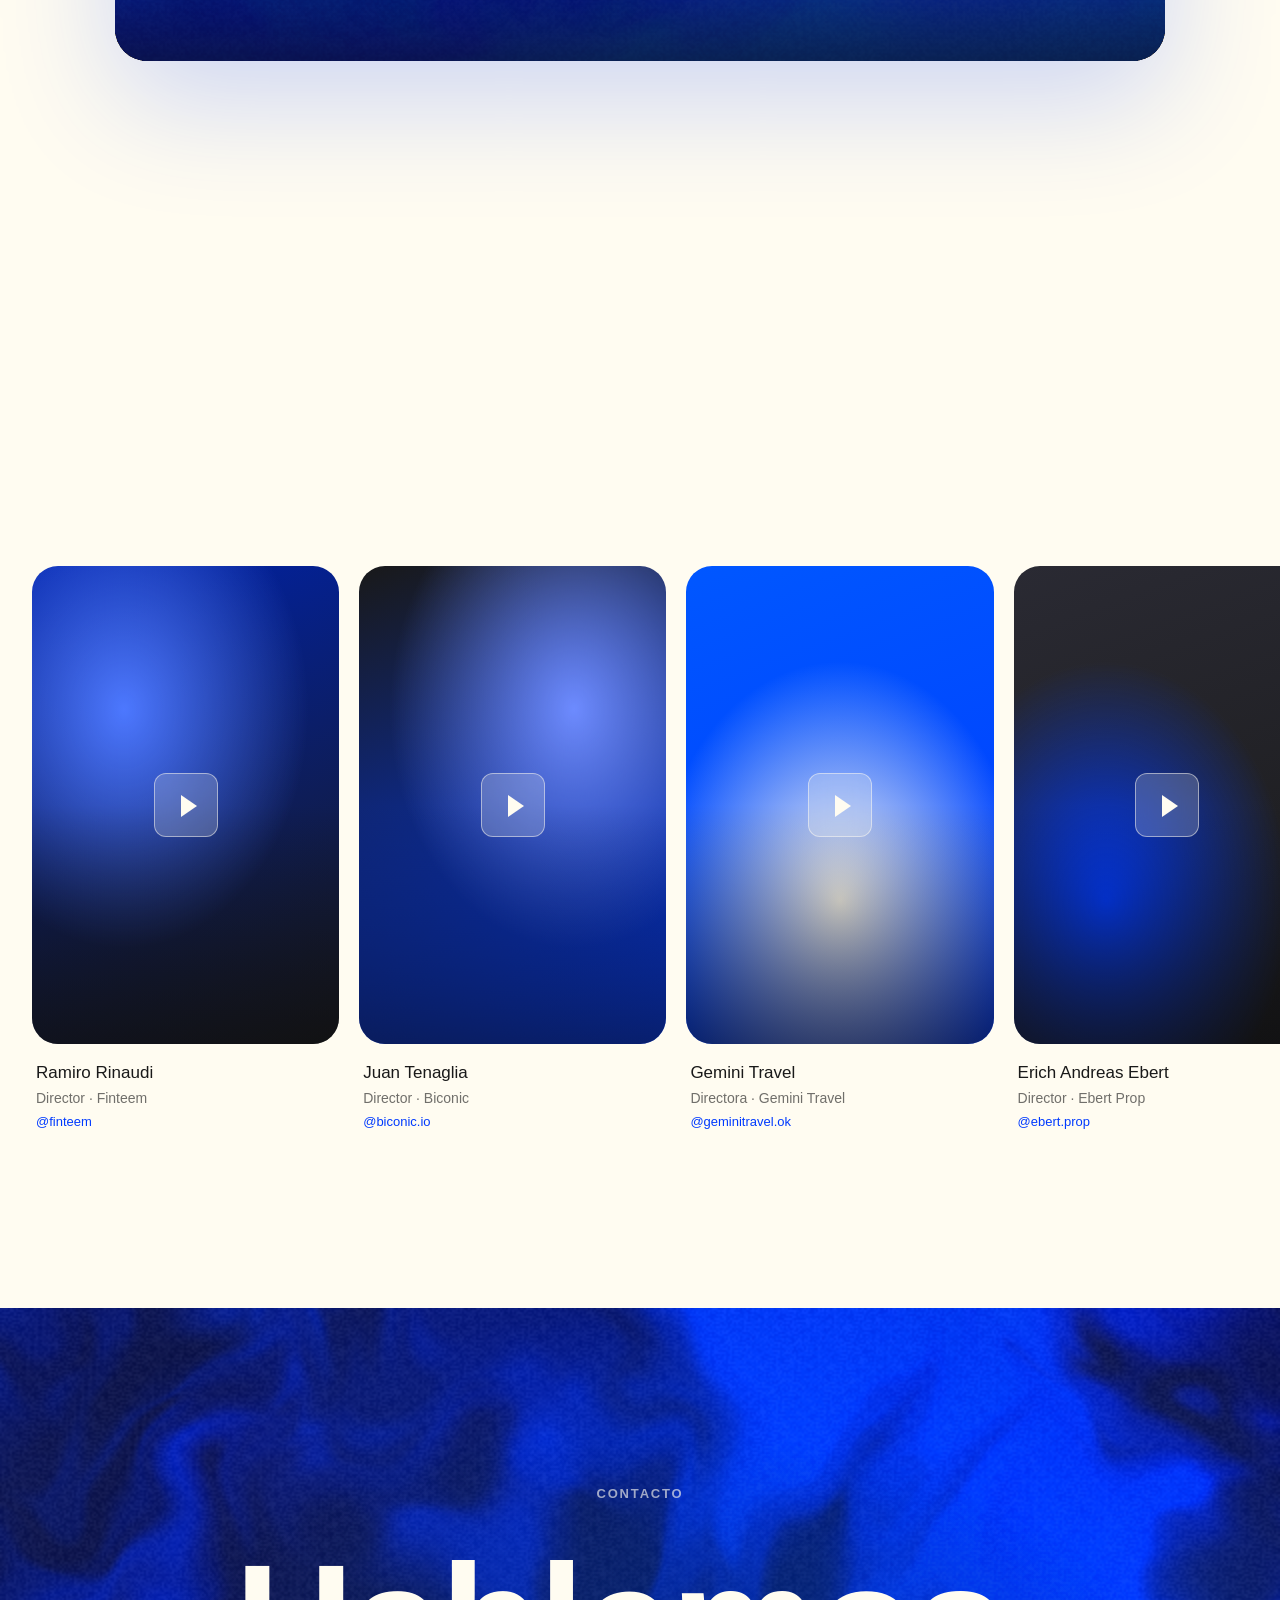
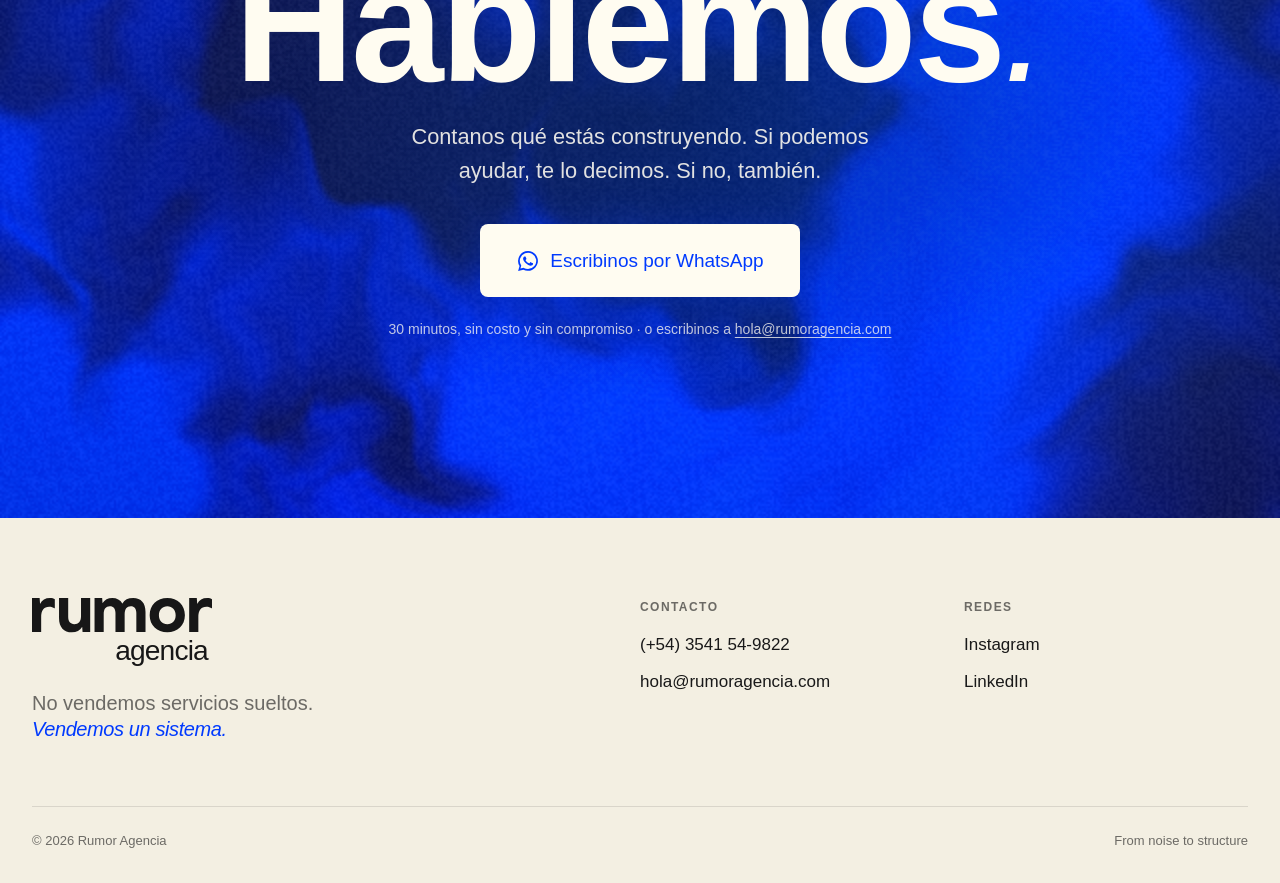
==== commit c27a867e: "Franja de clientes: logos de Finteem, Ebert Prop, Tourkess Travel, Aquí Tu Reforma y ChattyHiring Co" ====
--- a/landing/index.html
+++ b/landing/index.html
@@ -122,10 +122,10 @@
   <p class="brands-title">Trabajamos con</p>
   <div class="marquee">
     <div class="marquee-track">
-      <!-- Logos en assets/clientes/ (oscuros, se ven grises por la opacidad). Los nombres en texto se reemplazan cuando lleguen sus logos.
+      <!-- Logos en assets/clientes/ (oscuros, se ven grises por la opacidad). Laurkos sigue en texto hasta tener su logo.
            La fila va dos veces para que el loop no tenga cortes. -->
-      <img src="assets/clientes/biconic.png" alt="biconic" style="--h:26px" loading="lazy"><img src="assets/clientes/gemini-travel.png" alt="Gemini Travel" style="--h:44px" loading="lazy"><span>finteem</span><img src="assets/clientes/jubenial.png" alt="Jubenial" style="--h:28px" loading="lazy"><img src="assets/clientes/lafinca-smart.png" alt="La Finca Smart" style="--h:50px" loading="lazy"><span>Ebert Prop</span><img src="assets/clientes/ml-reprosport.png" alt="ML Reprosport" style="--h:32px" loading="lazy"><img src="assets/clientes/umami.png" alt="Umami Projects" style="--h:40px" loading="lazy"><img src="assets/clientes/performanze.png" alt="Performanze" style="--h:22px" loading="lazy"><span>Laurkos</span>
-      <img src="assets/clientes/biconic.png" alt="biconic" style="--h:26px" loading="lazy" aria-hidden="true"><img src="assets/clientes/gemini-travel.png" alt="Gemini Travel" style="--h:44px" loading="lazy" aria-hidden="true"><span>finteem</span><img src="assets/clientes/jubenial.png" alt="Jubenial" style="--h:28px" loading="lazy" aria-hidden="true"><img src="assets/clientes/lafinca-smart.png" alt="La Finca Smart" style="--h:50px" loading="lazy" aria-hidden="true"><span>Ebert Prop</span><img src="assets/clientes/ml-reprosport.png" alt="ML Reprosport" style="--h:32px" loading="lazy" aria-hidden="true"><img src="assets/clientes/umami.png" alt="Umami Projects" style="--h:40px" loading="lazy" aria-hidden="true"><img src="assets/clientes/performanze.png" alt="Performanze" style="--h:22px" loading="lazy" aria-hidden="true"><span>Laurkos</span>
+      <img src="assets/clientes/biconic.png" alt="biconic" style="--h:26px" loading="lazy"><img src="assets/clientes/gemini-travel.png" alt="Gemini Travel" style="--h:44px" loading="lazy"><img src="assets/clientes/finteem.png" alt="Finteem" style="--h:26px" loading="lazy"><img src="assets/clientes/jubenial.png" alt="Jubenial" style="--h:28px" loading="lazy"><img src="assets/clientes/tourkess-travel.png" alt="Tourkess Travel" style="--h:66px" loading="lazy"><img src="assets/clientes/lafinca-smart.png" alt="La Finca Smart" style="--h:50px" loading="lazy"><img src="assets/clientes/ebert-prop.png" alt="Ebert Prop" style="--h:34px" loading="lazy"><img src="assets/clientes/ml-reprosport.png" alt="ML Reprosport" style="--h:32px" loading="lazy"><img src="assets/clientes/aqui-tu-reforma.png" alt="Aquí Tu Reforma" style="--h:44px" loading="lazy"><img src="assets/clientes/umami.png" alt="Umami Projects" style="--h:40px" loading="lazy"><img src="assets/clientes/chattyhiring.png" alt="ChattyHiring" style="--h:32px" loading="lazy"><img src="assets/clientes/performanze.png" alt="Performanze" style="--h:22px" loading="lazy"><span>Laurkos</span>
+      <img src="assets/clientes/biconic.png" alt="biconic" style="--h:26px" loading="lazy" aria-hidden="true"><img src="assets/clientes/gemini-travel.png" alt="Gemini Travel" style="--h:44px" loading="lazy" aria-hidden="true"><img src="assets/clientes/finteem.png" alt="Finteem" style="--h:26px" loading="lazy" aria-hidden="true"><img src="assets/clientes/jubenial.png" alt="Jubenial" style="--h:28px" loading="lazy" aria-hidden="true"><img src="assets/clientes/tourkess-travel.png" alt="Tourkess Travel" style="--h:66px" loading="lazy" aria-hidden="true"><img src="assets/clientes/lafinca-smart.png" alt="La Finca Smart" style="--h:50px" loading="lazy" aria-hidden="true"><img src="assets/clientes/ebert-prop.png" alt="Ebert Prop" style="--h:34px" loading="lazy" aria-hidden="true"><img src="assets/clientes/ml-reprosport.png" alt="ML Reprosport" style="--h:32px" loading="lazy" aria-hidden="true"><img src="assets/clientes/aqui-tu-reforma.png" alt="Aquí Tu Reforma" style="--h:44px" loading="lazy" aria-hidden="true"><img src="assets/clientes/umami.png" alt="Umami Projects" style="--h:40px" loading="lazy" aria-hidden="true"><img src="assets/clientes/chattyhiring.png" alt="ChattyHiring" style="--h:32px" loading="lazy" aria-hidden="true"><img src="assets/clientes/performanze.png" alt="Performanze" style="--h:22px" loading="lazy" aria-hidden="true"><span aria-hidden="true">Laurkos</span>
     </div>
   </div>
 </section>
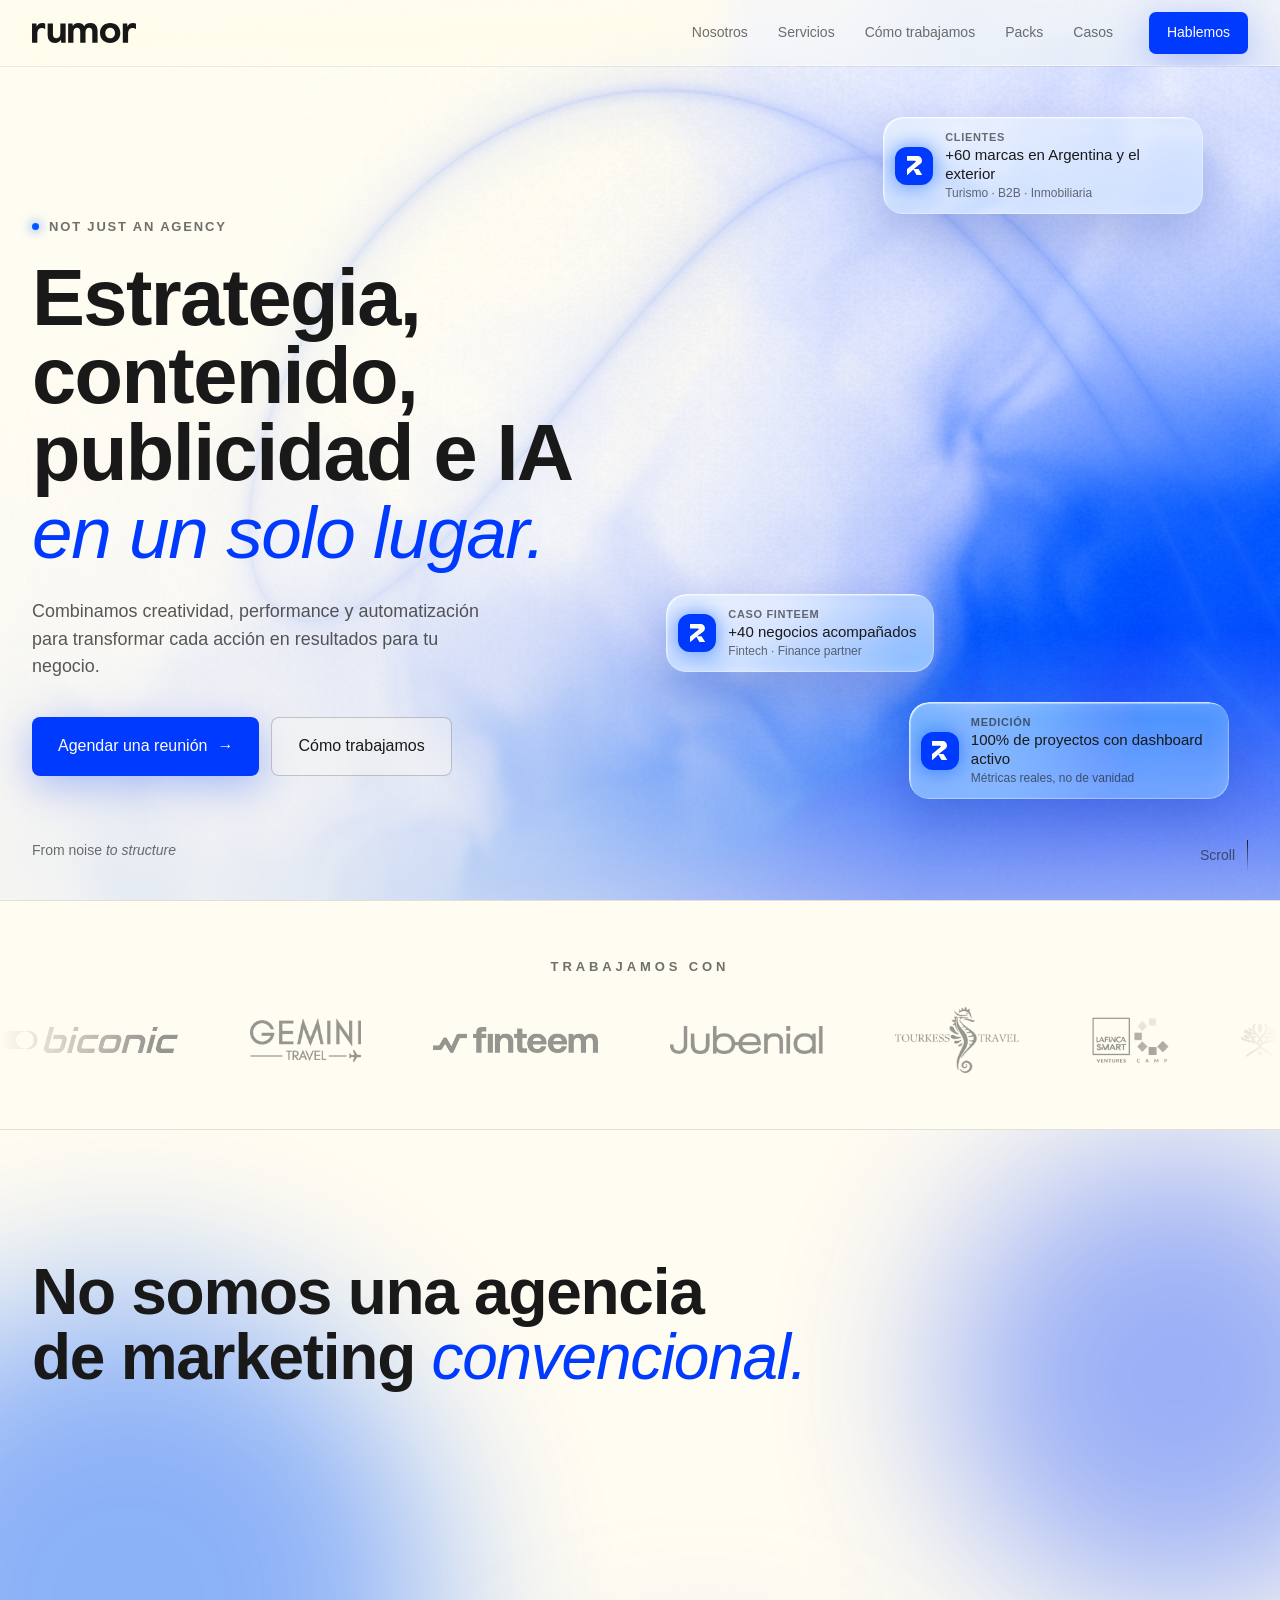
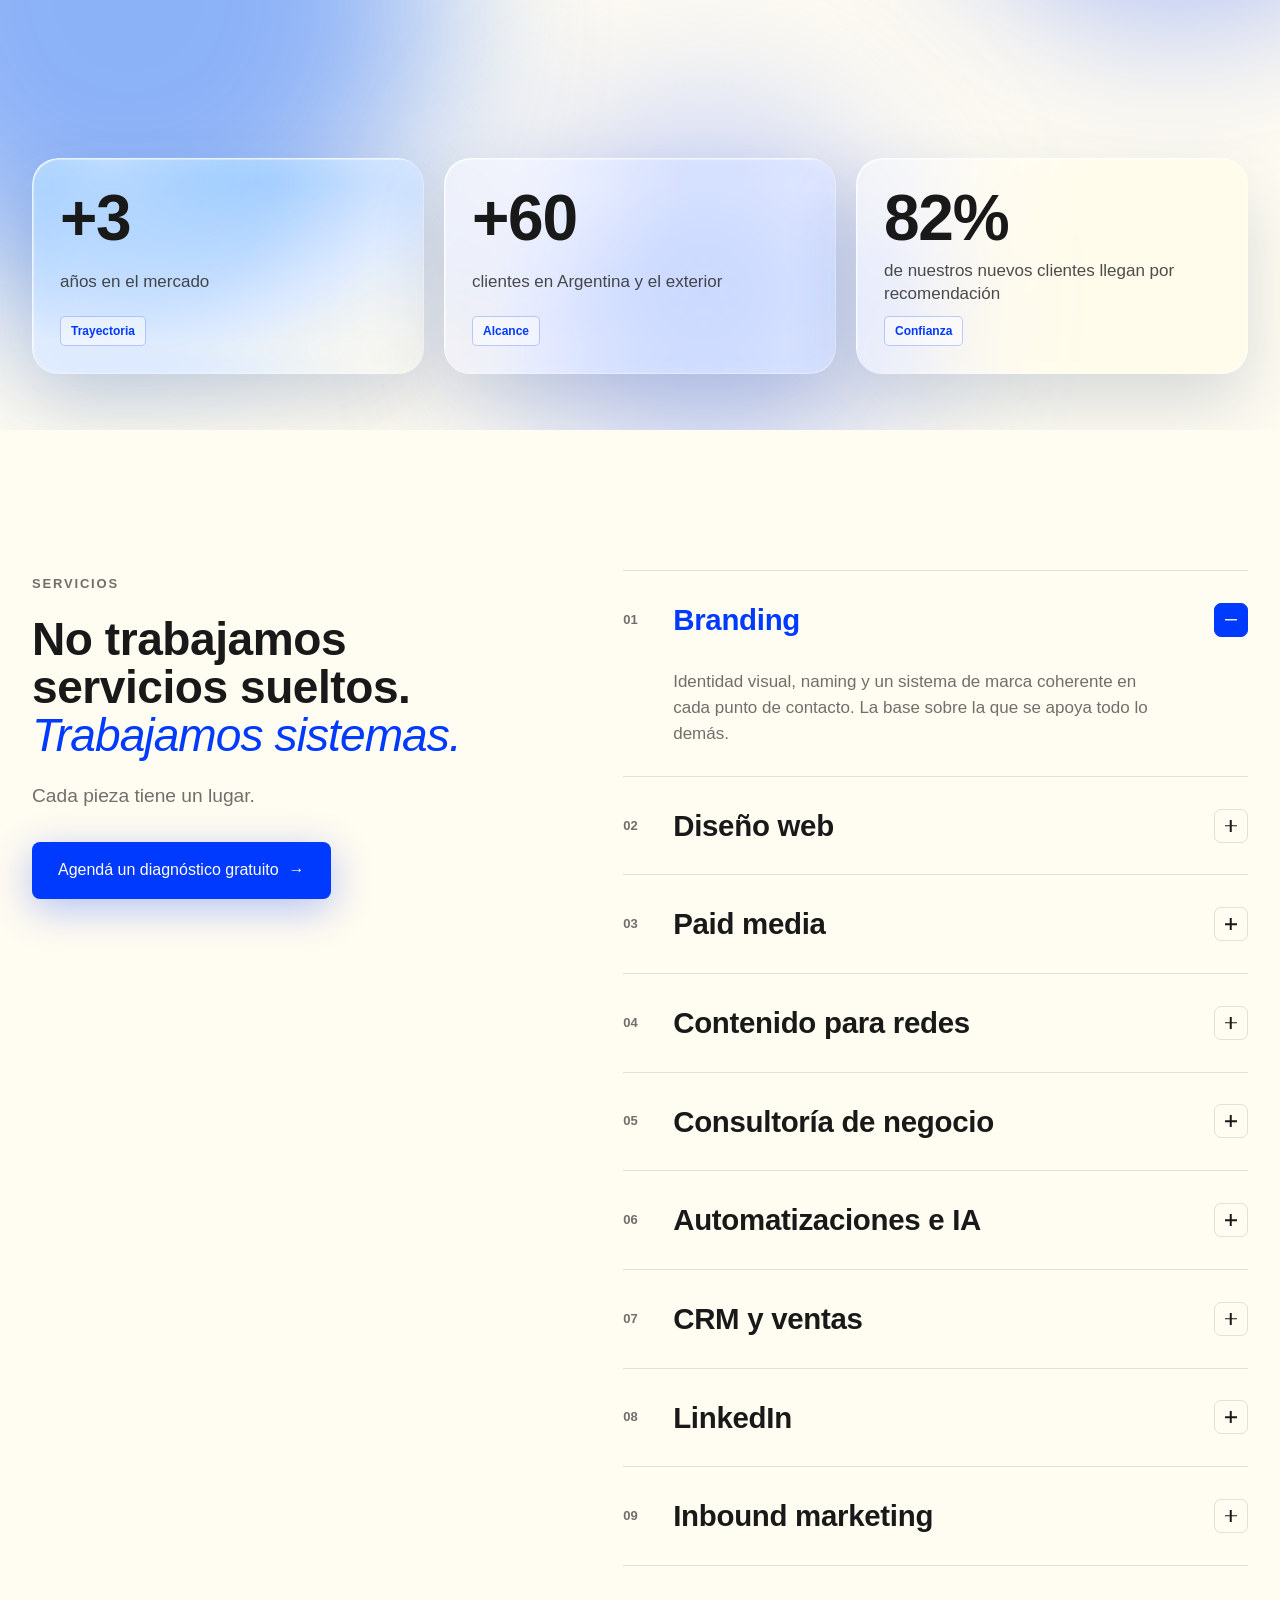
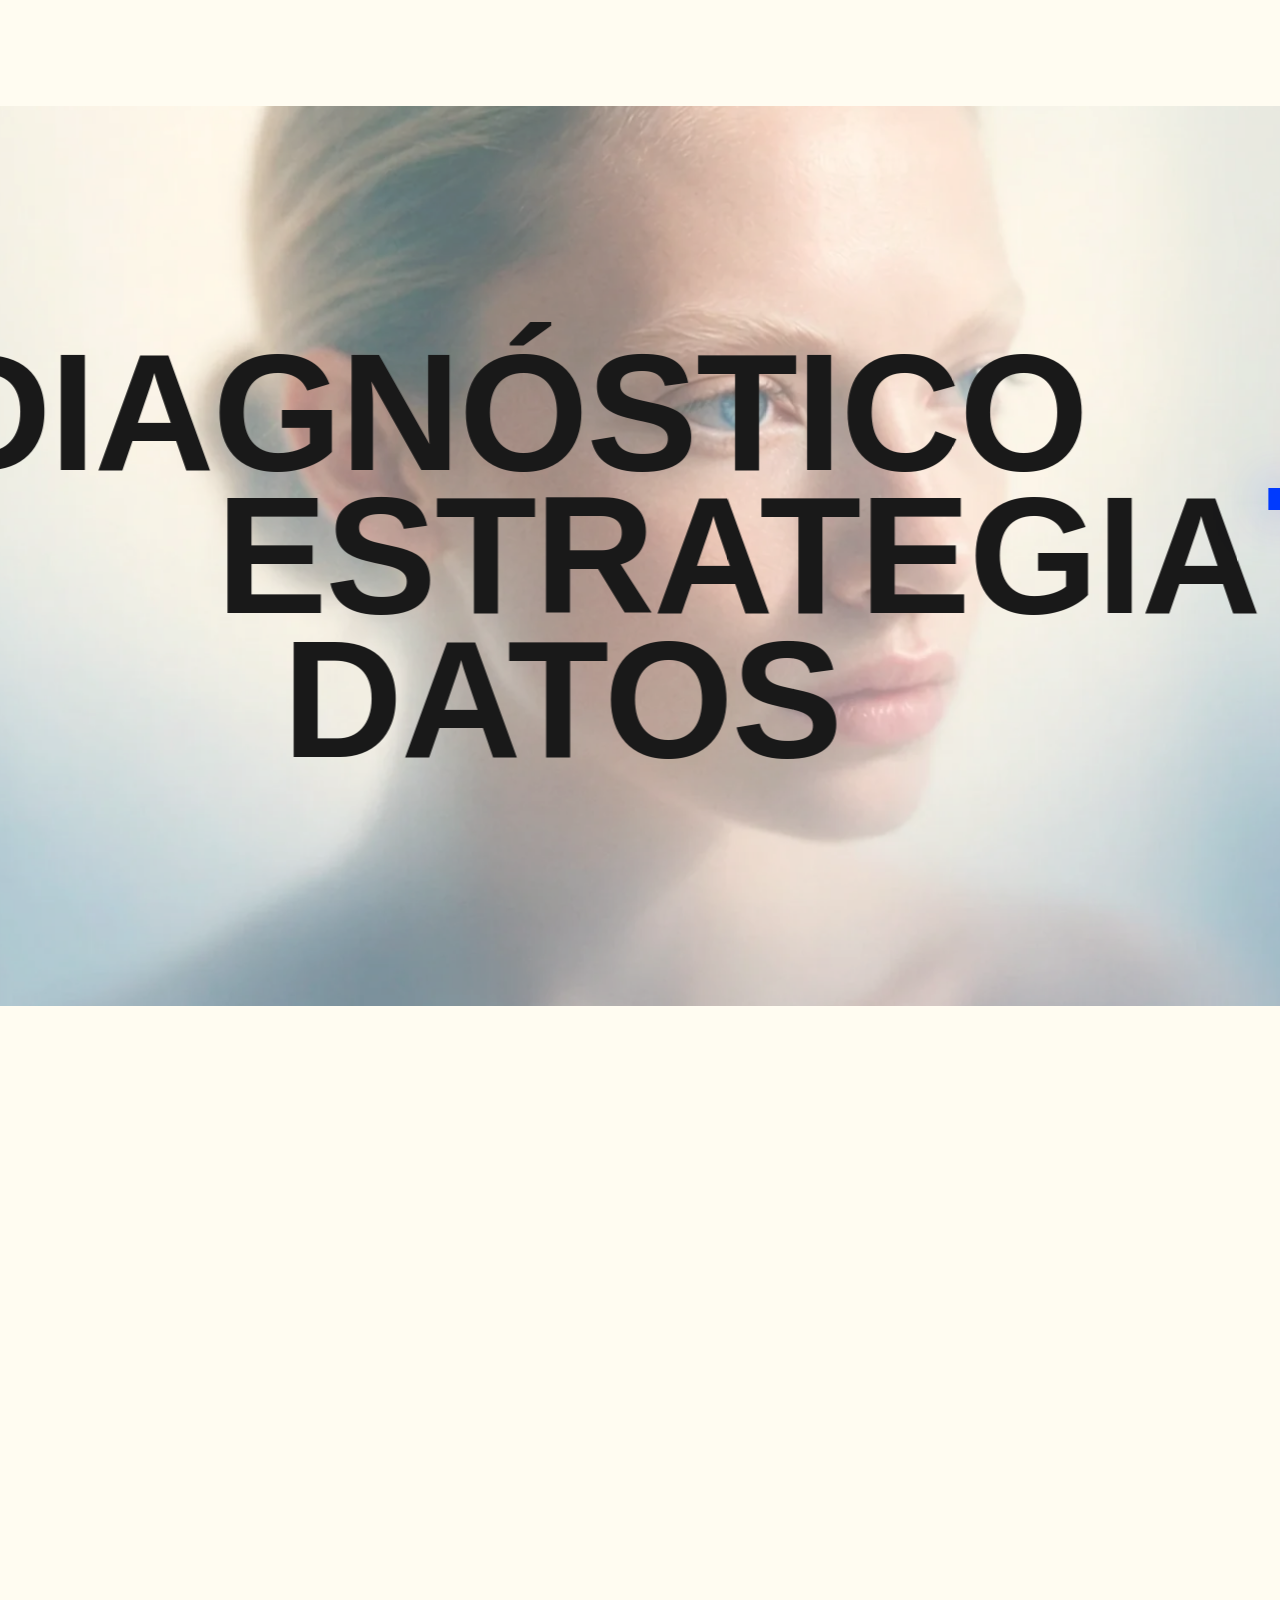
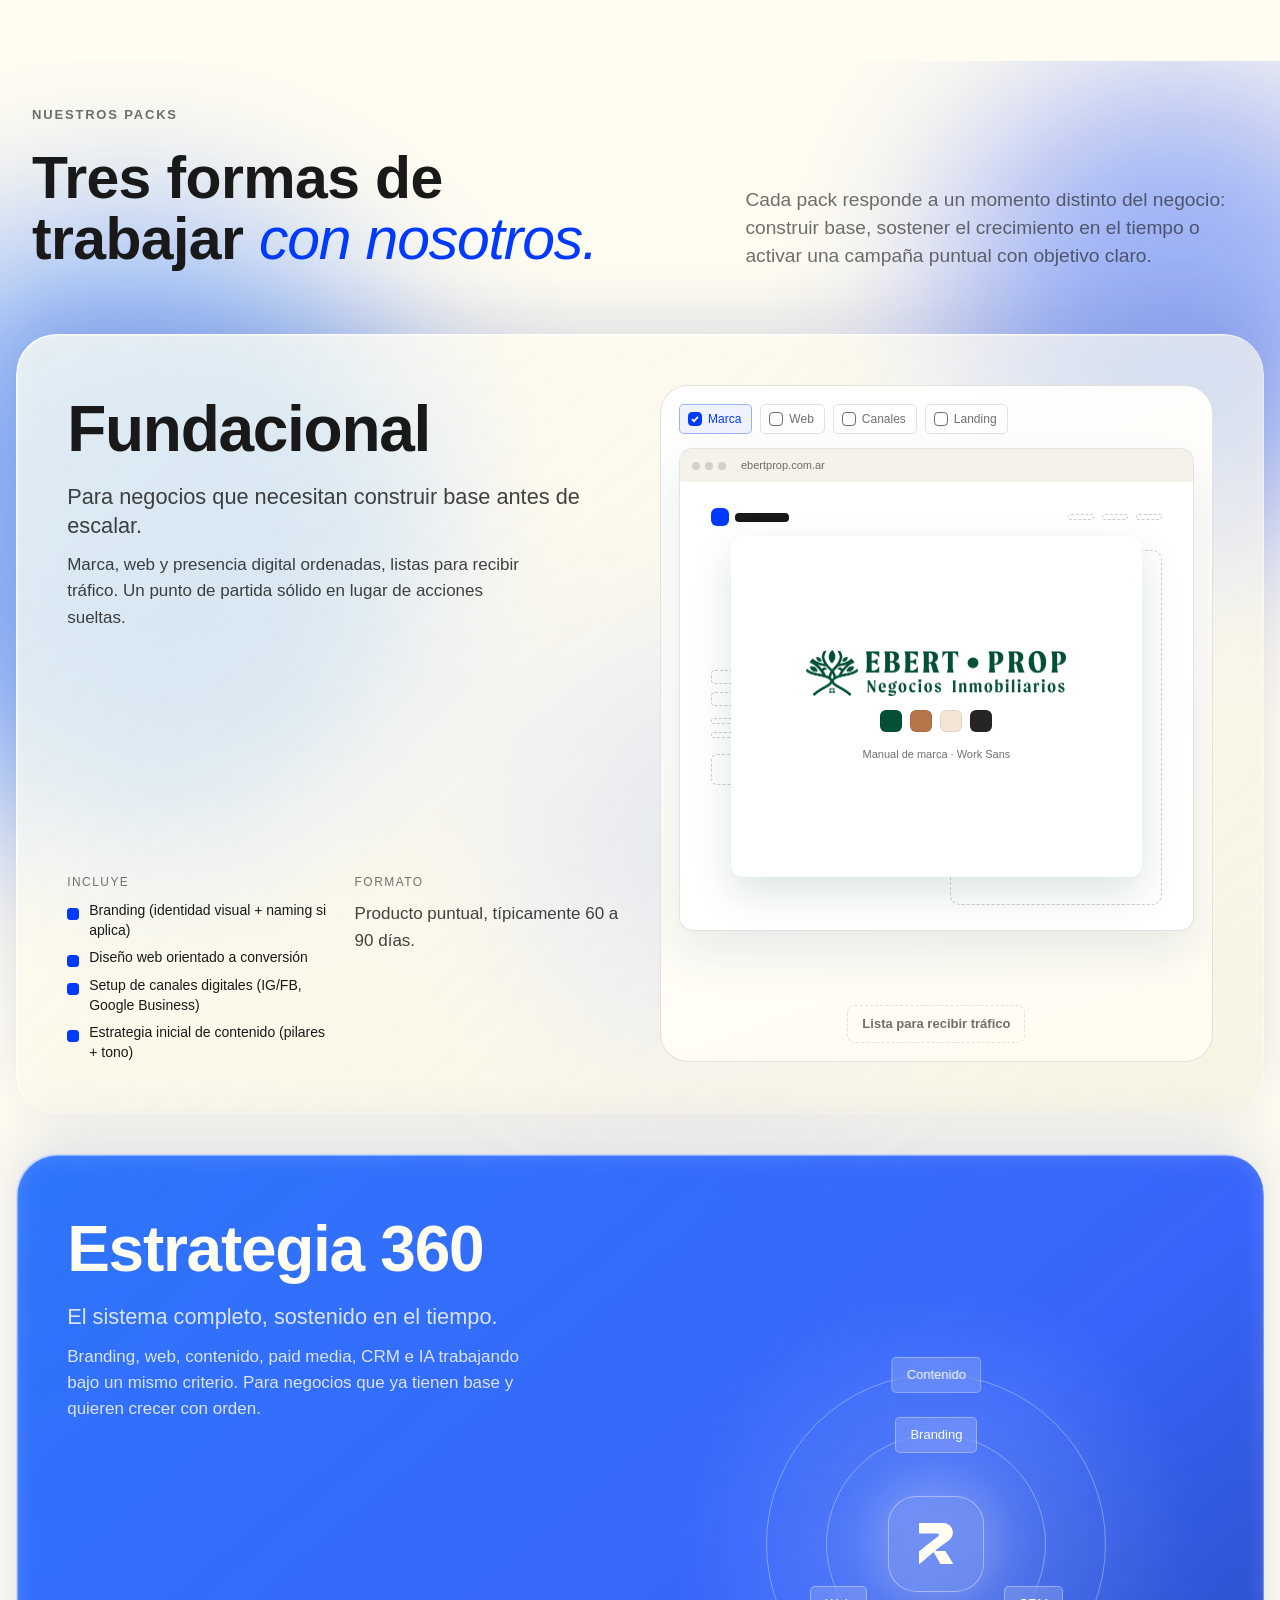
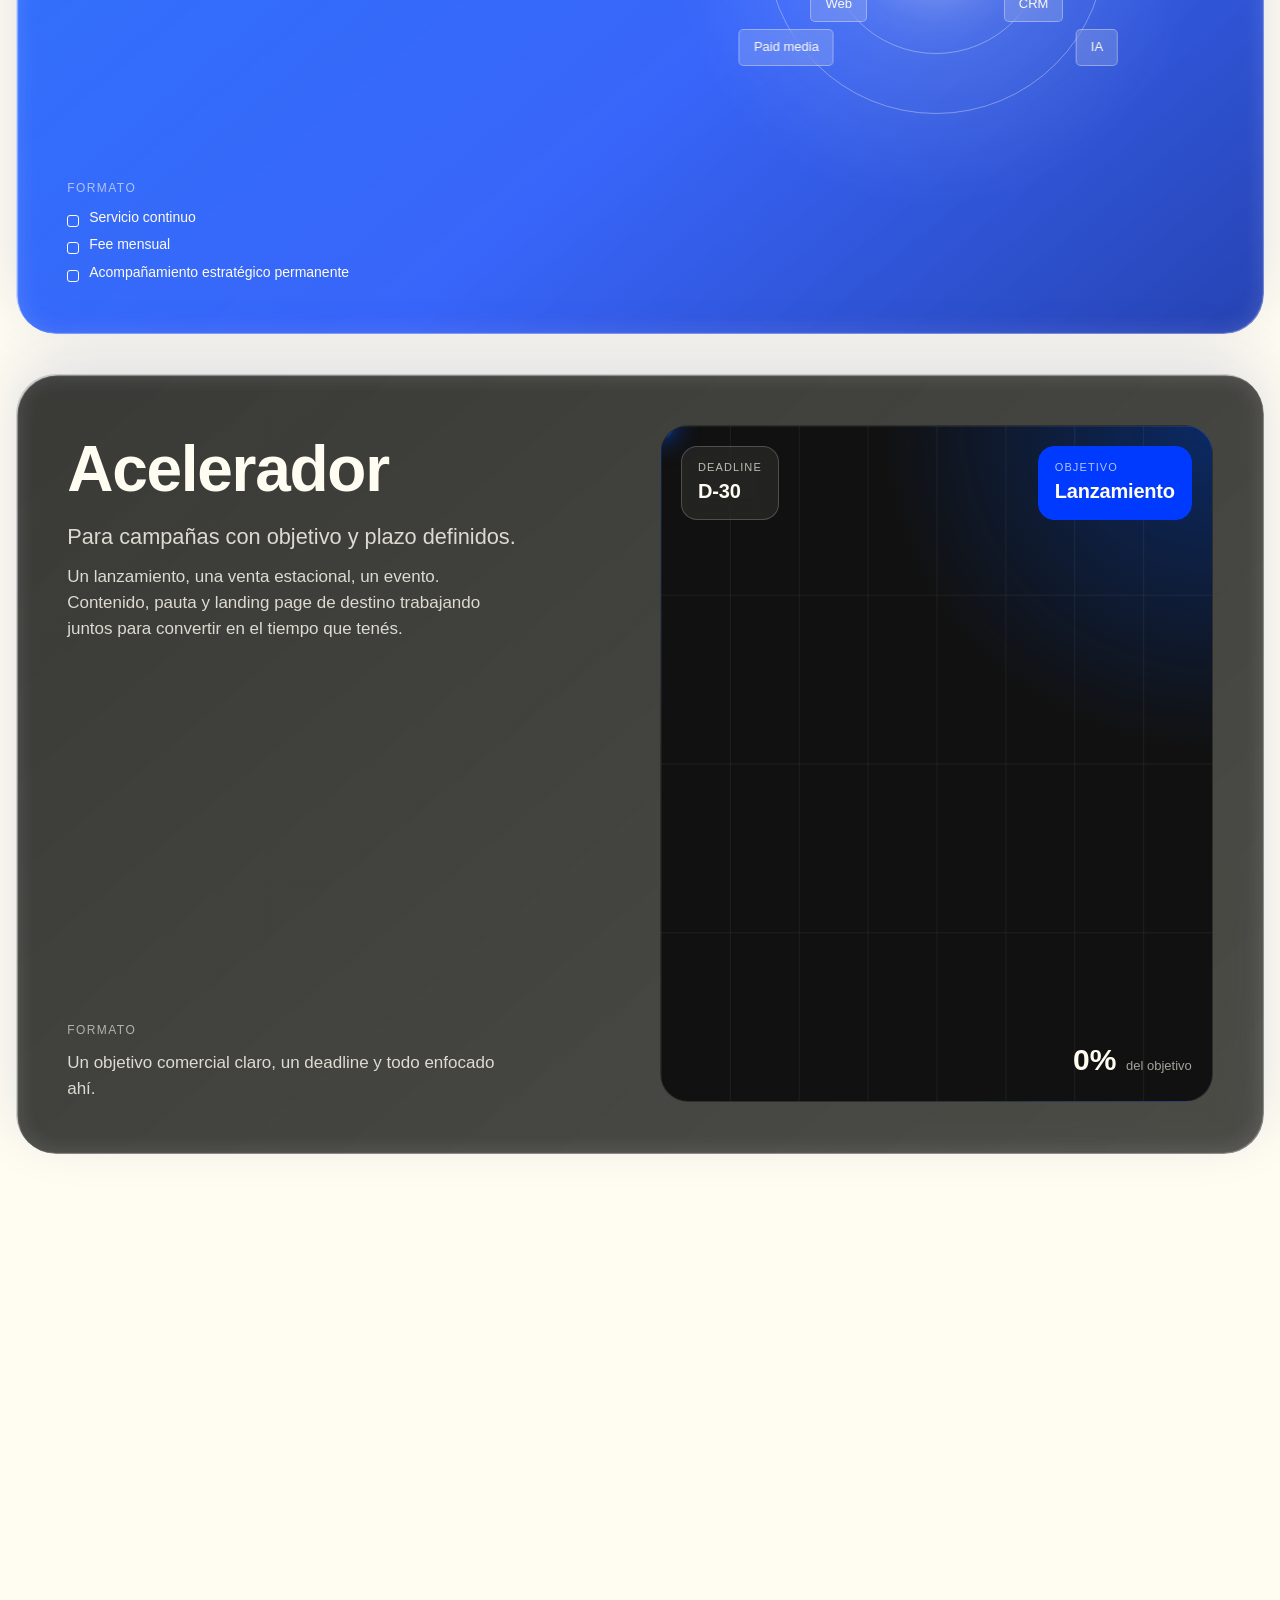
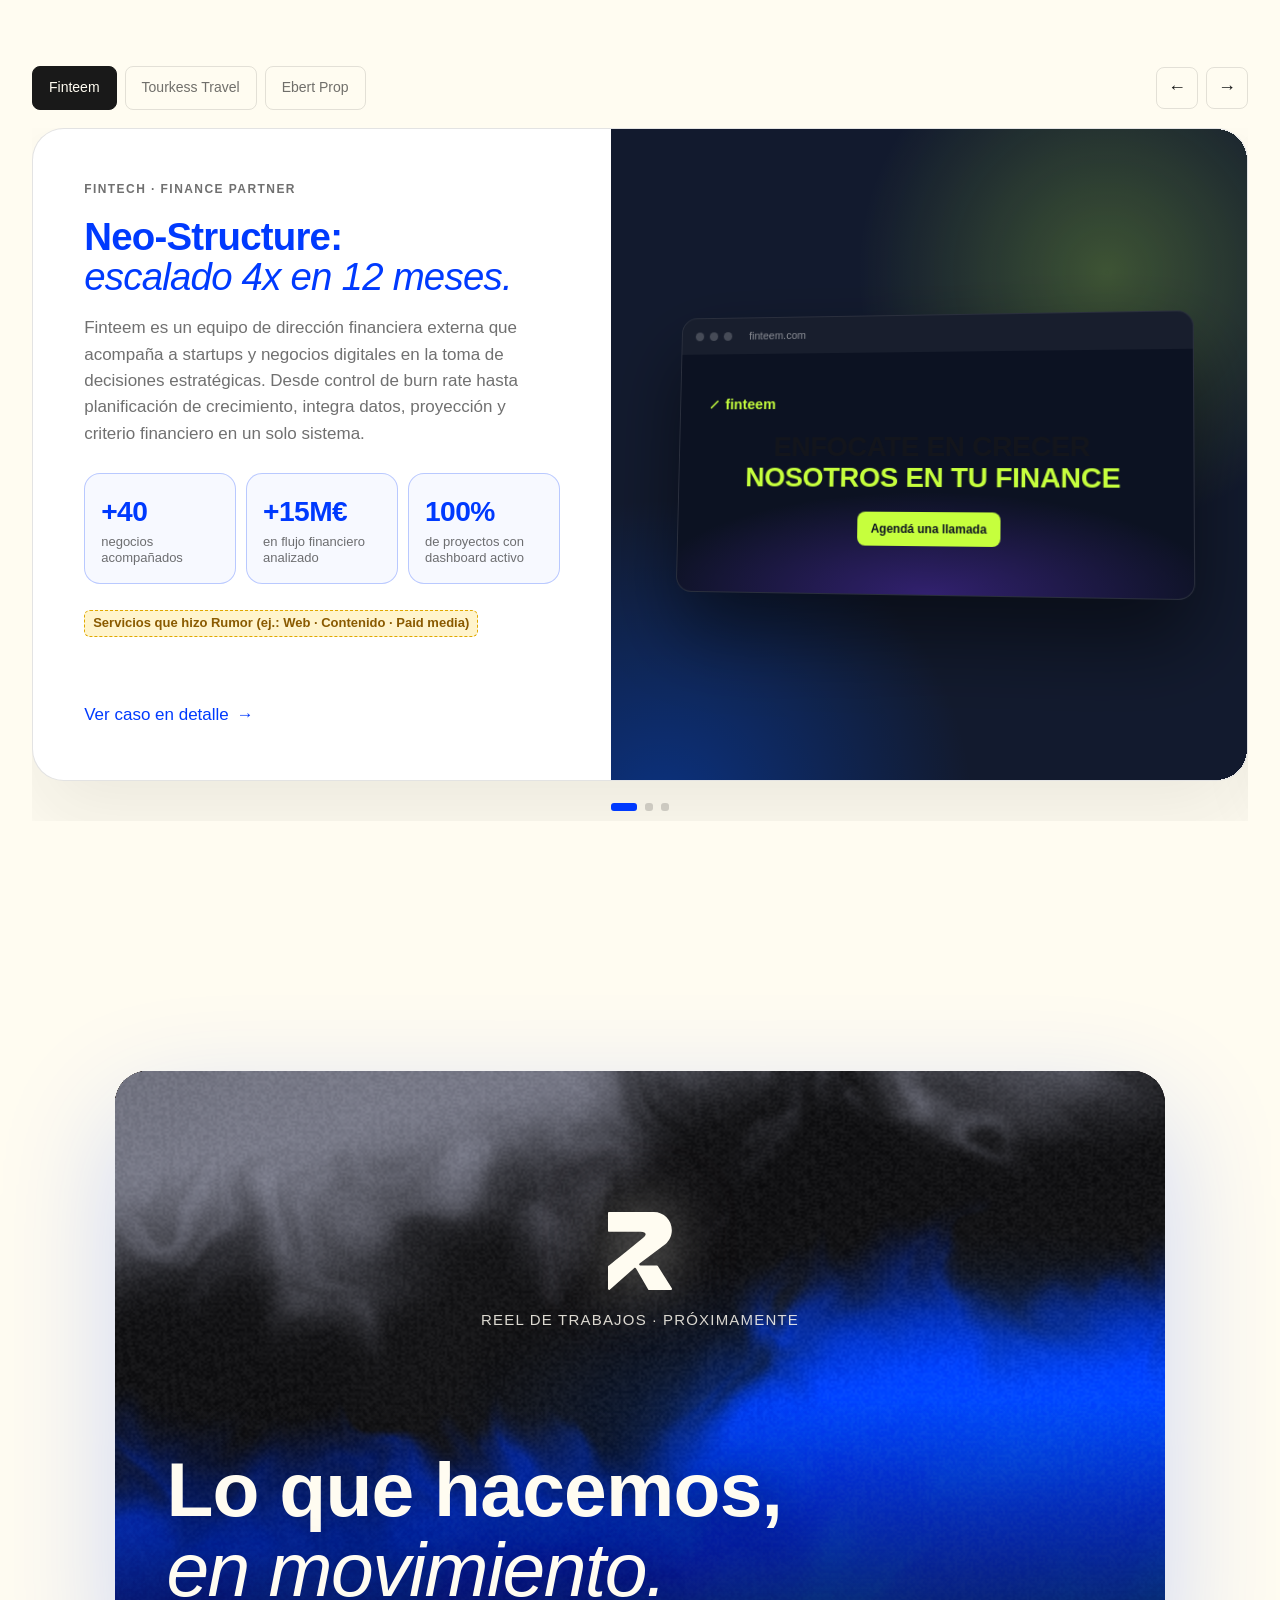
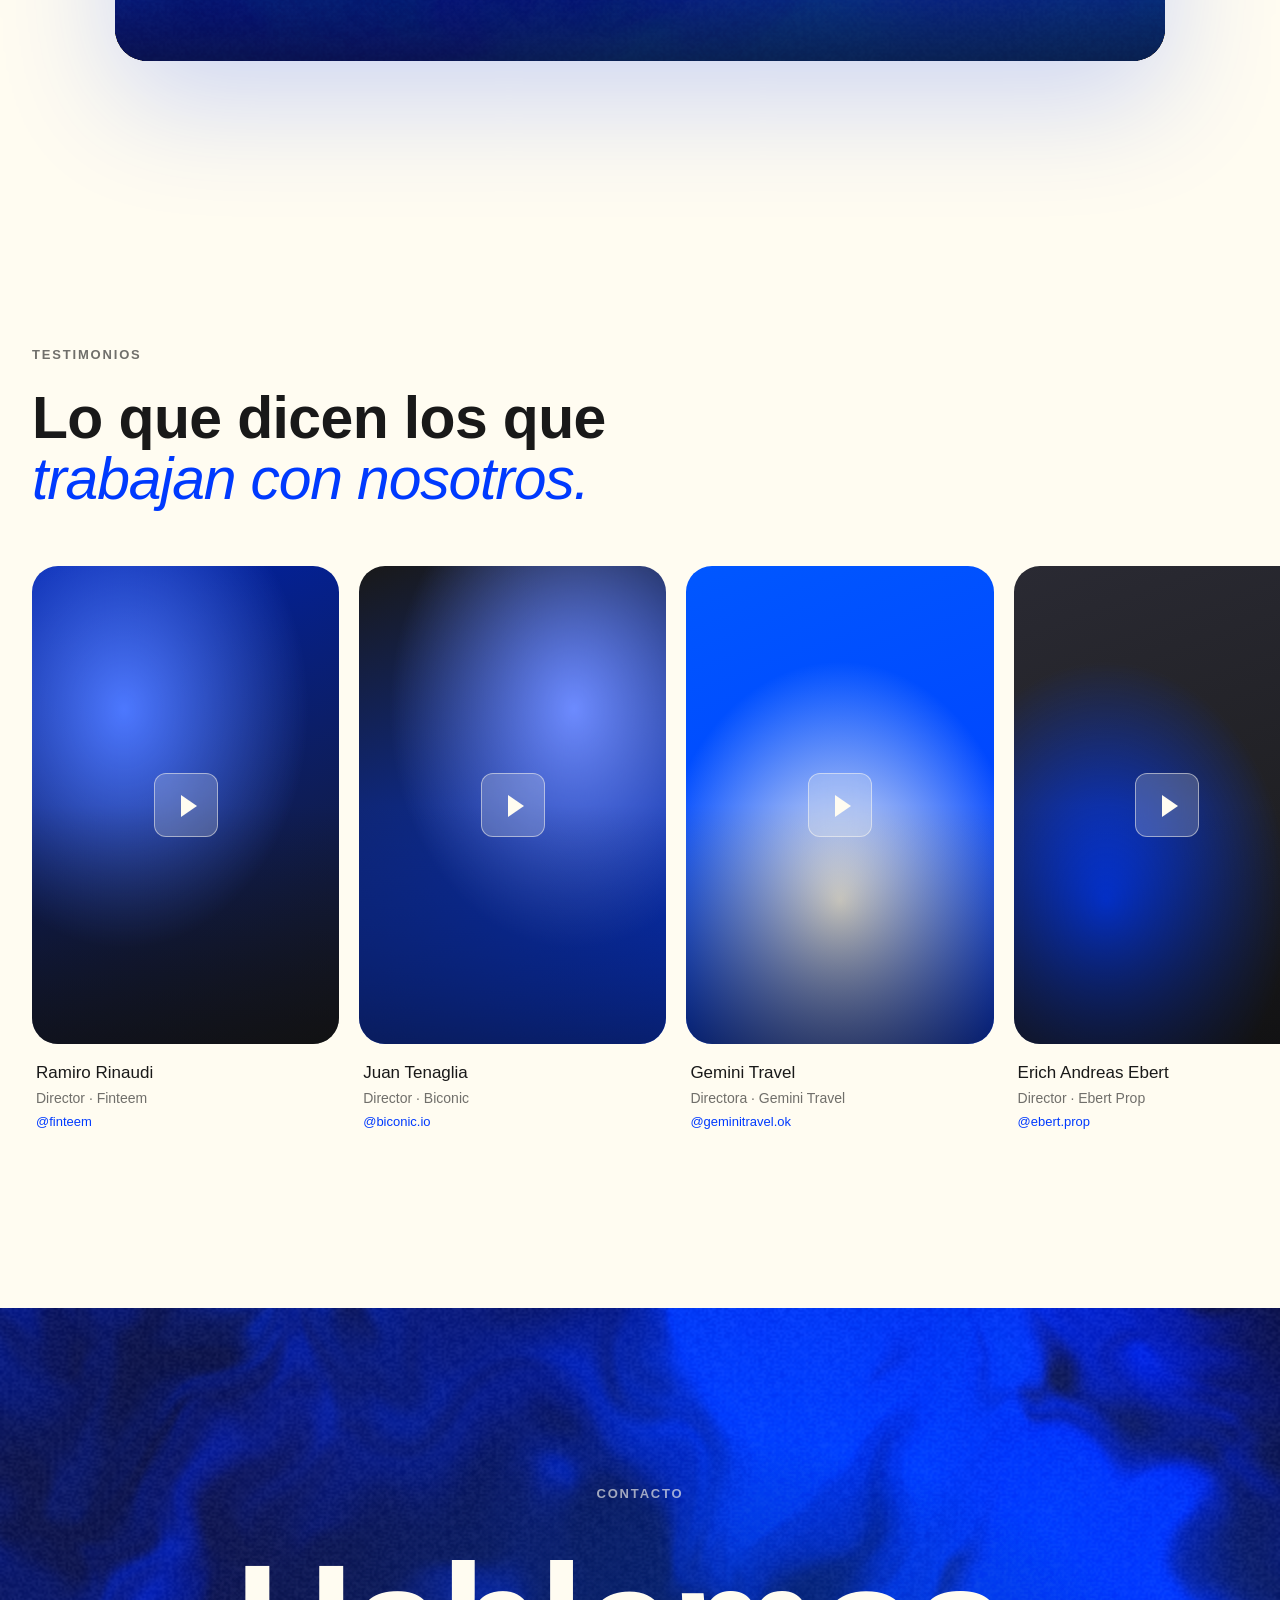
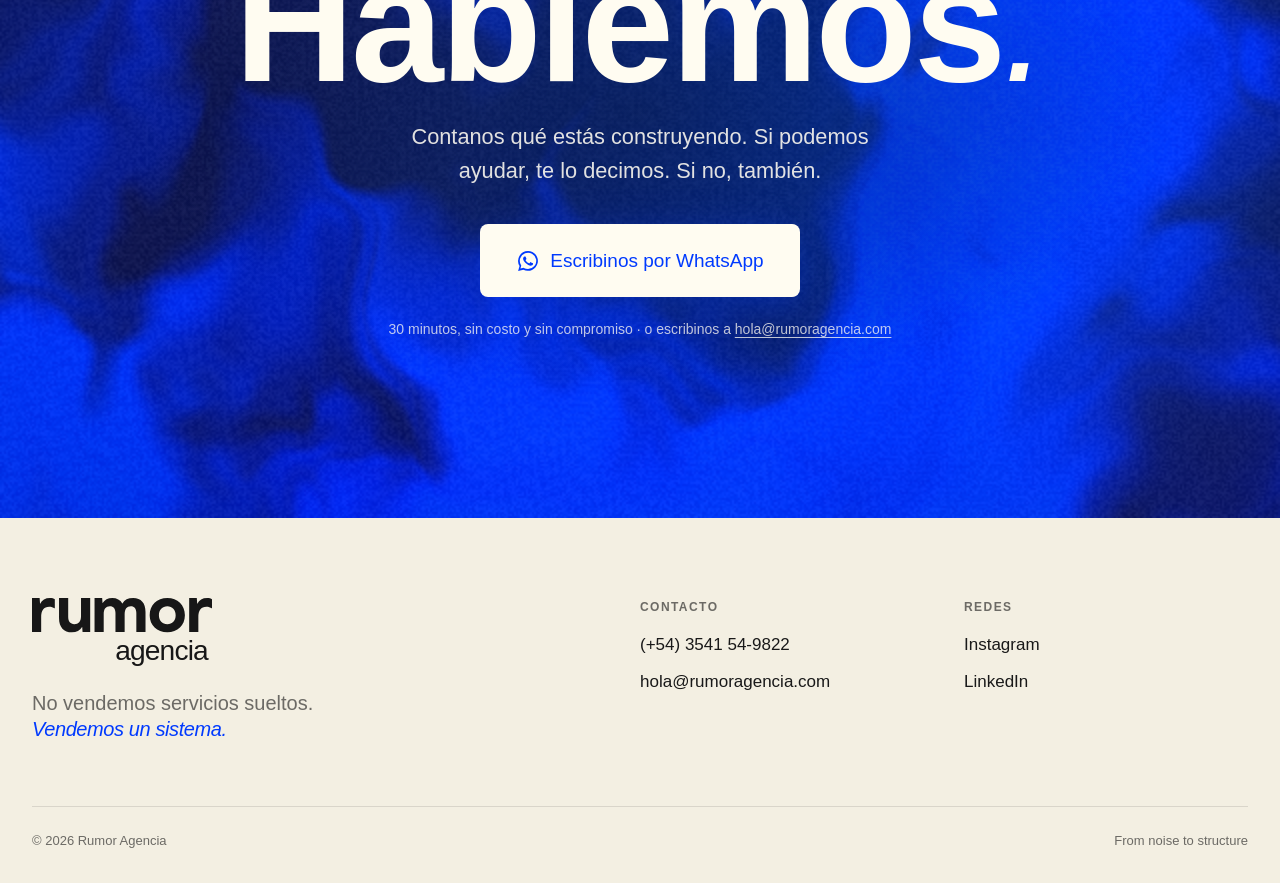
==== commit 3d556d59: "Fundacional con el caso real de Ebert Prop (marca, web, canales y landing), captura real en el caso " ====
--- a/landing/index.html
+++ b/landing/index.html
@@ -225,7 +225,6 @@
   <div class="stack">
     <article class="pack lg p-cream">
       <div class="pack-copy">
-        <span class="pack-num">01</span>
         <h3>Fundacional</h3>
         <p class="pack-lead">Para negocios que necesitan construir base antes de escalar.</p>
         <p>Marca, web y presencia digital ordenadas, listas para recibir tráfico. Un punto de partida sólido en lugar de acciones sueltas.</p>
@@ -237,17 +236,24 @@
         </div>
       </div>
       <div class="pack-visual v-found" id="found" aria-hidden="true">
-        <!-- Del boceto a la web lista: marca → web → canales → tráfico (lo anima script.js) -->
-        <div class="f-checks"><span data-s="1">Marca</span><span data-s="2">Web</span><span data-s="3">Canales</span></div>
+        <!-- Caso real Ebert Prop: boceto → marca → web → canales → landing recibiendo tráfico (lo anima script.js).
+             Imágenes en assets/casos/ (recortadas, sin barras del navegador). -->
+        <div class="f-checks"><span data-s="1">Marca</span><span data-s="2">Web</span><span data-s="3">Canales</span><span data-s="4">Landing</span></div>
         <div class="f-browser">
-          <div class="f-bar"><i></i><i></i><i></i><span>tumarca.com</span></div>
+          <div class="f-bar"><i></i><i></i><i></i><span id="fUrl">ebertprop.com.ar</span></div>
           <div class="f-page">
             <div class="f-nav"><span class="f-logo"><b></b><i></i></span><span class="f-links"><i></i><i></i><i></i></span></div>
             <div class="f-hero">
               <div class="f-copy"><i class="f-h1"></i><i class="f-h1 short"></i><i class="f-p"></i><i class="f-p short"></i><span class="f-btn">Consultar</span></div>
               <div class="f-img"></div>
             </div>
-            <div class="f-palette"><i></i><i></i><i></i></div>
+            <div class="f-brand">
+              <img src="assets/casos/ebert-logo-verde.png" alt="" loading="lazy">
+              <div class="f-sw"><i style="--c:#045034"></i><i style="--c:#b77649"></i><i style="--c:#f5e5d6"></i><i style="--c:#262523"></i></div>
+              <small>Manual de marca · Work Sans</small>
+            </div>
+            <img class="f-shot f-home" src="assets/casos/ebert-home.webp" alt="" loading="lazy">
+            <img class="f-shot f-land" src="assets/casos/ebert-landing.webp" alt="" loading="lazy">
           </div>
         </div>
         <div class="f-channels">
@@ -261,7 +267,6 @@
 
     <article class="pack lg p-blue">
       <div class="pack-copy">
-        <span class="pack-num">02</span>
         <h3>Estrategia 360</h3>
         <p class="pack-lead">El sistema completo, sostenido en el tiempo.</p>
         <p>Branding, web, contenido, paid media, CRM e IA trabajando bajo un mismo criterio. Para negocios que ya tienen base y quieren crecer con orden.</p>
@@ -280,7 +285,6 @@
 
     <article class="pack lg p-black">
       <div class="pack-copy">
-        <span class="pack-num">03</span>
         <h3>Acelerador</h3>
         <p class="pack-lead">Para campañas con objetivo y plazo definidos.</p>
         <p>Un lanzamiento, una venta estacional, un evento. Contenido, pauta y landing page de destino trabajando juntos para convertir en el tiempo que tenés.</p>
@@ -402,13 +406,9 @@
         <div class="case-visual cv-ebert">
           <div class="browser">
             <div class="browser-bar"><i></i><i></i><i></i><span>ebertprop.com.ar/casa-de-categoria-villa-del-lago</span></div>
-            <div class="eb-body">
-              <div class="eb-img"></div>
-              <div class="eb-copy"><small>Villa del Lago · Carlos Paz</small><b>Casa de categoría</b><span class="eb-btn">Consultar por WhatsApp</span></div>
-            </div>
+            <img class="eb-shot" src="assets/casos/ebert-landing-portada.webp" alt="Landing de la casa de categoría en Villa del Lago" loading="lazy">
           </div>
           <div class="eb-ad"><span class="eb-meta">Meta</span>Anuncio → landing de la casa</div>
-          <span class="falta falta-visual">Falta: captura real de la web y la landing</span>
         </div>
       </article>
     </div>
--- a/landing/styles.css
+++ b/landing/styles.css
@@ -35,7 +35,7 @@
 button { font: inherit; color: inherit; background: none; border: 0; cursor: pointer; }
 em { font-style: italic; font-weight: 300; }
 /* Variantes Myriad para jugar con grosores y anchos */
-.eyebrow, .pack-num, .glass-tag, .chip small, .case-cat, .foot-col small, .brands-title { font-family: var(--wide); font-weight: 600; }
+.eyebrow, .glass-tag, .chip small, .case-cat, .foot-col small, .brands-title { font-family: var(--wide); font-weight: 600; }
 
 .wrap { width: min(1280px, 100% - 64px); margin-inline: auto; }
 @media (max-width: 640px) { .wrap { width: calc(100% - 32px); } }
@@ -319,7 +319,6 @@
 .p-blue { color: var(--cream); --lg-tint: linear-gradient(140deg, rgba(0, 87, 255, .82), rgba(0, 58, 254, .78) 60%, rgba(0, 34, 168, .85)); }
 .p-black { color: var(--cream); --lg-tint: linear-gradient(140deg, rgba(25, 25, 25, .86), rgba(25, 25, 25, .78)); }
 .pack-copy { display: flex; flex-direction: column; }
-.pack-num { font-family: var(--display); font-size: 15px; opacity: .6; }
 .pack h3 { font-family: var(--display); font-weight: 900; font-size: clamp(36px, min(5vw, 8.5vh), 80px); letter-spacing: -.02em; line-height: 1; margin: 12px 0 min(24px, 2.5vh); }
 .pack-lead { font-size: clamp(19px, min(1.7vw, 3vh), 25px); line-height: 1.3; margin-bottom: 12px; }
 .pack p { opacity: .82; max-width: 48ch; }
@@ -348,8 +347,8 @@
   border: 1px solid var(--line-l); box-shadow: 0 20px 50px rgba(30, 60, 120, .1); }
 .f-bar { display: flex; align-items: center; gap: 5px; padding: 8px 12px; background: #f4f2ea; }
 .f-bar i { width: 8px; height: 8px; border-radius: 50%; background: rgba(25, 25, 25, .15); }
-.f-bar span { margin-left: 10px; font-size: 11px; color: var(--muted-l); }
-.f-page { flex: 1; display: flex; flex-direction: column; gap: 6%; padding: 5% 6%; }
+.f-bar span { margin-left: 10px; min-width: 0; font-size: 11px; color: var(--muted-l); white-space: nowrap; overflow: hidden; text-overflow: ellipsis; }
+.f-page { position: relative; overflow: hidden; flex: 1; display: flex; flex-direction: column; gap: 6%; padding: 5% 6%; }
 /* todo arranca como boceto: contornos punteados */
 .f-page i, .f-page b, .f-btn, .f-img { border: 1.5px dashed rgba(25, 25, 25, .22); border-radius: 4px; transition: all .7s var(--ease); }
 .f-nav { display: flex; justify-content: space-between; align-items: center; }
@@ -369,11 +368,20 @@
   clip-path: polygon(0 40%, 50% 0, 100% 40%, 100% 100%, 0 100%); transition: opacity .7s .2s var(--ease); }
 .f-img::before { content: ""; position: absolute; left: 0; right: 0; bottom: 0; height: 12%; background: #d9d1bb; opacity: 0; transition: opacity .7s .2s; }
 .s2 .f-img::before { opacity: 1; }
-.f-palette { display: flex; gap: 6px; } .f-palette i { width: 16px; height: 16px; border-radius: 50%; }
+/* marca (s1): ficha con logo y paleta del manual */
+.f-brand { position: absolute; inset: 12% 10%; z-index: 1; display: grid; place-items: center; align-content: center; gap: 14px; padding: 16px;
+  background: #fff; border-radius: 12px; box-shadow: 0 16px 40px rgba(4, 80, 52, .14); opacity: 0; transform: scale(.94); transition: opacity .6s var(--ease), transform .6s var(--ease); }
+.f-brand img { width: min(78%, 260px); }
+.f-sw { display: flex; gap: 8px; } .f-sw i { width: 22px; height: 22px; border-radius: 6px; background: var(--c); border: 1px solid rgba(0, 0, 0, .08); }
+.f-brand small { font-size: 11px; color: var(--muted-l); }
+.s1 .f-brand { opacity: 1; transform: none; }
+.s2 .f-brand { opacity: 0; }
+/* web (s2) y landing (s4): capturas reales */
+.f-shot { position: absolute; z-index: 2; inset: 0; width: 100%; height: 100%; object-fit: cover; object-position: top; opacity: 0; transition: opacity .8s var(--ease); }
+.s2 .f-home { opacity: 1; }
+.s4 .f-land { opacity: 1; }
 /* s1 · marca */
 .s1 .f-logo b { background: var(--blue); border-color: var(--blue); }
-.s1 .f-palette i { border-style: solid; border-color: transparent; }
-.s1 .f-palette i:nth-child(1) { background: var(--blue); } .s1 .f-palette i:nth-child(2) { background: var(--black); } .s1 .f-palette i:nth-child(3) { background: #dfe6ff; }
 .s1 .f-logo i { background: var(--black); border-color: transparent; }
 /* s2 · web */
 .s2 .f-links i, .s2 .f-p { background: rgba(25, 25, 25, .18); border-color: transparent; }
@@ -537,15 +545,7 @@
 .cv-ebert .browser { background: #f7f3ea; }
 .cv-ebert .browser-bar span { color: rgba(25, 25, 25, .5); white-space: nowrap; overflow: hidden; text-overflow: ellipsis; }
 .cv-ebert .browser-bar { background: #ebe5d8; } .cv-ebert .browser-bar i { background: rgba(25, 25, 25, .18); }
-.eb-body { position: relative; }
-.eb-img { height: 190px; background: linear-gradient(180deg, #b9c7d9, #e8dcc4 70%, #c9b58e); position: relative; }
-.eb-img::after { content: ""; position: absolute; left: 30%; right: 22%; bottom: 0; height: 58%; background:
-  linear-gradient(#f7e7b5, #f7e7b5) 20% 70% / 16% 30% no-repeat, linear-gradient(#f7e7b5, #f7e7b5) 62% 70% / 26% 30% no-repeat, #2a2621;
-  clip-path: polygon(0 30%, 60% 0, 100% 22%, 100% 100%, 0 100%); }
-.eb-copy { display: grid; gap: 4px; justify-items: start; padding: 16px 18px 20px; color: #1c1a17; }
-.eb-copy small { font-size: 10px; text-transform: uppercase; letter-spacing: .12em; color: #8a7a5c; }
-.eb-copy b { font-family: var(--display); font-weight: 900; font-size: 22px; }
-.eb-btn { margin-top: 8px; font-size: 12px; font-weight: 700; padding: 8px 12px; border-radius: 7px; background: #1c1a17; color: #f7f3ea; }
+.eb-shot { display: block; width: 100%; aspect-ratio: 1267 / 607; object-fit: cover; }
 .eb-ad { position: absolute; z-index: 2; right: 20px; top: 20px; display: flex; align-items: center; gap: 8px; font-size: 12px; color: #fff;
   padding: 8px 12px 8px 8px; border-radius: 10px; background: rgba(255, 255, 255, .1); border: 1px solid rgba(255, 255, 255, .2); backdrop-filter: blur(10px); }
 .eb-meta { font-weight: 700; font-size: 11px; padding: 4px 7px; border-radius: 5px; background: #0866ff; }
